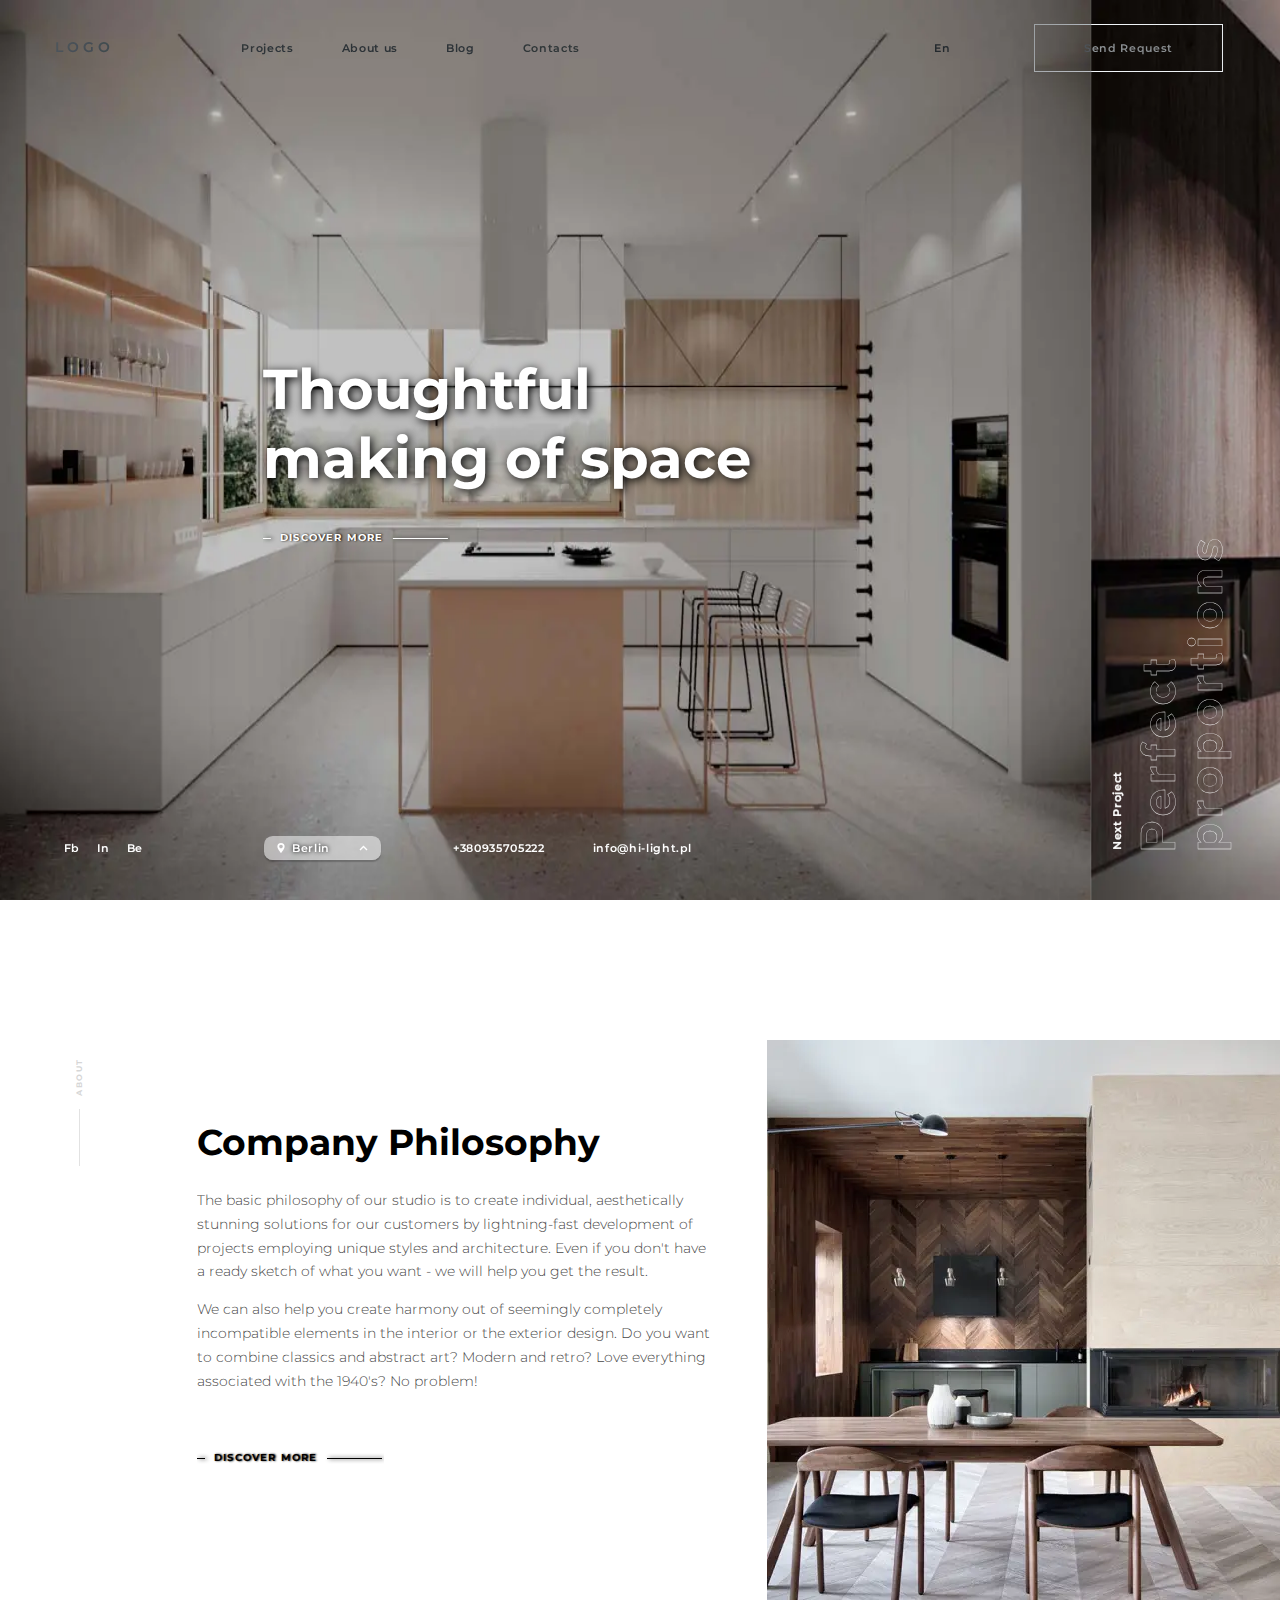
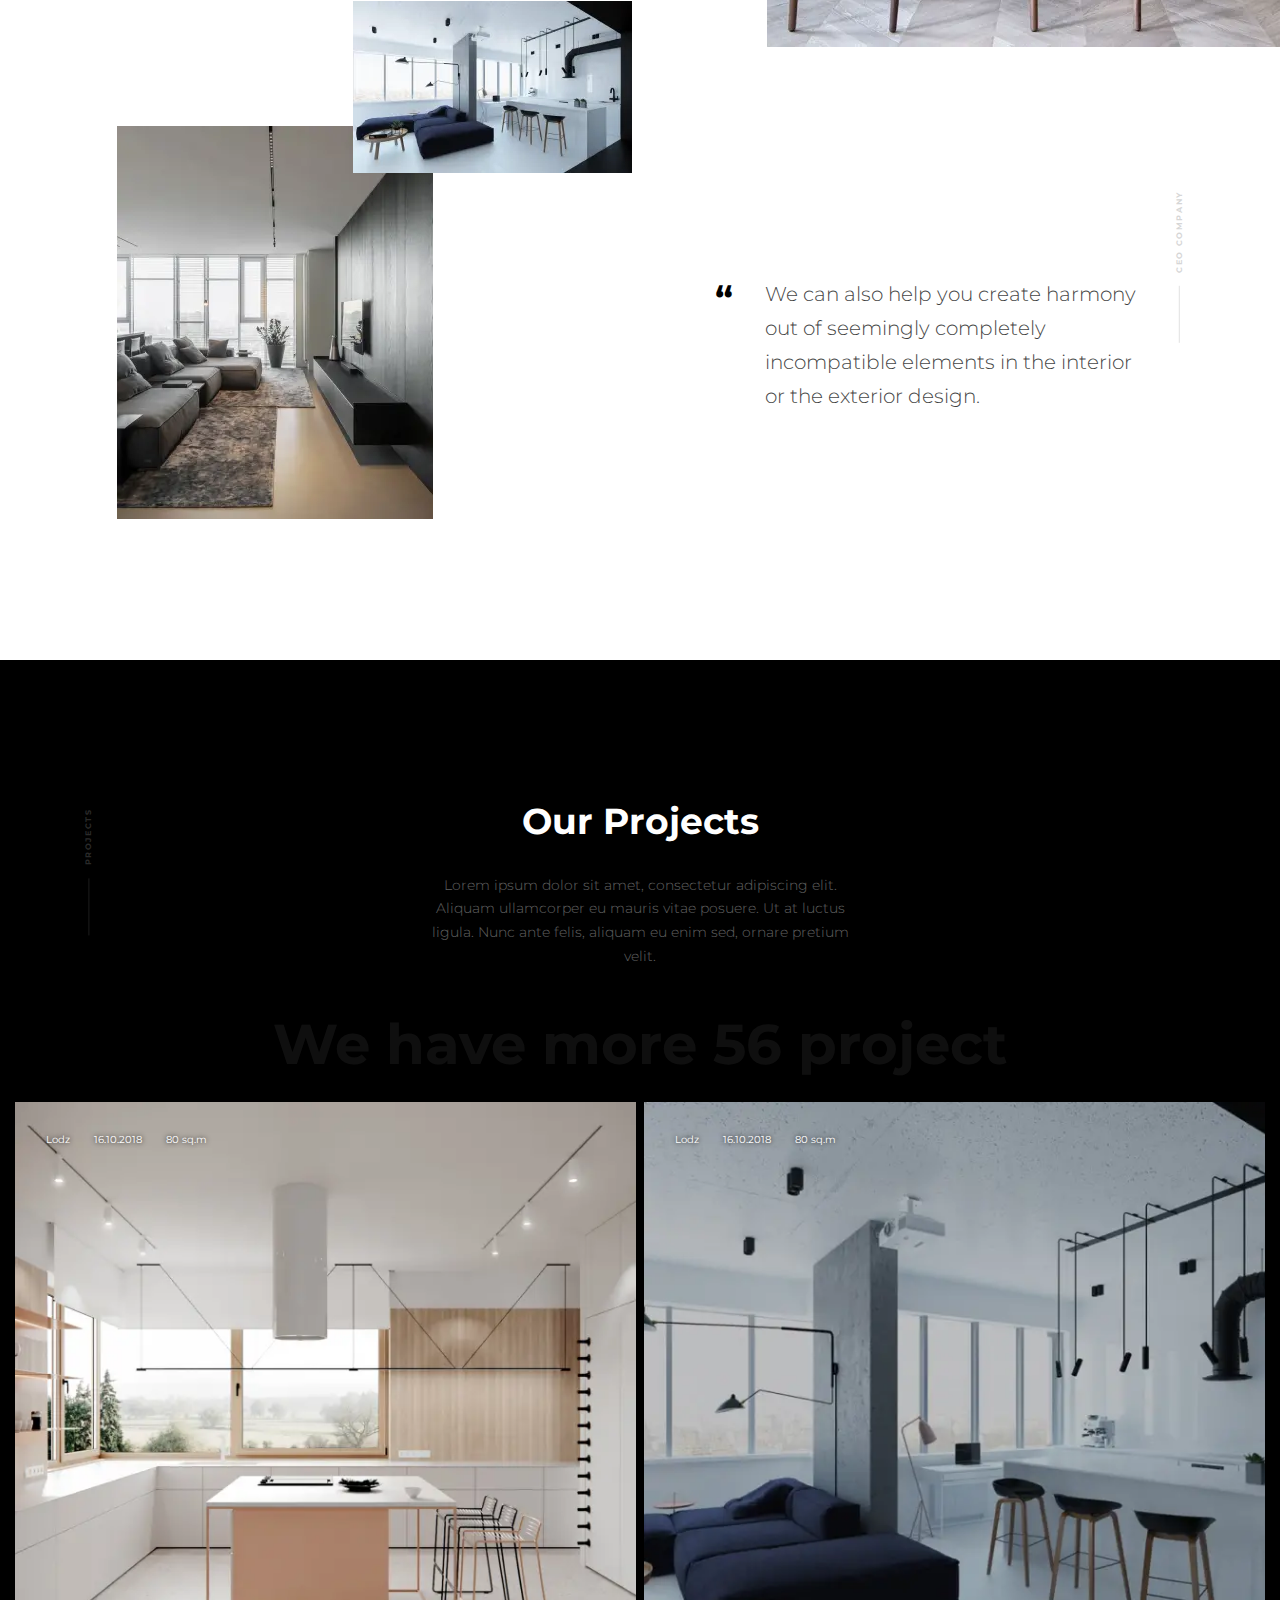
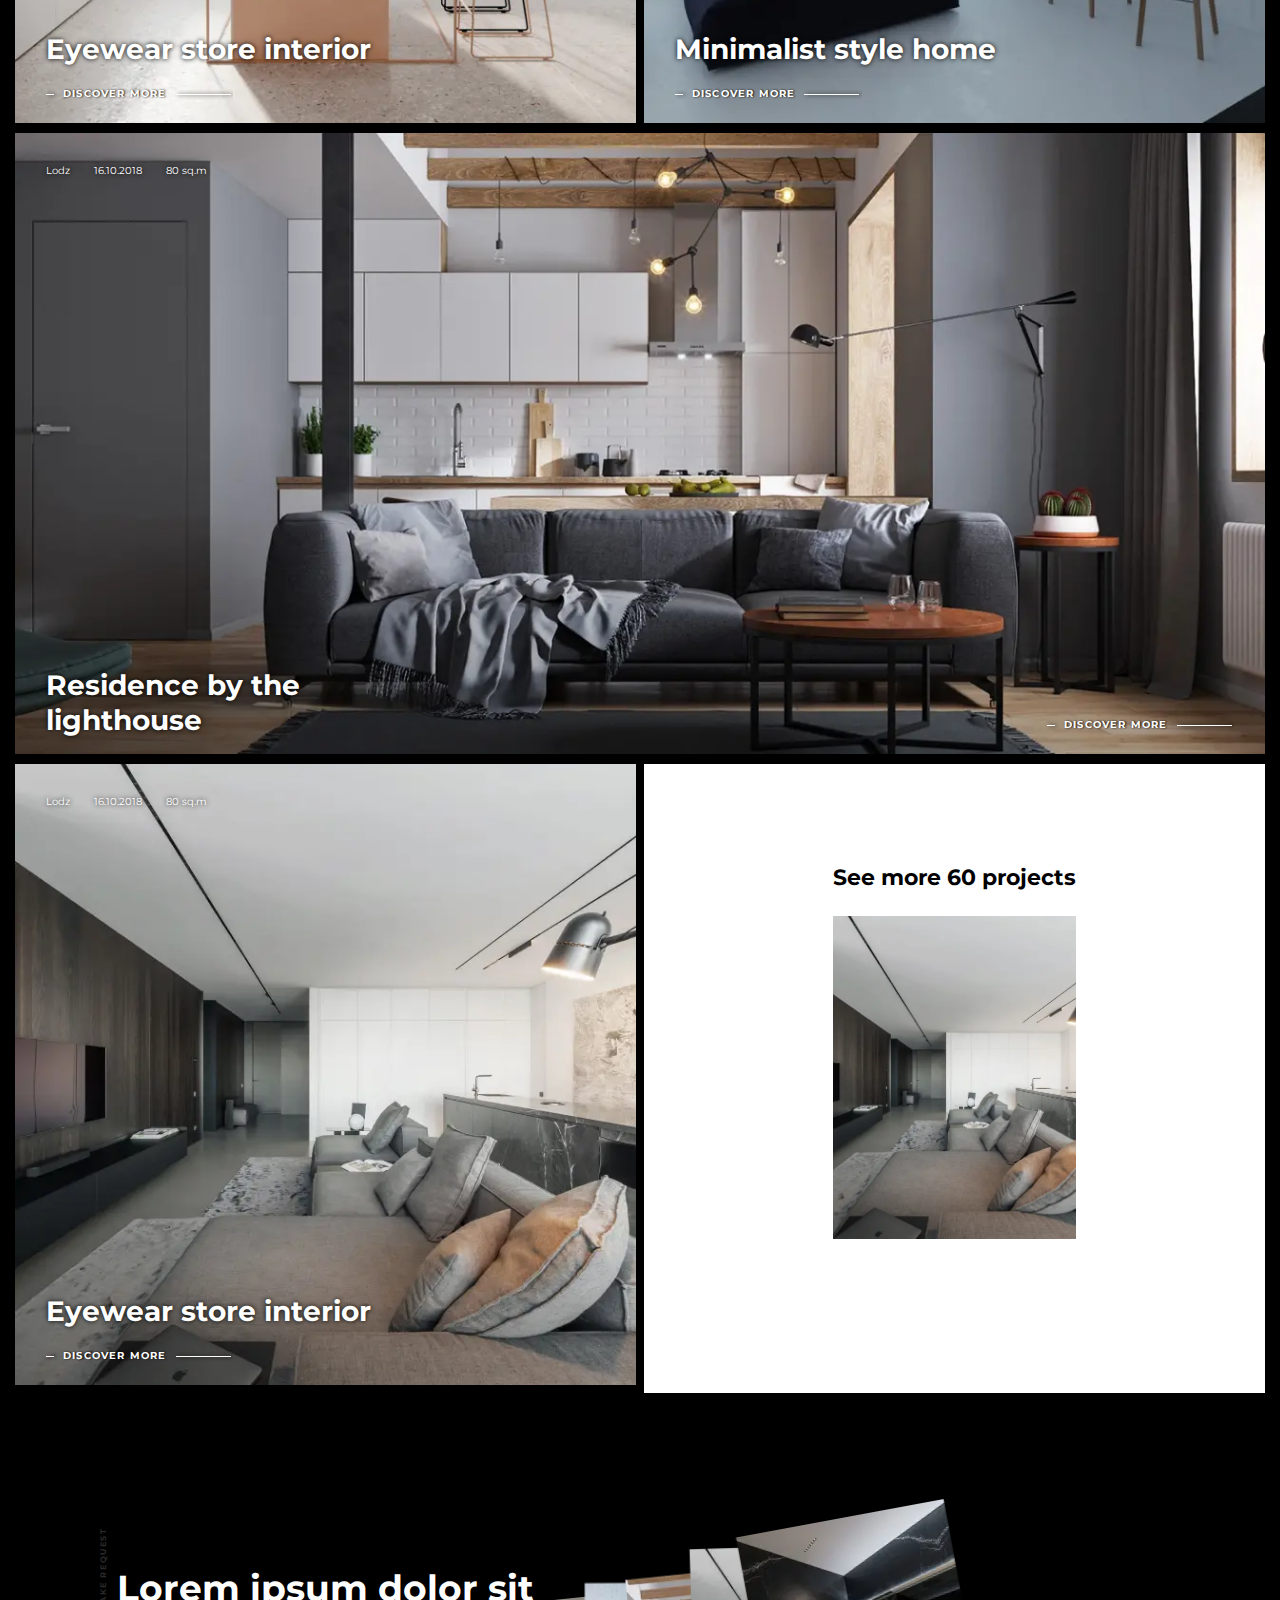
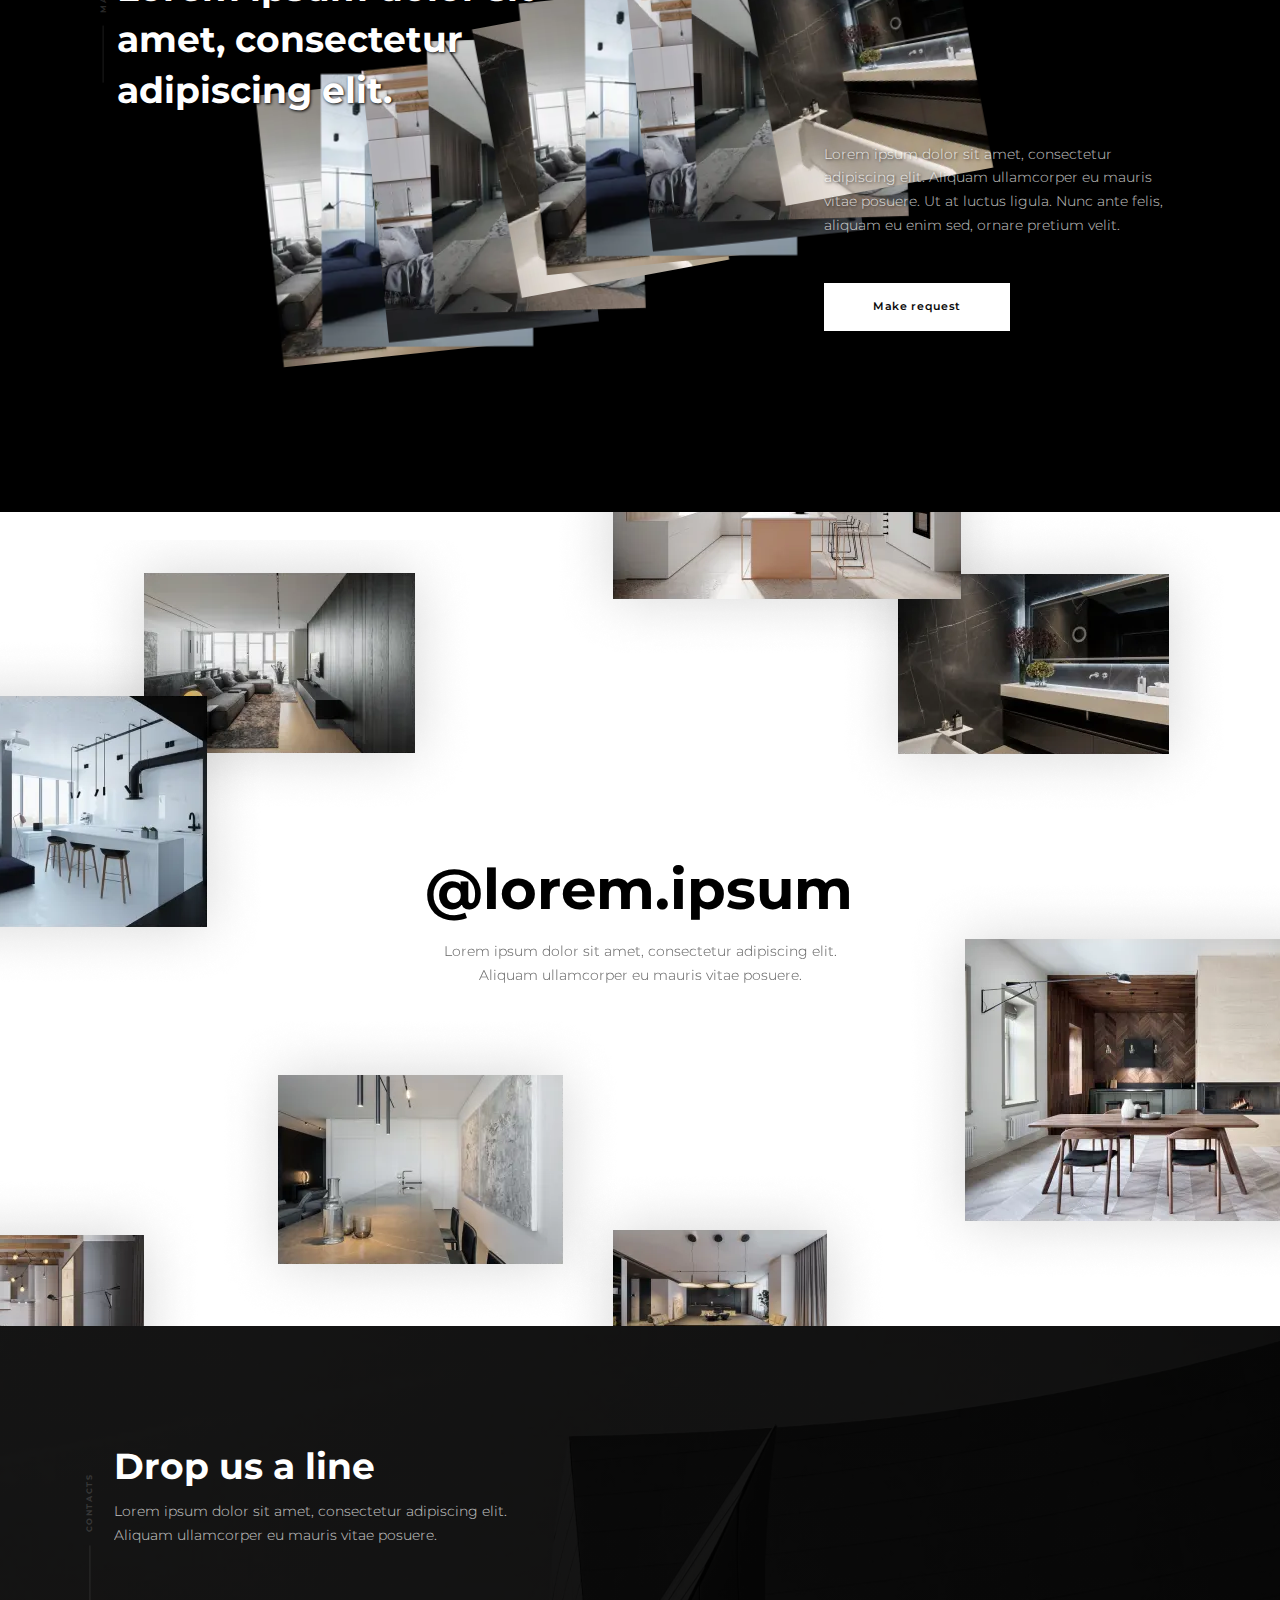
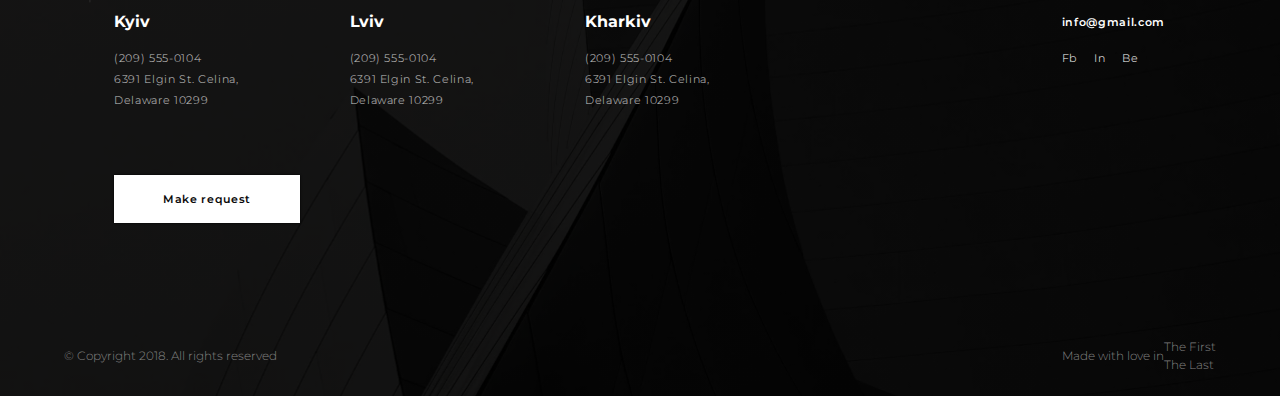
==== index.html @ 8ae67005 "mobile main final" ====
<!DOCTYPE html><html><head>    <meta charset="UTF-8">    <meta name="viewport" content="width = device - width, initial-scale = 1.0">    <meta name="description"        content="We can also help you create harmony out of seemingly completely incompatible elements in the interior or the exterior design. Do you want to combine classics and abstract art? Modern and retro? Love everything associated with the 1940's? No problem!">    <link rel="stylesheet" type="text/css" href="css/style.min.css">    <link rel="stylesheet" type="text/css" href="css/main-page.min.css">    <title>Interior Studio</title></head><body>    <header class="header">    <div class="header__logo">        <span><a href="index.html">LOGO</a></span>    </div>    <button class="header__burger">        <span></span><span>Menu</span>    </button>    <div class="burger-menu">        <ul class="menu-burger">            <li class="menu-burger__item">                <a href="index.html">Home</a>            </li>            <li class="menu-burger__item">                <a href="projects.html">Projects</a>            </li>            <li class="menu-burger__item">                <a href="about.html">About us</a>            </li>            <li class="menu-burger__item">                <a href="news.html">Blog</a>            </li>            <li class="menu-burger__item">                <a href="contacts.html">Contacts</a>            </li>        </ul>        <div class="burger-menu__footer">            <span><span>Fb</span><span>In</span><span>Be</span></span>            <input type="checkbox" id="ct-list">            <label for="ct-list" class="city-list">                <picture><source srcset="img/svg/location.svg" type="image/webp"><img src="img/svg/location.svg" alt="loc"></picture>                <span class="city-list__enter">Berlin</span>                <picture><source srcset="img/svg/vector-bottom.svg" type="image/webp"><img class="city-list__arrow" src="img/svg/vector-bottom.svg" alt="vector"></picture>                <div class="city-list__items">                    <p>                        <input type="radio" name="city" checked="true" id="city-list__item_1" value="Berlin">                        <label for="city-list__item_1">Berlin</label>                    </p>                    <p>                        <input type="radio" name="city" id="city-list__item_2" value="London">                        <label for="city-list__item_2">London</label>                    </p>                    <p>                        <input type="radio" name="city" id="city-list__item_3" value="Kyiv">                        <label for="city-list__item_3">Kyiv</label>                    </p>                    <p>                        <input type="radio" name="city" id="city-list__item_4" value="Paris">                        <label for="city-list__item_4">Paris</label>                    </p>                </div>            </label>            <div class="bg-slider__footer_contacts"><a href="tel:+380983527547">+380935705222</a>                <span><a href="mail:info@hi-light.pl">info@hi-light.pl</a></span>            </div>        </div>    </div>    <div class="header__menu">        <ul class="menu">            <li class="menu__item">                <a href="projects.html" class="menu__link">Projects</a>            </li>            <li class="menu__item">                <a href="about.html" class="menu__link">About us</a>            </li>            <li class="menu__item">                <a href="news.html" class="menu__link">Blog</a>            </li>            <li class="menu__item">                <a href="contacts.html" class="menu__link">Contacts</a>            </li>        </ul>    </div>    <div class="header__end">        <button class="language">En</button>        <button class="button opacity-button">Send Request</button>    </div>    <div class="pop-up wrapper_">        <button class="pop-up__close"></button>        <div class="pop-up__container wrapper_">            <form class="pop-up__data" id="pop-up-form" action="" type="post">                <div class="pop-up__data_info">                    <h4>Calculate the cost of work</h4>                    <div>                        <input id="name" type="text" name="name" placeholder="Name" required="required">                        <input id="last-name" type="text" name="last-name" placeholder="Last name" required="required">                        <input id="phone" type="text" name="phone" placeholder="Phone" required="required">                        <input id="your-city" type="text" name="your-city" placeholder="Your city" required="required">                        <input id="email" type="text" name="email" placeholder="Email" required="required">                        <input type="checkbox" id="pop-up-list">                        <label for="pop-up-list" class="pop-up-list">                            <input class="pop-up-list__enter" id="list" name="list" placeholder="Property type"                                required="required">                            <picture><source srcset="img/svg/vector-bottom.svg" type="image/webp"><img class="pop-up-list__arrow" src="img/svg/vector-bottom.svg" alt="vector"></picture>                            <div class="pop-up-list__items">                                <p>                                    <input type="radio" name="property" id="pop-up__item_1" value="House">                                    <label for="pop-up__item_1">House</label>                                </p>                                <p>                                    <input type="radio" name="property" id="pop-up__item_2" value="Apartments">                                    <label for="pop-up__item_2">Apartments</label>                                </p>                                <p>                                    <input type="radio" name="property" id="pop-up__item_3" value="Commerce">                                    <label for="pop-up__item_3">Commerce</label>                                </p>                                <p>                                    <input type="radio" name="property" id="pop-up__item_4" value="Architecture">                                    <label for="pop-up__item_4">Architecture</label>                                </p>                            </div>                        </label>                        <input id="comment" type="text" name="comment" placeholder="Your comment">                    </div>                </div>                <div class="pop-up__data_send">                    <label for="range">Area (m2)</label>                    <div id="range">                        <span><label for="aera1">to 50</label><input type="radio" name="area"                                id="aera1"><span></span></span>                        <span><label for="aera1">50-150</label><input type="radio" name="area" id="aera2"                                checked="true"><span></span></span>                        <span><label for="aera1">150-250</label><input type="radio" name="area"                                id="aera3"><span></span></span>                        <span><label for="aera1">250-400</label><input type="radio" name="area"                                id="aera4"><span></span></span>                        <span><label for="aera1">400-600</label><input type="radio" name="area"                                id="aera5"><span></span></span>                        <span><label for="aera1">600-800</label><input type="radio" name="area"                                id="aera6"><span></span></span>                        <span><label for="aera1">800-1000</label><input type="radio" name="area"                                id="aera7"><span></span></span>                        <span><label for="aera1">1000+</label><input type="radio" name="area"                                id="aera8"><span></span></span>                    </div>                    <span><input id="file" type="file" name="file">                        <div>                            <p>Attach your file</p>                            <span>File size not more than 10 MB</span>                        </div>                    </span>                    <button class="button button-dark" type="submit" name="submit" id="pop-up__button">Send                        Request</button>                </div>            </form>        </div>    </div></header>    <main class="main">        <section class="bg-slider paralax-1">            <div class="bg-slider__wrapper swiper">                <div class="swiper-wrapper">                    <div class="swiper-slide">                        <picture><source srcset="img/main-slider-1.webp" type="image/webp"><img src="img/main-slider-1.jpg" alt="first-slide"></picture>                        <div class="bg-slider__title">                            <h1>Thoughtful<br> making of space</h1>                            <a href="#" class="discover-button">                                <hr>                                <span>DISCOVER MORE</span>                                <hr>                            </a>                        </div>                    </div>                    <div class="swiper-slide">                        <picture><source srcset="img/main-slider-2.webp" type="image/webp"><img src="img/main-slider-2.jpg" alt="second-slide"></picture>                        <div class="bg-slider__title">                            <h1>Perfect<br> proportions</h1>                            <a href="#" class="discover-button">                                <hr>                                <span>DISCOVER MORE</span>                                <hr>                            </a>                        </div>                    </div>                </div>            </div>            <div class="bg-slider__next">                <span>Next Project</span>                <h1>Perfect<br> proportions</h1>            </div>            <div class="bg-slider__footer">                <span><span>Fb</span><span>In</span><span>Be</span></span>                <input type="checkbox" id="ct-list">                <label for="ct-list" class="city-list">                    <picture><source srcset="img/svg/location.svg" type="image/webp"><img src="img/svg/location.svg" alt="loc"></picture>                    <span class="city-list__enter">Berlin</span>                    <picture><source srcset="img/svg/vector-bottom.svg" type="image/webp"><img class="city-list__arrow" src="img/svg/vector-bottom.svg" alt="vector"></picture>                    <div class="city-list__items">                        <p>                            <input type="radio" name="city" checked="true" id="city-list__item_1" value="Berlin">                            <label for="city-list__item_1">Berlin</label>                        </p>                        <p>                            <input type="radio" name="city" id="city-list__item_2" value="London">                            <label for="city-list__item_2">London</label>                        </p>                        <p>                            <input type="radio" name="city" id="city-list__item_3" value="Kyiv">                            <label for="city-list__item_3">Kyiv</label>                        </p>                        <p>                            <input type="radio" name="city" id="city-list__item_4" value="Paris">                            <label for="city-list__item_4">Paris</label>                        </p>                    </div>                </label>                <div class="bg-slider__footer_contacts"><a href="tel:+380983527547">+380935705222</a>                    <span><a href="mail:info@hi-light.pl">info@hi-light.pl</a></span>                </div>            </div>        </section>        <section class="wrapper-no-limits">            <div class="about container-not-left">                <span class="part-title part-title_left">About</span>                <div class="about__text">                    <h2>Company Philosophy</h2>                    <div>                        <p>The basic philosophy of our studio is to create individual, aesthetically stunning solutions                            for                            our customers by<br class="no-desktop"> lightning-fast development of projects                            employing                            unique styles and                            architecture. Even if you don't have a ready sketch of what you want - we will help you get                            the                            result.</p>                        <p>We can also help you create harmony out of seemingly completely incompatible elements in the                            interior or the exterior design. Do you want to combine classics and abstract art? Modern                            and                            retro? Love everything associated with the 1940's? No problem! </p>                    </div>                    <a href="#" class="discover-button">                        <hr>                        <span>DISCOVER MORE</span>                        <hr>                    </a>                </div>                <picture>                    <source media="(max-width: 1100px)" srcset="img/company-philosophy-1-md.webp" type="image/webp">                    <source media="(min-width: 1100.1px)" srcset="img/company-philosophy-1.webp" type="image/webp">                    <img class="about__img" id="about__img"                        srcset="img/company-philosophy-1-md.jpg 800w, img/company-philosophy-1.jpg 1100w" alt="kitchen">                </picture>            </div>        </section>        <section class="wrapper_ light-background">            <div class="ceo container-md">                <span class="part-title part-title_right">Ceo company</span>                <div class="ceo__image">                    <div>                        <picture>                            <source media="(max-width: 1100px)" srcset="img/company-philosophy-2-md.webp"                                type="image/webp">                            <source media="(min-width: 1100.1px)" srcset="img/company-philosophy-2.webp"                                type="image/webp">                            <img class="ceo__img"                                srcset="img/company-philosophy-2-md.jpg 800w, img/company-philosophy-2.jpg 1100w"                                alt="kitchen">                        </picture>                    </div>                    <div class="ceo__image_move">                        <picture><source srcset="img/company-philosophy-3.webp" type="image/webp"><img src="img/company-philosophy-3.jpg" alt="kitchen"></picture>                    </div>                </div>                <div class="ceo__text">                    <h2>“</h2>                    <p>We can also help you create harmony out of seemingly completely incompatible elements in the                        interior or the exterior design. </p>                </div>            </div>        </section>        <section class="wrapper_ dark-background" style="background: #000; color: #fff;">            <span class="part-title part-title_left">Projects</span>            <div class="gallery container_">                <h1 class="gallery__move-text">We have more 56 project</h1>                <div class="gallery__head">                    <h2>Our Projects</h2>                    <p>Lorem ipsum dolor sit amet, consectetur adipiscing elit. Aliquam ullamcorper eu mauris vitae                        posuere. Ut at luctus ligula. Nunc ante felis, aliquam eu enim sed, ornare pretium velit.                    </p>                </div>                <div class="c-gallery">                    <div class="c-gallery__two-item">                        <div>                            <picture><source srcset="img/main/project1.webp" type="image/webp"><img src="img/main/project1.jpg" alt="design 1"></picture>                            <div class="gallery__item">                                <span><span>Lodz</span><span>16.10.2018</span><span>80 sq.m</span></span>                                <div>                                    <h3>Eyewear store interior</h3>                                    <a href="one-project.html" class="discover-button">                                        <hr>                                        <span>DISCOVER MORE</span>                                        <hr>                                    </a>                                </div>                            </div>                        </div>                        <div>                            <picture>                                <source media="(max-width: 800px)" srcset="img/main/project2-new-small.webp"                                    type="image/webp">                                <source media="(min-width: 800.1px)" srcset="img/main/project2.webp" type="image/webp">                                <img class="ceo__img"                                    srcset="img/main/project2.jpg, img/main/project2-new-small.jpg 800w" alt="kitchen">                            </picture>                            <div class="gallery__item">                                <span><span>Lodz</span><span>16.10.2018</span><span>80 sq.m</span></span>                                <div>                                    <h3>Minimalist style home</h3>                                    <a href="one-project.html" class="discover-button">                                        <hr>                                        <span>DISCOVER MORE</span>                                        <hr>                                    </a>                                </div>                            </div>                        </div>                    </div>                    <div class="c-gallery__one-item mobile-gallery-item">                        <picture><source srcset="img/main/project2.webp" type="image/webp"><img class="ceo__img" src="img/main/project2.jpg" alt="kitchen"></picture>                        <div class="gallery__item">                            <span><span>Lodz</span><span>16.10.2018</span><span>80 sq.m</span></span>                            <div>                                <h3>Residence by the<br> lighthouse</h3>                                <a href="one-project.html" class="discover-button">                                    <hr>                                    <span>DISCOVER MORE</span>                                    <hr>                                </a>                            </div>                        </div>                    </div>                    <div class="c-gallery__one-item">                        <picture>                            <source media="(max-width: 800px)" srcset="img/main/project4.webp" type="image/webp">                            <source media="(min-width: 800.1px)" srcset="img/main/project3.webp" type="image/webp">                            <img class="ceo__img" srcset="img/main/project4.jpg, img/main/project3.jpg 800w"                                alt="kitchen">                        </picture>                        <div class="gallery__item">                            <span><span>Lodz</span><span>16.10.2018</span><span>80 sq.m</span></span>                            <div>                                <h3>Residence by the<br> lighthouse</h3>                                <a href="one-project.html" class="discover-button">                                    <hr>                                    <span>DISCOVER MORE</span>                                    <hr>                                </a>                            </div>                        </div>                    </div>                    <div class="c-gallery__two-item">                        <div>                            <picture>                                <source media="(max-width: 800px)" srcset="img/main/project4-small.webp"                                    type="image/webp">                                <source media="(min-width: 800.1px)" srcset="img/main/project4.webp" type="image/webp">                                <img class="ceo__img" srcset="img/main/project4-small.jpg, img/main/project4.jpg 800w"                                    alt="kitchen">                            </picture>                            <div class="gallery__item">                                <span><span>Lodz</span><span>16.10.2018</span><span>80 sq.m</span></span>                                <div>                                    <h3>Eyewear store interior</h3>                                    <a href="one-project.html" class="discover-button">                                        <hr>                                        <span>DISCOVER MORE</span>                                        <hr>                                    </a>                                </div>                            </div>                        </div>                        <div class="gallery__link">                            <a href="projects.html">                                <h4>See more 60 projects</h4>                                <picture><source srcset="img/main/project4.webp" type="image/webp"><img src="img/main/project4.jpg" alt="all projects"></picture>                            </a>                        </div>                    </div>                </div>            </div>        </section>        <section class="wrapper_" style="background: #000; color: #fff; margin-top: -2px; ">            <span class="part-title part-title_left">Make request</span>            <div class="request container-md">                <div class="c-request">    <div class="c-request__info">        <div class="c-request__info_title">            <h2>Lorem ipsum dolor sit amet, consectetur adipiscing elit.</h2>        </div>        <div>            <p>Lorem ipsum dolor sit amet, consectetur adipiscing elit. Aliquam ullamcorper eu mauris vitae posuere. Ut                at                luctus ligula. Nunc ante felis, aliquam eu enim sed, ornare pretium velit.</p>            <button class="button button-light">Make request</button>        </div>    </div>    <div class="c-request__img">        <picture><source srcset="../img/request/1.webp" type="image/webp"><img src="../img/request/1.png" alt="request picture 1"></picture>        <picture><source srcset="../img/request/2.webp" type="image/webp"><img src="../img/request/2.png" alt="request picture 2"></picture>        <picture><source srcset="../img/request/3.webp" type="image/webp"><img src="../img/request/3.png" alt="request picture 3"></picture>        <picture><source srcset="../img/request/4.webp" type="image/webp"><img src="../img/request/4.png" alt="request picture 4"></picture>        <picture><source srcset="../img/request/5.webp" type="image/webp"><img src="../img/request/5.png" alt="request picture 5"></picture>        <picture><source srcset="../img/request/6.webp" type="image/webp"><img src="../img/request/6.png" alt="request picture 6"></picture>        <picture><source srcset="../img/request/7.webp" type="image/webp"><img src="../img/request/7.png" alt="request picture 7"></picture>        <picture><source srcset="../img/request/8.webp" type="image/webp"><img src="../img/request/8.png" alt="request picture 8"></picture>        <picture><source srcset="../img/request/9.webp" type="image/webp"><img src="../img/request/9.png" alt="request picture 9"></picture>        <picture><source srcset="../img/request/10.webp" type="image/webp"><img src="../img/request/10.png" alt="request picture 10"></picture>    </div></div>            </div>        </section>        <section>            <div class="lorem">                <div class="c-lorem">    <div class="c-lorem__text">        <h1>@lorem.ipsum</h1>        <p>Lorem ipsum dolor sit amet, consectetur adipiscing elit.<br> Aliquam ullamcorper eu mauris vitae posuere.        </p>        <a href="#" class="icon-in-color"></a>    </div>    <div class="c-lorem__img">        <picture><source srcset="../img/lorem/1.webp" type="image/webp"><img src="../img/lorem/1.png" alt="design image 1"></picture>        <picture><source srcset="../img/lorem/2.webp" type="image/webp"><img src="../img/lorem/2.png" alt="design image 2"></picture>        <picture><source srcset="../img/lorem/7.webp" type="image/webp"><img src="../img/lorem/7.png" alt="design image 3"></picture>        <picture><source srcset="../img/lorem/8.webp" type="image/webp"><img src="../img/lorem/8.png" alt="design image 4"></picture>        <picture><source srcset="../img/lorem/3.webp" type="image/webp"><img src="../img/lorem/3.png" alt="design image 5"></picture>        <picture><source srcset="../img/lorem/4.webp" type="image/webp"><img src="../img/lorem/4.png" alt="design image 6"></picture>        <picture><source srcset="../img/lorem/5.webp" type="image/webp"><img src="../img/lorem/5.png" alt="design image 7"></picture>        <picture><source srcset="../img/lorem/6.webp" type="image/webp"><img src="../img/lorem/6.png" alt="design image 8"></picture>    </div></div>            </div>        </section>        <section class="contacts" style="color: #fff;">            <span class="part-title part-title_left">Contacts</span>            <div class="wrapper_">    <div class='c-contacts container-md'>        <div class='c-contacts__left contact-data'>            <div>                <h2 id="header-contacts">Drop us a line</h2>                <p>Lorem ipsum dolor sit amet, consectetur adipiscing elit.<br> Aliquam ullamcorper eu mauris vitae                    posuere.                </p>            </div>            <div class="contact-data__city">                <div>                    <h5>Kyiv</h5>                    <p>(209) 555-0104<br>                        6391 Elgin St. Celina,<br>                        Delaware 10299</p>                </div>                <div>                    <h5>Lviv</h5>                    <p>(209) 555-0104<br>                        6391 Elgin St. Celina,<br>                        Delaware 10299</p>                </div>                <div>                    <h5>Kharkiv</h5>                    <p>(209) 555-0104<br>                        6391 Elgin St. Celina,<br>                        Delaware 10299</p>                </div>            </div>            <div class="c-contacts__right-mobile">                <a href="mail:info@gmail.com">info@gmail.com</a>                <span><span>Fb</span><span>In</span><span>Be</span></span>            </div>            <button class="button button-light">Make request</button>        </div>        <div class="c-contacts__right">            <a href="mail:info@gmail.com">info@gmail.com</a>            <span><span>Fb</span><span>In</span><span>Be</span></span>        </div>    </div></div>        </section>    </main>    <div style="color: #828282;">        <footer class="footer">    <span class="footer__left">© Copyright 2018. All rights reserved</span>    <div class="footer__right">        <span>Made with love in</span>        <div>            <span>The First</span><br>            <span>The Last</span>        </div>    </div>    <script defer src="script/script.js"></script>    <script src="https://cdn.jsdelivr.net/npm/swiper@8/swiper-bundle.min.js"></script>    <script src="https://code.jquery.com/jquery-3.6.3.min.js"></script></footer>    </div></body></html>
---- css/style.min.css ----
@font-face{font-family:swiper-icons;src:url('data:application/font-woff;charset=utf-8;base64, [base64]//wADZ2x5ZgAAAywAAADMAAAD2MHtryVoZWFkAAABbAAAADAAAAA2E2+eoWhoZWEAAAGcAAAAHwAAACQC9gDzaG10eAAAAigAAAAZAAAArgJkABFsb2NhAAAC0AAAAFoAAABaFQAUGG1heHAAAAG8AAAAHwAAACAAcABAbmFtZQAAA/gAAAE5AAACXvFdBwlwb3N0AAAFNAAAAGIAAACE5s74hXjaY2BkYGAAYpf5Hu/j+W2+MnAzMYDAzaX6QjD6/4//Bxj5GA8AuRwMYGkAPywL13jaY2BkYGA88P8Agx4j+/8fQDYfA1AEBWgDAIB2BOoAeNpjYGRgYNBh4GdgYgABEMnIABJzYNADCQAACWgAsQB42mNgYfzCOIGBlYGB0YcxjYGBwR1Kf2WQZGhhYGBiYGVmgAFGBiQQkOaawtDAoMBQxXjg/wEGPcYDDA4wNUA2CCgwsAAAO4EL6gAAeNpj2M0gyAACqxgGNWBkZ2D4/wMA+xkDdgAAAHjaY2BgYGaAYBkGRgYQiAHyGMF8FgYHIM3DwMHABGQrMOgyWDLEM1T9/w8UBfEMgLzE////P/5//f/V/xv+r4eaAAeMbAxwIUYmIMHEgKYAYjUcsDAwsLKxc3BycfPw8jEQA/[base64]/uznmfPFBNODM2K7MTQ45YEAZqGP81AmGGcF3iPqOop0r1SPTaTbVkfUe4HXj97wYE+yNwWYxwWu4v1ugWHgo3S1XdZEVqWM7ET0cfnLGxWfkgR42o2PvWrDMBSFj/IHLaF0zKjRgdiVMwScNRAoWUoH78Y2icB/yIY09An6AH2Bdu/UB+yxopYshQiEvnvu0dURgDt8QeC8PDw7Fpji3fEA4z/PEJ6YOB5hKh4dj3EvXhxPqH/SKUY3rJ7srZ4FZnh1PMAtPhwP6fl2PMJMPDgeQ4rY8YT6Gzao0eAEA409DuggmTnFnOcSCiEiLMgxCiTI6Cq5DZUd3Qmp10vO0LaLTd2cjN4fOumlc7lUYbSQcZFkutRG7g6JKZKy0RmdLY680CDnEJ+UMkpFFe1RN7nxdVpXrC4aTtnaurOnYercZg2YVmLN/d/gczfEimrE/fs/bOuq29Zmn8tloORaXgZgGa78yO9/cnXm2BpaGvq25Dv9S4E9+5SIc9PqupJKhYFSSl47+Qcr1mYNAAAAeNptw0cKwkAAAMDZJA8Q7OUJvkLsPfZ6zFVERPy8qHh2YER+3i/BP83vIBLLySsoKimrqKqpa2hp6+jq6RsYGhmbmJqZSy0sraxtbO3sHRydnEMU4uR6yx7JJXveP7WrDycAAAAAAAH//wACeNpjYGRgYOABYhkgZgJCZgZNBkYGLQZtIJsFLMYAAAw3ALgAeNolizEKgDAQBCchRbC2sFER0YD6qVQiBCv/H9ezGI6Z5XBAw8CBK/m5iQQVauVbXLnOrMZv2oLdKFa8Pjuru2hJzGabmOSLzNMzvutpB3N42mNgZGBg4GKQYzBhYMxJLMlj4GBgAYow/P/PAJJhLM6sSoWKfWCAAwDAjgbRAAB42mNgYGBkAIIbCZo5IPrmUn0hGA0AO8EFTQAA');font-weight:400;font-style:normal}:root{--swiper-theme-color:#007aff}.swiper{margin-left:auto;margin-right:auto;position:relative;overflow:hidden;list-style:none;padding:0;z-index:1}.swiper-vertical>.swiper-wrapper{flex-direction:column}.swiper-wrapper{position:relative;width:100%;height:100%;z-index:1;display:flex;transition-property:transform;box-sizing:content-box}.swiper-android .swiper-slide,.swiper-wrapper{transform:translate3d(0,0,0)}.swiper-pointer-events{touch-action:pan-y}.swiper-pointer-events.swiper-vertical{touch-action:pan-x}.swiper-slide{flex-shrink:0;width:100%;height:100%;position:relative;transition-property:transform}.swiper-slide-invisible-blank{visibility:hidden}.swiper-autoheight,.swiper-autoheight .swiper-slide{height:auto}.swiper-autoheight .swiper-wrapper{align-items:flex-start;transition-property:transform,height}.swiper-backface-hidden .swiper-slide{transform:translateZ(0);-webkit-backface-visibility:hidden;backface-visibility:hidden}.swiper-3d,.swiper-3d.swiper-css-mode .swiper-wrapper{perspective:1200px}.swiper-3d .swiper-cube-shadow,.swiper-3d .swiper-slide,.swiper-3d .swiper-slide-shadow,.swiper-3d .swiper-slide-shadow-bottom,.swiper-3d .swiper-slide-shadow-left,.swiper-3d .swiper-slide-shadow-right,.swiper-3d .swiper-slide-shadow-top,.swiper-3d .swiper-wrapper{transform-style:preserve-3d}.swiper-3d .swiper-slide-shadow,.swiper-3d .swiper-slide-shadow-bottom,.swiper-3d .swiper-slide-shadow-left,.swiper-3d .swiper-slide-shadow-right,.swiper-3d .swiper-slide-shadow-top{position:absolute;left:0;top:0;width:100%;height:100%;pointer-events:none;z-index:10}.swiper-3d .swiper-slide-shadow{background:rgba(0,0,0,.15)}.swiper-3d .swiper-slide-shadow-left{background-image:linear-gradient(to left,rgba(0,0,0,.5),rgba(0,0,0,0))}.swiper-3d .swiper-slide-shadow-right{background-image:linear-gradient(to right,rgba(0,0,0,.5),rgba(0,0,0,0))}.swiper-3d .swiper-slide-shadow-top{background-image:linear-gradient(to top,rgba(0,0,0,.5),rgba(0,0,0,0))}.swiper-3d .swiper-slide-shadow-bottom{background-image:linear-gradient(to bottom,rgba(0,0,0,.5),rgba(0,0,0,0))}.swiper-css-mode>.swiper-wrapper{overflow:auto;scrollbar-width:none;-ms-overflow-style:none}.swiper-css-mode>.swiper-wrapper::-webkit-scrollbar{display:none}.swiper-css-mode>.swiper-wrapper>.swiper-slide{scroll-snap-align:start start}.swiper-horizontal.swiper-css-mode>.swiper-wrapper{scroll-snap-type:x mandatory}.swiper-vertical.swiper-css-mode>.swiper-wrapper{scroll-snap-type:y mandatory}.swiper-centered>.swiper-wrapper::before{content:'';flex-shrink:0;order:9999}.swiper-centered.swiper-horizontal>.swiper-wrapper>.swiper-slide:first-child{margin-inline-start:var(--swiper-centered-offset-before)}.swiper-centered.swiper-horizontal>.swiper-wrapper::before{height:100%;min-height:1px;width:var(--swiper-centered-offset-after)}.swiper-centered.swiper-vertical>.swiper-wrapper>.swiper-slide:first-child{margin-block-start:var(--swiper-centered-offset-before)}.swiper-centered.swiper-vertical>.swiper-wrapper::before{width:100%;min-width:1px;height:var(--swiper-centered-offset-after)}.swiper-centered>.swiper-wrapper>.swiper-slide{scroll-snap-align:center center}.swiper-virtual .swiper-slide{-webkit-backface-visibility:hidden;transform:translateZ(0)}.swiper-virtual.swiper-css-mode .swiper-wrapper::after{content:'';position:absolute;left:0;top:0;pointer-events:none}.swiper-virtual.swiper-css-mode.swiper-horizontal .swiper-wrapper::after{height:1px;width:var(--swiper-virtual-size)}.swiper-virtual.swiper-css-mode.swiper-vertical .swiper-wrapper::after{width:1px;height:var(--swiper-virtual-size)}:root{--swiper-navigation-size:44px}.swiper-button-next,.swiper-button-prev{position:absolute;top:50%;width:calc(var(--swiper-navigation-size)/ 44 * 27);height:var(--swiper-navigation-size);margin-top:calc(0px - (var(--swiper-navigation-size)/ 2));z-index:10;cursor:pointer;display:flex;align-items:center;justify-content:center;color:var(--swiper-navigation-color,var(--swiper-theme-color))}.swiper-button-next.swiper-button-disabled,.swiper-button-prev.swiper-button-disabled{opacity:.35;cursor:auto;pointer-events:none}.swiper-button-next.swiper-button-hidden,.swiper-button-prev.swiper-button-hidden{opacity:0;cursor:auto;pointer-events:none}.swiper-navigation-disabled .swiper-button-next,.swiper-navigation-disabled .swiper-button-prev{display:none!important}.swiper-button-next:after,.swiper-button-prev:after{font-family:swiper-icons;font-size:var(--swiper-navigation-size);text-transform:none!important;letter-spacing:0;font-variant:initial;line-height:1}.swiper-button-prev,.swiper-rtl .swiper-button-next{left:10px;right:auto}.swiper-button-prev:after,.swiper-rtl .swiper-button-next:after{content:'prev'}.swiper-button-next,.swiper-rtl .swiper-button-prev{right:10px;left:auto}.swiper-button-next:after,.swiper-rtl .swiper-button-prev:after{content:'next'}.swiper-button-lock{display:none}.swiper-pagination{position:absolute;text-align:center;transition:.3s opacity;transform:translate3d(0,0,0);z-index:10}.swiper-pagination.swiper-pagination-hidden{opacity:0}.swiper-pagination-disabled>.swiper-pagination,.swiper-pagination.swiper-pagination-disabled{display:none!important}.swiper-horizontal>.swiper-pagination-bullets,.swiper-pagination-bullets.swiper-pagination-horizontal,.swiper-pagination-custom,.swiper-pagination-fraction{bottom:10px;left:0;width:100%}.swiper-pagination-bullets-dynamic{overflow:hidden;font-size:0}.swiper-pagination-bullets-dynamic .swiper-pagination-bullet{transform:scale(.33);position:relative}.swiper-pagination-bullets-dynamic .swiper-pagination-bullet-active{transform:scale(1)}.swiper-pagination-bullets-dynamic .swiper-pagination-bullet-active-main{transform:scale(1)}.swiper-pagination-bullets-dynamic .swiper-pagination-bullet-active-prev{transform:scale(.66)}.swiper-pagination-bullets-dynamic .swiper-pagination-bullet-active-prev-prev{transform:scale(.33)}.swiper-pagination-bullets-dynamic .swiper-pagination-bullet-active-next{transform:scale(.66)}.swiper-pagination-bullets-dynamic .swiper-pagination-bullet-active-next-next{transform:scale(.33)}.swiper-pagination-bullet{width:var(--swiper-pagination-bullet-width,var(--swiper-pagination-bullet-size,8px));height:var(--swiper-pagination-bullet-height,var(--swiper-pagination-bullet-size,8px));display:inline-block;border-radius:50%;background:var(--swiper-pagination-bullet-inactive-color,#000);opacity:var(--swiper-pagination-bullet-inactive-opacity,.2)}button.swiper-pagination-bullet{border:none;margin:0;padding:0;box-shadow:none;-webkit-appearance:none;appearance:none}.swiper-pagination-clickable .swiper-pagination-bullet{cursor:pointer}.swiper-pagination-bullet:only-child{display:none!important}.swiper-pagination-bullet-active{opacity:var(--swiper-pagination-bullet-opacity,1);background:var(--swiper-pagination-color,var(--swiper-theme-color))}.swiper-pagination-vertical.swiper-pagination-bullets,.swiper-vertical>.swiper-pagination-bullets{right:10px;top:50%;transform:translate3d(0,-50%,0)}.swiper-pagination-vertical.swiper-pagination-bullets .swiper-pagination-bullet,.swiper-vertical>.swiper-pagination-bullets .swiper-pagination-bullet{margin:var(--swiper-pagination-bullet-vertical-gap,6px) 0;display:block}.swiper-pagination-vertical.swiper-pagination-bullets.swiper-pagination-bullets-dynamic,.swiper-vertical>.swiper-pagination-bullets.swiper-pagination-bullets-dynamic{top:50%;transform:translateY(-50%);width:8px}.swiper-pagination-vertical.swiper-pagination-bullets.swiper-pagination-bullets-dynamic .swiper-pagination-bullet,.swiper-vertical>.swiper-pagination-bullets.swiper-pagination-bullets-dynamic .swiper-pagination-bullet{display:inline-block;transition:.2s transform,.2s top}.swiper-horizontal>.swiper-pagination-bullets .swiper-pagination-bullet,.swiper-pagination-horizontal.swiper-pagination-bullets .swiper-pagination-bullet{margin:0 var(--swiper-pagination-bullet-horizontal-gap,4px)}.swiper-horizontal>.swiper-pagination-bullets.swiper-pagination-bullets-dynamic,.swiper-pagination-horizontal.swiper-pagination-bullets.swiper-pagination-bullets-dynamic{left:50%;transform:translateX(-50%);white-space:nowrap}.swiper-horizontal>.swiper-pagination-bullets.swiper-pagination-bullets-dynamic .swiper-pagination-bullet,.swiper-pagination-horizontal.swiper-pagination-bullets.swiper-pagination-bullets-dynamic .swiper-pagination-bullet{transition:.2s transform,.2s left}.swiper-horizontal.swiper-rtl>.swiper-pagination-bullets-dynamic .swiper-pagination-bullet{transition:.2s transform,.2s right}.swiper-pagination-progressbar{background:rgba(0,0,0,.25);position:absolute}.swiper-pagination-progressbar .swiper-pagination-progressbar-fill{background:var(--swiper-pagination-color,var(--swiper-theme-color));position:absolute;left:0;top:0;width:100%;height:100%;transform:scale(0);transform-origin:left top}.swiper-rtl .swiper-pagination-progressbar .swiper-pagination-progressbar-fill{transform-origin:right top}.swiper-horizontal>.swiper-pagination-progressbar,.swiper-pagination-progressbar.swiper-pagination-horizontal,.swiper-pagination-progressbar.swiper-pagination-vertical.swiper-pagination-progressbar-opposite,.swiper-vertical>.swiper-pagination-progressbar.swiper-pagination-progressbar-opposite{width:100%;height:4px;left:0;top:0}.swiper-horizontal>.swiper-pagination-progressbar.swiper-pagination-progressbar-opposite,.swiper-pagination-progressbar.swiper-pagination-horizontal.swiper-pagination-progressbar-opposite,.swiper-pagination-progressbar.swiper-pagination-vertical,.swiper-vertical>.swiper-pagination-progressbar{width:4px;height:100%;left:0;top:0}.swiper-pagination-lock{display:none}.swiper-scrollbar{border-radius:10px;position:relative;-ms-touch-action:none;background:rgba(0,0,0,.1)}.swiper-scrollbar-disabled>.swiper-scrollbar,.swiper-scrollbar.swiper-scrollbar-disabled{display:none!important}.swiper-horizontal>.swiper-scrollbar,.swiper-scrollbar.swiper-scrollbar-horizontal{position:absolute;left:1%;bottom:3px;z-index:50;height:5px;width:98%}.swiper-scrollbar.swiper-scrollbar-vertical,.swiper-vertical>.swiper-scrollbar{position:absolute;right:3px;top:1%;z-index:50;width:5px;height:98%}.swiper-scrollbar-drag{height:100%;width:100%;position:relative;background:rgba(0,0,0,.5);border-radius:10px;left:0;top:0}.swiper-scrollbar-cursor-drag{cursor:move}.swiper-scrollbar-lock{display:none}.swiper-zoom-container{width:100%;height:100%;display:flex;justify-content:center;align-items:center;text-align:center}.swiper-zoom-container>canvas,.swiper-zoom-container>img,.swiper-zoom-container>svg{max-width:100%;max-height:100%;object-fit:contain}.swiper-slide-zoomed{cursor:move}.swiper-lazy-preloader{width:42px;height:42px;position:absolute;left:50%;top:50%;margin-left:-21px;margin-top:-21px;z-index:10;transform-origin:50%;box-sizing:border-box;border:4px solid var(--swiper-preloader-color,var(--swiper-theme-color));border-radius:50%;border-top-color:transparent}.swiper-watch-progress .swiper-slide-visible .swiper-lazy-preloader,.swiper:not(.swiper-watch-progress) .swiper-lazy-preloader{animation:swiper-preloader-spin 1s infinite linear}.swiper-lazy-preloader-white{--swiper-preloader-color:#fff}.swiper-lazy-preloader-black{--swiper-preloader-color:#000}@keyframes swiper-preloader-spin{0%{transform:rotate(0)}100%{transform:rotate(360deg)}}.swiper .swiper-notification{position:absolute;left:0;top:0;pointer-events:none;opacity:0;z-index:-1000}.swiper-free-mode>.swiper-wrapper{transition-timing-function:ease-out;margin:0 auto}.swiper-grid>.swiper-wrapper{flex-wrap:wrap}.swiper-grid-column>.swiper-wrapper{flex-wrap:wrap;flex-direction:column}.swiper-fade.swiper-free-mode .swiper-slide{transition-timing-function:ease-out}.swiper-fade .swiper-slide{pointer-events:none;transition-property:opacity}.swiper-fade .swiper-slide .swiper-slide{pointer-events:none}.swiper-fade .swiper-slide-active,.swiper-fade .swiper-slide-active .swiper-slide-active{pointer-events:auto}.swiper-cube{overflow:visible}.swiper-cube .swiper-slide{pointer-events:none;-webkit-backface-visibility:hidden;backface-visibility:hidden;z-index:1;visibility:hidden;transform-origin:0 0;width:100%;height:100%}.swiper-cube .swiper-slide .swiper-slide{pointer-events:none}.swiper-cube.swiper-rtl .swiper-slide{transform-origin:100% 0}.swiper-cube .swiper-slide-active,.swiper-cube .swiper-slide-active .swiper-slide-active{pointer-events:auto}.swiper-cube .swiper-slide-active,.swiper-cube .swiper-slide-next,.swiper-cube .swiper-slide-next+.swiper-slide,.swiper-cube .swiper-slide-prev{pointer-events:auto;visibility:visible}.swiper-cube .swiper-slide-shadow-bottom,.swiper-cube .swiper-slide-shadow-left,.swiper-cube .swiper-slide-shadow-right,.swiper-cube .swiper-slide-shadow-top{z-index:0;-webkit-backface-visibility:hidden;backface-visibility:hidden}.swiper-cube .swiper-cube-shadow{position:absolute;left:0;bottom:0;width:100%;height:100%;opacity:.6;z-index:0}.swiper-cube .swiper-cube-shadow:before{content:'';background:#000;position:absolute;left:0;top:0;bottom:0;right:0;filter:blur(50px)}.swiper-flip{overflow:visible}.swiper-flip .swiper-slide{pointer-events:none;-webkit-backface-visibility:hidden;backface-visibility:hidden;z-index:1}.swiper-flip .swiper-slide .swiper-slide{pointer-events:none}.swiper-flip .swiper-slide-active,.swiper-flip .swiper-slide-active .swiper-slide-active{pointer-events:auto}.swiper-flip .swiper-slide-shadow-bottom,.swiper-flip .swiper-slide-shadow-left,.swiper-flip .swiper-slide-shadow-right,.swiper-flip .swiper-slide-shadow-top{z-index:0;-webkit-backface-visibility:hidden;backface-visibility:hidden}.swiper-creative .swiper-slide{-webkit-backface-visibility:hidden;backface-visibility:hidden;overflow:hidden;transition-property:transform,opacity,height}.swiper-cards{overflow:visible}.swiper-cards .swiper-slide{transform-origin:center bottom;-webkit-backface-visibility:hidden;backface-visibility:hidden;overflow:hidden}.header{position:fixed;top:0;left:0;width:100vw;display:flex;align-items:center;min-height:96px;padding:0 4.45% 0 4.3%;font-weight:600;mix-blend-mode:difference;color:#b3b3b3;transition:all .3s ease 0s;z-index:999}.header>*{z-index:1}.header__menu{margin-left:10.9%;order:2}.header__logo{letter-spacing:4px;order:1}.header__burger{order:3}.header__end{display:flex;margin-left:auto;order:4}.header__end *{mix-blend-mode:difference;color:#999}.header__end>:not(:first-child){margin-left:83px}.header.menu-opened,.header.pop-up-opened{mix-blend-mode:normal;padding-top:15px}.header.menu-opened .header__burger,.header.pop-up-opened .header__burger{margin-top:10px}.menu{display:flex;font-size:11px;line-height:13px;letter-spacing:.06em}.burger-menu{position:fixed;top:-105vh;left:0;width:100vw;height:100vh;overflow:hidden;border-radius:0 0 30vw 30vw;background:#080808;opacity:.98;z-index:0;transition:all .5s ease 0s,border-radius .3s ease .15s;display:flex;align-items:center;padding-left:20.6%}.burger-menu__footer{display:flex;align-items:center;position:absolute;bottom:40px;left:56px;z-index:100;color:#fff;font-size:11px}.burger-menu__footer>span :not(:last-child){margin-right:17px}.burger-menu__footer>span{margin-right:80px}.burger-menu__footer>label{margin-right:40px}.burger-menu__footer>a{letter-spacing:.06em;margin-right:32px}.burger-menu__footer input{position:absolute;opacity:0!important}.burger-menu.menu-opened{visibility:visible!important;top:0!important;border-radius:0}.menu-burger{margin-bottom:14px}.menu-burger>:not(:last-child){margin-bottom:4.4vh}.menu-burger__item{transition:all .3s ease 0s;font-weight:700;font-size:32px;line-height:39px;color:#fff;opacity:.5}.menu-burger__item:hover{opacity:1;padding-left:30px}.opacity-button{border:1px solid #fff;box-shadow:none}.pop-up{position:fixed;top:0;left:-210vw;width:100vw;height:100vh;display:flex;background:rgba(0,0,0,.98);z-index:2}.pop-up__container{display:flex;max-width:1046px;min-height:803px;width:100%;height:803px;align-self:center;margin:0 auto 18px;align-items:center;justify-content:center;background:#f2f2f2}.pop-up__data{color:#3a3e4b!important}.pop-up__data>*{display:flex;flex-direction:column;max-width:800px;width:100%;min-height:330px;padding:42px 69px;background:#fff;border:1px solid rgba(0,0,0,.1)}.pop-up__data>:not(:last-child){margin-bottom:6px;min-height:354px}.pop-up__data_info h4{text-align:center}.pop-up__data_info>div{display:inherit;flex-wrap:wrap;justify-content:space-between}.pop-up__data_info input{width:48%;font-weight:600;font-size:11px;line-height:13px;letter-spacing:.06em;height:30px;background:0 0;border-bottom:1px solid rgba(214,214,214,.7)}.pop-up__data_info input::placeholder{color:#3a3e4b}.pop-up__data_send input#file{position:relative;width:39px;height:39px;cursor:pointer;border-radius:50%}.pop-up__data_send input#file::after{content:"+";display:flex;align-items:center;justify-content:center;color:#434343;font-size:20px;position:absolute;top:0;left:0;width:100%;height:100%;background:#f7f7f6;border-radius:inherit;border:1px dashed rgba(58,62,75,.08);z-index:2}.pop-up__data_send #range{position:relative;display:flex;width:100%;justify-content:space-between}.pop-up__data_send #range span{position:relative;display:flex;flex-direction:column;align-items:center}.pop-up__data_send #range input{position:relative;width:20px;height:20px}.pop-up__data_send #range input+span{position:absolute;align-self:center;bottom:0;width:20px;height:20px;border-radius:50%;z-index:1;background:#f7f7f6}.pop-up__data_send #range input:checked+span{box-shadow:0 0 3px rgba(0,0,0,.5);background:#fff}.pop-up__data_send #range input::after{content:"";position:absolute;top:1px;left:1px;width:18px;height:18px;border-radius:50%;background:#afb0b2;border:7px solid #f7f7f6;z-index:2;transition:border .5s ease 0s}.pop-up__data_send #range input:checked::after{content:"";position:absolute;top:1px;left:1px;width:18px;height:18px;border-radius:50%;background:#fff;border:7px solid #1d1f26;z-index:3}.pop-up__data_send #range label{font-weight:500;font-size:9px;line-height:11px;letter-spacing:.06em;z-index:5}.pop-up__data_send #range::after{content:"";position:absolute;bottom:9px;left:0;margin-left:2%;width:96%;height:2px;background:rgba(214,214,214,.3);z-index:1}.pop-up__data_send>span{display:flex;letter-spacing:.06em}.pop-up__data_send>span p{font-weight:600;font-size:11px;line-height:13px;color:#3a3e4b}.pop-up__data_send>span span{font-weight:500;font-size:9px;line-height:11px;color:rgba(58,62,75,.45)}#pop-up-list{position:absolute;opacity:0;top:-100vh}.pop-up-list{position:relative;width:48%}.pop-up-list input{width:100%}.pop-up-list__items{position:absolute;visibility:hidden;opacity:0}.footer{position:absolute;bottom:0;width:100%;min-height:80px;padding:0 64px;z-index:100;font-size:12px;line-height:18px;display:flex;justify-content:space-between;align-items:center}.footer__right{display:flex;align-items:center}.c-request{position:relative;display:flex;width:100%;min-height:470px}.c-request__info{position:relative;display:flex;justify-content:space-between;width:100%;height:368px;margin-top:65px}.c-request__info div{z-index:1}.c-lorem{position:relative;display:flex;width:100%;height:100%;justify-content:center;align-items:center}.c-lorem .mobile-lorem{display:none}.c-lorem__text{z-index:20;mix-blend-mode:difference;color:#fff}.c-lorem__text h1{color:inherit;margin:5px 0 15px -2px}.c-lorem__text p{font-size:14px;line-height:24px;text-align:center;opacity:.6}.c-lorem__img{position:absolute;width:100%;height:100%;overflow:hidden}.c-lorem__img>img,.c-lorem__img>picture{position:absolute}.c-contacts{min-height:670px;display:flex;justify-content:space-between;padding:118px 0 158px}.c-contacts__right{display:flex;flex-direction:column;margin-right:1px;align-self:center;letter-spacing:.06em;font-size:11px}.c-contacts__right a{margin-bottom:13px}.c-contacts__right span>:not(:last-child){margin-right:17px}.c-contacts__right-mobile{display:flex;flex-direction:column;margin-right:1px;align-self:center;letter-spacing:.06em;font-size:11px}.c-contacts__right-mobile a{margin-bottom:5px}.c-contacts__right-mobile span>:not(:last-child){margin-right:17px}.c-contacts{max-width:1052px!important}.contact-data>:not(:last-child){margin-bottom:64px}.contact-data>:first-child>h2{margin-bottom:12px}.contact-data>p{opacity:.6}.contact-data__city{display:flex}.contact-data__city>:not(:last-child){margin-right:111px}.contact-data__city h5{margin-bottom:15px}.contact-data__city p{font-size:11px;letter-spacing:.06em;line-height:21px}@font-face{font-family:ProximaNova;src:local("ProximaNova-Bold"),url(../fonts/ProximaNova-Bold.woff) format("truetype");font-weight:700;font-style:normal}@font-face{font-family:Montserrat;src:url(../fonts/Montserrat-VariableFont_wght.ttf) format("truetype");font-weight:700}@font-face{font-family:Montserrat;src:url(../fonts/Montserrat-VariableFont_wght.ttf) format("truetype");font-weight:600}@font-face{font-family:Montserrat;src:url(../fonts/Montserrat-VariableFont_wght.ttf) format("truetype");font-weight:500}@font-face{font-family:Montserrat;src:url(../fonts/Montserrat-VariableFont_wght.ttf) format("truetype");font-weight:400}@font-face{font-family:Montserrat;src:url(../fonts/Montserrat-VariableFont_wght.ttf) format("truetype");font-weight:300}*,::after,::before{padding:0;margin:0;border:0;box-sizing:border-box}a{text-decoration:none;color:inherit;font-weight:600}li,ol,ul{list-style:none}h1,h2,h3,h4,h5,h6{font-weight:700}h1{font-size:56px;line-height:69px;color:#fff}h2{font-size:36px!important;line-height:44px}h3{font-size:28px!important;line-height:35px}h4{font-size:22px!important;line-height:28px}h5{font-size:16px!important;line-height:22px}h6{font-weight:inherit;font-size:inherit}p{opacity:.75}img{width:initial;height:initial}body,html{position:relative;width:100vw;overflow-x:hidden;font-family:Montserrat;font-weight:300;font-size:14px;line-height:170%;color:#080808;background:#fafafa}main{position:relative}.main{background:#fff;color:#000;transition:all 2.5s ease 0s}section{position:relative}.wrapper_{width:100%;padding:0 15px}.wrapper-no-limits{max-width:1440px;margin:0 auto}.container_{max-width:1312px;margin:0 auto}.container-md{max-width:1046px;margin:0 auto}.container-not-left{width:100%;padding-left:197px!important}button{background:0 0;border:none;font-family:inherit;font-size:11px;line-height:13px;letter-spacing:.075em;font-weight:600}.button{padding:0 49px;min-height:48px;display:flex;align-items:center;justify-content:center;font-weight:600!important;letter-spacing:.06em;box-shadow:0 0 2px #000}.button-light{background:#fff;color:#080808;cursor:pointer;transition:all .7s ease 0s}.button-light:hover{background:#000;border:1px solid #fff;color:#fff}.button-dark{background:#3a3e4b;color:#fff;cursor:pointer;transition:all .7s ease 0s}.button-dark:hover{background:#000;border:1px solid #fff;color:#fff}.discover-button{display:flex;align-items:center;font-weight:700;font-size:10px;line-height:12px;letter-spacing:.12em;text-transform:uppercase;text-shadow:1px 0 2px #000;cursor:pointer;width:187px;height:15px;overflow:hidden}.discover-button hr{box-shadow:2px 0 4px #000}.discover-button>hr:first-child{width:8px;height:.5px;background:#000;margin-right:9px}.discover-button>hr:last-child{width:55px;height:.5px;background:#000;margin-left:9px}.dark-bg{background:#000;color:#fff}.light-bg{background:#fff;color:#000}.city-list{position:relative;display:flex;align-items:center;width:117px;height:24px;letter-spacing:0;color:inherit;letter-spacing:.06em;cursor:pointer;padding:0 13px}.city-list__enter{text-shadow:0 0 4px #000}.city-list>img:nth-child(1),.city-list>picture:nth-child(1){margin-top:2px;margin-right:7px}.city-list>img:nth-child(3),.city-list>picture:nth-child(3){margin-left:auto;transition:transform .5s ease 0s;transform:rotate(-180deg)}#ct-list:checked~.city-list>.city-list__items{visibility:visible;height:80px;transition:all .5s ease 0s}#ct-list:checked~.city-list>picture:nth-child(3){transform:rotate(0);transition:transform .5s ease 0s}.city-list__items{display:flex;visibility:hidden;height:0;overflow-y:scroll;flex-direction:column;position:absolute;bottom:110%;left:50%;transform:translate(-50%,0);padding:3px 1px;width:100px;border:1px solid rgba(255,255,255,.6);border-radius:5px 5px 0 0}.city-list__items input{position:absolute!important;opacity:0!important}.city-list__items input:checked~label{color:#fff;font-size:14px}.city-list__items p{line-height:200%;text-align:center;width:90%;align-self:center;border-bottom:1px solid rgba(255,255,255,.5);border-top:1px solid rgba(255,255,255,.5);border-radius:7px}.city-list__items p:hover{color:#fff;font-size:12px;background:rgba(175,175,175,.75);width:100%}.c-gallery{display:flex;flex-direction:column}.c-gallery__one-item{position:relative;width:100%}.c-gallery__one-item>*{position:relative}.c-gallery__one-item img{width:100%}.c-gallery__two-item{position:relative;width:100%}.c-gallery__two-item>*{position:relative}.c-gallery__two-item img{width:100%}.worker-mail{display:flex;flex-direction:column;justify-content:space-between}.worker-mail h2{line-height:51px}.worker-mail_input{position:relative;max-width:382px;width:100%;height:35px;border-bottom:1px solid #515151}.worker-mail_input input{width:100%;height:100%;padding-bottom:10px;background:0 0;font-size:20px;line-height:170.66%;opacity:.8;letter-spacing:.09em}.worker-mail_input button{position:absolute;top:15%;right:3px;mix-blend-mode:difference;opacity:.6}@media (min-width:800px){.header__logo:hover{transform:scale(2) rotate(360deg);transition:transform .25s ease 0s}.menu__item:hover{transform:scale(1.5);transition:transform .5s ease 0s}.c-contacts__right-mobile{display:none}.discover-button:hover{text-shadow:2px 0 4px #000}.discover-button:hover hr{box-shadow:2px 0 4px #000;margin:0;width:100%}.discover-button:hover span{position:absolute;transform:translate(30%,-70%) scale(1.3);transition:all .5s ease 0s}.c-gallery__two-item{display:flex;justify-content:space-between;position:relative;flex-wrap:wrap;width:100%}.c-gallery__two-item>*{position:relative}.c-gallery__two-item>div{width:49.7%}.c-gallery__two-item>div img{width:100%}}@media (min-width:1100px){.menu__item:not(:last-child){margin-right:48px}.c-request__info p{margin-bottom:45px;text-shadow:1px 1px 3px #000}.c-request__info h2{line-height:51px;text-shadow:1px 1px 3px #000;z-index:1}.city-list{background:rgba(255,255,255,.5);box-shadow:0 1.15336px 1.22544px rgba(0,0,0,.2),inset 0 -.288339px .0720847px rgba(255,255,255,.23);backdrop-filter:blur(1px);border-radius:8.70783px}.city-list__items{background:rgba(125,125,125,.85);color:#c3c3c3}}@media (min-width:1100.1px){.c-request__info div{max-width:339px;align-self:flex-end}.c-request__info_title{max-width:424px!important;justify-self:left;align-self:flex-start!important}.c-request__img{position:absolute;left:14.5%;top:39.5%;width:738px;align-self:flex-end;display:flex;justify-content:space-between}.c-request__img>*{position:absolute}.c-request__img>:hover{z-index:2;transform:rotate(0)!important;transition:transform .7s ease 0s}.c-request__img>:hover img{transform:scale(1.75);transition:transform .7s ease 0s}.no-desktop{display:none}}@media (min-width:2000px){.c-lorem{max-width:2000px;margin:0 auto}}@media (max-width:1100px){.header__menu{visibility:hidden;position:absolute}.header__burger{display:flex;align-items:center;font-weight:600;font-size:11px;line-height:13px;letter-spacing:.06em;color:#b3b3b3;min-height:13px;transition:all .5s ease 0s;margin-bottom:3.5px;margin-left:10.8%;cursor:pointer}.header__burger span{transition:all .3s ease 0s!important}.header__burger span:first-child{margin-top:-6.5px;margin:-6.5px 24px 0 0;display:flex;flex:0 0 28px;height:1.5px;background:#b3b3b3}.header__burger span:first-child::after{transition:all .3s ease .15s!important;content:"";flex:1 1 28px;height:1.5px;background:#b3b3b3;margin-top:7px}.header__burger.menu-opened span:first-child{transform:rotate(45deg)}.header__burger.menu-opened span:first-child::after{transform:rotate(-90deg);margin:0}.header__burger.menu-opened span:last-child{opacity:0}.header__burger.menu-opened .bg-slider__footer{display:none}.header__end>:not(:first-child){margin-left:55px}.header{min-height:92px;padding:0 5.5% 0 5.3%}.burger-menu__footer{bottom:32px;left:56px}.burger-menu__footer>span :not(:last-child){margin-right:17px}.burger-menu__footer>span{margin-right:80px}.burger-menu__footer>label{margin-right:40px}.opacity-button{min-height:42px!important;padding:0 35px}.footer{min-height:86px;padding:0 58px}.c-request__info{flex-direction:column;align-items:center;text-align:center;height:341px}.c-request__info div{max-width:450px;display:flex;flex-direction:column;align-items:center}.c-request__info_title{width:360px!important}.c-request__info h2{line-height:45px}.c-request__info p{margin-bottom:68px}.c-request__img{display:none}.c-lorem picture{transform:scale(.845)}.c-lorem__text h1{color:inherit;margin:10px 0 18px 10px;text-align:center}.c-contacts{padding:104px 0 155px;min-height:628px}.c-contacts{max-width:706px!important}.contact-data>:not(:last-child){margin-bottom:56px}.contact-data__city>:not(:last-child){margin-right:49px}h1{font-size:48px;line-height:59px}h2{font-size:32px!important;line-height:39px}h3{font-size:20px!important;line-height:25.3px}h4{font-size:20px!important;line-height:25px}.container_{max-width:912px}.container-md{max-width:706px}.container-not-left{padding-left:159px!important}.button{min-height:42px}}@media (max-width:1100px) and (max-width:800px){.header__burger span:last-child{display:none}}@media (max-width:1100.1px){.city-list{border:1px solid #c4c4c4;border-radius:88px}.city-list__items{color:#e1e1e1}}@media (max-width:800px){.header__burger{order:4;margin-top:5px}.header__end{order:3}.header__end>:first-child{margin-right:18px;margin-top:3px}.header__end .button{display:none}.header{min-height:60px;padding:0 6.8% 0 6.1%}.burger-menu__footer{bottom:23px;left:24px;width:80%;justify-content:space-between}.burger-menu__footer>span{display:none!important}.burger-menu__footer>label{margin-right:0;align-self:flex-end;margin-bottom:1px}.burger-menu__footer_contacts{display:flex;flex-direction:column;justify-content:end}.burger-menu__footer_contacts a{text-align:right}.burger-menu__footer_contacts>:first-child{margin-bottom:6.5px}.burger-menu__footer_contacts>:last-child{margin-bottom:-1.5px}.footer{justify-content:flex-start;align-items:flex-start;flex-direction:column;min-height:76px;padding:0 25px}.footer>:first-child{margin-bottom:4px}.footer__right{margin-left:4px}.c-request{min-height:1px}.c-request__info{justify-content:start;min-height:1px;height:100%;align-items:flex-start;text-align:left}.c-request__info h2{max-width:82%;line-height:32px;margin-bottom:20px}.c-request__info div{align-items:flex-start}.c-request__info p{margin-bottom:41px}.c-lorem picture{transform:scale(.5)}.c-lorem__text h1{color:inherit;margin:29px 0 0 1px;font-size:31px!important;letter-spacing:.016em}.c-lorem__text p{max-width:85%;margin:14px auto 0}.c-lorem__text p br{display:none}.c-contacts{padding:56px 0 130px;flex-direction:column;justify-content:flex-start}.c-contacts>*{margin-left:1px}.c-contacts__right{display:none}.contact-data>:first-child>h2{margin-bottom:14px}.contact-data>:not(:last-child){margin-bottom:40px}.contact-data>:first-child>p{max-width:90%}.contact-data>:first-child>p br{display:none}.contact-data__city{justify-content:space-between;flex-wrap:wrap;padding-right:29px;margin-bottom:30px!important}.contact-data__city h5{margin-bottom:8px}.contact-data__city>*{margin-right:0!important}.contact-data__city>:not(:last-child){margin-bottom:33px}h1{font-size:40px;line-height:40px}h2{font-size:26px!important;line-height:32px}.container_{padding-left:9px!important;padding-right:9px!important}.container-md{padding-left:9px!important;padding-right:9px!important}.container-not-left{padding-left:24px!important}}@media (max-width:800spx){.no-mobile{display:none!important}}@media (max-width:500px){.c-lorem__img img:not(.mobile-lorem),.c-lorem__img picture:not(.mobile-lorem){display:none}.c-lorem__img img.mobile-lorem{display:flex!important;position:absolute;top:0!important;left:0!important;transform:scale(1);width:100%;height:100%}.c-lorem__img img.mobile-lorem img{display:block;width:100%;height:100%;object-fit:cover}}
---- css/main-page.min.css ----
.bg-slider{position:relative;font-weight:600;font-size:11px;line-height:13px;height:100vh;overflow:hidden}.bg-slider__footer{display:flex;align-items:center;position:absolute;bottom:40px;left:64px;z-index:100;color:#fff}.bg-slider__footer>span :not(:last-child){margin-right:18px}.bg-slider__footer>span{margin-right:122px}.bg-slider__footer>label{margin-right:72px}.bg-slider__footer>a{letter-spacing:.06em;margin-right:32px}.bg-slider__footer_contacts{display:flex;letter-spacing:.06em}.bg-slider__footer_contacts>:first-child{margin-right:48px}.bg-slider__wrapper{display:flex;width:100%;height:inherit;overflow:hidden}.bg-slider .swiper-slide{position:relative;display:flex;width:85.2%;height:100%}.bg-slider .swiper-slide img{position:absolute;width:100%;height:100%;z-index:0}.bg-slider .swiper-slide picture{object-position:left!important}.bg-slider .swiper-scrollbar{position:absolute;left:426px;bottom:281px;background:rgba(255,255,255,.32);transform:scale(.13);height:5px}.bg-slider .swiper-scrollbar-drag{background:#fff;opacity:1!important}.bg-slider input{position:absolute;opacity:0}.bg-slider .swiper-slide-next>*{transition:all .5s ease 0s;opacity:0}.bg-slider .swiper-slide-next>img,.bg-slider .swiper-slide-next>picture{opacity:1!important}.bg-slider .swiper-slide-active>*{transition:all .5s ease 0s;opacity:1}.bg-slider__title{align-self:center;z-index:10;margin-left:263px}.bg-slider__title h1{text-shadow:2px 2px 10px #000}.bg-slider__title .discover-button{margin-top:38px;color:#fff}.bg-slider__title .discover-button hr{background:#fff}.bg-slider__next{position:absolute;display:flex;flex-direction:column;writing-mode:tb-rl;transform:rotate(180deg);right:50px;bottom:48px;z-index:10}.bg-slider__next h1{line-height:47px;font-family:ProximaNova;font-size:50px;letter-spacing:.1em;color:transparent}.bg-slider__next span{margin:2px 0 0 12px;color:#fff;letter-spacing:.06em}.part-title{position:absolute;display:flex;font-weight:700;font-size:8px;line-height:14px;letter-spacing:.2em;text-transform:uppercase;color:#828282;opacity:.32;white-space:nowrap;transform:rotate(-90deg)}.part-title_left{top:205px;left:25px}.part-title_right{top:205px;right:25px}.part-title::before{content:"";flex:0 0 57px;height:1px;margin-right:13px;background:#828282;opacity:.7;align-self:center}.about{display:flex;justify-content:space-between;padding:140px 0 0}.about__text{padding-top:80px;max-width:525px;padding-right:10px}.about__text h2{margin-bottom:25px}.about__text p:not(:last-child){margin-bottom:14px}.about__text div{margin-bottom:57px}.about .discover-button>hr{background:#000}.ceo{display:flex;justify-content:space-between;padding:71px 18px 133px 0}.ceo__image{position:relative}.ceo__image_move{position:absolute;width:279px;height:350px;top:-125px;right:-199px}.ceo__image_move img{width:100%}.ceo__text{display:flex;align-self:center;margin-top:37px}.ceo__text h2{margin-right:32px}.ceo__text p{max-width:380px;font-size:20px;line-height:170.66%}.gallery{position:relative;display:flex;flex-direction:column;align-items:center}.gallery>.c-gallery>.c-gallery__one-item,.gallery>.c-gallery>.c-gallery__two-item{margin-bottom:2px}.gallery__move-text{position:absolute;top:350px;opacity:.06}.gallery__head{text-align:center;max-width:450px;padding:139px 0 133px}.gallery__head p{margin-top:31px;color:#828282}.gallery__item{position:absolute;display:flex;flex-direction:column;justify-content:space-between;top:0;left:0;width:100%;height:100%;z-index:100;padding:29px 31px;text-shadow:0 0 5px #000}.gallery__item>span{font-weight:400;font-size:10px;line-height:17px;flex:0 0 auto}.gallery__item>span span:not(:last-child){margin-right:24px}.gallery__item h3{margin-bottom:20px}.gallery .c-gallery__one-item .gallery__item h3{margin-bottom:-20px}.gallery .c-gallery__one-item .gallery__item a{margin-left:auto}.gallery__link{display:flex;max-width:653px;max-height:653px;width:100%;justify-content:center;align-items:center;background:#fff}.gallery__link img,.gallery__link picture{width:243px!important;height:323px!important;object-position:top!important;object-fit:cover!important}.gallery__link h4{color:#000;margin-bottom:24px;margin-top:-46px}.gallery .discover-button hr{background:#fff}.request{padding:105px 0 144px}.lorem{height:814px}.contacts{background:linear-gradient(90deg,rgba(0,0,0,.91),rgba(0,0,0,.91)),url(../img/contacts-bg.png);background-size:cover!important}@media (min-width:800.1px){.bg-slider__next{-webkit-text-stroke:.3px #fff}.gallery .mobile-gallery-item{display:none}}@media (max-width:1100px){.bg-slider__footer{bottom:32px;left:56px}.bg-slider__footer>span :not(:last-child){margin-right:17px}.bg-slider__footer>span{margin-right:80px}.bg-slider__footer>label{margin-right:40px}.bg-slider .swiper-slide{width:84.3%}.bg-slider__title{margin:14px 0 0 159px}.bg-slider__title .discover-button{margin-top:27px}.bg-slider__next{right:35px;bottom:41px}.bg-slider__next h1{line-height:31px;font-size:34px;letter-spacing:.09em}.bg-slider__next span{margin:2px 0 0 12px}.about__text{padding-top:57px;max-width:455px;padding-right:10px}.about__text h2{margin-bottom:12px}.about__text div{margin-bottom:35px}.about{padding:124px 0 0}.ceo{padding:154px 0 117px 0}.ceo__image_move{width:190px;top:-94px;right:-154px}.ceo__text{margin-top:-25px}.ceo__text h2{margin-right:18px;font-size:25px!important}.ceo__text p{max-width:313px;font-size:16px;line-height:170.66%}.gallery>.c-gallery>.c-gallery__one-item,.gallery>.c-gallery>.c-gallery__two-item{margin-bottom:-1px}.gallery__head{padding:125px 0 116px}.gallery__head p{margin-top:21px}.gallery__item{padding:30.5px 84px 40px 32px}.gallery__item>span{font-weight:400;font-size:11px;line-height:19px;flex:0 0 auto}.gallery__item>span span:not(:last-child){margin-right:24px}.gallery__item h3{margin-bottom:24px}.gallery__item a{margin-left:-5px}.gallery .c-gallery__one-item .gallery__item h3{margin-bottom:-21px}.gallery .c-gallery__one-item .gallery__item a{margin-left:auto}.gallery__link{max-width:453px;max-height:453px;padding-bottom:7px}.gallery__link h4{text-align:center}.gallery__link a{display:flex;flex-direction:column;align-items:center}.gallery__link img,.gallery__link picture{width:168px!important;height:223px!important;object-position:center!important}.request{padding:70px 0 77px}.lorem{height:791px}.contacts{background:linear-gradient(90deg,rgba(0,0,0,.91),rgba(0,0,0,.91)),url(../img/contacts-bg-md.png)}.contacts{background:linear-gradient(90deg,rgba(0,0,0,.91),rgba(0,0,0,.91)),url(../img/contacts-bg-small.png)}}@media (max-width:800px){.bg-slider__footer{bottom:23px;left:24px;width:71%;justify-content:space-between}.bg-slider__footer>span{display:none!important}.bg-slider__footer>label{margin-right:0;align-self:flex-end;margin-bottom:1px}.bg-slider__footer_contacts{display:flex;flex-direction:column;justify-content:end;text-align:right}.bg-slider__footer_contacts a{text-align:right}.bg-slider__footer_contacts>:first-child{margin-bottom:6.5px;margin-right:0}.bg-slider__footer_contacts>:last-child{margin-bottom:-1.5px}.bg-slider__title{margin:65px 0 0 24px}.bg-slider__title .discover-button{margin-top:31px}.bg-slider__next{right:20px;bottom:24px}.bg-slider__next h1{font-family:Montserrat;color:#fff;font-size:18px;line-height:18px;letter-spacing:.04em}.bg-slider__next h1 br{display:none}.bg-slider__next span{display:none}.part-title{display:none}.about__text{max-width:95%}.about__text h2{margin-bottom:14px}.about__text br{display:none}.about__text div{margin-bottom:32px}.about__img{display:none}.about{padding:23px 0 0}.ceo{flex-wrap:wrap;padding:154px 0 66px 0}.ceo__image>:first-child{transform:scale(.69);margin-left:-30px;margin-top:7px}.ceo__image_move{width:264px;top:-74px;right:-166px}.ceo__text{margin-left:auto;margin-top:32px}.ceo__text h2{margin-right:29px;margin-top:5px;font-size:25px!important}.gallery>.c-gallery>.c-gallery__one-item,.gallery>.c-gallery>.c-gallery__two-item{margin-bottom:-1.5px}.gallery__head{padding:80px 0}.gallery__head h2{text-align:left}.gallery__head p{text-align:left;margin-top:13px}.gallery__item{padding:22.5px 20px 30px 23px}.gallery__item>span{flex:0 0 auto}.gallery__item>span span:not(:last-child){margin-right:18px}.gallery__item h3{margin-bottom:9.5px}.gallery__item a{margin-left:0}.gallery .c-gallery__one-item .gallery__item{padding:22.5px 20px 30px 23px}.gallery .c-gallery__one-item .gallery__item>span{flex:0 0 auto}.gallery .c-gallery__one-item .gallery__item>span span:not(:last-child){margin-right:18px}.gallery .c-gallery__one-item .gallery__item h3{margin-bottom:9.5px}.gallery .c-gallery__one-item .gallery__item a{margin-left:0}.gallery__link{max-width:100%;max-height:100vh;width:100%;height:calc(100vw - 46px);padding-bottom:7px}.gallery__link h4{text-align:center}.gallery__link a{display:flex;flex-direction:column;align-items:center}.gallery__link img,.gallery__link picture{width:168px!important;height:223px!important;object-position:center!important}.request{padding:31px 0 96px}.lorem{height:675px}}@media (max-width:500px){.gallery__link h4{text-align:center;margin-bottom:17px}.gallery__link a{display:flex;flex-direction:column;align-items:center}.gallery__link img,.gallery__link picture{margin-bottom:-48px;width:121px!important;height:161px!important;object-position:center!important}}.webp .contacts{background:linear-gradient(90deg,rgba(0,0,0,.91),rgba(0,0,0,.91)),url(../img/contacts-bg.webp)}@media (max-width:1100px){.webp .contacts{background:linear-gradient(90deg,rgba(0,0,0,.91),rgba(0,0,0,.91)),url(../img/contacts-bg-md.webp)}}@media (max-width:1100px){.webp .contacts{background:linear-gradient(90deg,rgba(0,0,0,.91),rgba(0,0,0,.91)),url(../img/contacts-bg-small.webp)}}
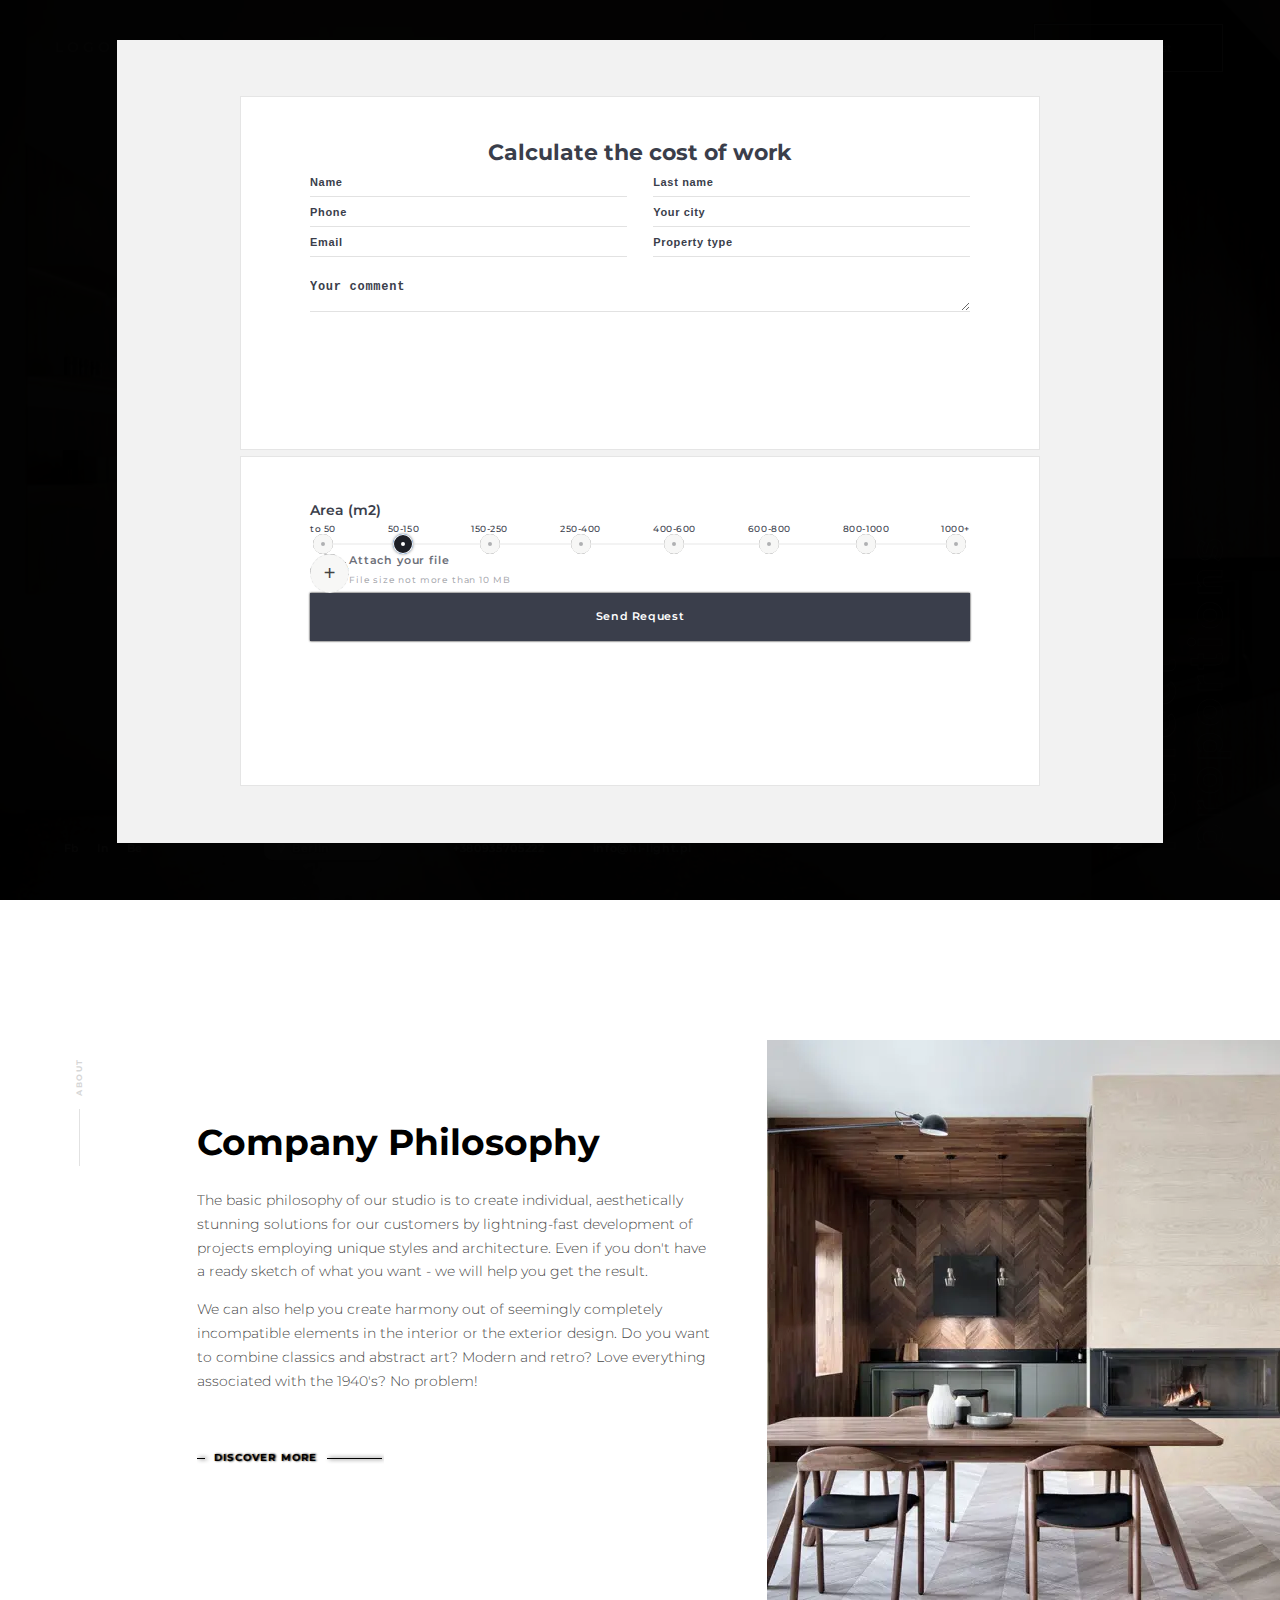
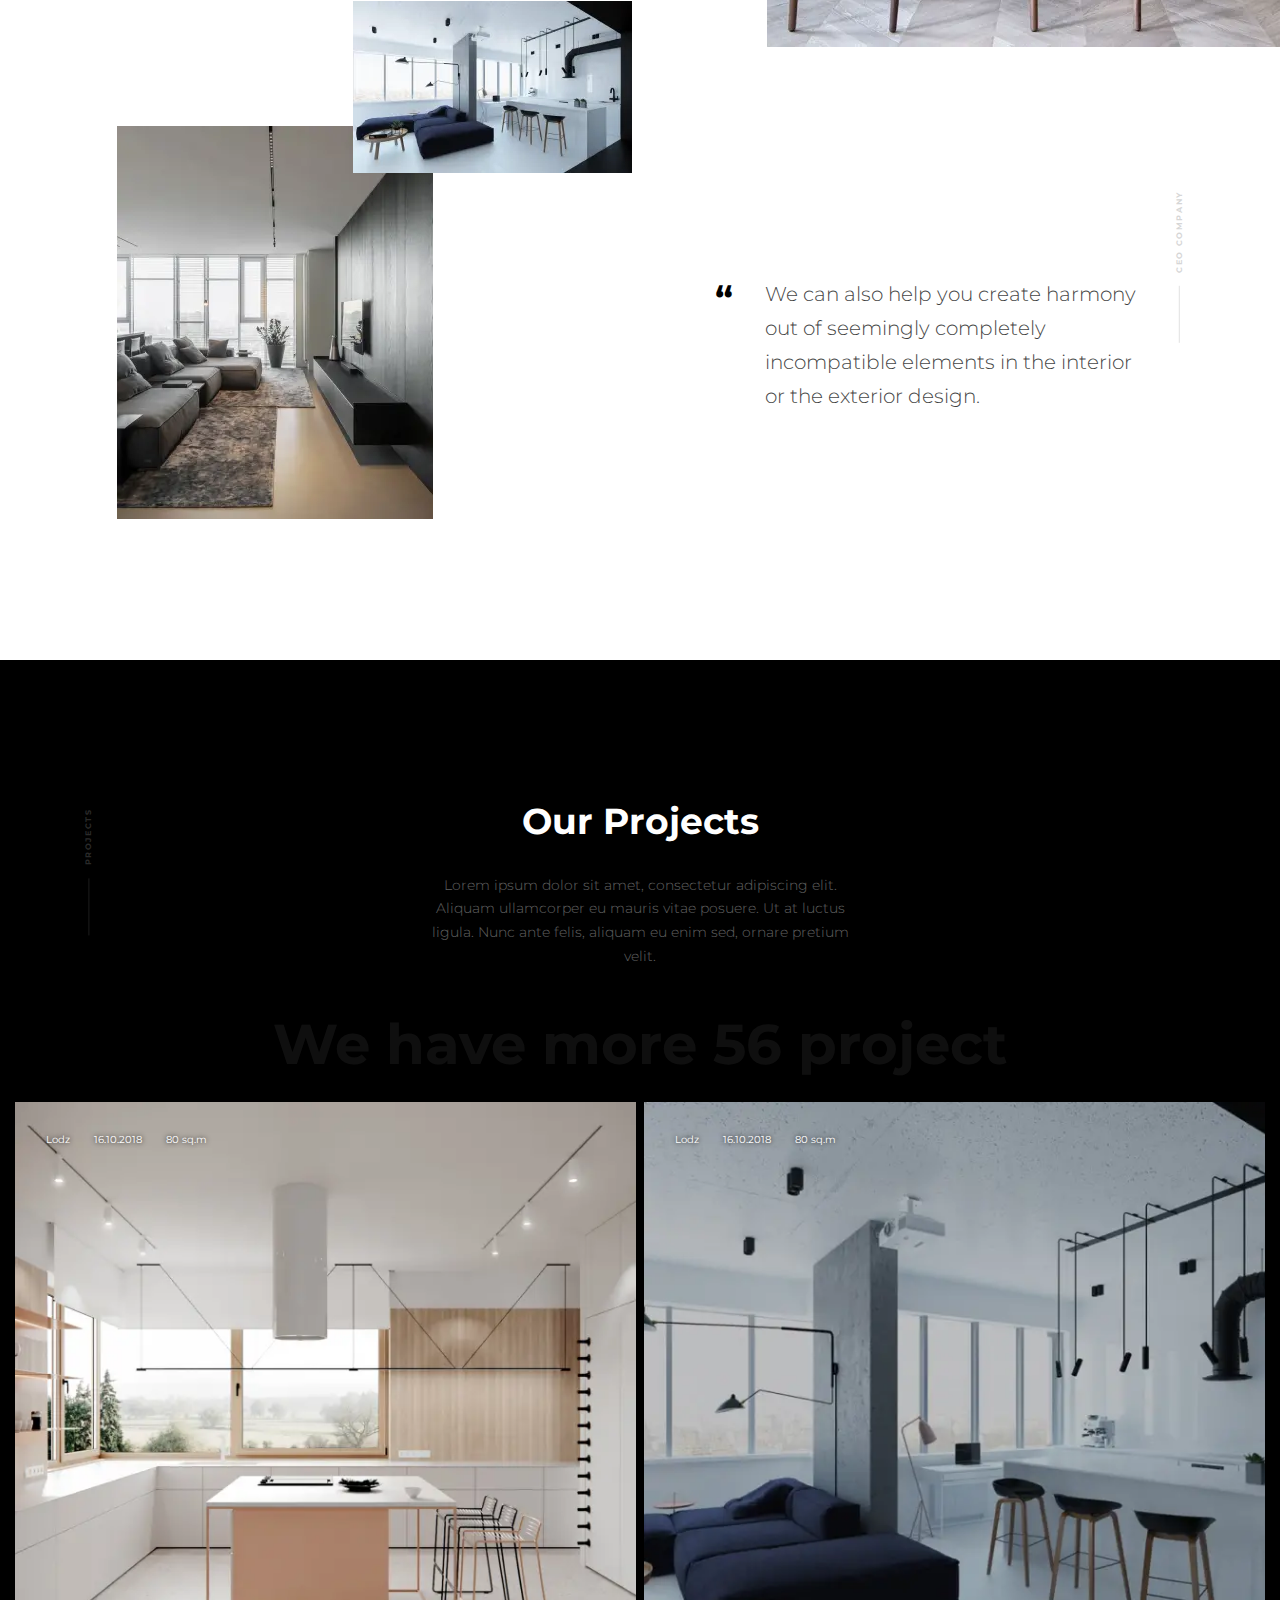
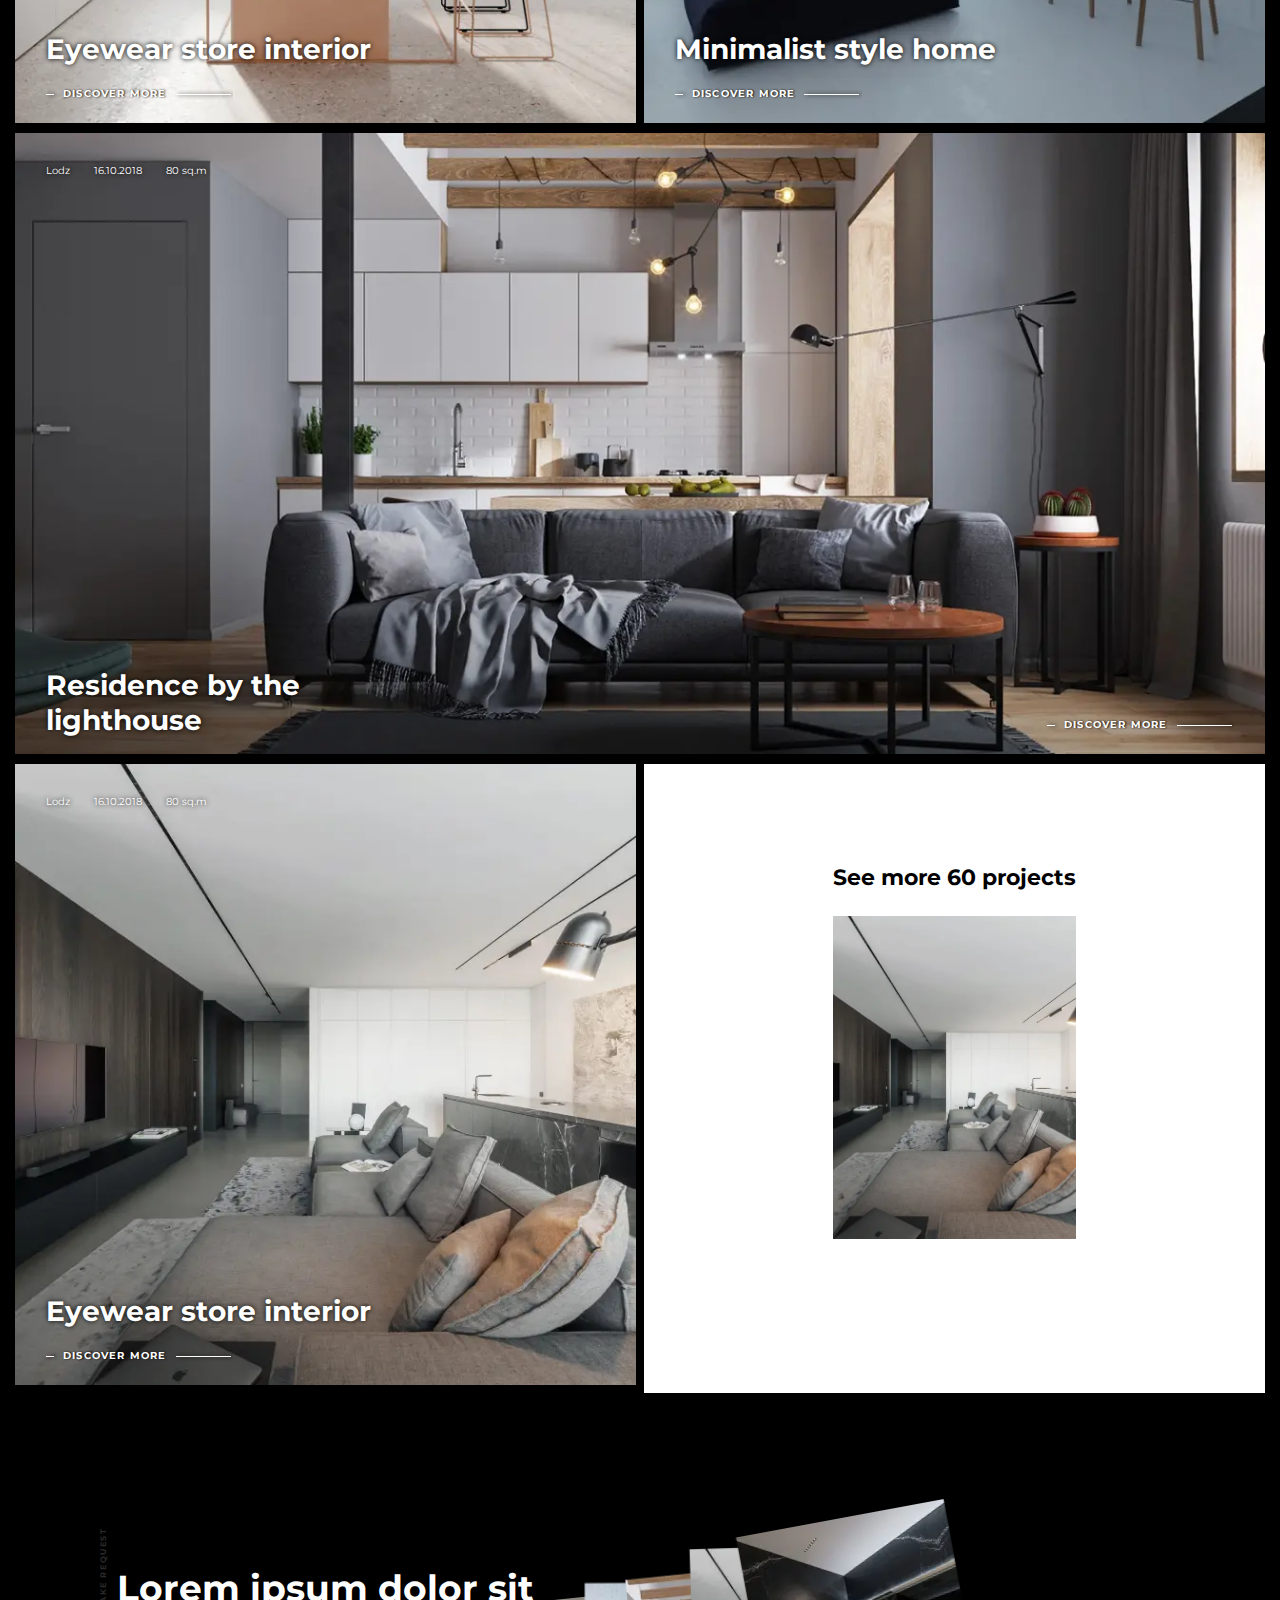
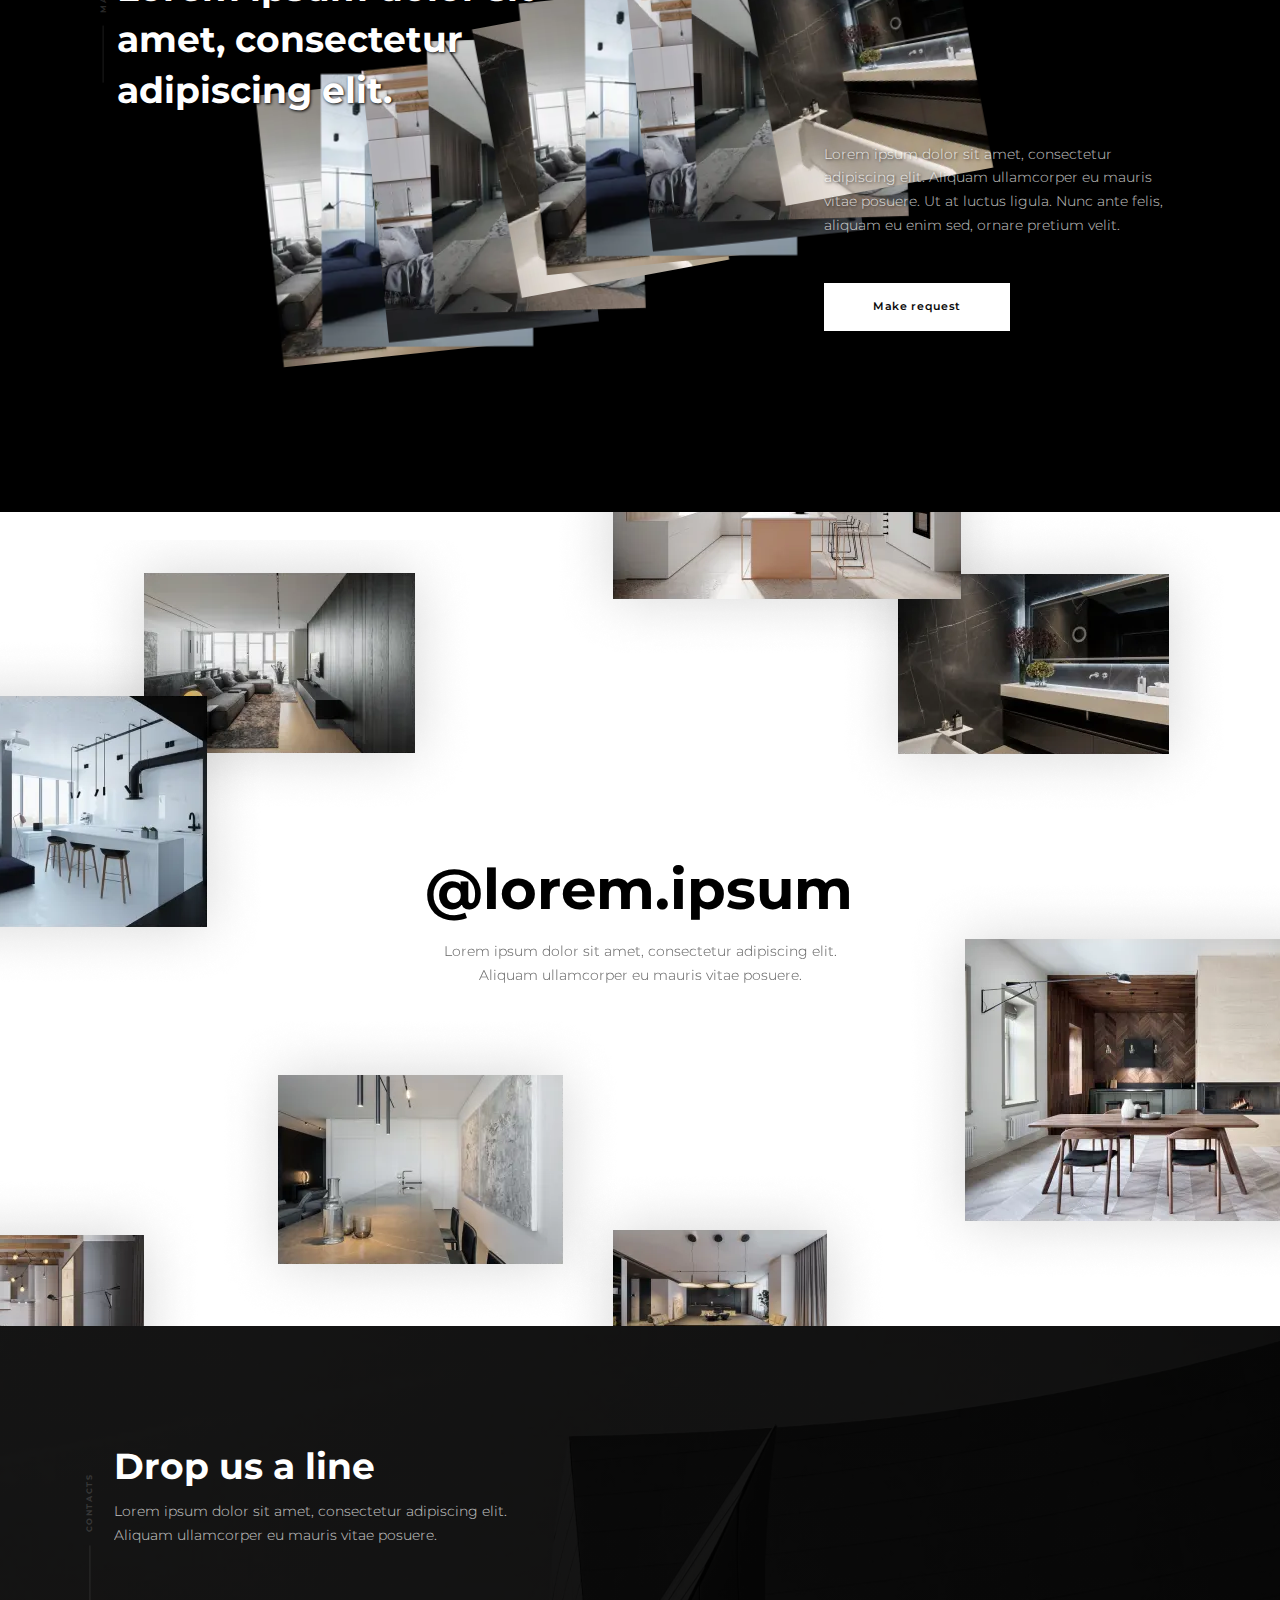
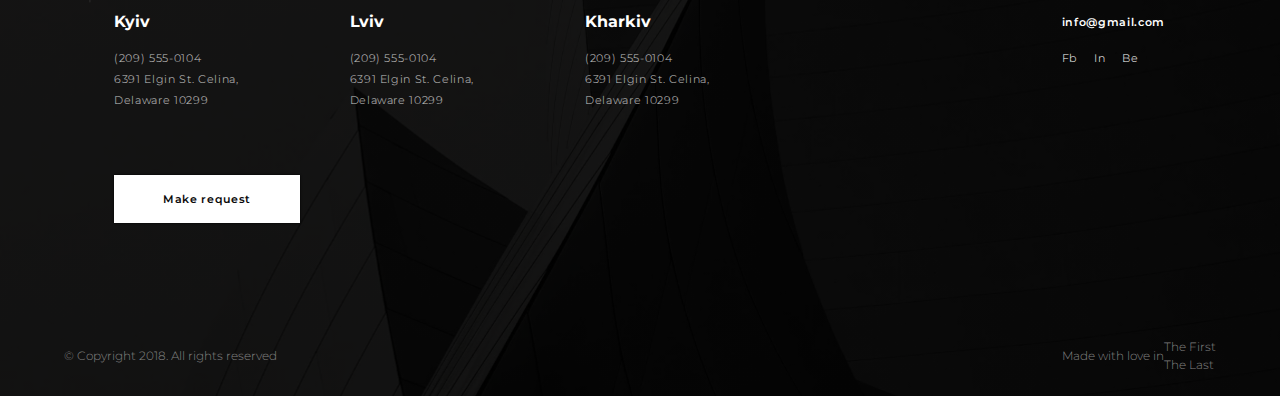
==== commit 7e593edf: "pop-up comment area" ====
--- a/index.html
+++ b/index.html
@@ -130,7 +130,7 @@
                                 </p>                             </div>                         </label>-                        <input id="comment" type="text" name="comment" placeholder="Your comment">+                        <textarea id="comment" type="text" name="comment" placeholder="Your comment"></textarea>                     </div>                 </div>                 <div class="pop-up__data_send">--- a/css/style.min.css
+++ b/css/style.min.css
@@ -1 +1 @@
-@font-face{font-family:swiper-icons;src:url('data:application/font-woff;charset=utf-8;base64, [base64]//wADZ2x5ZgAAAywAAADMAAAD2MHtryVoZWFkAAABbAAAADAAAAA2E2+eoWhoZWEAAAGcAAAAHwAAACQC9gDzaG10eAAAAigAAAAZAAAArgJkABFsb2NhAAAC0AAAAFoAAABaFQAUGG1heHAAAAG8AAAAHwAAACAAcABAbmFtZQAAA/gAAAE5AAACXvFdBwlwb3N0AAAFNAAAAGIAAACE5s74hXjaY2BkYGAAYpf5Hu/j+W2+MnAzMYDAzaX6QjD6/4//Bxj5GA8AuRwMYGkAPywL13jaY2BkYGA88P8Agx4j+/8fQDYfA1AEBWgDAIB2BOoAeNpjYGRgYNBh4GdgYgABEMnIABJzYNADCQAACWgAsQB42mNgYfzCOIGBlYGB0YcxjYGBwR1Kf2WQZGhhYGBiYGVmgAFGBiQQkOaawtDAoMBQxXjg/wEGPcYDDA4wNUA2CCgwsAAAO4EL6gAAeNpj2M0gyAACqxgGNWBkZ2D4/wMA+xkDdgAAAHjaY2BgYGaAYBkGRgYQiAHyGMF8FgYHIM3DwMHABGQrMOgyWDLEM1T9/w8UBfEMgLzE////P/5//f/V/xv+r4eaAAeMbAxwIUYmIMHEgKYAYjUcsDAwsLKxc3BycfPw8jEQA/[base64]/uznmfPFBNODM2K7MTQ45YEAZqGP81AmGGcF3iPqOop0r1SPTaTbVkfUe4HXj97wYE+yNwWYxwWu4v1ugWHgo3S1XdZEVqWM7ET0cfnLGxWfkgR42o2PvWrDMBSFj/IHLaF0zKjRgdiVMwScNRAoWUoH78Y2icB/yIY09An6AH2Bdu/UB+yxopYshQiEvnvu0dURgDt8QeC8PDw7Fpji3fEA4z/PEJ6YOB5hKh4dj3EvXhxPqH/SKUY3rJ7srZ4FZnh1PMAtPhwP6fl2PMJMPDgeQ4rY8YT6Gzao0eAEA409DuggmTnFnOcSCiEiLMgxCiTI6Cq5DZUd3Qmp10vO0LaLTd2cjN4fOumlc7lUYbSQcZFkutRG7g6JKZKy0RmdLY680CDnEJ+UMkpFFe1RN7nxdVpXrC4aTtnaurOnYercZg2YVmLN/d/gczfEimrE/fs/bOuq29Zmn8tloORaXgZgGa78yO9/cnXm2BpaGvq25Dv9S4E9+5SIc9PqupJKhYFSSl47+Qcr1mYNAAAAeNptw0cKwkAAAMDZJA8Q7OUJvkLsPfZ6zFVERPy8qHh2YER+3i/BP83vIBLLySsoKimrqKqpa2hp6+jq6RsYGhmbmJqZSy0sraxtbO3sHRydnEMU4uR6yx7JJXveP7WrDycAAAAAAAH//wACeNpjYGRgYOABYhkgZgJCZgZNBkYGLQZtIJsFLMYAAAw3ALgAeNolizEKgDAQBCchRbC2sFER0YD6qVQiBCv/H9ezGI6Z5XBAw8CBK/m5iQQVauVbXLnOrMZv2oLdKFa8Pjuru2hJzGabmOSLzNMzvutpB3N42mNgZGBg4GKQYzBhYMxJLMlj4GBgAYow/P/PAJJhLM6sSoWKfWCAAwDAjgbRAAB42mNgYGBkAIIbCZo5IPrmUn0hGA0AO8EFTQAA');font-weight:400;font-style:normal}:root{--swiper-theme-color:#007aff}.swiper{margin-left:auto;margin-right:auto;position:relative;overflow:hidden;list-style:none;padding:0;z-index:1}.swiper-vertical>.swiper-wrapper{flex-direction:column}.swiper-wrapper{position:relative;width:100%;height:100%;z-index:1;display:flex;transition-property:transform;box-sizing:content-box}.swiper-android .swiper-slide,.swiper-wrapper{transform:translate3d(0,0,0)}.swiper-pointer-events{touch-action:pan-y}.swiper-pointer-events.swiper-vertical{touch-action:pan-x}.swiper-slide{flex-shrink:0;width:100%;height:100%;position:relative;transition-property:transform}.swiper-slide-invisible-blank{visibility:hidden}.swiper-autoheight,.swiper-autoheight .swiper-slide{height:auto}.swiper-autoheight .swiper-wrapper{align-items:flex-start;transition-property:transform,height}.swiper-backface-hidden .swiper-slide{transform:translateZ(0);-webkit-backface-visibility:hidden;backface-visibility:hidden}.swiper-3d,.swiper-3d.swiper-css-mode .swiper-wrapper{perspective:1200px}.swiper-3d .swiper-cube-shadow,.swiper-3d .swiper-slide,.swiper-3d .swiper-slide-shadow,.swiper-3d .swiper-slide-shadow-bottom,.swiper-3d .swiper-slide-shadow-left,.swiper-3d .swiper-slide-shadow-right,.swiper-3d .swiper-slide-shadow-top,.swiper-3d .swiper-wrapper{transform-style:preserve-3d}.swiper-3d .swiper-slide-shadow,.swiper-3d .swiper-slide-shadow-bottom,.swiper-3d .swiper-slide-shadow-left,.swiper-3d .swiper-slide-shadow-right,.swiper-3d .swiper-slide-shadow-top{position:absolute;left:0;top:0;width:100%;height:100%;pointer-events:none;z-index:10}.swiper-3d .swiper-slide-shadow{background:rgba(0,0,0,.15)}.swiper-3d .swiper-slide-shadow-left{background-image:linear-gradient(to left,rgba(0,0,0,.5),rgba(0,0,0,0))}.swiper-3d .swiper-slide-shadow-right{background-image:linear-gradient(to right,rgba(0,0,0,.5),rgba(0,0,0,0))}.swiper-3d .swiper-slide-shadow-top{background-image:linear-gradient(to top,rgba(0,0,0,.5),rgba(0,0,0,0))}.swiper-3d .swiper-slide-shadow-bottom{background-image:linear-gradient(to bottom,rgba(0,0,0,.5),rgba(0,0,0,0))}.swiper-css-mode>.swiper-wrapper{overflow:auto;scrollbar-width:none;-ms-overflow-style:none}.swiper-css-mode>.swiper-wrapper::-webkit-scrollbar{display:none}.swiper-css-mode>.swiper-wrapper>.swiper-slide{scroll-snap-align:start start}.swiper-horizontal.swiper-css-mode>.swiper-wrapper{scroll-snap-type:x mandatory}.swiper-vertical.swiper-css-mode>.swiper-wrapper{scroll-snap-type:y mandatory}.swiper-centered>.swiper-wrapper::before{content:'';flex-shrink:0;order:9999}.swiper-centered.swiper-horizontal>.swiper-wrapper>.swiper-slide:first-child{margin-inline-start:var(--swiper-centered-offset-before)}.swiper-centered.swiper-horizontal>.swiper-wrapper::before{height:100%;min-height:1px;width:var(--swiper-centered-offset-after)}.swiper-centered.swiper-vertical>.swiper-wrapper>.swiper-slide:first-child{margin-block-start:var(--swiper-centered-offset-before)}.swiper-centered.swiper-vertical>.swiper-wrapper::before{width:100%;min-width:1px;height:var(--swiper-centered-offset-after)}.swiper-centered>.swiper-wrapper>.swiper-slide{scroll-snap-align:center center}.swiper-virtual .swiper-slide{-webkit-backface-visibility:hidden;transform:translateZ(0)}.swiper-virtual.swiper-css-mode .swiper-wrapper::after{content:'';position:absolute;left:0;top:0;pointer-events:none}.swiper-virtual.swiper-css-mode.swiper-horizontal .swiper-wrapper::after{height:1px;width:var(--swiper-virtual-size)}.swiper-virtual.swiper-css-mode.swiper-vertical .swiper-wrapper::after{width:1px;height:var(--swiper-virtual-size)}:root{--swiper-navigation-size:44px}.swiper-button-next,.swiper-button-prev{position:absolute;top:50%;width:calc(var(--swiper-navigation-size)/ 44 * 27);height:var(--swiper-navigation-size);margin-top:calc(0px - (var(--swiper-navigation-size)/ 2));z-index:10;cursor:pointer;display:flex;align-items:center;justify-content:center;color:var(--swiper-navigation-color,var(--swiper-theme-color))}.swiper-button-next.swiper-button-disabled,.swiper-button-prev.swiper-button-disabled{opacity:.35;cursor:auto;pointer-events:none}.swiper-button-next.swiper-button-hidden,.swiper-button-prev.swiper-button-hidden{opacity:0;cursor:auto;pointer-events:none}.swiper-navigation-disabled .swiper-button-next,.swiper-navigation-disabled .swiper-button-prev{display:none!important}.swiper-button-next:after,.swiper-button-prev:after{font-family:swiper-icons;font-size:var(--swiper-navigation-size);text-transform:none!important;letter-spacing:0;font-variant:initial;line-height:1}.swiper-button-prev,.swiper-rtl .swiper-button-next{left:10px;right:auto}.swiper-button-prev:after,.swiper-rtl .swiper-button-next:after{content:'prev'}.swiper-button-next,.swiper-rtl .swiper-button-prev{right:10px;left:auto}.swiper-button-next:after,.swiper-rtl .swiper-button-prev:after{content:'next'}.swiper-button-lock{display:none}.swiper-pagination{position:absolute;text-align:center;transition:.3s opacity;transform:translate3d(0,0,0);z-index:10}.swiper-pagination.swiper-pagination-hidden{opacity:0}.swiper-pagination-disabled>.swiper-pagination,.swiper-pagination.swiper-pagination-disabled{display:none!important}.swiper-horizontal>.swiper-pagination-bullets,.swiper-pagination-bullets.swiper-pagination-horizontal,.swiper-pagination-custom,.swiper-pagination-fraction{bottom:10px;left:0;width:100%}.swiper-pagination-bullets-dynamic{overflow:hidden;font-size:0}.swiper-pagination-bullets-dynamic .swiper-pagination-bullet{transform:scale(.33);position:relative}.swiper-pagination-bullets-dynamic .swiper-pagination-bullet-active{transform:scale(1)}.swiper-pagination-bullets-dynamic .swiper-pagination-bullet-active-main{transform:scale(1)}.swiper-pagination-bullets-dynamic .swiper-pagination-bullet-active-prev{transform:scale(.66)}.swiper-pagination-bullets-dynamic .swiper-pagination-bullet-active-prev-prev{transform:scale(.33)}.swiper-pagination-bullets-dynamic .swiper-pagination-bullet-active-next{transform:scale(.66)}.swiper-pagination-bullets-dynamic .swiper-pagination-bullet-active-next-next{transform:scale(.33)}.swiper-pagination-bullet{width:var(--swiper-pagination-bullet-width,var(--swiper-pagination-bullet-size,8px));height:var(--swiper-pagination-bullet-height,var(--swiper-pagination-bullet-size,8px));display:inline-block;border-radius:50%;background:var(--swiper-pagination-bullet-inactive-color,#000);opacity:var(--swiper-pagination-bullet-inactive-opacity,.2)}button.swiper-pagination-bullet{border:none;margin:0;padding:0;box-shadow:none;-webkit-appearance:none;appearance:none}.swiper-pagination-clickable .swiper-pagination-bullet{cursor:pointer}.swiper-pagination-bullet:only-child{display:none!important}.swiper-pagination-bullet-active{opacity:var(--swiper-pagination-bullet-opacity,1);background:var(--swiper-pagination-color,var(--swiper-theme-color))}.swiper-pagination-vertical.swiper-pagination-bullets,.swiper-vertical>.swiper-pagination-bullets{right:10px;top:50%;transform:translate3d(0,-50%,0)}.swiper-pagination-vertical.swiper-pagination-bullets .swiper-pagination-bullet,.swiper-vertical>.swiper-pagination-bullets .swiper-pagination-bullet{margin:var(--swiper-pagination-bullet-vertical-gap,6px) 0;display:block}.swiper-pagination-vertical.swiper-pagination-bullets.swiper-pagination-bullets-dynamic,.swiper-vertical>.swiper-pagination-bullets.swiper-pagination-bullets-dynamic{top:50%;transform:translateY(-50%);width:8px}.swiper-pagination-vertical.swiper-pagination-bullets.swiper-pagination-bullets-dynamic .swiper-pagination-bullet,.swiper-vertical>.swiper-pagination-bullets.swiper-pagination-bullets-dynamic .swiper-pagination-bullet{display:inline-block;transition:.2s transform,.2s top}.swiper-horizontal>.swiper-pagination-bullets .swiper-pagination-bullet,.swiper-pagination-horizontal.swiper-pagination-bullets .swiper-pagination-bullet{margin:0 var(--swiper-pagination-bullet-horizontal-gap,4px)}.swiper-horizontal>.swiper-pagination-bullets.swiper-pagination-bullets-dynamic,.swiper-pagination-horizontal.swiper-pagination-bullets.swiper-pagination-bullets-dynamic{left:50%;transform:translateX(-50%);white-space:nowrap}.swiper-horizontal>.swiper-pagination-bullets.swiper-pagination-bullets-dynamic .swiper-pagination-bullet,.swiper-pagination-horizontal.swiper-pagination-bullets.swiper-pagination-bullets-dynamic .swiper-pagination-bullet{transition:.2s transform,.2s left}.swiper-horizontal.swiper-rtl>.swiper-pagination-bullets-dynamic .swiper-pagination-bullet{transition:.2s transform,.2s right}.swiper-pagination-progressbar{background:rgba(0,0,0,.25);position:absolute}.swiper-pagination-progressbar .swiper-pagination-progressbar-fill{background:var(--swiper-pagination-color,var(--swiper-theme-color));position:absolute;left:0;top:0;width:100%;height:100%;transform:scale(0);transform-origin:left top}.swiper-rtl .swiper-pagination-progressbar .swiper-pagination-progressbar-fill{transform-origin:right top}.swiper-horizontal>.swiper-pagination-progressbar,.swiper-pagination-progressbar.swiper-pagination-horizontal,.swiper-pagination-progressbar.swiper-pagination-vertical.swiper-pagination-progressbar-opposite,.swiper-vertical>.swiper-pagination-progressbar.swiper-pagination-progressbar-opposite{width:100%;height:4px;left:0;top:0}.swiper-horizontal>.swiper-pagination-progressbar.swiper-pagination-progressbar-opposite,.swiper-pagination-progressbar.swiper-pagination-horizontal.swiper-pagination-progressbar-opposite,.swiper-pagination-progressbar.swiper-pagination-vertical,.swiper-vertical>.swiper-pagination-progressbar{width:4px;height:100%;left:0;top:0}.swiper-pagination-lock{display:none}.swiper-scrollbar{border-radius:10px;position:relative;-ms-touch-action:none;background:rgba(0,0,0,.1)}.swiper-scrollbar-disabled>.swiper-scrollbar,.swiper-scrollbar.swiper-scrollbar-disabled{display:none!important}.swiper-horizontal>.swiper-scrollbar,.swiper-scrollbar.swiper-scrollbar-horizontal{position:absolute;left:1%;bottom:3px;z-index:50;height:5px;width:98%}.swiper-scrollbar.swiper-scrollbar-vertical,.swiper-vertical>.swiper-scrollbar{position:absolute;right:3px;top:1%;z-index:50;width:5px;height:98%}.swiper-scrollbar-drag{height:100%;width:100%;position:relative;background:rgba(0,0,0,.5);border-radius:10px;left:0;top:0}.swiper-scrollbar-cursor-drag{cursor:move}.swiper-scrollbar-lock{display:none}.swiper-zoom-container{width:100%;height:100%;display:flex;justify-content:center;align-items:center;text-align:center}.swiper-zoom-container>canvas,.swiper-zoom-container>img,.swiper-zoom-container>svg{max-width:100%;max-height:100%;object-fit:contain}.swiper-slide-zoomed{cursor:move}.swiper-lazy-preloader{width:42px;height:42px;position:absolute;left:50%;top:50%;margin-left:-21px;margin-top:-21px;z-index:10;transform-origin:50%;box-sizing:border-box;border:4px solid var(--swiper-preloader-color,var(--swiper-theme-color));border-radius:50%;border-top-color:transparent}.swiper-watch-progress .swiper-slide-visible .swiper-lazy-preloader,.swiper:not(.swiper-watch-progress) .swiper-lazy-preloader{animation:swiper-preloader-spin 1s infinite linear}.swiper-lazy-preloader-white{--swiper-preloader-color:#fff}.swiper-lazy-preloader-black{--swiper-preloader-color:#000}@keyframes swiper-preloader-spin{0%{transform:rotate(0)}100%{transform:rotate(360deg)}}.swiper .swiper-notification{position:absolute;left:0;top:0;pointer-events:none;opacity:0;z-index:-1000}.swiper-free-mode>.swiper-wrapper{transition-timing-function:ease-out;margin:0 auto}.swiper-grid>.swiper-wrapper{flex-wrap:wrap}.swiper-grid-column>.swiper-wrapper{flex-wrap:wrap;flex-direction:column}.swiper-fade.swiper-free-mode .swiper-slide{transition-timing-function:ease-out}.swiper-fade .swiper-slide{pointer-events:none;transition-property:opacity}.swiper-fade .swiper-slide .swiper-slide{pointer-events:none}.swiper-fade .swiper-slide-active,.swiper-fade .swiper-slide-active .swiper-slide-active{pointer-events:auto}.swiper-cube{overflow:visible}.swiper-cube .swiper-slide{pointer-events:none;-webkit-backface-visibility:hidden;backface-visibility:hidden;z-index:1;visibility:hidden;transform-origin:0 0;width:100%;height:100%}.swiper-cube .swiper-slide .swiper-slide{pointer-events:none}.swiper-cube.swiper-rtl .swiper-slide{transform-origin:100% 0}.swiper-cube .swiper-slide-active,.swiper-cube .swiper-slide-active .swiper-slide-active{pointer-events:auto}.swiper-cube .swiper-slide-active,.swiper-cube .swiper-slide-next,.swiper-cube .swiper-slide-next+.swiper-slide,.swiper-cube .swiper-slide-prev{pointer-events:auto;visibility:visible}.swiper-cube .swiper-slide-shadow-bottom,.swiper-cube .swiper-slide-shadow-left,.swiper-cube .swiper-slide-shadow-right,.swiper-cube .swiper-slide-shadow-top{z-index:0;-webkit-backface-visibility:hidden;backface-visibility:hidden}.swiper-cube .swiper-cube-shadow{position:absolute;left:0;bottom:0;width:100%;height:100%;opacity:.6;z-index:0}.swiper-cube .swiper-cube-shadow:before{content:'';background:#000;position:absolute;left:0;top:0;bottom:0;right:0;filter:blur(50px)}.swiper-flip{overflow:visible}.swiper-flip .swiper-slide{pointer-events:none;-webkit-backface-visibility:hidden;backface-visibility:hidden;z-index:1}.swiper-flip .swiper-slide .swiper-slide{pointer-events:none}.swiper-flip .swiper-slide-active,.swiper-flip .swiper-slide-active .swiper-slide-active{pointer-events:auto}.swiper-flip .swiper-slide-shadow-bottom,.swiper-flip .swiper-slide-shadow-left,.swiper-flip .swiper-slide-shadow-right,.swiper-flip .swiper-slide-shadow-top{z-index:0;-webkit-backface-visibility:hidden;backface-visibility:hidden}.swiper-creative .swiper-slide{-webkit-backface-visibility:hidden;backface-visibility:hidden;overflow:hidden;transition-property:transform,opacity,height}.swiper-cards{overflow:visible}.swiper-cards .swiper-slide{transform-origin:center bottom;-webkit-backface-visibility:hidden;backface-visibility:hidden;overflow:hidden}.header{position:fixed;top:0;left:0;width:100vw;display:flex;align-items:center;min-height:96px;padding:0 4.45% 0 4.3%;font-weight:600;mix-blend-mode:difference;color:#b3b3b3;transition:all .3s ease 0s;z-index:999}.header>*{z-index:1}.header__menu{margin-left:10.9%;order:2}.header__logo{letter-spacing:4px;order:1}.header__burger{order:3}.header__end{display:flex;margin-left:auto;order:4}.header__end *{mix-blend-mode:difference;color:#999}.header__end>:not(:first-child){margin-left:83px}.header.menu-opened,.header.pop-up-opened{mix-blend-mode:normal;padding-top:15px}.header.menu-opened .header__burger,.header.pop-up-opened .header__burger{margin-top:10px}.menu{display:flex;font-size:11px;line-height:13px;letter-spacing:.06em}.burger-menu{position:fixed;top:-105vh;left:0;width:100vw;height:100vh;overflow:hidden;border-radius:0 0 30vw 30vw;background:#080808;opacity:.98;z-index:0;transition:all .5s ease 0s,border-radius .3s ease .15s;display:flex;align-items:center;padding-left:20.6%}.burger-menu__footer{display:flex;align-items:center;position:absolute;bottom:40px;left:56px;z-index:100;color:#fff;font-size:11px}.burger-menu__footer>span :not(:last-child){margin-right:17px}.burger-menu__footer>span{margin-right:80px}.burger-menu__footer>label{margin-right:40px}.burger-menu__footer>a{letter-spacing:.06em;margin-right:32px}.burger-menu__footer input{position:absolute;opacity:0!important}.burger-menu.menu-opened{visibility:visible!important;top:0!important;border-radius:0}.menu-burger{margin-bottom:14px}.menu-burger>:not(:last-child){margin-bottom:4.4vh}.menu-burger__item{transition:all .3s ease 0s;font-weight:700;font-size:32px;line-height:39px;color:#fff;opacity:.5}.menu-burger__item:hover{opacity:1;padding-left:30px}.opacity-button{border:1px solid #fff;box-shadow:none}.pop-up{position:fixed;top:0;left:-210vw;width:100vw;height:100vh;display:flex;background:rgba(0,0,0,.98);z-index:2}.pop-up__container{display:flex;max-width:1046px;min-height:803px;width:100%;height:803px;align-self:center;margin:0 auto 18px;align-items:center;justify-content:center;background:#f2f2f2}.pop-up__data{color:#3a3e4b!important}.pop-up__data>*{display:flex;flex-direction:column;max-width:800px;width:100%;min-height:330px;padding:42px 69px;background:#fff;border:1px solid rgba(0,0,0,.1)}.pop-up__data>:not(:last-child){margin-bottom:6px;min-height:354px}.pop-up__data_info h4{text-align:center}.pop-up__data_info>div{display:inherit;flex-wrap:wrap;justify-content:space-between}.pop-up__data_info input{width:48%;font-weight:600;font-size:11px;line-height:13px;letter-spacing:.06em;height:30px;background:0 0;border-bottom:1px solid rgba(214,214,214,.7)}.pop-up__data_info input::placeholder{color:#3a3e4b}.pop-up__data_send input#file{position:relative;width:39px;height:39px;cursor:pointer;border-radius:50%}.pop-up__data_send input#file::after{content:"+";display:flex;align-items:center;justify-content:center;color:#434343;font-size:20px;position:absolute;top:0;left:0;width:100%;height:100%;background:#f7f7f6;border-radius:inherit;border:1px dashed rgba(58,62,75,.08);z-index:2}.pop-up__data_send #range{position:relative;display:flex;width:100%;justify-content:space-between}.pop-up__data_send #range span{position:relative;display:flex;flex-direction:column;align-items:center}.pop-up__data_send #range input{position:relative;width:20px;height:20px}.pop-up__data_send #range input+span{position:absolute;align-self:center;bottom:0;width:20px;height:20px;border-radius:50%;z-index:1;background:#f7f7f6}.pop-up__data_send #range input:checked+span{box-shadow:0 0 3px rgba(0,0,0,.5);background:#fff}.pop-up__data_send #range input::after{content:"";position:absolute;top:1px;left:1px;width:18px;height:18px;border-radius:50%;background:#afb0b2;border:7px solid #f7f7f6;z-index:2;transition:border .5s ease 0s}.pop-up__data_send #range input:checked::after{content:"";position:absolute;top:1px;left:1px;width:18px;height:18px;border-radius:50%;background:#fff;border:7px solid #1d1f26;z-index:3}.pop-up__data_send #range label{font-weight:500;font-size:9px;line-height:11px;letter-spacing:.06em;z-index:5}.pop-up__data_send #range::after{content:"";position:absolute;bottom:9px;left:0;margin-left:2%;width:96%;height:2px;background:rgba(214,214,214,.3);z-index:1}.pop-up__data_send>span{display:flex;letter-spacing:.06em}.pop-up__data_send>span p{font-weight:600;font-size:11px;line-height:13px;color:#3a3e4b}.pop-up__data_send>span span{font-weight:500;font-size:9px;line-height:11px;color:rgba(58,62,75,.45)}#pop-up-list{position:absolute;opacity:0;top:-100vh}.pop-up-list{position:relative;width:48%}.pop-up-list input{width:100%}.pop-up-list__items{position:absolute;visibility:hidden;opacity:0}.footer{position:absolute;bottom:0;width:100%;min-height:80px;padding:0 64px;z-index:100;font-size:12px;line-height:18px;display:flex;justify-content:space-between;align-items:center}.footer__right{display:flex;align-items:center}.c-request{position:relative;display:flex;width:100%;min-height:470px}.c-request__info{position:relative;display:flex;justify-content:space-between;width:100%;height:368px;margin-top:65px}.c-request__info div{z-index:1}.c-lorem{position:relative;display:flex;width:100%;height:100%;justify-content:center;align-items:center}.c-lorem .mobile-lorem{display:none}.c-lorem__text{z-index:20;mix-blend-mode:difference;color:#fff}.c-lorem__text h1{color:inherit;margin:5px 0 15px -2px}.c-lorem__text p{font-size:14px;line-height:24px;text-align:center;opacity:.6}.c-lorem__img{position:absolute;width:100%;height:100%;overflow:hidden}.c-lorem__img>img,.c-lorem__img>picture{position:absolute}.c-contacts{min-height:670px;display:flex;justify-content:space-between;padding:118px 0 158px}.c-contacts__right{display:flex;flex-direction:column;margin-right:1px;align-self:center;letter-spacing:.06em;font-size:11px}.c-contacts__right a{margin-bottom:13px}.c-contacts__right span>:not(:last-child){margin-right:17px}.c-contacts__right-mobile{display:flex;flex-direction:column;margin-right:1px;align-self:center;letter-spacing:.06em;font-size:11px}.c-contacts__right-mobile a{margin-bottom:5px}.c-contacts__right-mobile span>:not(:last-child){margin-right:17px}.c-contacts{max-width:1052px!important}.contact-data>:not(:last-child){margin-bottom:64px}.contact-data>:first-child>h2{margin-bottom:12px}.contact-data>p{opacity:.6}.contact-data__city{display:flex}.contact-data__city>:not(:last-child){margin-right:111px}.contact-data__city h5{margin-bottom:15px}.contact-data__city p{font-size:11px;letter-spacing:.06em;line-height:21px}@font-face{font-family:ProximaNova;src:local("ProximaNova-Bold"),url(../fonts/ProximaNova-Bold.woff) format("truetype");font-weight:700;font-style:normal}@font-face{font-family:Montserrat;src:url(../fonts/Montserrat-VariableFont_wght.ttf) format("truetype");font-weight:700}@font-face{font-family:Montserrat;src:url(../fonts/Montserrat-VariableFont_wght.ttf) format("truetype");font-weight:600}@font-face{font-family:Montserrat;src:url(../fonts/Montserrat-VariableFont_wght.ttf) format("truetype");font-weight:500}@font-face{font-family:Montserrat;src:url(../fonts/Montserrat-VariableFont_wght.ttf) format("truetype");font-weight:400}@font-face{font-family:Montserrat;src:url(../fonts/Montserrat-VariableFont_wght.ttf) format("truetype");font-weight:300}*,::after,::before{padding:0;margin:0;border:0;box-sizing:border-box}a{text-decoration:none;color:inherit;font-weight:600}li,ol,ul{list-style:none}h1,h2,h3,h4,h5,h6{font-weight:700}h1{font-size:56px;line-height:69px;color:#fff}h2{font-size:36px!important;line-height:44px}h3{font-size:28px!important;line-height:35px}h4{font-size:22px!important;line-height:28px}h5{font-size:16px!important;line-height:22px}h6{font-weight:inherit;font-size:inherit}p{opacity:.75}img{width:initial;height:initial}body,html{position:relative;width:100vw;overflow-x:hidden;font-family:Montserrat;font-weight:300;font-size:14px;line-height:170%;color:#080808;background:#fafafa}main{position:relative}.main{background:#fff;color:#000;transition:all 2.5s ease 0s}section{position:relative}.wrapper_{width:100%;padding:0 15px}.wrapper-no-limits{max-width:1440px;margin:0 auto}.container_{max-width:1312px;margin:0 auto}.container-md{max-width:1046px;margin:0 auto}.container-not-left{width:100%;padding-left:197px!important}button{background:0 0;border:none;font-family:inherit;font-size:11px;line-height:13px;letter-spacing:.075em;font-weight:600}.button{padding:0 49px;min-height:48px;display:flex;align-items:center;justify-content:center;font-weight:600!important;letter-spacing:.06em;box-shadow:0 0 2px #000}.button-light{background:#fff;color:#080808;cursor:pointer;transition:all .7s ease 0s}.button-light:hover{background:#000;border:1px solid #fff;color:#fff}.button-dark{background:#3a3e4b;color:#fff;cursor:pointer;transition:all .7s ease 0s}.button-dark:hover{background:#000;border:1px solid #fff;color:#fff}.discover-button{display:flex;align-items:center;font-weight:700;font-size:10px;line-height:12px;letter-spacing:.12em;text-transform:uppercase;text-shadow:1px 0 2px #000;cursor:pointer;width:187px;height:15px;overflow:hidden}.discover-button hr{box-shadow:2px 0 4px #000}.discover-button>hr:first-child{width:8px;height:.5px;background:#000;margin-right:9px}.discover-button>hr:last-child{width:55px;height:.5px;background:#000;margin-left:9px}.dark-bg{background:#000;color:#fff}.light-bg{background:#fff;color:#000}.city-list{position:relative;display:flex;align-items:center;width:117px;height:24px;letter-spacing:0;color:inherit;letter-spacing:.06em;cursor:pointer;padding:0 13px}.city-list__enter{text-shadow:0 0 4px #000}.city-list>img:nth-child(1),.city-list>picture:nth-child(1){margin-top:2px;margin-right:7px}.city-list>img:nth-child(3),.city-list>picture:nth-child(3){margin-left:auto;transition:transform .5s ease 0s;transform:rotate(-180deg)}#ct-list:checked~.city-list>.city-list__items{visibility:visible;height:80px;transition:all .5s ease 0s}#ct-list:checked~.city-list>picture:nth-child(3){transform:rotate(0);transition:transform .5s ease 0s}.city-list__items{display:flex;visibility:hidden;height:0;overflow-y:scroll;flex-direction:column;position:absolute;bottom:110%;left:50%;transform:translate(-50%,0);padding:3px 1px;width:100px;border:1px solid rgba(255,255,255,.6);border-radius:5px 5px 0 0}.city-list__items input{position:absolute!important;opacity:0!important}.city-list__items input:checked~label{color:#fff;font-size:14px}.city-list__items p{line-height:200%;text-align:center;width:90%;align-self:center;border-bottom:1px solid rgba(255,255,255,.5);border-top:1px solid rgba(255,255,255,.5);border-radius:7px}.city-list__items p:hover{color:#fff;font-size:12px;background:rgba(175,175,175,.75);width:100%}.c-gallery{display:flex;flex-direction:column}.c-gallery__one-item{position:relative;width:100%}.c-gallery__one-item>*{position:relative}.c-gallery__one-item img{width:100%}.c-gallery__two-item{position:relative;width:100%}.c-gallery__two-item>*{position:relative}.c-gallery__two-item img{width:100%}.worker-mail{display:flex;flex-direction:column;justify-content:space-between}.worker-mail h2{line-height:51px}.worker-mail_input{position:relative;max-width:382px;width:100%;height:35px;border-bottom:1px solid #515151}.worker-mail_input input{width:100%;height:100%;padding-bottom:10px;background:0 0;font-size:20px;line-height:170.66%;opacity:.8;letter-spacing:.09em}.worker-mail_input button{position:absolute;top:15%;right:3px;mix-blend-mode:difference;opacity:.6}@media (min-width:800px){.header__logo:hover{transform:scale(2) rotate(360deg);transition:transform .25s ease 0s}.menu__item:hover{transform:scale(1.5);transition:transform .5s ease 0s}.c-contacts__right-mobile{display:none}.discover-button:hover{text-shadow:2px 0 4px #000}.discover-button:hover hr{box-shadow:2px 0 4px #000;margin:0;width:100%}.discover-button:hover span{position:absolute;transform:translate(30%,-70%) scale(1.3);transition:all .5s ease 0s}.c-gallery__two-item{display:flex;justify-content:space-between;position:relative;flex-wrap:wrap;width:100%}.c-gallery__two-item>*{position:relative}.c-gallery__two-item>div{width:49.7%}.c-gallery__two-item>div img{width:100%}}@media (min-width:1100px){.menu__item:not(:last-child){margin-right:48px}.c-request__info p{margin-bottom:45px;text-shadow:1px 1px 3px #000}.c-request__info h2{line-height:51px;text-shadow:1px 1px 3px #000;z-index:1}.city-list{background:rgba(255,255,255,.5);box-shadow:0 1.15336px 1.22544px rgba(0,0,0,.2),inset 0 -.288339px .0720847px rgba(255,255,255,.23);backdrop-filter:blur(1px);border-radius:8.70783px}.city-list__items{background:rgba(125,125,125,.85);color:#c3c3c3}}@media (min-width:1100.1px){.c-request__info div{max-width:339px;align-self:flex-end}.c-request__info_title{max-width:424px!important;justify-self:left;align-self:flex-start!important}.c-request__img{position:absolute;left:14.5%;top:39.5%;width:738px;align-self:flex-end;display:flex;justify-content:space-between}.c-request__img>*{position:absolute}.c-request__img>:hover{z-index:2;transform:rotate(0)!important;transition:transform .7s ease 0s}.c-request__img>:hover img{transform:scale(1.75);transition:transform .7s ease 0s}.no-desktop{display:none}}@media (min-width:2000px){.c-lorem{max-width:2000px;margin:0 auto}}@media (max-width:1100px){.header__menu{visibility:hidden;position:absolute}.header__burger{display:flex;align-items:center;font-weight:600;font-size:11px;line-height:13px;letter-spacing:.06em;color:#b3b3b3;min-height:13px;transition:all .5s ease 0s;margin-bottom:3.5px;margin-left:10.8%;cursor:pointer}.header__burger span{transition:all .3s ease 0s!important}.header__burger span:first-child{margin-top:-6.5px;margin:-6.5px 24px 0 0;display:flex;flex:0 0 28px;height:1.5px;background:#b3b3b3}.header__burger span:first-child::after{transition:all .3s ease .15s!important;content:"";flex:1 1 28px;height:1.5px;background:#b3b3b3;margin-top:7px}.header__burger.menu-opened span:first-child{transform:rotate(45deg)}.header__burger.menu-opened span:first-child::after{transform:rotate(-90deg);margin:0}.header__burger.menu-opened span:last-child{opacity:0}.header__burger.menu-opened .bg-slider__footer{display:none}.header__end>:not(:first-child){margin-left:55px}.header{min-height:92px;padding:0 5.5% 0 5.3%}.burger-menu__footer{bottom:32px;left:56px}.burger-menu__footer>span :not(:last-child){margin-right:17px}.burger-menu__footer>span{margin-right:80px}.burger-menu__footer>label{margin-right:40px}.opacity-button{min-height:42px!important;padding:0 35px}.footer{min-height:86px;padding:0 58px}.c-request__info{flex-direction:column;align-items:center;text-align:center;height:341px}.c-request__info div{max-width:450px;display:flex;flex-direction:column;align-items:center}.c-request__info_title{width:360px!important}.c-request__info h2{line-height:45px}.c-request__info p{margin-bottom:68px}.c-request__img{display:none}.c-lorem picture{transform:scale(.845)}.c-lorem__text h1{color:inherit;margin:10px 0 18px 10px;text-align:center}.c-contacts{padding:104px 0 155px;min-height:628px}.c-contacts{max-width:706px!important}.contact-data>:not(:last-child){margin-bottom:56px}.contact-data__city>:not(:last-child){margin-right:49px}h1{font-size:48px;line-height:59px}h2{font-size:32px!important;line-height:39px}h3{font-size:20px!important;line-height:25.3px}h4{font-size:20px!important;line-height:25px}.container_{max-width:912px}.container-md{max-width:706px}.container-not-left{padding-left:159px!important}.button{min-height:42px}}@media (max-width:1100px) and (max-width:800px){.header__burger span:last-child{display:none}}@media (max-width:1100.1px){.city-list{border:1px solid #c4c4c4;border-radius:88px}.city-list__items{color:#e1e1e1}}@media (max-width:800px){.header__burger{order:4;margin-top:5px}.header__end{order:3}.header__end>:first-child{margin-right:18px;margin-top:3px}.header__end .button{display:none}.header{min-height:60px;padding:0 6.8% 0 6.1%}.burger-menu__footer{bottom:23px;left:24px;width:80%;justify-content:space-between}.burger-menu__footer>span{display:none!important}.burger-menu__footer>label{margin-right:0;align-self:flex-end;margin-bottom:1px}.burger-menu__footer_contacts{display:flex;flex-direction:column;justify-content:end}.burger-menu__footer_contacts a{text-align:right}.burger-menu__footer_contacts>:first-child{margin-bottom:6.5px}.burger-menu__footer_contacts>:last-child{margin-bottom:-1.5px}.footer{justify-content:flex-start;align-items:flex-start;flex-direction:column;min-height:76px;padding:0 25px}.footer>:first-child{margin-bottom:4px}.footer__right{margin-left:4px}.c-request{min-height:1px}.c-request__info{justify-content:start;min-height:1px;height:100%;align-items:flex-start;text-align:left}.c-request__info h2{max-width:82%;line-height:32px;margin-bottom:20px}.c-request__info div{align-items:flex-start}.c-request__info p{margin-bottom:41px}.c-lorem picture{transform:scale(.5)}.c-lorem__text h1{color:inherit;margin:29px 0 0 1px;font-size:31px!important;letter-spacing:.016em}.c-lorem__text p{max-width:85%;margin:14px auto 0}.c-lorem__text p br{display:none}.c-contacts{padding:56px 0 130px;flex-direction:column;justify-content:flex-start}.c-contacts>*{margin-left:1px}.c-contacts__right{display:none}.contact-data>:first-child>h2{margin-bottom:14px}.contact-data>:not(:last-child){margin-bottom:40px}.contact-data>:first-child>p{max-width:90%}.contact-data>:first-child>p br{display:none}.contact-data__city{justify-content:space-between;flex-wrap:wrap;padding-right:29px;margin-bottom:30px!important}.contact-data__city h5{margin-bottom:8px}.contact-data__city>*{margin-right:0!important}.contact-data__city>:not(:last-child){margin-bottom:33px}h1{font-size:40px;line-height:40px}h2{font-size:26px!important;line-height:32px}.container_{padding-left:9px!important;padding-right:9px!important}.container-md{padding-left:9px!important;padding-right:9px!important}.container-not-left{padding-left:24px!important}}@media (max-width:800spx){.no-mobile{display:none!important}}@media (max-width:500px){.c-lorem__img img:not(.mobile-lorem),.c-lorem__img picture:not(.mobile-lorem){display:none}.c-lorem__img img.mobile-lorem{display:flex!important;position:absolute;top:0!important;left:0!important;transform:scale(1);width:100%;height:100%}.c-lorem__img img.mobile-lorem img{display:block;width:100%;height:100%;object-fit:cover}}+@font-face{font-family:swiper-icons;src:url('data:application/font-woff;charset=utf-8;base64, [base64]//wADZ2x5ZgAAAywAAADMAAAD2MHtryVoZWFkAAABbAAAADAAAAA2E2+eoWhoZWEAAAGcAAAAHwAAACQC9gDzaG10eAAAAigAAAAZAAAArgJkABFsb2NhAAAC0AAAAFoAAABaFQAUGG1heHAAAAG8AAAAHwAAACAAcABAbmFtZQAAA/gAAAE5AAACXvFdBwlwb3N0AAAFNAAAAGIAAACE5s74hXjaY2BkYGAAYpf5Hu/j+W2+MnAzMYDAzaX6QjD6/4//Bxj5GA8AuRwMYGkAPywL13jaY2BkYGA88P8Agx4j+/8fQDYfA1AEBWgDAIB2BOoAeNpjYGRgYNBh4GdgYgABEMnIABJzYNADCQAACWgAsQB42mNgYfzCOIGBlYGB0YcxjYGBwR1Kf2WQZGhhYGBiYGVmgAFGBiQQkOaawtDAoMBQxXjg/wEGPcYDDA4wNUA2CCgwsAAAO4EL6gAAeNpj2M0gyAACqxgGNWBkZ2D4/wMA+xkDdgAAAHjaY2BgYGaAYBkGRgYQiAHyGMF8FgYHIM3DwMHABGQrMOgyWDLEM1T9/w8UBfEMgLzE////P/5//f/V/xv+r4eaAAeMbAxwIUYmIMHEgKYAYjUcsDAwsLKxc3BycfPw8jEQA/[base64]/uznmfPFBNODM2K7MTQ45YEAZqGP81AmGGcF3iPqOop0r1SPTaTbVkfUe4HXj97wYE+yNwWYxwWu4v1ugWHgo3S1XdZEVqWM7ET0cfnLGxWfkgR42o2PvWrDMBSFj/IHLaF0zKjRgdiVMwScNRAoWUoH78Y2icB/yIY09An6AH2Bdu/UB+yxopYshQiEvnvu0dURgDt8QeC8PDw7Fpji3fEA4z/PEJ6YOB5hKh4dj3EvXhxPqH/SKUY3rJ7srZ4FZnh1PMAtPhwP6fl2PMJMPDgeQ4rY8YT6Gzao0eAEA409DuggmTnFnOcSCiEiLMgxCiTI6Cq5DZUd3Qmp10vO0LaLTd2cjN4fOumlc7lUYbSQcZFkutRG7g6JKZKy0RmdLY680CDnEJ+UMkpFFe1RN7nxdVpXrC4aTtnaurOnYercZg2YVmLN/d/gczfEimrE/fs/bOuq29Zmn8tloORaXgZgGa78yO9/cnXm2BpaGvq25Dv9S4E9+5SIc9PqupJKhYFSSl47+Qcr1mYNAAAAeNptw0cKwkAAAMDZJA8Q7OUJvkLsPfZ6zFVERPy8qHh2YER+3i/BP83vIBLLySsoKimrqKqpa2hp6+jq6RsYGhmbmJqZSy0sraxtbO3sHRydnEMU4uR6yx7JJXveP7WrDycAAAAAAAH//wACeNpjYGRgYOABYhkgZgJCZgZNBkYGLQZtIJsFLMYAAAw3ALgAeNolizEKgDAQBCchRbC2sFER0YD6qVQiBCv/H9ezGI6Z5XBAw8CBK/m5iQQVauVbXLnOrMZv2oLdKFa8Pjuru2hJzGabmOSLzNMzvutpB3N42mNgZGBg4GKQYzBhYMxJLMlj4GBgAYow/P/PAJJhLM6sSoWKfWCAAwDAjgbRAAB42mNgYGBkAIIbCZo5IPrmUn0hGA0AO8EFTQAA');font-weight:400;font-style:normal}:root{--swiper-theme-color:#007aff}.swiper{margin-left:auto;margin-right:auto;position:relative;overflow:hidden;list-style:none;padding:0;z-index:1}.swiper-vertical>.swiper-wrapper{flex-direction:column}.swiper-wrapper{position:relative;width:100%;height:100%;z-index:1;display:flex;transition-property:transform;box-sizing:content-box}.swiper-android .swiper-slide,.swiper-wrapper{transform:translate3d(0,0,0)}.swiper-pointer-events{touch-action:pan-y}.swiper-pointer-events.swiper-vertical{touch-action:pan-x}.swiper-slide{flex-shrink:0;width:100%;height:100%;position:relative;transition-property:transform}.swiper-slide-invisible-blank{visibility:hidden}.swiper-autoheight,.swiper-autoheight .swiper-slide{height:auto}.swiper-autoheight .swiper-wrapper{align-items:flex-start;transition-property:transform,height}.swiper-backface-hidden .swiper-slide{transform:translateZ(0);-webkit-backface-visibility:hidden;backface-visibility:hidden}.swiper-3d,.swiper-3d.swiper-css-mode .swiper-wrapper{perspective:1200px}.swiper-3d .swiper-cube-shadow,.swiper-3d .swiper-slide,.swiper-3d .swiper-slide-shadow,.swiper-3d .swiper-slide-shadow-bottom,.swiper-3d .swiper-slide-shadow-left,.swiper-3d .swiper-slide-shadow-right,.swiper-3d .swiper-slide-shadow-top,.swiper-3d .swiper-wrapper{transform-style:preserve-3d}.swiper-3d .swiper-slide-shadow,.swiper-3d .swiper-slide-shadow-bottom,.swiper-3d .swiper-slide-shadow-left,.swiper-3d .swiper-slide-shadow-right,.swiper-3d .swiper-slide-shadow-top{position:absolute;left:0;top:0;width:100%;height:100%;pointer-events:none;z-index:10}.swiper-3d .swiper-slide-shadow{background:rgba(0,0,0,.15)}.swiper-3d .swiper-slide-shadow-left{background-image:linear-gradient(to left,rgba(0,0,0,.5),rgba(0,0,0,0))}.swiper-3d .swiper-slide-shadow-right{background-image:linear-gradient(to right,rgba(0,0,0,.5),rgba(0,0,0,0))}.swiper-3d .swiper-slide-shadow-top{background-image:linear-gradient(to top,rgba(0,0,0,.5),rgba(0,0,0,0))}.swiper-3d .swiper-slide-shadow-bottom{background-image:linear-gradient(to bottom,rgba(0,0,0,.5),rgba(0,0,0,0))}.swiper-css-mode>.swiper-wrapper{overflow:auto;scrollbar-width:none;-ms-overflow-style:none}.swiper-css-mode>.swiper-wrapper::-webkit-scrollbar{display:none}.swiper-css-mode>.swiper-wrapper>.swiper-slide{scroll-snap-align:start start}.swiper-horizontal.swiper-css-mode>.swiper-wrapper{scroll-snap-type:x mandatory}.swiper-vertical.swiper-css-mode>.swiper-wrapper{scroll-snap-type:y mandatory}.swiper-centered>.swiper-wrapper::before{content:'';flex-shrink:0;order:9999}.swiper-centered.swiper-horizontal>.swiper-wrapper>.swiper-slide:first-child{margin-inline-start:var(--swiper-centered-offset-before)}.swiper-centered.swiper-horizontal>.swiper-wrapper::before{height:100%;min-height:1px;width:var(--swiper-centered-offset-after)}.swiper-centered.swiper-vertical>.swiper-wrapper>.swiper-slide:first-child{margin-block-start:var(--swiper-centered-offset-before)}.swiper-centered.swiper-vertical>.swiper-wrapper::before{width:100%;min-width:1px;height:var(--swiper-centered-offset-after)}.swiper-centered>.swiper-wrapper>.swiper-slide{scroll-snap-align:center center}.swiper-virtual .swiper-slide{-webkit-backface-visibility:hidden;transform:translateZ(0)}.swiper-virtual.swiper-css-mode .swiper-wrapper::after{content:'';position:absolute;left:0;top:0;pointer-events:none}.swiper-virtual.swiper-css-mode.swiper-horizontal .swiper-wrapper::after{height:1px;width:var(--swiper-virtual-size)}.swiper-virtual.swiper-css-mode.swiper-vertical .swiper-wrapper::after{width:1px;height:var(--swiper-virtual-size)}:root{--swiper-navigation-size:44px}.swiper-button-next,.swiper-button-prev{position:absolute;top:50%;width:calc(var(--swiper-navigation-size)/ 44 * 27);height:var(--swiper-navigation-size);margin-top:calc(0px - (var(--swiper-navigation-size)/ 2));z-index:10;cursor:pointer;display:flex;align-items:center;justify-content:center;color:var(--swiper-navigation-color,var(--swiper-theme-color))}.swiper-button-next.swiper-button-disabled,.swiper-button-prev.swiper-button-disabled{opacity:.35;cursor:auto;pointer-events:none}.swiper-button-next.swiper-button-hidden,.swiper-button-prev.swiper-button-hidden{opacity:0;cursor:auto;pointer-events:none}.swiper-navigation-disabled .swiper-button-next,.swiper-navigation-disabled .swiper-button-prev{display:none!important}.swiper-button-next:after,.swiper-button-prev:after{font-family:swiper-icons;font-size:var(--swiper-navigation-size);text-transform:none!important;letter-spacing:0;font-variant:initial;line-height:1}.swiper-button-prev,.swiper-rtl .swiper-button-next{left:10px;right:auto}.swiper-button-prev:after,.swiper-rtl .swiper-button-next:after{content:'prev'}.swiper-button-next,.swiper-rtl .swiper-button-prev{right:10px;left:auto}.swiper-button-next:after,.swiper-rtl .swiper-button-prev:after{content:'next'}.swiper-button-lock{display:none}.swiper-pagination{position:absolute;text-align:center;transition:.3s opacity;transform:translate3d(0,0,0);z-index:10}.swiper-pagination.swiper-pagination-hidden{opacity:0}.swiper-pagination-disabled>.swiper-pagination,.swiper-pagination.swiper-pagination-disabled{display:none!important}.swiper-horizontal>.swiper-pagination-bullets,.swiper-pagination-bullets.swiper-pagination-horizontal,.swiper-pagination-custom,.swiper-pagination-fraction{bottom:10px;left:0;width:100%}.swiper-pagination-bullets-dynamic{overflow:hidden;font-size:0}.swiper-pagination-bullets-dynamic .swiper-pagination-bullet{transform:scale(.33);position:relative}.swiper-pagination-bullets-dynamic .swiper-pagination-bullet-active{transform:scale(1)}.swiper-pagination-bullets-dynamic .swiper-pagination-bullet-active-main{transform:scale(1)}.swiper-pagination-bullets-dynamic .swiper-pagination-bullet-active-prev{transform:scale(.66)}.swiper-pagination-bullets-dynamic .swiper-pagination-bullet-active-prev-prev{transform:scale(.33)}.swiper-pagination-bullets-dynamic .swiper-pagination-bullet-active-next{transform:scale(.66)}.swiper-pagination-bullets-dynamic .swiper-pagination-bullet-active-next-next{transform:scale(.33)}.swiper-pagination-bullet{width:var(--swiper-pagination-bullet-width,var(--swiper-pagination-bullet-size,8px));height:var(--swiper-pagination-bullet-height,var(--swiper-pagination-bullet-size,8px));display:inline-block;border-radius:50%;background:var(--swiper-pagination-bullet-inactive-color,#000);opacity:var(--swiper-pagination-bullet-inactive-opacity,.2)}button.swiper-pagination-bullet{border:none;margin:0;padding:0;box-shadow:none;-webkit-appearance:none;appearance:none}.swiper-pagination-clickable .swiper-pagination-bullet{cursor:pointer}.swiper-pagination-bullet:only-child{display:none!important}.swiper-pagination-bullet-active{opacity:var(--swiper-pagination-bullet-opacity,1);background:var(--swiper-pagination-color,var(--swiper-theme-color))}.swiper-pagination-vertical.swiper-pagination-bullets,.swiper-vertical>.swiper-pagination-bullets{right:10px;top:50%;transform:translate3d(0,-50%,0)}.swiper-pagination-vertical.swiper-pagination-bullets .swiper-pagination-bullet,.swiper-vertical>.swiper-pagination-bullets .swiper-pagination-bullet{margin:var(--swiper-pagination-bullet-vertical-gap,6px) 0;display:block}.swiper-pagination-vertical.swiper-pagination-bullets.swiper-pagination-bullets-dynamic,.swiper-vertical>.swiper-pagination-bullets.swiper-pagination-bullets-dynamic{top:50%;transform:translateY(-50%);width:8px}.swiper-pagination-vertical.swiper-pagination-bullets.swiper-pagination-bullets-dynamic .swiper-pagination-bullet,.swiper-vertical>.swiper-pagination-bullets.swiper-pagination-bullets-dynamic .swiper-pagination-bullet{display:inline-block;transition:.2s transform,.2s top}.swiper-horizontal>.swiper-pagination-bullets .swiper-pagination-bullet,.swiper-pagination-horizontal.swiper-pagination-bullets .swiper-pagination-bullet{margin:0 var(--swiper-pagination-bullet-horizontal-gap,4px)}.swiper-horizontal>.swiper-pagination-bullets.swiper-pagination-bullets-dynamic,.swiper-pagination-horizontal.swiper-pagination-bullets.swiper-pagination-bullets-dynamic{left:50%;transform:translateX(-50%);white-space:nowrap}.swiper-horizontal>.swiper-pagination-bullets.swiper-pagination-bullets-dynamic .swiper-pagination-bullet,.swiper-pagination-horizontal.swiper-pagination-bullets.swiper-pagination-bullets-dynamic .swiper-pagination-bullet{transition:.2s transform,.2s left}.swiper-horizontal.swiper-rtl>.swiper-pagination-bullets-dynamic .swiper-pagination-bullet{transition:.2s transform,.2s right}.swiper-pagination-progressbar{background:rgba(0,0,0,.25);position:absolute}.swiper-pagination-progressbar .swiper-pagination-progressbar-fill{background:var(--swiper-pagination-color,var(--swiper-theme-color));position:absolute;left:0;top:0;width:100%;height:100%;transform:scale(0);transform-origin:left top}.swiper-rtl .swiper-pagination-progressbar .swiper-pagination-progressbar-fill{transform-origin:right top}.swiper-horizontal>.swiper-pagination-progressbar,.swiper-pagination-progressbar.swiper-pagination-horizontal,.swiper-pagination-progressbar.swiper-pagination-vertical.swiper-pagination-progressbar-opposite,.swiper-vertical>.swiper-pagination-progressbar.swiper-pagination-progressbar-opposite{width:100%;height:4px;left:0;top:0}.swiper-horizontal>.swiper-pagination-progressbar.swiper-pagination-progressbar-opposite,.swiper-pagination-progressbar.swiper-pagination-horizontal.swiper-pagination-progressbar-opposite,.swiper-pagination-progressbar.swiper-pagination-vertical,.swiper-vertical>.swiper-pagination-progressbar{width:4px;height:100%;left:0;top:0}.swiper-pagination-lock{display:none}.swiper-scrollbar{border-radius:10px;position:relative;-ms-touch-action:none;background:rgba(0,0,0,.1)}.swiper-scrollbar-disabled>.swiper-scrollbar,.swiper-scrollbar.swiper-scrollbar-disabled{display:none!important}.swiper-horizontal>.swiper-scrollbar,.swiper-scrollbar.swiper-scrollbar-horizontal{position:absolute;left:1%;bottom:3px;z-index:50;height:5px;width:98%}.swiper-scrollbar.swiper-scrollbar-vertical,.swiper-vertical>.swiper-scrollbar{position:absolute;right:3px;top:1%;z-index:50;width:5px;height:98%}.swiper-scrollbar-drag{height:100%;width:100%;position:relative;background:rgba(0,0,0,.5);border-radius:10px;left:0;top:0}.swiper-scrollbar-cursor-drag{cursor:move}.swiper-scrollbar-lock{display:none}.swiper-zoom-container{width:100%;height:100%;display:flex;justify-content:center;align-items:center;text-align:center}.swiper-zoom-container>canvas,.swiper-zoom-container>img,.swiper-zoom-container>svg{max-width:100%;max-height:100%;object-fit:contain}.swiper-slide-zoomed{cursor:move}.swiper-lazy-preloader{width:42px;height:42px;position:absolute;left:50%;top:50%;margin-left:-21px;margin-top:-21px;z-index:10;transform-origin:50%;box-sizing:border-box;border:4px solid var(--swiper-preloader-color,var(--swiper-theme-color));border-radius:50%;border-top-color:transparent}.swiper-watch-progress .swiper-slide-visible .swiper-lazy-preloader,.swiper:not(.swiper-watch-progress) .swiper-lazy-preloader{animation:swiper-preloader-spin 1s infinite linear}.swiper-lazy-preloader-white{--swiper-preloader-color:#fff}.swiper-lazy-preloader-black{--swiper-preloader-color:#000}@keyframes swiper-preloader-spin{0%{transform:rotate(0)}100%{transform:rotate(360deg)}}.swiper .swiper-notification{position:absolute;left:0;top:0;pointer-events:none;opacity:0;z-index:-1000}.swiper-free-mode>.swiper-wrapper{transition-timing-function:ease-out;margin:0 auto}.swiper-grid>.swiper-wrapper{flex-wrap:wrap}.swiper-grid-column>.swiper-wrapper{flex-wrap:wrap;flex-direction:column}.swiper-fade.swiper-free-mode .swiper-slide{transition-timing-function:ease-out}.swiper-fade .swiper-slide{pointer-events:none;transition-property:opacity}.swiper-fade .swiper-slide .swiper-slide{pointer-events:none}.swiper-fade .swiper-slide-active,.swiper-fade .swiper-slide-active .swiper-slide-active{pointer-events:auto}.swiper-cube{overflow:visible}.swiper-cube .swiper-slide{pointer-events:none;-webkit-backface-visibility:hidden;backface-visibility:hidden;z-index:1;visibility:hidden;transform-origin:0 0;width:100%;height:100%}.swiper-cube .swiper-slide .swiper-slide{pointer-events:none}.swiper-cube.swiper-rtl .swiper-slide{transform-origin:100% 0}.swiper-cube .swiper-slide-active,.swiper-cube .swiper-slide-active .swiper-slide-active{pointer-events:auto}.swiper-cube .swiper-slide-active,.swiper-cube .swiper-slide-next,.swiper-cube .swiper-slide-next+.swiper-slide,.swiper-cube .swiper-slide-prev{pointer-events:auto;visibility:visible}.swiper-cube .swiper-slide-shadow-bottom,.swiper-cube .swiper-slide-shadow-left,.swiper-cube .swiper-slide-shadow-right,.swiper-cube .swiper-slide-shadow-top{z-index:0;-webkit-backface-visibility:hidden;backface-visibility:hidden}.swiper-cube .swiper-cube-shadow{position:absolute;left:0;bottom:0;width:100%;height:100%;opacity:.6;z-index:0}.swiper-cube .swiper-cube-shadow:before{content:'';background:#000;position:absolute;left:0;top:0;bottom:0;right:0;filter:blur(50px)}.swiper-flip{overflow:visible}.swiper-flip .swiper-slide{pointer-events:none;-webkit-backface-visibility:hidden;backface-visibility:hidden;z-index:1}.swiper-flip .swiper-slide .swiper-slide{pointer-events:none}.swiper-flip .swiper-slide-active,.swiper-flip .swiper-slide-active .swiper-slide-active{pointer-events:auto}.swiper-flip .swiper-slide-shadow-bottom,.swiper-flip .swiper-slide-shadow-left,.swiper-flip .swiper-slide-shadow-right,.swiper-flip .swiper-slide-shadow-top{z-index:0;-webkit-backface-visibility:hidden;backface-visibility:hidden}.swiper-creative .swiper-slide{-webkit-backface-visibility:hidden;backface-visibility:hidden;overflow:hidden;transition-property:transform,opacity,height}.swiper-cards{overflow:visible}.swiper-cards .swiper-slide{transform-origin:center bottom;-webkit-backface-visibility:hidden;backface-visibility:hidden;overflow:hidden}.header{position:fixed;top:0;left:0;width:100vw;display:flex;align-items:center;min-height:96px;padding:0 4.45% 0 4.3%;font-weight:600;color:#b3b3b3;transition:all .3s ease 0s;z-index:999}.header>*{z-index:1}.header__menu{margin-left:10.9%;order:2}.header__logo{letter-spacing:4px;order:1}.header__burger{order:3}.header__end{display:flex;margin-left:auto;order:4}.header__end *{mix-blend-mode:difference;color:#999}.header__end>:not(:first-child){margin-left:83px}.header.menu-opened,.header.pop-up-opened{mix-blend-mode:normal;padding-top:15px}.header.menu-opened .header__burger,.header.pop-up-opened .header__burger{margin-top:10px}.menu{display:flex;font-size:11px;line-height:13px;letter-spacing:.06em}.burger-menu{position:fixed;top:-105vh;left:0;width:100vw;height:100vh;overflow:hidden;border-radius:0 0 30vw 30vw;background:#080808;opacity:.98;z-index:0;transition:all .5s ease 0s,border-radius .3s ease .15s;display:flex;align-items:center;padding-left:20.6%}.burger-menu__footer{display:flex;align-items:center;position:absolute;bottom:40px;left:56px;z-index:100;color:#fff;font-size:11px}.burger-menu__footer>span :not(:last-child){margin-right:17px}.burger-menu__footer>span{margin-right:80px}.burger-menu__footer>label{margin-right:40px}.burger-menu__footer>a{letter-spacing:.06em;margin-right:32px}.burger-menu__footer input{position:absolute;opacity:0!important}.burger-menu.menu-opened{visibility:visible!important;top:0!important;border-radius:0}.menu-burger{margin-bottom:14px}.menu-burger>:not(:last-child){margin-bottom:4.4vh}.menu-burger__item{transition:all .3s ease 0s;font-weight:700;font-size:32px;line-height:39px;color:#fff;opacity:.5}.menu-burger__item:hover{opacity:1;padding-left:30px}.opacity-button{border:1px solid #fff;box-shadow:none}.pop-up{position:fixed;top:0;left:0;width:100vw;height:100vh;display:flex;background:rgba(0,0,0,.98);z-index:2}.pop-up__container{display:flex;max-width:1046px;min-height:803px;width:100%;height:803px;align-self:center;margin:0 auto 18px;align-items:center;justify-content:center;background:#f2f2f2}.pop-up__data{color:#3a3e4b!important}.pop-up__data>*{display:flex;flex-direction:column;max-width:800px;width:100%;min-height:330px;padding:42px 69px;background:#fff;border:1px solid rgba(0,0,0,.1)}.pop-up__data>:not(:last-child){margin-bottom:6px;min-height:354px}.pop-up__data_info h4{text-align:center}.pop-up__data_info>div{display:inherit;flex-wrap:wrap;justify-content:space-between}.pop-up__data_info textarea{width:100%;max-height:120px;white-space:wrap;background:0 0;border-bottom:1px solid rgba(214,214,214,.7)}.pop-up__data_info textarea::placeholder{color:#3a3e4b;font-weight:600;font-size:12px;line-height:13px;letter-spacing:.06em}.pop-up__data_info input{width:48%;font-weight:600;font-size:11px;line-height:13px;letter-spacing:.06em;height:30px;background:0 0;border-bottom:1px solid rgba(214,214,214,.7)}.pop-up__data_info input::placeholder{color:#3a3e4b}.pop-up__data_send input#file{position:relative;width:39px;height:39px;cursor:pointer;border-radius:50%}.pop-up__data_send input#file::after{content:"+";display:flex;align-items:center;justify-content:center;color:#434343;font-size:20px;position:absolute;top:0;left:0;width:100%;height:100%;background:#f7f7f6;border-radius:inherit;border:1px dashed rgba(58,62,75,.08);z-index:2}.pop-up__data_send #range{position:relative;display:flex;width:100%;justify-content:space-between}.pop-up__data_send #range span{position:relative;display:flex;flex-direction:column;align-items:center}.pop-up__data_send #range input{position:relative;width:20px;height:20px}.pop-up__data_send #range input+span{position:absolute;align-self:center;bottom:0;width:20px;height:20px;border-radius:50%;z-index:1;background:#f7f7f6}.pop-up__data_send #range input:checked+span{box-shadow:0 0 3px rgba(0,0,0,.5);background:#fff}.pop-up__data_send #range input::after{content:"";position:absolute;top:1px;left:1px;width:18px;height:18px;border-radius:50%;background:#afb0b2;border:7px solid #f7f7f6;z-index:2;transition:border .5s ease 0s}.pop-up__data_send #range input:checked::after{content:"";position:absolute;top:1px;left:1px;width:18px;height:18px;border-radius:50%;background:#fff;border:7px solid #1d1f26;z-index:3}.pop-up__data_send #range label{font-weight:500;font-size:9px;line-height:11px;letter-spacing:.06em;z-index:5}.pop-up__data_send #range::after{content:"";position:absolute;bottom:9px;left:0;margin-left:2%;width:96%;height:2px;background:rgba(214,214,214,.3);z-index:1}.pop-up__data_send>span{display:flex;letter-spacing:.06em}.pop-up__data_send>span p{font-weight:600;font-size:11px;line-height:13px;color:#3a3e4b}.pop-up__data_send>span span{font-weight:500;font-size:9px;line-height:11px;color:rgba(58,62,75,.45)}#pop-up-list{position:absolute;opacity:0;top:-100vh}.pop-up-list{position:relative;width:48%}.pop-up-list input{width:100%}.pop-up-list__items{position:absolute;visibility:hidden;opacity:0}.footer{position:absolute;bottom:0;width:100%;min-height:80px;padding:0 64px;z-index:100;font-size:12px;line-height:18px;display:flex;justify-content:space-between;align-items:center}.footer__right{display:flex;align-items:center}.c-request{position:relative;display:flex;width:100%;min-height:470px}.c-request__info{position:relative;display:flex;justify-content:space-between;width:100%;height:368px;margin-top:65px}.c-request__info div{z-index:1}.c-lorem{position:relative;display:flex;width:100%;height:100%;justify-content:center;align-items:center}.c-lorem .mobile-lorem{display:none}.c-lorem__text{z-index:20;mix-blend-mode:difference;color:#fff}.c-lorem__text h1{color:inherit;margin:5px 0 15px -2px}.c-lorem__text p{font-size:14px;line-height:24px;text-align:center;opacity:.6}.c-lorem__img{position:absolute;width:100%;height:100%;overflow:hidden}.c-lorem__img>img,.c-lorem__img>picture{position:absolute}.c-contacts{min-height:670px;display:flex;justify-content:space-between;padding:118px 0 158px}.c-contacts__right{display:flex;flex-direction:column;margin-right:1px;align-self:center;letter-spacing:.06em;font-size:11px}.c-contacts__right a{margin-bottom:13px}.c-contacts__right span>:not(:last-child){margin-right:17px}.c-contacts__right-mobile{display:flex;flex-direction:column;margin-right:1px;align-self:center;letter-spacing:.06em;font-size:11px}.c-contacts__right-mobile a{margin-bottom:5px}.c-contacts__right-mobile span>:not(:last-child){margin-right:17px}.c-contacts{max-width:1052px!important}.contact-data>:not(:last-child){margin-bottom:64px}.contact-data>:first-child>h2{margin-bottom:12px}.contact-data>p{opacity:.6}.contact-data__city{display:flex}.contact-data__city>:not(:last-child){margin-right:111px}.contact-data__city h5{margin-bottom:15px}.contact-data__city p{font-size:11px;letter-spacing:.06em;line-height:21px}@font-face{font-family:ProximaNova;src:local("ProximaNova-Bold"),url(../fonts/ProximaNova-Bold.woff) format("truetype");font-weight:700;font-style:normal}@font-face{font-family:Montserrat;src:url(../fonts/Montserrat-VariableFont_wght.ttf) format("truetype");font-weight:700}@font-face{font-family:Montserrat;src:url(../fonts/Montserrat-VariableFont_wght.ttf) format("truetype");font-weight:600}@font-face{font-family:Montserrat;src:url(../fonts/Montserrat-VariableFont_wght.ttf) format("truetype");font-weight:500}@font-face{font-family:Montserrat;src:url(../fonts/Montserrat-VariableFont_wght.ttf) format("truetype");font-weight:400}@font-face{font-family:Montserrat;src:url(../fonts/Montserrat-VariableFont_wght.ttf) format("truetype");font-weight:300}*,::after,::before{padding:0;margin:0;border:0;box-sizing:border-box}a{text-decoration:none;color:inherit;font-weight:600}li,ol,ul{list-style:none}h1,h2,h3,h4,h5,h6{font-weight:700}h1{font-size:56px;line-height:69px;color:#fff}h2{font-size:36px!important;line-height:44px}h3{font-size:28px!important;line-height:35px}h4{font-size:22px!important;line-height:28px}h5{font-size:16px!important;line-height:22px}h6{font-weight:inherit;font-size:inherit}p{opacity:.75}img{width:initial;height:initial}body,html{position:relative;width:100vw;overflow-x:hidden;font-family:Montserrat;font-weight:300;font-size:14px;line-height:170%;color:#080808;background:#fafafa}main{position:relative}.main{background:#fff;color:#000;transition:all 2.5s ease 0s}section{position:relative}.wrapper_{width:100%;padding:0 15px}.wrapper-no-limits{max-width:1440px;margin:0 auto}.container_{max-width:1312px;margin:0 auto}.container-md{max-width:1046px;margin:0 auto}.container-not-left{width:100%;padding-left:197px!important}button{background:0 0;border:none;font-family:inherit;font-size:11px;line-height:13px;letter-spacing:.075em;font-weight:600}.button{padding:0 49px;min-height:48px;display:flex;align-items:center;justify-content:center;font-weight:600!important;letter-spacing:.06em;box-shadow:0 0 2px #000}.button-light{background:#fff;color:#080808;cursor:pointer;transition:all .7s ease 0s}.button-light:hover{background:#000;border:1px solid #fff;color:#fff}.button-dark{background:#3a3e4b;color:#fff;cursor:pointer;transition:all .7s ease 0s}.button-dark:hover{background:#000;border:1px solid #fff;color:#fff}.discover-button{display:flex;align-items:center;font-weight:700;font-size:10px;line-height:12px;letter-spacing:.12em;text-transform:uppercase;text-shadow:1px 0 2px #000;cursor:pointer;width:187px;height:15px;overflow:hidden}.discover-button hr{box-shadow:2px 0 4px #000}.discover-button>hr:first-child{width:8px;height:.5px;background:#000;margin-right:9px}.discover-button>hr:last-child{width:55px;height:.5px;background:#000;margin-left:9px}.dark-bg{background:#000;color:#fff}.light-bg{background:#fff;color:#000}.city-list{position:relative;display:flex;align-items:center;width:117px;height:24px;letter-spacing:0;color:inherit;letter-spacing:.06em;cursor:pointer;padding:0 13px}.city-list__enter{text-shadow:0 0 4px #000}.city-list>img:nth-child(1),.city-list>picture:nth-child(1){margin-top:2px;margin-right:7px}.city-list>img:nth-child(3),.city-list>picture:nth-child(3){margin-left:auto;transition:transform .5s ease 0s;transform:rotate(-180deg)}#ct-list:checked~.city-list>.city-list__items{visibility:visible;height:80px;transition:all .5s ease 0s}#ct-list:checked~.city-list>picture:nth-child(3){transform:rotate(0);transition:transform .5s ease 0s}.city-list__items{display:flex;visibility:hidden;height:0;overflow-y:scroll;flex-direction:column;position:absolute;bottom:110%;left:50%;transform:translate(-50%,0);padding:3px 1px;width:100px;border:1px solid rgba(255,255,255,.6);border-radius:5px 5px 0 0}.city-list__items input{position:absolute!important;opacity:0!important}.city-list__items input:checked~label{color:#fff;font-size:14px}.city-list__items p{line-height:200%;text-align:center;width:90%;align-self:center;border-bottom:1px solid rgba(255,255,255,.5);border-top:1px solid rgba(255,255,255,.5);border-radius:7px}.city-list__items p:hover{color:#fff;font-size:12px;background:rgba(175,175,175,.75);width:100%}.c-gallery{display:flex;flex-direction:column}.c-gallery__one-item{position:relative;width:100%}.c-gallery__one-item>*{position:relative}.c-gallery__one-item img{width:100%}.c-gallery__two-item{position:relative;width:100%}.c-gallery__two-item>*{position:relative}.c-gallery__two-item img{width:100%}.worker-mail{display:flex;flex-direction:column;justify-content:space-between}.worker-mail h2{line-height:51px}.worker-mail_input{position:relative;max-width:382px;width:100%;height:35px;border-bottom:1px solid #515151}.worker-mail_input input{width:100%;height:100%;padding-bottom:10px;background:0 0;font-size:20px;line-height:170.66%;opacity:.8;letter-spacing:.09em}.worker-mail_input button{position:absolute;top:15%;right:3px;mix-blend-mode:difference;opacity:.6}@media (min-width:800px){.header__logo:hover{transform:scale(2) rotate(360deg);transition:transform .25s ease 0s}.menu__item:hover{transform:scale(1.5);transition:transform .5s ease 0s}.c-contacts__right-mobile{display:none}.discover-button:hover{text-shadow:2px 0 4px #000}.discover-button:hover hr{box-shadow:2px 0 4px #000;margin:0;width:100%}.discover-button:hover span{position:absolute;transform:translate(30%,-70%) scale(1.3);transition:all .5s ease 0s}.c-gallery__two-item{display:flex;justify-content:space-between;position:relative;flex-wrap:wrap;width:100%}.c-gallery__two-item>*{position:relative}.c-gallery__two-item>div{width:49.7%}.c-gallery__two-item>div img{width:100%}}@media (min-width:1100px){.menu__item:not(:last-child){margin-right:48px}.c-request__info p{margin-bottom:45px;text-shadow:1px 1px 3px #000}.c-request__info h2{line-height:51px;text-shadow:1px 1px 3px #000;z-index:1}.city-list{background:rgba(255,255,255,.5);box-shadow:0 1.15336px 1.22544px rgba(0,0,0,.2),inset 0 -.288339px .0720847px rgba(255,255,255,.23);backdrop-filter:blur(1px);border-radius:8.70783px}.city-list__items{background:rgba(125,125,125,.85);color:#c3c3c3}}@media (min-width:1100.1px){.c-request__info div{max-width:339px;align-self:flex-end}.c-request__info_title{max-width:424px!important;justify-self:left;align-self:flex-start!important}.c-request__img{position:absolute;left:14.5%;top:39.5%;width:738px;align-self:flex-end;display:flex;justify-content:space-between}.c-request__img>*{position:absolute}.c-request__img>:hover{z-index:2;transform:rotate(0)!important;transition:transform .7s ease 0s}.c-request__img>:hover img{transform:scale(1.75);transition:transform .7s ease 0s}.no-desktop{display:none}}@media (min-width:2000px){.c-lorem{max-width:2000px;margin:0 auto}}@media (max-width:1100px){.header__menu{visibility:hidden;position:absolute}.header__burger{display:flex;align-items:center;font-weight:600;font-size:11px;line-height:13px;letter-spacing:.06em;color:#b3b3b3;min-height:13px;transition:all .5s ease 0s;margin-bottom:3.5px;margin-left:10.8%;cursor:pointer}.header__burger span{transition:all .3s ease 0s!important}.header__burger span:first-child{margin-top:-6.5px;margin:-6.5px 24px 0 0;display:flex;flex:0 0 28px;height:1.5px;background:#b3b3b3}.header__burger span:first-child::after{transition:all .3s ease .15s!important;content:"";flex:1 1 28px;height:1.5px;background:#b3b3b3;margin-top:7px}.header__burger.menu-opened span:first-child{transform:rotate(45deg)}.header__burger.menu-opened span:first-child::after{transform:rotate(-90deg);margin:0}.header__burger.menu-opened span:last-child{opacity:0}.header__burger.menu-opened .bg-slider__footer{display:none}.header__end>:not(:first-child){margin-left:55px}.header{min-height:92px;padding:0 5.5% 0 5.3%}.burger-menu__footer{bottom:32px;left:56px}.burger-menu__footer>span :not(:last-child){margin-right:17px}.burger-menu__footer>span{margin-right:80px}.burger-menu__footer>label{margin-right:40px}.opacity-button{min-height:42px!important;padding:0 35px}.footer{min-height:86px;padding:0 58px}.c-request__info{flex-direction:column;align-items:center;text-align:center;height:341px}.c-request__info div{max-width:450px;display:flex;flex-direction:column;align-items:center}.c-request__info_title{width:360px!important}.c-request__info h2{line-height:45px}.c-request__info p{margin-bottom:68px}.c-request__img{display:none}.c-lorem picture{transform:scale(.845)}.c-lorem__text h1{color:inherit;margin:10px 0 18px 10px;text-align:center}.c-contacts{padding:104px 0 155px;min-height:628px}.c-contacts{max-width:706px!important}.contact-data>:not(:last-child){margin-bottom:56px}.contact-data__city>:not(:last-child){margin-right:49px}h1{font-size:48px;line-height:59px}h2{font-size:32px!important;line-height:39px}h3{font-size:20px!important;line-height:25.3px}h4{font-size:20px!important;line-height:25px}.container_{max-width:912px}.container-md{max-width:706px}.container-not-left{padding-left:159px!important}.button{min-height:42px}}@media (max-width:1100px) and (max-width:800px){.header__burger span:last-child{display:none}}@media (max-width:1100.1px){.city-list{border:1px solid #c4c4c4;border-radius:88px}.city-list__items{color:#e1e1e1}}@media (max-width:800px){.header__burger{order:4;margin-top:5px}.header__end{order:3}.header__end>:first-child{margin-right:18px;margin-top:3px}.header__end .button{display:none}.header{min-height:60px;padding:0 6.8% 0 6.1%}.burger-menu__footer{bottom:23px;left:24px;width:80%;justify-content:space-between}.burger-menu__footer>span{display:none!important}.burger-menu__footer>label{margin-right:0;align-self:flex-end;margin-bottom:1px}.burger-menu__footer_contacts{display:flex;flex-direction:column;justify-content:end}.burger-menu__footer_contacts a{text-align:right}.burger-menu__footer_contacts>:first-child{margin-bottom:6.5px}.burger-menu__footer_contacts>:last-child{margin-bottom:-1.5px}.footer{justify-content:flex-start;align-items:flex-start;flex-direction:column;min-height:76px;padding:0 25px}.footer>:first-child{margin-bottom:4px}.footer__right{margin-left:4px}.c-request{min-height:1px}.c-request__info{justify-content:start;min-height:1px;height:100%;align-items:flex-start;text-align:left}.c-request__info h2{max-width:82%;line-height:32px;margin-bottom:20px}.c-request__info div{align-items:flex-start}.c-request__info p{margin-bottom:41px}.c-lorem picture{transform:scale(.5)}.c-lorem__text h1{color:inherit;margin:29px 0 0 1px;font-size:31px!important;letter-spacing:.016em}.c-lorem__text p{max-width:85%;margin:14px auto 0}.c-lorem__text p br{display:none}.c-contacts{padding:56px 0 130px;flex-direction:column;justify-content:flex-start}.c-contacts>*{margin-left:1px}.c-contacts__right{display:none}.contact-data>:first-child>h2{margin-bottom:14px}.contact-data>:not(:last-child){margin-bottom:40px}.contact-data>:first-child>p{max-width:90%}.contact-data>:first-child>p br{display:none}.contact-data__city{justify-content:space-between;flex-wrap:wrap;padding-right:29px;margin-bottom:30px!important}.contact-data__city h5{margin-bottom:8px}.contact-data__city>*{margin-right:0!important}.contact-data__city>:not(:last-child){margin-bottom:33px}h1{font-size:40px;line-height:40px}h2{font-size:26px!important;line-height:32px}.container_{padding-left:9px!important;padding-right:9px!important}.container-md{padding-left:9px!important;padding-right:9px!important}.container-not-left{padding-left:24px!important}}@media (max-width:800spx){.no-mobile{display:none!important}}@media (max-width:500px){.c-lorem__img img:not(.mobile-lorem),.c-lorem__img picture:not(.mobile-lorem){display:none}.c-lorem__img img.mobile-lorem{display:flex!important;position:absolute;top:0!important;left:0!important;transform:scale(1);width:100%;height:100%}.c-lorem__img img.mobile-lorem img{display:block;width:100%;height:100%;object-fit:cover}}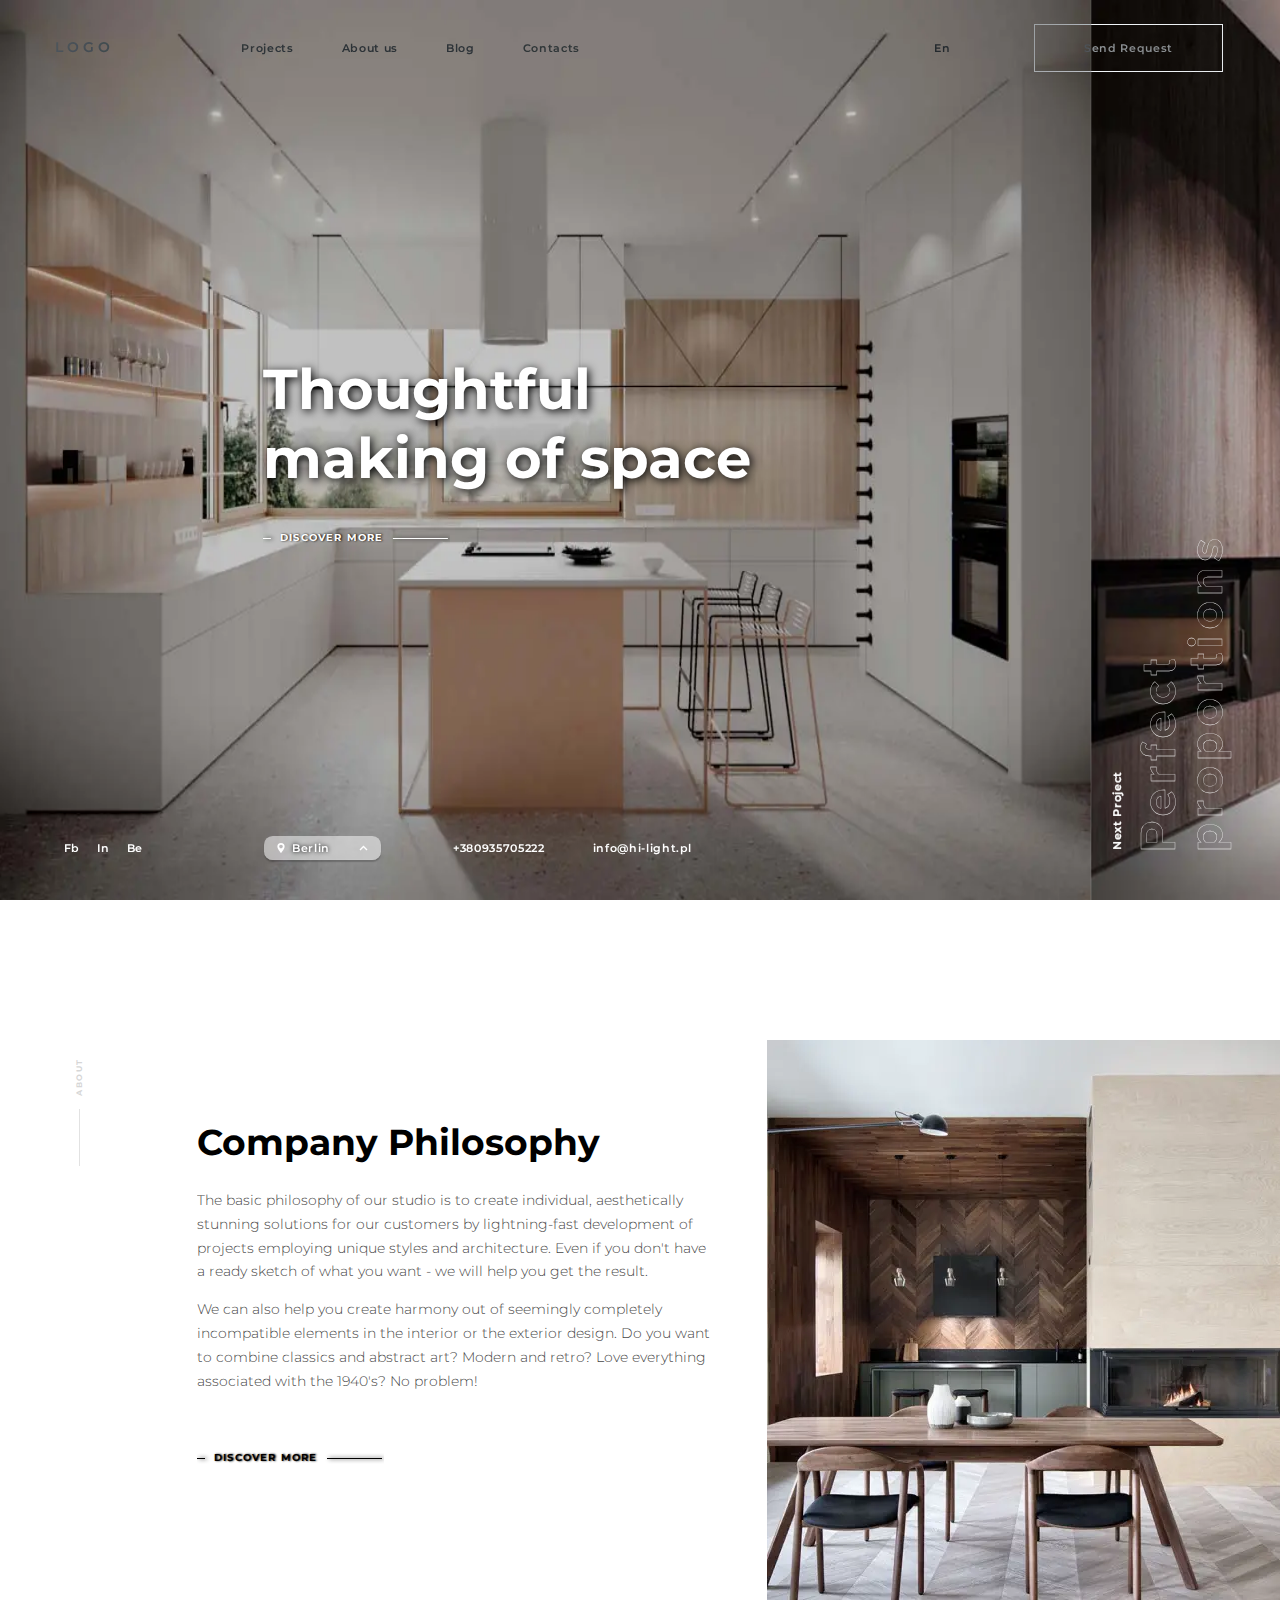
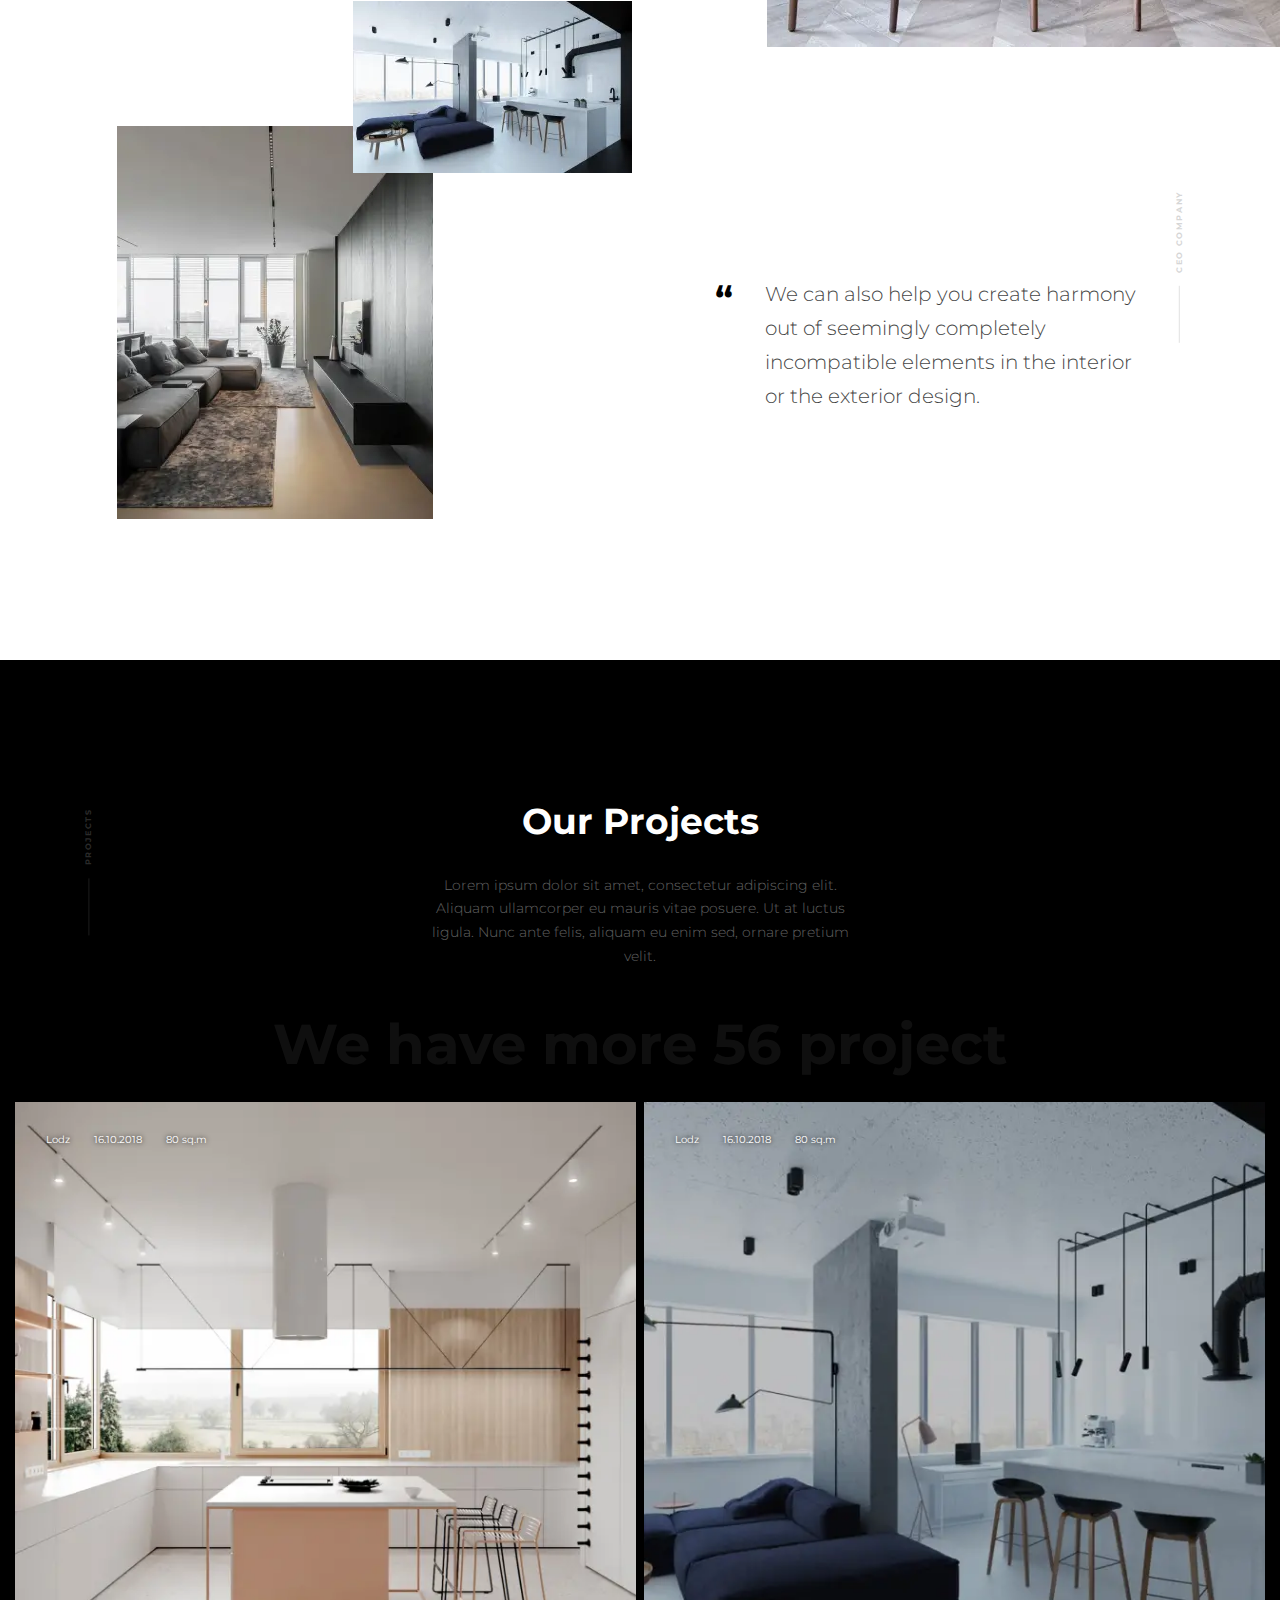
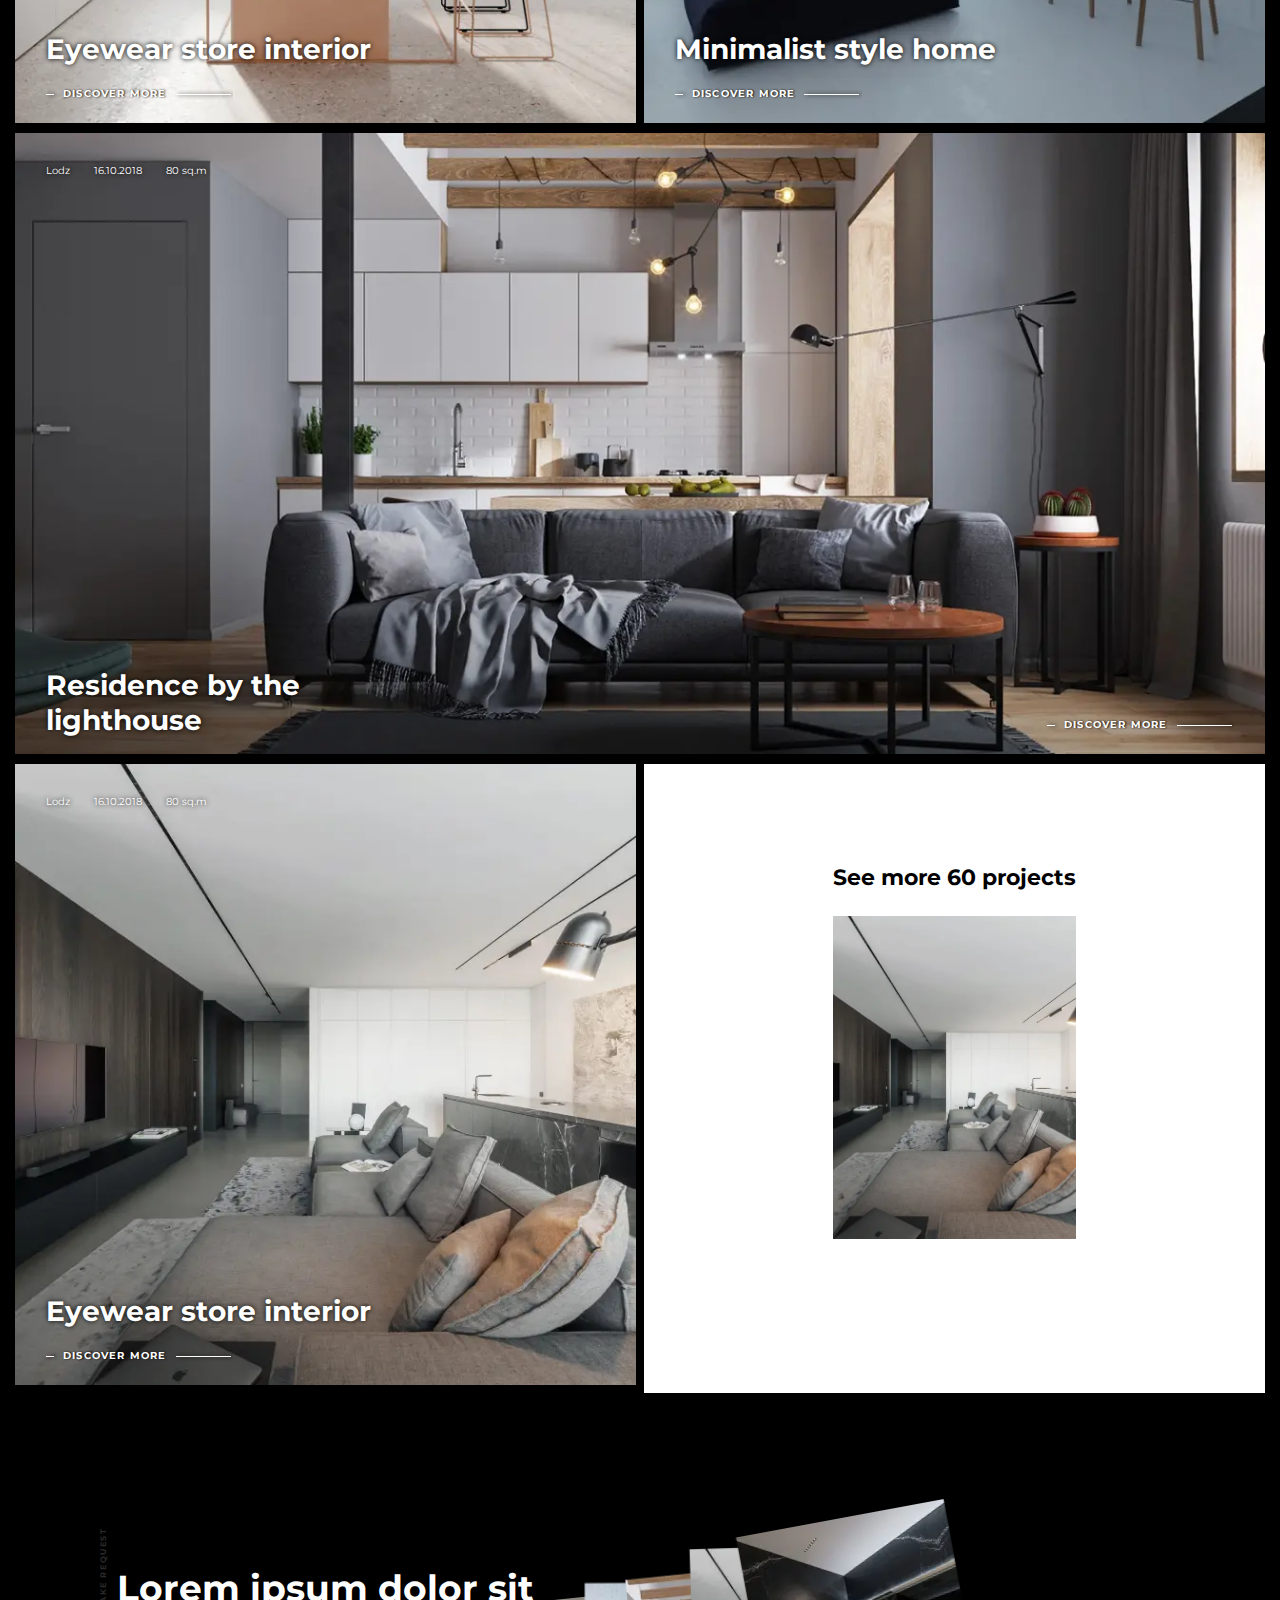
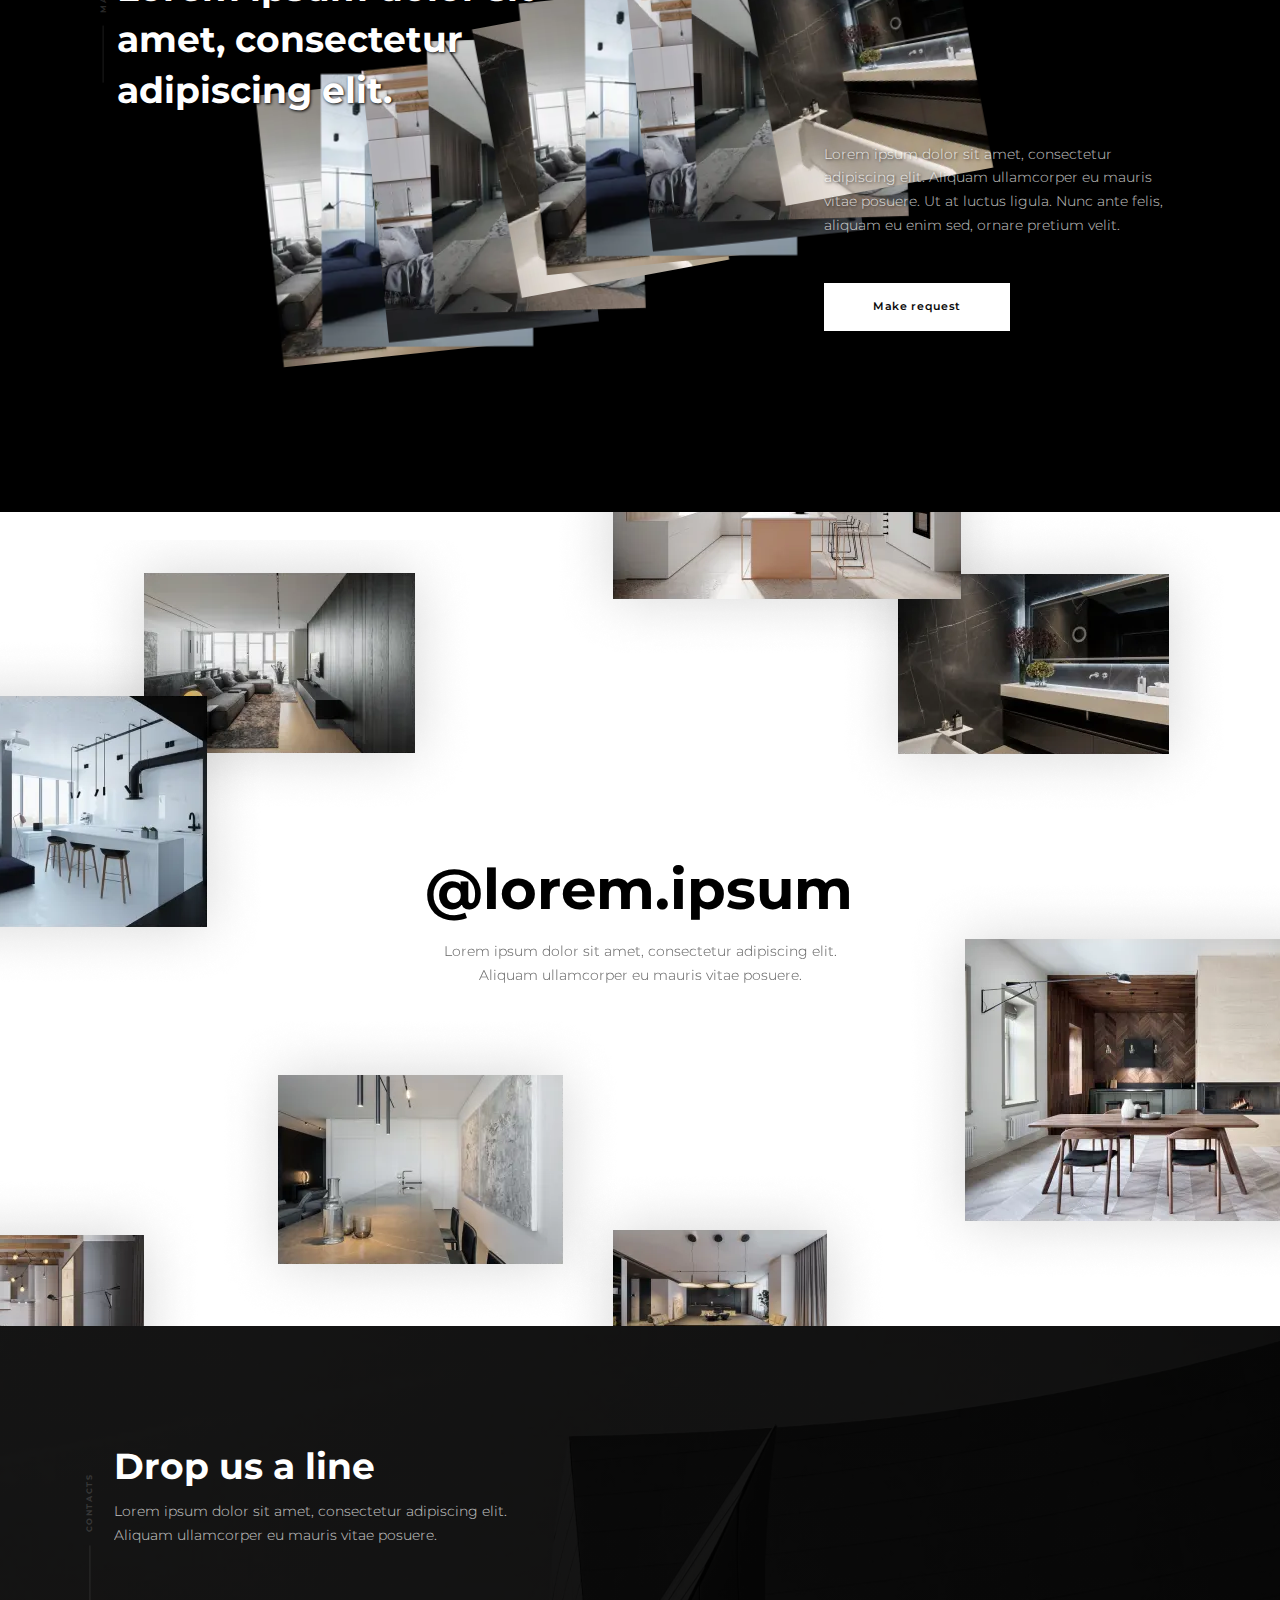
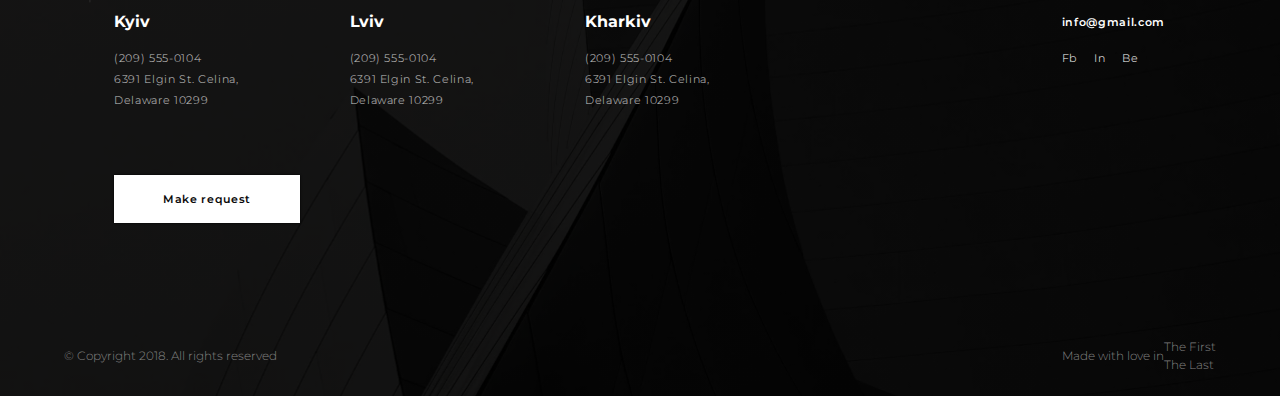
==== commit 19d07214: "pop-up desktop" ====
--- a/index.html
+++ b/index.html
@@ -91,11 +91,11 @@
     </div>     <div class="header__end">         <button class="language">En</button>-        <button class="button opacity-button">Send Request</button>+        <button class="button opacity-button request-pop-up">Send Request</button>     </div>      <div class="pop-up wrapper_">-        <button class="pop-up__close"></button>+        <button class="pop-up__close"><span></span></button>         <div class="pop-up__container wrapper_">             <form class="pop-up__data" id="pop-up-form" action="" type="post">                 <div class="pop-up__data_info">@@ -154,13 +154,13 @@
                                 id="aera8"><span></span></span>                     </div>                     <span><input id="file" type="file" name="file">-                        <div>+                        <div class="file-details">                             <p>Attach your file</p>                             <span>File size not more than 10 MB</span>                         </div>+                        <button class="button button-dark" type="submit" name="submit" id="pop-up__button">Send+                            Request</button>                     </span>-                    <button class="button button-dark" type="submit" name="submit" id="pop-up__button">Send-                        Request</button>                 </div>             </form>         </div>@@ -414,7 +414,7 @@
             <p>Lorem ipsum dolor sit amet, consectetur adipiscing elit. Aliquam ullamcorper eu mauris vitae posuere. Ut                 at                 luctus ligula. Nunc ante felis, aliquam eu enim sed, ornare pretium velit.</p>-            <button class="button button-light">Make request</button>+            <button class="button button-light request-pop-up">Make request</button>         </div>     </div>     <div class="c-request__img">@@ -490,7 +490,7 @@
                 <a href="mail:info@gmail.com">info@gmail.com</a>                 <span><span>Fb</span><span>In</span><span>Be</span></span>             </div>-            <button class="button button-light">Make request</button>+            <button class="button button-light request-pop-up">Make request</button>         </div>         <div class="c-contacts__right">             <a href="mail:info@gmail.com">info@gmail.com</a>--- a/css/style.min.css
+++ b/css/style.min.css
@@ -1 +1 @@
-@font-face{font-family:swiper-icons;src:url('data:application/font-woff;charset=utf-8;base64, [base64]//wADZ2x5ZgAAAywAAADMAAAD2MHtryVoZWFkAAABbAAAADAAAAA2E2+eoWhoZWEAAAGcAAAAHwAAACQC9gDzaG10eAAAAigAAAAZAAAArgJkABFsb2NhAAAC0AAAAFoAAABaFQAUGG1heHAAAAG8AAAAHwAAACAAcABAbmFtZQAAA/gAAAE5AAACXvFdBwlwb3N0AAAFNAAAAGIAAACE5s74hXjaY2BkYGAAYpf5Hu/j+W2+MnAzMYDAzaX6QjD6/4//Bxj5GA8AuRwMYGkAPywL13jaY2BkYGA88P8Agx4j+/8fQDYfA1AEBWgDAIB2BOoAeNpjYGRgYNBh4GdgYgABEMnIABJzYNADCQAACWgAsQB42mNgYfzCOIGBlYGB0YcxjYGBwR1Kf2WQZGhhYGBiYGVmgAFGBiQQkOaawtDAoMBQxXjg/wEGPcYDDA4wNUA2CCgwsAAAO4EL6gAAeNpj2M0gyAACqxgGNWBkZ2D4/wMA+xkDdgAAAHjaY2BgYGaAYBkGRgYQiAHyGMF8FgYHIM3DwMHABGQrMOgyWDLEM1T9/w8UBfEMgLzE////P/5//f/V/xv+r4eaAAeMbAxwIUYmIMHEgKYAYjUcsDAwsLKxc3BycfPw8jEQA/[base64]/uznmfPFBNODM2K7MTQ45YEAZqGP81AmGGcF3iPqOop0r1SPTaTbVkfUe4HXj97wYE+yNwWYxwWu4v1ugWHgo3S1XdZEVqWM7ET0cfnLGxWfkgR42o2PvWrDMBSFj/IHLaF0zKjRgdiVMwScNRAoWUoH78Y2icB/yIY09An6AH2Bdu/UB+yxopYshQiEvnvu0dURgDt8QeC8PDw7Fpji3fEA4z/PEJ6YOB5hKh4dj3EvXhxPqH/SKUY3rJ7srZ4FZnh1PMAtPhwP6fl2PMJMPDgeQ4rY8YT6Gzao0eAEA409DuggmTnFnOcSCiEiLMgxCiTI6Cq5DZUd3Qmp10vO0LaLTd2cjN4fOumlc7lUYbSQcZFkutRG7g6JKZKy0RmdLY680CDnEJ+UMkpFFe1RN7nxdVpXrC4aTtnaurOnYercZg2YVmLN/d/gczfEimrE/fs/bOuq29Zmn8tloORaXgZgGa78yO9/cnXm2BpaGvq25Dv9S4E9+5SIc9PqupJKhYFSSl47+Qcr1mYNAAAAeNptw0cKwkAAAMDZJA8Q7OUJvkLsPfZ6zFVERPy8qHh2YER+3i/BP83vIBLLySsoKimrqKqpa2hp6+jq6RsYGhmbmJqZSy0sraxtbO3sHRydnEMU4uR6yx7JJXveP7WrDycAAAAAAAH//wACeNpjYGRgYOABYhkgZgJCZgZNBkYGLQZtIJsFLMYAAAw3ALgAeNolizEKgDAQBCchRbC2sFER0YD6qVQiBCv/H9ezGI6Z5XBAw8CBK/m5iQQVauVbXLnOrMZv2oLdKFa8Pjuru2hJzGabmOSLzNMzvutpB3N42mNgZGBg4GKQYzBhYMxJLMlj4GBgAYow/P/PAJJhLM6sSoWKfWCAAwDAjgbRAAB42mNgYGBkAIIbCZo5IPrmUn0hGA0AO8EFTQAA');font-weight:400;font-style:normal}:root{--swiper-theme-color:#007aff}.swiper{margin-left:auto;margin-right:auto;position:relative;overflow:hidden;list-style:none;padding:0;z-index:1}.swiper-vertical>.swiper-wrapper{flex-direction:column}.swiper-wrapper{position:relative;width:100%;height:100%;z-index:1;display:flex;transition-property:transform;box-sizing:content-box}.swiper-android .swiper-slide,.swiper-wrapper{transform:translate3d(0,0,0)}.swiper-pointer-events{touch-action:pan-y}.swiper-pointer-events.swiper-vertical{touch-action:pan-x}.swiper-slide{flex-shrink:0;width:100%;height:100%;position:relative;transition-property:transform}.swiper-slide-invisible-blank{visibility:hidden}.swiper-autoheight,.swiper-autoheight .swiper-slide{height:auto}.swiper-autoheight .swiper-wrapper{align-items:flex-start;transition-property:transform,height}.swiper-backface-hidden .swiper-slide{transform:translateZ(0);-webkit-backface-visibility:hidden;backface-visibility:hidden}.swiper-3d,.swiper-3d.swiper-css-mode .swiper-wrapper{perspective:1200px}.swiper-3d .swiper-cube-shadow,.swiper-3d .swiper-slide,.swiper-3d .swiper-slide-shadow,.swiper-3d .swiper-slide-shadow-bottom,.swiper-3d .swiper-slide-shadow-left,.swiper-3d .swiper-slide-shadow-right,.swiper-3d .swiper-slide-shadow-top,.swiper-3d .swiper-wrapper{transform-style:preserve-3d}.swiper-3d .swiper-slide-shadow,.swiper-3d .swiper-slide-shadow-bottom,.swiper-3d .swiper-slide-shadow-left,.swiper-3d .swiper-slide-shadow-right,.swiper-3d .swiper-slide-shadow-top{position:absolute;left:0;top:0;width:100%;height:100%;pointer-events:none;z-index:10}.swiper-3d .swiper-slide-shadow{background:rgba(0,0,0,.15)}.swiper-3d .swiper-slide-shadow-left{background-image:linear-gradient(to left,rgba(0,0,0,.5),rgba(0,0,0,0))}.swiper-3d .swiper-slide-shadow-right{background-image:linear-gradient(to right,rgba(0,0,0,.5),rgba(0,0,0,0))}.swiper-3d .swiper-slide-shadow-top{background-image:linear-gradient(to top,rgba(0,0,0,.5),rgba(0,0,0,0))}.swiper-3d .swiper-slide-shadow-bottom{background-image:linear-gradient(to bottom,rgba(0,0,0,.5),rgba(0,0,0,0))}.swiper-css-mode>.swiper-wrapper{overflow:auto;scrollbar-width:none;-ms-overflow-style:none}.swiper-css-mode>.swiper-wrapper::-webkit-scrollbar{display:none}.swiper-css-mode>.swiper-wrapper>.swiper-slide{scroll-snap-align:start start}.swiper-horizontal.swiper-css-mode>.swiper-wrapper{scroll-snap-type:x mandatory}.swiper-vertical.swiper-css-mode>.swiper-wrapper{scroll-snap-type:y mandatory}.swiper-centered>.swiper-wrapper::before{content:'';flex-shrink:0;order:9999}.swiper-centered.swiper-horizontal>.swiper-wrapper>.swiper-slide:first-child{margin-inline-start:var(--swiper-centered-offset-before)}.swiper-centered.swiper-horizontal>.swiper-wrapper::before{height:100%;min-height:1px;width:var(--swiper-centered-offset-after)}.swiper-centered.swiper-vertical>.swiper-wrapper>.swiper-slide:first-child{margin-block-start:var(--swiper-centered-offset-before)}.swiper-centered.swiper-vertical>.swiper-wrapper::before{width:100%;min-width:1px;height:var(--swiper-centered-offset-after)}.swiper-centered>.swiper-wrapper>.swiper-slide{scroll-snap-align:center center}.swiper-virtual .swiper-slide{-webkit-backface-visibility:hidden;transform:translateZ(0)}.swiper-virtual.swiper-css-mode .swiper-wrapper::after{content:'';position:absolute;left:0;top:0;pointer-events:none}.swiper-virtual.swiper-css-mode.swiper-horizontal .swiper-wrapper::after{height:1px;width:var(--swiper-virtual-size)}.swiper-virtual.swiper-css-mode.swiper-vertical .swiper-wrapper::after{width:1px;height:var(--swiper-virtual-size)}:root{--swiper-navigation-size:44px}.swiper-button-next,.swiper-button-prev{position:absolute;top:50%;width:calc(var(--swiper-navigation-size)/ 44 * 27);height:var(--swiper-navigation-size);margin-top:calc(0px - (var(--swiper-navigation-size)/ 2));z-index:10;cursor:pointer;display:flex;align-items:center;justify-content:center;color:var(--swiper-navigation-color,var(--swiper-theme-color))}.swiper-button-next.swiper-button-disabled,.swiper-button-prev.swiper-button-disabled{opacity:.35;cursor:auto;pointer-events:none}.swiper-button-next.swiper-button-hidden,.swiper-button-prev.swiper-button-hidden{opacity:0;cursor:auto;pointer-events:none}.swiper-navigation-disabled .swiper-button-next,.swiper-navigation-disabled .swiper-button-prev{display:none!important}.swiper-button-next:after,.swiper-button-prev:after{font-family:swiper-icons;font-size:var(--swiper-navigation-size);text-transform:none!important;letter-spacing:0;font-variant:initial;line-height:1}.swiper-button-prev,.swiper-rtl .swiper-button-next{left:10px;right:auto}.swiper-button-prev:after,.swiper-rtl .swiper-button-next:after{content:'prev'}.swiper-button-next,.swiper-rtl .swiper-button-prev{right:10px;left:auto}.swiper-button-next:after,.swiper-rtl .swiper-button-prev:after{content:'next'}.swiper-button-lock{display:none}.swiper-pagination{position:absolute;text-align:center;transition:.3s opacity;transform:translate3d(0,0,0);z-index:10}.swiper-pagination.swiper-pagination-hidden{opacity:0}.swiper-pagination-disabled>.swiper-pagination,.swiper-pagination.swiper-pagination-disabled{display:none!important}.swiper-horizontal>.swiper-pagination-bullets,.swiper-pagination-bullets.swiper-pagination-horizontal,.swiper-pagination-custom,.swiper-pagination-fraction{bottom:10px;left:0;width:100%}.swiper-pagination-bullets-dynamic{overflow:hidden;font-size:0}.swiper-pagination-bullets-dynamic .swiper-pagination-bullet{transform:scale(.33);position:relative}.swiper-pagination-bullets-dynamic .swiper-pagination-bullet-active{transform:scale(1)}.swiper-pagination-bullets-dynamic .swiper-pagination-bullet-active-main{transform:scale(1)}.swiper-pagination-bullets-dynamic .swiper-pagination-bullet-active-prev{transform:scale(.66)}.swiper-pagination-bullets-dynamic .swiper-pagination-bullet-active-prev-prev{transform:scale(.33)}.swiper-pagination-bullets-dynamic .swiper-pagination-bullet-active-next{transform:scale(.66)}.swiper-pagination-bullets-dynamic .swiper-pagination-bullet-active-next-next{transform:scale(.33)}.swiper-pagination-bullet{width:var(--swiper-pagination-bullet-width,var(--swiper-pagination-bullet-size,8px));height:var(--swiper-pagination-bullet-height,var(--swiper-pagination-bullet-size,8px));display:inline-block;border-radius:50%;background:var(--swiper-pagination-bullet-inactive-color,#000);opacity:var(--swiper-pagination-bullet-inactive-opacity,.2)}button.swiper-pagination-bullet{border:none;margin:0;padding:0;box-shadow:none;-webkit-appearance:none;appearance:none}.swiper-pagination-clickable .swiper-pagination-bullet{cursor:pointer}.swiper-pagination-bullet:only-child{display:none!important}.swiper-pagination-bullet-active{opacity:var(--swiper-pagination-bullet-opacity,1);background:var(--swiper-pagination-color,var(--swiper-theme-color))}.swiper-pagination-vertical.swiper-pagination-bullets,.swiper-vertical>.swiper-pagination-bullets{right:10px;top:50%;transform:translate3d(0,-50%,0)}.swiper-pagination-vertical.swiper-pagination-bullets .swiper-pagination-bullet,.swiper-vertical>.swiper-pagination-bullets .swiper-pagination-bullet{margin:var(--swiper-pagination-bullet-vertical-gap,6px) 0;display:block}.swiper-pagination-vertical.swiper-pagination-bullets.swiper-pagination-bullets-dynamic,.swiper-vertical>.swiper-pagination-bullets.swiper-pagination-bullets-dynamic{top:50%;transform:translateY(-50%);width:8px}.swiper-pagination-vertical.swiper-pagination-bullets.swiper-pagination-bullets-dynamic .swiper-pagination-bullet,.swiper-vertical>.swiper-pagination-bullets.swiper-pagination-bullets-dynamic .swiper-pagination-bullet{display:inline-block;transition:.2s transform,.2s top}.swiper-horizontal>.swiper-pagination-bullets .swiper-pagination-bullet,.swiper-pagination-horizontal.swiper-pagination-bullets .swiper-pagination-bullet{margin:0 var(--swiper-pagination-bullet-horizontal-gap,4px)}.swiper-horizontal>.swiper-pagination-bullets.swiper-pagination-bullets-dynamic,.swiper-pagination-horizontal.swiper-pagination-bullets.swiper-pagination-bullets-dynamic{left:50%;transform:translateX(-50%);white-space:nowrap}.swiper-horizontal>.swiper-pagination-bullets.swiper-pagination-bullets-dynamic .swiper-pagination-bullet,.swiper-pagination-horizontal.swiper-pagination-bullets.swiper-pagination-bullets-dynamic .swiper-pagination-bullet{transition:.2s transform,.2s left}.swiper-horizontal.swiper-rtl>.swiper-pagination-bullets-dynamic .swiper-pagination-bullet{transition:.2s transform,.2s right}.swiper-pagination-progressbar{background:rgba(0,0,0,.25);position:absolute}.swiper-pagination-progressbar .swiper-pagination-progressbar-fill{background:var(--swiper-pagination-color,var(--swiper-theme-color));position:absolute;left:0;top:0;width:100%;height:100%;transform:scale(0);transform-origin:left top}.swiper-rtl .swiper-pagination-progressbar .swiper-pagination-progressbar-fill{transform-origin:right top}.swiper-horizontal>.swiper-pagination-progressbar,.swiper-pagination-progressbar.swiper-pagination-horizontal,.swiper-pagination-progressbar.swiper-pagination-vertical.swiper-pagination-progressbar-opposite,.swiper-vertical>.swiper-pagination-progressbar.swiper-pagination-progressbar-opposite{width:100%;height:4px;left:0;top:0}.swiper-horizontal>.swiper-pagination-progressbar.swiper-pagination-progressbar-opposite,.swiper-pagination-progressbar.swiper-pagination-horizontal.swiper-pagination-progressbar-opposite,.swiper-pagination-progressbar.swiper-pagination-vertical,.swiper-vertical>.swiper-pagination-progressbar{width:4px;height:100%;left:0;top:0}.swiper-pagination-lock{display:none}.swiper-scrollbar{border-radius:10px;position:relative;-ms-touch-action:none;background:rgba(0,0,0,.1)}.swiper-scrollbar-disabled>.swiper-scrollbar,.swiper-scrollbar.swiper-scrollbar-disabled{display:none!important}.swiper-horizontal>.swiper-scrollbar,.swiper-scrollbar.swiper-scrollbar-horizontal{position:absolute;left:1%;bottom:3px;z-index:50;height:5px;width:98%}.swiper-scrollbar.swiper-scrollbar-vertical,.swiper-vertical>.swiper-scrollbar{position:absolute;right:3px;top:1%;z-index:50;width:5px;height:98%}.swiper-scrollbar-drag{height:100%;width:100%;position:relative;background:rgba(0,0,0,.5);border-radius:10px;left:0;top:0}.swiper-scrollbar-cursor-drag{cursor:move}.swiper-scrollbar-lock{display:none}.swiper-zoom-container{width:100%;height:100%;display:flex;justify-content:center;align-items:center;text-align:center}.swiper-zoom-container>canvas,.swiper-zoom-container>img,.swiper-zoom-container>svg{max-width:100%;max-height:100%;object-fit:contain}.swiper-slide-zoomed{cursor:move}.swiper-lazy-preloader{width:42px;height:42px;position:absolute;left:50%;top:50%;margin-left:-21px;margin-top:-21px;z-index:10;transform-origin:50%;box-sizing:border-box;border:4px solid var(--swiper-preloader-color,var(--swiper-theme-color));border-radius:50%;border-top-color:transparent}.swiper-watch-progress .swiper-slide-visible .swiper-lazy-preloader,.swiper:not(.swiper-watch-progress) .swiper-lazy-preloader{animation:swiper-preloader-spin 1s infinite linear}.swiper-lazy-preloader-white{--swiper-preloader-color:#fff}.swiper-lazy-preloader-black{--swiper-preloader-color:#000}@keyframes swiper-preloader-spin{0%{transform:rotate(0)}100%{transform:rotate(360deg)}}.swiper .swiper-notification{position:absolute;left:0;top:0;pointer-events:none;opacity:0;z-index:-1000}.swiper-free-mode>.swiper-wrapper{transition-timing-function:ease-out;margin:0 auto}.swiper-grid>.swiper-wrapper{flex-wrap:wrap}.swiper-grid-column>.swiper-wrapper{flex-wrap:wrap;flex-direction:column}.swiper-fade.swiper-free-mode .swiper-slide{transition-timing-function:ease-out}.swiper-fade .swiper-slide{pointer-events:none;transition-property:opacity}.swiper-fade .swiper-slide .swiper-slide{pointer-events:none}.swiper-fade .swiper-slide-active,.swiper-fade .swiper-slide-active .swiper-slide-active{pointer-events:auto}.swiper-cube{overflow:visible}.swiper-cube .swiper-slide{pointer-events:none;-webkit-backface-visibility:hidden;backface-visibility:hidden;z-index:1;visibility:hidden;transform-origin:0 0;width:100%;height:100%}.swiper-cube .swiper-slide .swiper-slide{pointer-events:none}.swiper-cube.swiper-rtl .swiper-slide{transform-origin:100% 0}.swiper-cube .swiper-slide-active,.swiper-cube .swiper-slide-active .swiper-slide-active{pointer-events:auto}.swiper-cube .swiper-slide-active,.swiper-cube .swiper-slide-next,.swiper-cube .swiper-slide-next+.swiper-slide,.swiper-cube .swiper-slide-prev{pointer-events:auto;visibility:visible}.swiper-cube .swiper-slide-shadow-bottom,.swiper-cube .swiper-slide-shadow-left,.swiper-cube .swiper-slide-shadow-right,.swiper-cube .swiper-slide-shadow-top{z-index:0;-webkit-backface-visibility:hidden;backface-visibility:hidden}.swiper-cube .swiper-cube-shadow{position:absolute;left:0;bottom:0;width:100%;height:100%;opacity:.6;z-index:0}.swiper-cube .swiper-cube-shadow:before{content:'';background:#000;position:absolute;left:0;top:0;bottom:0;right:0;filter:blur(50px)}.swiper-flip{overflow:visible}.swiper-flip .swiper-slide{pointer-events:none;-webkit-backface-visibility:hidden;backface-visibility:hidden;z-index:1}.swiper-flip .swiper-slide .swiper-slide{pointer-events:none}.swiper-flip .swiper-slide-active,.swiper-flip .swiper-slide-active .swiper-slide-active{pointer-events:auto}.swiper-flip .swiper-slide-shadow-bottom,.swiper-flip .swiper-slide-shadow-left,.swiper-flip .swiper-slide-shadow-right,.swiper-flip .swiper-slide-shadow-top{z-index:0;-webkit-backface-visibility:hidden;backface-visibility:hidden}.swiper-creative .swiper-slide{-webkit-backface-visibility:hidden;backface-visibility:hidden;overflow:hidden;transition-property:transform,opacity,height}.swiper-cards{overflow:visible}.swiper-cards .swiper-slide{transform-origin:center bottom;-webkit-backface-visibility:hidden;backface-visibility:hidden;overflow:hidden}.header{position:fixed;top:0;left:0;width:100vw;display:flex;align-items:center;min-height:96px;padding:0 4.45% 0 4.3%;font-weight:600;color:#b3b3b3;transition:all .3s ease 0s;z-index:999}.header>*{z-index:1}.header__menu{margin-left:10.9%;order:2}.header__logo{letter-spacing:4px;order:1}.header__burger{order:3}.header__end{display:flex;margin-left:auto;order:4}.header__end *{mix-blend-mode:difference;color:#999}.header__end>:not(:first-child){margin-left:83px}.header.menu-opened,.header.pop-up-opened{mix-blend-mode:normal;padding-top:15px}.header.menu-opened .header__burger,.header.pop-up-opened .header__burger{margin-top:10px}.menu{display:flex;font-size:11px;line-height:13px;letter-spacing:.06em}.burger-menu{position:fixed;top:-105vh;left:0;width:100vw;height:100vh;overflow:hidden;border-radius:0 0 30vw 30vw;background:#080808;opacity:.98;z-index:0;transition:all .5s ease 0s,border-radius .3s ease .15s;display:flex;align-items:center;padding-left:20.6%}.burger-menu__footer{display:flex;align-items:center;position:absolute;bottom:40px;left:56px;z-index:100;color:#fff;font-size:11px}.burger-menu__footer>span :not(:last-child){margin-right:17px}.burger-menu__footer>span{margin-right:80px}.burger-menu__footer>label{margin-right:40px}.burger-menu__footer>a{letter-spacing:.06em;margin-right:32px}.burger-menu__footer input{position:absolute;opacity:0!important}.burger-menu.menu-opened{visibility:visible!important;top:0!important;border-radius:0}.menu-burger{margin-bottom:14px}.menu-burger>:not(:last-child){margin-bottom:4.4vh}.menu-burger__item{transition:all .3s ease 0s;font-weight:700;font-size:32px;line-height:39px;color:#fff;opacity:.5}.menu-burger__item:hover{opacity:1;padding-left:30px}.opacity-button{border:1px solid #fff;box-shadow:none}.pop-up{position:fixed;top:0;left:0;width:100vw;height:100vh;display:flex;background:rgba(0,0,0,.98);z-index:2}.pop-up__container{display:flex;max-width:1046px;min-height:803px;width:100%;height:803px;align-self:center;margin:0 auto 18px;align-items:center;justify-content:center;background:#f2f2f2}.pop-up__data{color:#3a3e4b!important}.pop-up__data>*{display:flex;flex-direction:column;max-width:800px;width:100%;min-height:330px;padding:42px 69px;background:#fff;border:1px solid rgba(0,0,0,.1)}.pop-up__data>:not(:last-child){margin-bottom:6px;min-height:354px}.pop-up__data_info h4{text-align:center}.pop-up__data_info>div{display:inherit;flex-wrap:wrap;justify-content:space-between}.pop-up__data_info textarea{width:100%;max-height:120px;white-space:wrap;background:0 0;border-bottom:1px solid rgba(214,214,214,.7)}.pop-up__data_info textarea::placeholder{color:#3a3e4b;font-weight:600;font-size:12px;line-height:13px;letter-spacing:.06em}.pop-up__data_info input{width:48%;font-weight:600;font-size:11px;line-height:13px;letter-spacing:.06em;height:30px;background:0 0;border-bottom:1px solid rgba(214,214,214,.7)}.pop-up__data_info input::placeholder{color:#3a3e4b}.pop-up__data_send input#file{position:relative;width:39px;height:39px;cursor:pointer;border-radius:50%}.pop-up__data_send input#file::after{content:"+";display:flex;align-items:center;justify-content:center;color:#434343;font-size:20px;position:absolute;top:0;left:0;width:100%;height:100%;background:#f7f7f6;border-radius:inherit;border:1px dashed rgba(58,62,75,.08);z-index:2}.pop-up__data_send #range{position:relative;display:flex;width:100%;justify-content:space-between}.pop-up__data_send #range span{position:relative;display:flex;flex-direction:column;align-items:center}.pop-up__data_send #range input{position:relative;width:20px;height:20px}.pop-up__data_send #range input+span{position:absolute;align-self:center;bottom:0;width:20px;height:20px;border-radius:50%;z-index:1;background:#f7f7f6}.pop-up__data_send #range input:checked+span{box-shadow:0 0 3px rgba(0,0,0,.5);background:#fff}.pop-up__data_send #range input::after{content:"";position:absolute;top:1px;left:1px;width:18px;height:18px;border-radius:50%;background:#afb0b2;border:7px solid #f7f7f6;z-index:2;transition:border .5s ease 0s}.pop-up__data_send #range input:checked::after{content:"";position:absolute;top:1px;left:1px;width:18px;height:18px;border-radius:50%;background:#fff;border:7px solid #1d1f26;z-index:3}.pop-up__data_send #range label{font-weight:500;font-size:9px;line-height:11px;letter-spacing:.06em;z-index:5}.pop-up__data_send #range::after{content:"";position:absolute;bottom:9px;left:0;margin-left:2%;width:96%;height:2px;background:rgba(214,214,214,.3);z-index:1}.pop-up__data_send>span{display:flex;letter-spacing:.06em}.pop-up__data_send>span p{font-weight:600;font-size:11px;line-height:13px;color:#3a3e4b}.pop-up__data_send>span span{font-weight:500;font-size:9px;line-height:11px;color:rgba(58,62,75,.45)}#pop-up-list{position:absolute;opacity:0;top:-100vh}.pop-up-list{position:relative;width:48%}.pop-up-list input{width:100%}.pop-up-list__items{position:absolute;visibility:hidden;opacity:0}.footer{position:absolute;bottom:0;width:100%;min-height:80px;padding:0 64px;z-index:100;font-size:12px;line-height:18px;display:flex;justify-content:space-between;align-items:center}.footer__right{display:flex;align-items:center}.c-request{position:relative;display:flex;width:100%;min-height:470px}.c-request__info{position:relative;display:flex;justify-content:space-between;width:100%;height:368px;margin-top:65px}.c-request__info div{z-index:1}.c-lorem{position:relative;display:flex;width:100%;height:100%;justify-content:center;align-items:center}.c-lorem .mobile-lorem{display:none}.c-lorem__text{z-index:20;mix-blend-mode:difference;color:#fff}.c-lorem__text h1{color:inherit;margin:5px 0 15px -2px}.c-lorem__text p{font-size:14px;line-height:24px;text-align:center;opacity:.6}.c-lorem__img{position:absolute;width:100%;height:100%;overflow:hidden}.c-lorem__img>img,.c-lorem__img>picture{position:absolute}.c-contacts{min-height:670px;display:flex;justify-content:space-between;padding:118px 0 158px}.c-contacts__right{display:flex;flex-direction:column;margin-right:1px;align-self:center;letter-spacing:.06em;font-size:11px}.c-contacts__right a{margin-bottom:13px}.c-contacts__right span>:not(:last-child){margin-right:17px}.c-contacts__right-mobile{display:flex;flex-direction:column;margin-right:1px;align-self:center;letter-spacing:.06em;font-size:11px}.c-contacts__right-mobile a{margin-bottom:5px}.c-contacts__right-mobile span>:not(:last-child){margin-right:17px}.c-contacts{max-width:1052px!important}.contact-data>:not(:last-child){margin-bottom:64px}.contact-data>:first-child>h2{margin-bottom:12px}.contact-data>p{opacity:.6}.contact-data__city{display:flex}.contact-data__city>:not(:last-child){margin-right:111px}.contact-data__city h5{margin-bottom:15px}.contact-data__city p{font-size:11px;letter-spacing:.06em;line-height:21px}@font-face{font-family:ProximaNova;src:local("ProximaNova-Bold"),url(../fonts/ProximaNova-Bold.woff) format("truetype");font-weight:700;font-style:normal}@font-face{font-family:Montserrat;src:url(../fonts/Montserrat-VariableFont_wght.ttf) format("truetype");font-weight:700}@font-face{font-family:Montserrat;src:url(../fonts/Montserrat-VariableFont_wght.ttf) format("truetype");font-weight:600}@font-face{font-family:Montserrat;src:url(../fonts/Montserrat-VariableFont_wght.ttf) format("truetype");font-weight:500}@font-face{font-family:Montserrat;src:url(../fonts/Montserrat-VariableFont_wght.ttf) format("truetype");font-weight:400}@font-face{font-family:Montserrat;src:url(../fonts/Montserrat-VariableFont_wght.ttf) format("truetype");font-weight:300}*,::after,::before{padding:0;margin:0;border:0;box-sizing:border-box}a{text-decoration:none;color:inherit;font-weight:600}li,ol,ul{list-style:none}h1,h2,h3,h4,h5,h6{font-weight:700}h1{font-size:56px;line-height:69px;color:#fff}h2{font-size:36px!important;line-height:44px}h3{font-size:28px!important;line-height:35px}h4{font-size:22px!important;line-height:28px}h5{font-size:16px!important;line-height:22px}h6{font-weight:inherit;font-size:inherit}p{opacity:.75}img{width:initial;height:initial}body,html{position:relative;width:100vw;overflow-x:hidden;font-family:Montserrat;font-weight:300;font-size:14px;line-height:170%;color:#080808;background:#fafafa}main{position:relative}.main{background:#fff;color:#000;transition:all 2.5s ease 0s}section{position:relative}.wrapper_{width:100%;padding:0 15px}.wrapper-no-limits{max-width:1440px;margin:0 auto}.container_{max-width:1312px;margin:0 auto}.container-md{max-width:1046px;margin:0 auto}.container-not-left{width:100%;padding-left:197px!important}button{background:0 0;border:none;font-family:inherit;font-size:11px;line-height:13px;letter-spacing:.075em;font-weight:600}.button{padding:0 49px;min-height:48px;display:flex;align-items:center;justify-content:center;font-weight:600!important;letter-spacing:.06em;box-shadow:0 0 2px #000}.button-light{background:#fff;color:#080808;cursor:pointer;transition:all .7s ease 0s}.button-light:hover{background:#000;border:1px solid #fff;color:#fff}.button-dark{background:#3a3e4b;color:#fff;cursor:pointer;transition:all .7s ease 0s}.button-dark:hover{background:#000;border:1px solid #fff;color:#fff}.discover-button{display:flex;align-items:center;font-weight:700;font-size:10px;line-height:12px;letter-spacing:.12em;text-transform:uppercase;text-shadow:1px 0 2px #000;cursor:pointer;width:187px;height:15px;overflow:hidden}.discover-button hr{box-shadow:2px 0 4px #000}.discover-button>hr:first-child{width:8px;height:.5px;background:#000;margin-right:9px}.discover-button>hr:last-child{width:55px;height:.5px;background:#000;margin-left:9px}.dark-bg{background:#000;color:#fff}.light-bg{background:#fff;color:#000}.city-list{position:relative;display:flex;align-items:center;width:117px;height:24px;letter-spacing:0;color:inherit;letter-spacing:.06em;cursor:pointer;padding:0 13px}.city-list__enter{text-shadow:0 0 4px #000}.city-list>img:nth-child(1),.city-list>picture:nth-child(1){margin-top:2px;margin-right:7px}.city-list>img:nth-child(3),.city-list>picture:nth-child(3){margin-left:auto;transition:transform .5s ease 0s;transform:rotate(-180deg)}#ct-list:checked~.city-list>.city-list__items{visibility:visible;height:80px;transition:all .5s ease 0s}#ct-list:checked~.city-list>picture:nth-child(3){transform:rotate(0);transition:transform .5s ease 0s}.city-list__items{display:flex;visibility:hidden;height:0;overflow-y:scroll;flex-direction:column;position:absolute;bottom:110%;left:50%;transform:translate(-50%,0);padding:3px 1px;width:100px;border:1px solid rgba(255,255,255,.6);border-radius:5px 5px 0 0}.city-list__items input{position:absolute!important;opacity:0!important}.city-list__items input:checked~label{color:#fff;font-size:14px}.city-list__items p{line-height:200%;text-align:center;width:90%;align-self:center;border-bottom:1px solid rgba(255,255,255,.5);border-top:1px solid rgba(255,255,255,.5);border-radius:7px}.city-list__items p:hover{color:#fff;font-size:12px;background:rgba(175,175,175,.75);width:100%}.c-gallery{display:flex;flex-direction:column}.c-gallery__one-item{position:relative;width:100%}.c-gallery__one-item>*{position:relative}.c-gallery__one-item img{width:100%}.c-gallery__two-item{position:relative;width:100%}.c-gallery__two-item>*{position:relative}.c-gallery__two-item img{width:100%}.worker-mail{display:flex;flex-direction:column;justify-content:space-between}.worker-mail h2{line-height:51px}.worker-mail_input{position:relative;max-width:382px;width:100%;height:35px;border-bottom:1px solid #515151}.worker-mail_input input{width:100%;height:100%;padding-bottom:10px;background:0 0;font-size:20px;line-height:170.66%;opacity:.8;letter-spacing:.09em}.worker-mail_input button{position:absolute;top:15%;right:3px;mix-blend-mode:difference;opacity:.6}@media (min-width:800px){.header__logo:hover{transform:scale(2) rotate(360deg);transition:transform .25s ease 0s}.menu__item:hover{transform:scale(1.5);transition:transform .5s ease 0s}.c-contacts__right-mobile{display:none}.discover-button:hover{text-shadow:2px 0 4px #000}.discover-button:hover hr{box-shadow:2px 0 4px #000;margin:0;width:100%}.discover-button:hover span{position:absolute;transform:translate(30%,-70%) scale(1.3);transition:all .5s ease 0s}.c-gallery__two-item{display:flex;justify-content:space-between;position:relative;flex-wrap:wrap;width:100%}.c-gallery__two-item>*{position:relative}.c-gallery__two-item>div{width:49.7%}.c-gallery__two-item>div img{width:100%}}@media (min-width:1100px){.menu__item:not(:last-child){margin-right:48px}.c-request__info p{margin-bottom:45px;text-shadow:1px 1px 3px #000}.c-request__info h2{line-height:51px;text-shadow:1px 1px 3px #000;z-index:1}.city-list{background:rgba(255,255,255,.5);box-shadow:0 1.15336px 1.22544px rgba(0,0,0,.2),inset 0 -.288339px .0720847px rgba(255,255,255,.23);backdrop-filter:blur(1px);border-radius:8.70783px}.city-list__items{background:rgba(125,125,125,.85);color:#c3c3c3}}@media (min-width:1100.1px){.c-request__info div{max-width:339px;align-self:flex-end}.c-request__info_title{max-width:424px!important;justify-self:left;align-self:flex-start!important}.c-request__img{position:absolute;left:14.5%;top:39.5%;width:738px;align-self:flex-end;display:flex;justify-content:space-between}.c-request__img>*{position:absolute}.c-request__img>:hover{z-index:2;transform:rotate(0)!important;transition:transform .7s ease 0s}.c-request__img>:hover img{transform:scale(1.75);transition:transform .7s ease 0s}.no-desktop{display:none}}@media (min-width:2000px){.c-lorem{max-width:2000px;margin:0 auto}}@media (max-width:1100px){.header__menu{visibility:hidden;position:absolute}.header__burger{display:flex;align-items:center;font-weight:600;font-size:11px;line-height:13px;letter-spacing:.06em;color:#b3b3b3;min-height:13px;transition:all .5s ease 0s;margin-bottom:3.5px;margin-left:10.8%;cursor:pointer}.header__burger span{transition:all .3s ease 0s!important}.header__burger span:first-child{margin-top:-6.5px;margin:-6.5px 24px 0 0;display:flex;flex:0 0 28px;height:1.5px;background:#b3b3b3}.header__burger span:first-child::after{transition:all .3s ease .15s!important;content:"";flex:1 1 28px;height:1.5px;background:#b3b3b3;margin-top:7px}.header__burger.menu-opened span:first-child{transform:rotate(45deg)}.header__burger.menu-opened span:first-child::after{transform:rotate(-90deg);margin:0}.header__burger.menu-opened span:last-child{opacity:0}.header__burger.menu-opened .bg-slider__footer{display:none}.header__end>:not(:first-child){margin-left:55px}.header{min-height:92px;padding:0 5.5% 0 5.3%}.burger-menu__footer{bottom:32px;left:56px}.burger-menu__footer>span :not(:last-child){margin-right:17px}.burger-menu__footer>span{margin-right:80px}.burger-menu__footer>label{margin-right:40px}.opacity-button{min-height:42px!important;padding:0 35px}.footer{min-height:86px;padding:0 58px}.c-request__info{flex-direction:column;align-items:center;text-align:center;height:341px}.c-request__info div{max-width:450px;display:flex;flex-direction:column;align-items:center}.c-request__info_title{width:360px!important}.c-request__info h2{line-height:45px}.c-request__info p{margin-bottom:68px}.c-request__img{display:none}.c-lorem picture{transform:scale(.845)}.c-lorem__text h1{color:inherit;margin:10px 0 18px 10px;text-align:center}.c-contacts{padding:104px 0 155px;min-height:628px}.c-contacts{max-width:706px!important}.contact-data>:not(:last-child){margin-bottom:56px}.contact-data__city>:not(:last-child){margin-right:49px}h1{font-size:48px;line-height:59px}h2{font-size:32px!important;line-height:39px}h3{font-size:20px!important;line-height:25.3px}h4{font-size:20px!important;line-height:25px}.container_{max-width:912px}.container-md{max-width:706px}.container-not-left{padding-left:159px!important}.button{min-height:42px}}@media (max-width:1100px) and (max-width:800px){.header__burger span:last-child{display:none}}@media (max-width:1100.1px){.city-list{border:1px solid #c4c4c4;border-radius:88px}.city-list__items{color:#e1e1e1}}@media (max-width:800px){.header__burger{order:4;margin-top:5px}.header__end{order:3}.header__end>:first-child{margin-right:18px;margin-top:3px}.header__end .button{display:none}.header{min-height:60px;padding:0 6.8% 0 6.1%}.burger-menu__footer{bottom:23px;left:24px;width:80%;justify-content:space-between}.burger-menu__footer>span{display:none!important}.burger-menu__footer>label{margin-right:0;align-self:flex-end;margin-bottom:1px}.burger-menu__footer_contacts{display:flex;flex-direction:column;justify-content:end}.burger-menu__footer_contacts a{text-align:right}.burger-menu__footer_contacts>:first-child{margin-bottom:6.5px}.burger-menu__footer_contacts>:last-child{margin-bottom:-1.5px}.footer{justify-content:flex-start;align-items:flex-start;flex-direction:column;min-height:76px;padding:0 25px}.footer>:first-child{margin-bottom:4px}.footer__right{margin-left:4px}.c-request{min-height:1px}.c-request__info{justify-content:start;min-height:1px;height:100%;align-items:flex-start;text-align:left}.c-request__info h2{max-width:82%;line-height:32px;margin-bottom:20px}.c-request__info div{align-items:flex-start}.c-request__info p{margin-bottom:41px}.c-lorem picture{transform:scale(.5)}.c-lorem__text h1{color:inherit;margin:29px 0 0 1px;font-size:31px!important;letter-spacing:.016em}.c-lorem__text p{max-width:85%;margin:14px auto 0}.c-lorem__text p br{display:none}.c-contacts{padding:56px 0 130px;flex-direction:column;justify-content:flex-start}.c-contacts>*{margin-left:1px}.c-contacts__right{display:none}.contact-data>:first-child>h2{margin-bottom:14px}.contact-data>:not(:last-child){margin-bottom:40px}.contact-data>:first-child>p{max-width:90%}.contact-data>:first-child>p br{display:none}.contact-data__city{justify-content:space-between;flex-wrap:wrap;padding-right:29px;margin-bottom:30px!important}.contact-data__city h5{margin-bottom:8px}.contact-data__city>*{margin-right:0!important}.contact-data__city>:not(:last-child){margin-bottom:33px}h1{font-size:40px;line-height:40px}h2{font-size:26px!important;line-height:32px}.container_{padding-left:9px!important;padding-right:9px!important}.container-md{padding-left:9px!important;padding-right:9px!important}.container-not-left{padding-left:24px!important}}@media (max-width:800spx){.no-mobile{display:none!important}}@media (max-width:500px){.c-lorem__img img:not(.mobile-lorem),.c-lorem__img picture:not(.mobile-lorem){display:none}.c-lorem__img img.mobile-lorem{display:flex!important;position:absolute;top:0!important;left:0!important;transform:scale(1);width:100%;height:100%}.c-lorem__img img.mobile-lorem img{display:block;width:100%;height:100%;object-fit:cover}}+@font-face{font-family:swiper-icons;src:url('data:application/font-woff;charset=utf-8;base64, [base64]//wADZ2x5ZgAAAywAAADMAAAD2MHtryVoZWFkAAABbAAAADAAAAA2E2+eoWhoZWEAAAGcAAAAHwAAACQC9gDzaG10eAAAAigAAAAZAAAArgJkABFsb2NhAAAC0AAAAFoAAABaFQAUGG1heHAAAAG8AAAAHwAAACAAcABAbmFtZQAAA/gAAAE5AAACXvFdBwlwb3N0AAAFNAAAAGIAAACE5s74hXjaY2BkYGAAYpf5Hu/j+W2+MnAzMYDAzaX6QjD6/4//Bxj5GA8AuRwMYGkAPywL13jaY2BkYGA88P8Agx4j+/8fQDYfA1AEBWgDAIB2BOoAeNpjYGRgYNBh4GdgYgABEMnIABJzYNADCQAACWgAsQB42mNgYfzCOIGBlYGB0YcxjYGBwR1Kf2WQZGhhYGBiYGVmgAFGBiQQkOaawtDAoMBQxXjg/wEGPcYDDA4wNUA2CCgwsAAAO4EL6gAAeNpj2M0gyAACqxgGNWBkZ2D4/wMA+xkDdgAAAHjaY2BgYGaAYBkGRgYQiAHyGMF8FgYHIM3DwMHABGQrMOgyWDLEM1T9/w8UBfEMgLzE////P/5//f/V/xv+r4eaAAeMbAxwIUYmIMHEgKYAYjUcsDAwsLKxc3BycfPw8jEQA/[base64]/uznmfPFBNODM2K7MTQ45YEAZqGP81AmGGcF3iPqOop0r1SPTaTbVkfUe4HXj97wYE+yNwWYxwWu4v1ugWHgo3S1XdZEVqWM7ET0cfnLGxWfkgR42o2PvWrDMBSFj/IHLaF0zKjRgdiVMwScNRAoWUoH78Y2icB/yIY09An6AH2Bdu/UB+yxopYshQiEvnvu0dURgDt8QeC8PDw7Fpji3fEA4z/PEJ6YOB5hKh4dj3EvXhxPqH/SKUY3rJ7srZ4FZnh1PMAtPhwP6fl2PMJMPDgeQ4rY8YT6Gzao0eAEA409DuggmTnFnOcSCiEiLMgxCiTI6Cq5DZUd3Qmp10vO0LaLTd2cjN4fOumlc7lUYbSQcZFkutRG7g6JKZKy0RmdLY680CDnEJ+UMkpFFe1RN7nxdVpXrC4aTtnaurOnYercZg2YVmLN/d/gczfEimrE/fs/bOuq29Zmn8tloORaXgZgGa78yO9/cnXm2BpaGvq25Dv9S4E9+5SIc9PqupJKhYFSSl47+Qcr1mYNAAAAeNptw0cKwkAAAMDZJA8Q7OUJvkLsPfZ6zFVERPy8qHh2YER+3i/BP83vIBLLySsoKimrqKqpa2hp6+jq6RsYGhmbmJqZSy0sraxtbO3sHRydnEMU4uR6yx7JJXveP7WrDycAAAAAAAH//wACeNpjYGRgYOABYhkgZgJCZgZNBkYGLQZtIJsFLMYAAAw3ALgAeNolizEKgDAQBCchRbC2sFER0YD6qVQiBCv/H9ezGI6Z5XBAw8CBK/m5iQQVauVbXLnOrMZv2oLdKFa8Pjuru2hJzGabmOSLzNMzvutpB3N42mNgZGBg4GKQYzBhYMxJLMlj4GBgAYow/P/PAJJhLM6sSoWKfWCAAwDAjgbRAAB42mNgYGBkAIIbCZo5IPrmUn0hGA0AO8EFTQAA');font-weight:400;font-style:normal}:root{--swiper-theme-color:#007aff}.swiper{margin-left:auto;margin-right:auto;position:relative;overflow:hidden;list-style:none;padding:0;z-index:1}.swiper-vertical>.swiper-wrapper{flex-direction:column}.swiper-wrapper{position:relative;width:100%;height:100%;z-index:1;display:flex;transition-property:transform;box-sizing:content-box}.swiper-android .swiper-slide,.swiper-wrapper{transform:translate3d(0,0,0)}.swiper-pointer-events{touch-action:pan-y}.swiper-pointer-events.swiper-vertical{touch-action:pan-x}.swiper-slide{flex-shrink:0;width:100%;height:100%;position:relative;transition-property:transform}.swiper-slide-invisible-blank{visibility:hidden}.swiper-autoheight,.swiper-autoheight .swiper-slide{height:auto}.swiper-autoheight .swiper-wrapper{align-items:flex-start;transition-property:transform,height}.swiper-backface-hidden .swiper-slide{transform:translateZ(0);-webkit-backface-visibility:hidden;backface-visibility:hidden}.swiper-3d,.swiper-3d.swiper-css-mode .swiper-wrapper{perspective:1200px}.swiper-3d .swiper-cube-shadow,.swiper-3d .swiper-slide,.swiper-3d .swiper-slide-shadow,.swiper-3d .swiper-slide-shadow-bottom,.swiper-3d .swiper-slide-shadow-left,.swiper-3d .swiper-slide-shadow-right,.swiper-3d .swiper-slide-shadow-top,.swiper-3d .swiper-wrapper{transform-style:preserve-3d}.swiper-3d .swiper-slide-shadow,.swiper-3d .swiper-slide-shadow-bottom,.swiper-3d .swiper-slide-shadow-left,.swiper-3d .swiper-slide-shadow-right,.swiper-3d .swiper-slide-shadow-top{position:absolute;left:0;top:0;width:100%;height:100%;pointer-events:none;z-index:10}.swiper-3d .swiper-slide-shadow{background:rgba(0,0,0,.15)}.swiper-3d .swiper-slide-shadow-left{background-image:linear-gradient(to left,rgba(0,0,0,.5),rgba(0,0,0,0))}.swiper-3d .swiper-slide-shadow-right{background-image:linear-gradient(to right,rgba(0,0,0,.5),rgba(0,0,0,0))}.swiper-3d .swiper-slide-shadow-top{background-image:linear-gradient(to top,rgba(0,0,0,.5),rgba(0,0,0,0))}.swiper-3d .swiper-slide-shadow-bottom{background-image:linear-gradient(to bottom,rgba(0,0,0,.5),rgba(0,0,0,0))}.swiper-css-mode>.swiper-wrapper{overflow:auto;scrollbar-width:none;-ms-overflow-style:none}.swiper-css-mode>.swiper-wrapper::-webkit-scrollbar{display:none}.swiper-css-mode>.swiper-wrapper>.swiper-slide{scroll-snap-align:start start}.swiper-horizontal.swiper-css-mode>.swiper-wrapper{scroll-snap-type:x mandatory}.swiper-vertical.swiper-css-mode>.swiper-wrapper{scroll-snap-type:y mandatory}.swiper-centered>.swiper-wrapper::before{content:'';flex-shrink:0;order:9999}.swiper-centered.swiper-horizontal>.swiper-wrapper>.swiper-slide:first-child{margin-inline-start:var(--swiper-centered-offset-before)}.swiper-centered.swiper-horizontal>.swiper-wrapper::before{height:100%;min-height:1px;width:var(--swiper-centered-offset-after)}.swiper-centered.swiper-vertical>.swiper-wrapper>.swiper-slide:first-child{margin-block-start:var(--swiper-centered-offset-before)}.swiper-centered.swiper-vertical>.swiper-wrapper::before{width:100%;min-width:1px;height:var(--swiper-centered-offset-after)}.swiper-centered>.swiper-wrapper>.swiper-slide{scroll-snap-align:center center}.swiper-virtual .swiper-slide{-webkit-backface-visibility:hidden;transform:translateZ(0)}.swiper-virtual.swiper-css-mode .swiper-wrapper::after{content:'';position:absolute;left:0;top:0;pointer-events:none}.swiper-virtual.swiper-css-mode.swiper-horizontal .swiper-wrapper::after{height:1px;width:var(--swiper-virtual-size)}.swiper-virtual.swiper-css-mode.swiper-vertical .swiper-wrapper::after{width:1px;height:var(--swiper-virtual-size)}:root{--swiper-navigation-size:44px}.swiper-button-next,.swiper-button-prev{position:absolute;top:50%;width:calc(var(--swiper-navigation-size)/ 44 * 27);height:var(--swiper-navigation-size);margin-top:calc(0px - (var(--swiper-navigation-size)/ 2));z-index:10;cursor:pointer;display:flex;align-items:center;justify-content:center;color:var(--swiper-navigation-color,var(--swiper-theme-color))}.swiper-button-next.swiper-button-disabled,.swiper-button-prev.swiper-button-disabled{opacity:.35;cursor:auto;pointer-events:none}.swiper-button-next.swiper-button-hidden,.swiper-button-prev.swiper-button-hidden{opacity:0;cursor:auto;pointer-events:none}.swiper-navigation-disabled .swiper-button-next,.swiper-navigation-disabled .swiper-button-prev{display:none!important}.swiper-button-next:after,.swiper-button-prev:after{font-family:swiper-icons;font-size:var(--swiper-navigation-size);text-transform:none!important;letter-spacing:0;font-variant:initial;line-height:1}.swiper-button-prev,.swiper-rtl .swiper-button-next{left:10px;right:auto}.swiper-button-prev:after,.swiper-rtl .swiper-button-next:after{content:'prev'}.swiper-button-next,.swiper-rtl .swiper-button-prev{right:10px;left:auto}.swiper-button-next:after,.swiper-rtl .swiper-button-prev:after{content:'next'}.swiper-button-lock{display:none}.swiper-pagination{position:absolute;text-align:center;transition:.3s opacity;transform:translate3d(0,0,0);z-index:10}.swiper-pagination.swiper-pagination-hidden{opacity:0}.swiper-pagination-disabled>.swiper-pagination,.swiper-pagination.swiper-pagination-disabled{display:none!important}.swiper-horizontal>.swiper-pagination-bullets,.swiper-pagination-bullets.swiper-pagination-horizontal,.swiper-pagination-custom,.swiper-pagination-fraction{bottom:10px;left:0;width:100%}.swiper-pagination-bullets-dynamic{overflow:hidden;font-size:0}.swiper-pagination-bullets-dynamic .swiper-pagination-bullet{transform:scale(.33);position:relative}.swiper-pagination-bullets-dynamic .swiper-pagination-bullet-active{transform:scale(1)}.swiper-pagination-bullets-dynamic .swiper-pagination-bullet-active-main{transform:scale(1)}.swiper-pagination-bullets-dynamic .swiper-pagination-bullet-active-prev{transform:scale(.66)}.swiper-pagination-bullets-dynamic .swiper-pagination-bullet-active-prev-prev{transform:scale(.33)}.swiper-pagination-bullets-dynamic .swiper-pagination-bullet-active-next{transform:scale(.66)}.swiper-pagination-bullets-dynamic .swiper-pagination-bullet-active-next-next{transform:scale(.33)}.swiper-pagination-bullet{width:var(--swiper-pagination-bullet-width,var(--swiper-pagination-bullet-size,8px));height:var(--swiper-pagination-bullet-height,var(--swiper-pagination-bullet-size,8px));display:inline-block;border-radius:50%;background:var(--swiper-pagination-bullet-inactive-color,#000);opacity:var(--swiper-pagination-bullet-inactive-opacity,.2)}button.swiper-pagination-bullet{border:none;margin:0;padding:0;box-shadow:none;-webkit-appearance:none;appearance:none}.swiper-pagination-clickable .swiper-pagination-bullet{cursor:pointer}.swiper-pagination-bullet:only-child{display:none!important}.swiper-pagination-bullet-active{opacity:var(--swiper-pagination-bullet-opacity,1);background:var(--swiper-pagination-color,var(--swiper-theme-color))}.swiper-pagination-vertical.swiper-pagination-bullets,.swiper-vertical>.swiper-pagination-bullets{right:10px;top:50%;transform:translate3d(0,-50%,0)}.swiper-pagination-vertical.swiper-pagination-bullets .swiper-pagination-bullet,.swiper-vertical>.swiper-pagination-bullets .swiper-pagination-bullet{margin:var(--swiper-pagination-bullet-vertical-gap,6px) 0;display:block}.swiper-pagination-vertical.swiper-pagination-bullets.swiper-pagination-bullets-dynamic,.swiper-vertical>.swiper-pagination-bullets.swiper-pagination-bullets-dynamic{top:50%;transform:translateY(-50%);width:8px}.swiper-pagination-vertical.swiper-pagination-bullets.swiper-pagination-bullets-dynamic .swiper-pagination-bullet,.swiper-vertical>.swiper-pagination-bullets.swiper-pagination-bullets-dynamic .swiper-pagination-bullet{display:inline-block;transition:.2s transform,.2s top}.swiper-horizontal>.swiper-pagination-bullets .swiper-pagination-bullet,.swiper-pagination-horizontal.swiper-pagination-bullets .swiper-pagination-bullet{margin:0 var(--swiper-pagination-bullet-horizontal-gap,4px)}.swiper-horizontal>.swiper-pagination-bullets.swiper-pagination-bullets-dynamic,.swiper-pagination-horizontal.swiper-pagination-bullets.swiper-pagination-bullets-dynamic{left:50%;transform:translateX(-50%);white-space:nowrap}.swiper-horizontal>.swiper-pagination-bullets.swiper-pagination-bullets-dynamic .swiper-pagination-bullet,.swiper-pagination-horizontal.swiper-pagination-bullets.swiper-pagination-bullets-dynamic .swiper-pagination-bullet{transition:.2s transform,.2s left}.swiper-horizontal.swiper-rtl>.swiper-pagination-bullets-dynamic .swiper-pagination-bullet{transition:.2s transform,.2s right}.swiper-pagination-progressbar{background:rgba(0,0,0,.25);position:absolute}.swiper-pagination-progressbar .swiper-pagination-progressbar-fill{background:var(--swiper-pagination-color,var(--swiper-theme-color));position:absolute;left:0;top:0;width:100%;height:100%;transform:scale(0);transform-origin:left top}.swiper-rtl .swiper-pagination-progressbar .swiper-pagination-progressbar-fill{transform-origin:right top}.swiper-horizontal>.swiper-pagination-progressbar,.swiper-pagination-progressbar.swiper-pagination-horizontal,.swiper-pagination-progressbar.swiper-pagination-vertical.swiper-pagination-progressbar-opposite,.swiper-vertical>.swiper-pagination-progressbar.swiper-pagination-progressbar-opposite{width:100%;height:4px;left:0;top:0}.swiper-horizontal>.swiper-pagination-progressbar.swiper-pagination-progressbar-opposite,.swiper-pagination-progressbar.swiper-pagination-horizontal.swiper-pagination-progressbar-opposite,.swiper-pagination-progressbar.swiper-pagination-vertical,.swiper-vertical>.swiper-pagination-progressbar{width:4px;height:100%;left:0;top:0}.swiper-pagination-lock{display:none}.swiper-scrollbar{border-radius:10px;position:relative;-ms-touch-action:none;background:rgba(0,0,0,.1)}.swiper-scrollbar-disabled>.swiper-scrollbar,.swiper-scrollbar.swiper-scrollbar-disabled{display:none!important}.swiper-horizontal>.swiper-scrollbar,.swiper-scrollbar.swiper-scrollbar-horizontal{position:absolute;left:1%;bottom:3px;z-index:50;height:5px;width:98%}.swiper-scrollbar.swiper-scrollbar-vertical,.swiper-vertical>.swiper-scrollbar{position:absolute;right:3px;top:1%;z-index:50;width:5px;height:98%}.swiper-scrollbar-drag{height:100%;width:100%;position:relative;background:rgba(0,0,0,.5);border-radius:10px;left:0;top:0}.swiper-scrollbar-cursor-drag{cursor:move}.swiper-scrollbar-lock{display:none}.swiper-zoom-container{width:100%;height:100%;display:flex;justify-content:center;align-items:center;text-align:center}.swiper-zoom-container>canvas,.swiper-zoom-container>img,.swiper-zoom-container>svg{max-width:100%;max-height:100%;object-fit:contain}.swiper-slide-zoomed{cursor:move}.swiper-lazy-preloader{width:42px;height:42px;position:absolute;left:50%;top:50%;margin-left:-21px;margin-top:-21px;z-index:10;transform-origin:50%;box-sizing:border-box;border:4px solid var(--swiper-preloader-color,var(--swiper-theme-color));border-radius:50%;border-top-color:transparent}.swiper-watch-progress .swiper-slide-visible .swiper-lazy-preloader,.swiper:not(.swiper-watch-progress) .swiper-lazy-preloader{animation:swiper-preloader-spin 1s infinite linear}.swiper-lazy-preloader-white{--swiper-preloader-color:#fff}.swiper-lazy-preloader-black{--swiper-preloader-color:#000}@keyframes swiper-preloader-spin{0%{transform:rotate(0)}100%{transform:rotate(360deg)}}.swiper .swiper-notification{position:absolute;left:0;top:0;pointer-events:none;opacity:0;z-index:-1000}.swiper-free-mode>.swiper-wrapper{transition-timing-function:ease-out;margin:0 auto}.swiper-grid>.swiper-wrapper{flex-wrap:wrap}.swiper-grid-column>.swiper-wrapper{flex-wrap:wrap;flex-direction:column}.swiper-fade.swiper-free-mode .swiper-slide{transition-timing-function:ease-out}.swiper-fade .swiper-slide{pointer-events:none;transition-property:opacity}.swiper-fade .swiper-slide .swiper-slide{pointer-events:none}.swiper-fade .swiper-slide-active,.swiper-fade .swiper-slide-active .swiper-slide-active{pointer-events:auto}.swiper-cube{overflow:visible}.swiper-cube .swiper-slide{pointer-events:none;-webkit-backface-visibility:hidden;backface-visibility:hidden;z-index:1;visibility:hidden;transform-origin:0 0;width:100%;height:100%}.swiper-cube .swiper-slide .swiper-slide{pointer-events:none}.swiper-cube.swiper-rtl .swiper-slide{transform-origin:100% 0}.swiper-cube .swiper-slide-active,.swiper-cube .swiper-slide-active .swiper-slide-active{pointer-events:auto}.swiper-cube .swiper-slide-active,.swiper-cube .swiper-slide-next,.swiper-cube .swiper-slide-next+.swiper-slide,.swiper-cube .swiper-slide-prev{pointer-events:auto;visibility:visible}.swiper-cube .swiper-slide-shadow-bottom,.swiper-cube .swiper-slide-shadow-left,.swiper-cube .swiper-slide-shadow-right,.swiper-cube .swiper-slide-shadow-top{z-index:0;-webkit-backface-visibility:hidden;backface-visibility:hidden}.swiper-cube .swiper-cube-shadow{position:absolute;left:0;bottom:0;width:100%;height:100%;opacity:.6;z-index:0}.swiper-cube .swiper-cube-shadow:before{content:'';background:#000;position:absolute;left:0;top:0;bottom:0;right:0;filter:blur(50px)}.swiper-flip{overflow:visible}.swiper-flip .swiper-slide{pointer-events:none;-webkit-backface-visibility:hidden;backface-visibility:hidden;z-index:1}.swiper-flip .swiper-slide .swiper-slide{pointer-events:none}.swiper-flip .swiper-slide-active,.swiper-flip .swiper-slide-active .swiper-slide-active{pointer-events:auto}.swiper-flip .swiper-slide-shadow-bottom,.swiper-flip .swiper-slide-shadow-left,.swiper-flip .swiper-slide-shadow-right,.swiper-flip .swiper-slide-shadow-top{z-index:0;-webkit-backface-visibility:hidden;backface-visibility:hidden}.swiper-creative .swiper-slide{-webkit-backface-visibility:hidden;backface-visibility:hidden;overflow:hidden;transition-property:transform,opacity,height}.swiper-cards{overflow:visible}.swiper-cards .swiper-slide{transform-origin:center bottom;-webkit-backface-visibility:hidden;backface-visibility:hidden;overflow:hidden}.header{position:fixed;top:0;left:0;width:100vw;display:flex;align-items:center;min-height:96px;padding:0 4.45% 0 4.3%;font-weight:600;mix-blend-mode:difference;color:#b3b3b3;transition:all .3s ease 0s;z-index:999}.header>*{z-index:1}.header__menu{margin-left:10.9%;order:2}.header__logo{letter-spacing:4px;order:1}.header__burger{order:3}.header__end{display:flex;margin-left:auto;order:4}.header__end *{mix-blend-mode:difference;color:#999}.header__end>:not(:first-child){margin-left:83px}.header.menu-opened{mix-blend-mode:normal;padding-top:15px}.header.menu-opened .header__burger{margin-top:10px}.header.pop-up-opened{mix-blend-mode:normal}.menu{display:flex;font-size:11px;line-height:13px;letter-spacing:.06em}.burger-menu{position:fixed;top:-105vh;left:0;width:100vw;height:100vh;overflow:hidden;border-radius:0 0 30vw 30vw;background:#080808;opacity:.98;z-index:0;transition:all .5s ease 0s,border-radius .3s ease .15s;display:flex;align-items:center;padding-left:20.6%}.burger-menu__footer{display:flex;align-items:center;position:absolute;bottom:40px;left:56px;z-index:100;color:#fff;font-size:11px}.burger-menu__footer>span :not(:last-child){margin-right:17px}.burger-menu__footer>span{margin-right:80px}.burger-menu__footer>label{margin-right:40px}.burger-menu__footer>a{letter-spacing:.06em;margin-right:32px}.burger-menu__footer input{position:absolute;opacity:0!important}.burger-menu.menu-opened{visibility:visible!important;top:0!important;border-radius:0}.menu-burger{margin-bottom:14px}.menu-burger>:not(:last-child){margin-bottom:4.4vh}.menu-burger__item{transition:all .3s ease 0s;font-weight:700;font-size:32px;line-height:39px;color:#fff;opacity:.5}.menu-burger__item:hover{opacity:1;padding-left:30px}.opacity-button{border:1px solid #fff;box-shadow:none}.pop-up{position:fixed;top:50vh;left:50vw;width:100vw;height:100vh;transform:translate(-50%,-50%) scale(0);visibility:hidden;opacity:0;display:flex;overflow-y:auto;background:rgba(0,0,0,.98);transition:all .5s ease 0s;z-index:2}.pop-up.pop-up-opened{visibility:visible;top:0;left:0;opacity:1;transform:translate(0,0) scale(1)}.pop-up__close{display:flex;position:absolute;right:38px;top:47px}.pop-up__close span{display:flex;transform-origin:center;transform:rotate(45deg);width:21px;height:1px;background:#fff;z-index:2}.pop-up__close span::after{content:"";width:21px;height:1px;background:#fff;transform-origin:center;transform:rotate(90deg);z-index:2}.pop-up__container{display:flex;position:absolute;top:7.7%;left:50%;transform:translate(-50%,0);max-width:1046px;min-height:803px;width:100%;height:803px;align-self:center;margin:0 auto 18px;align-items:center;justify-content:center;background:#f2f2f2}.pop-up__data{color:#3a3e4b!important}.pop-up__data>*{display:flex;flex-direction:column;max-width:800px;width:100%;min-height:330px;padding:42px 69px 5px;background:#fff;border:1px solid rgba(0,0,0,.1)}.pop-up__data>:not(:last-child){margin-bottom:6px;min-height:354px}.pop-up__data_info h4{text-align:center;margin-bottom:24px}.pop-up__data_info>div{display:inherit;flex-wrap:wrap;justify-content:space-between}.pop-up__data_info textarea{width:100%;min-height:50px;max-height:130px;margin-top:-15px;font-family:Montserrat;font-weight:400;font-size:11px;white-space:wrap;background:0 0;border-bottom:1px solid rgba(214,214,214,.7)}.pop-up__data_info textarea::placeholder{font-family:Montserrat;color:#3a3e4b;font-weight:600!important;font-size:11px;line-height:13px;letter-spacing:.06em}.pop-up__data_info input{width:47.3%;font-family:Montserrat;font-weight:400;font-size:11px;line-height:13px;letter-spacing:.06em;height:30px;margin-bottom:30.7px;background:0 0;border-bottom:1px solid rgba(214,214,214,.7)}.pop-up__data_info input::placeholder{font-family:Montserrat;letter-spacing:.06em;font-weight:600!important;font-size:11px;color:#3a3e4b}.pop-up__data_send>label{font-size:11px;font-weight:600;letter-spacing:.06em;line-height:15px}.pop-up__data_send input#file{position:relative;width:39px;height:39px;cursor:pointer;border-radius:50%}.pop-up__data_send input#file::after{content:"+";display:flex;align-items:center;justify-content:center;color:#434343;font-size:20px;position:absolute;top:0;left:0;width:100%;height:100%;background:#f7f7f6;border-radius:inherit;border:1px dashed rgba(58,62,75,.08);z-index:2}.pop-up__data_send #range{position:relative;display:flex;width:97%;margin:21.5px 0 53px 1.5%}.pop-up__data_send #range>:not(:first-child){margin-left:auto}.pop-up__data_send #range span{position:relative;display:flex;flex-direction:column;justify-content:end;align-items:center;min-height:40px}.pop-up__data_send #range label{position:absolute;top:0;white-space:nowrap}.pop-up__data_send #range input{position:absolute;width:20px;height:20px;bottom:0}.pop-up__data_send #range input+span::after{content:"";position:absolute;align-self:center;bottom:0;width:20px;height:20px;border-radius:50%;z-index:1;background:#f7f7f6}.pop-up__data_send #range input:checked+span::after{content:"";box-shadow:0 0 3px rgba(0,0,0,.5);background:#fff}.pop-up__data_send #range input::after{content:"";position:absolute;top:1px;left:1px;width:18px;height:18px;border-radius:50%;background:#afb0b2;border:7px solid #f7f7f6;z-index:2;transition:border .5s ease 0s}.pop-up__data_send #range input:checked::after{content:"";position:absolute;top:1px;left:1px;width:18px;height:18px;border-radius:50%;background:#fff;border:7px solid #1d1f26;z-index:3}.pop-up__data_send #range label{font-weight:500;font-size:9px;line-height:11px;letter-spacing:.06em;z-index:5}.pop-up__data_send #range::after{content:"";position:absolute;bottom:9px;left:0;margin-left:1%;width:98%;height:2px;background:rgba(214,214,214,.3);z-index:1}.pop-up__data_send .file-details{margin-left:12px;line-height:18px;align-self:center}.pop-up__data_send span:has(.file-details){position:relative;display:flex}.pop-up__data_send span:has(.file-details) p{font-weight:600;font-size:11px;line-height:13px;color:#3a3e4b;letter-spacing:.06em}.pop-up__data_send span:has(.file-details) span{font-weight:500;font-size:9px;line-height:11px;color:rgba(58,62,75,.45);letter-spacing:.06em}.pop-up__data_send span:has(.file-details) button{position:absolute;right:0}#pop-up-list{position:absolute;opacity:0;top:-100vh}.pop-up-list{position:relative;width:47.3%}.pop-up-list input{width:100%}.pop-up-list__items{position:absolute;visibility:hidden;opacity:0}.footer{position:absolute;bottom:0;width:100%;min-height:80px;padding:0 64px;z-index:100;font-size:12px;line-height:18px;display:flex;justify-content:space-between;align-items:center}.footer__right{display:flex;align-items:center}.c-request{position:relative;display:flex;width:100%;min-height:470px}.c-request__info{position:relative;display:flex;justify-content:space-between;width:100%;height:368px;margin-top:65px}.c-request__info div{z-index:1}.c-lorem{position:relative;display:flex;width:100%;height:100%;justify-content:center;align-items:center}.c-lorem .mobile-lorem{display:none}.c-lorem__text{z-index:20;mix-blend-mode:difference;color:#fff}.c-lorem__text h1{color:inherit;margin:5px 0 15px -2px}.c-lorem__text p{font-size:14px;line-height:24px;text-align:center;opacity:.6}.c-lorem__img{position:absolute;width:100%;height:100%;overflow:hidden}.c-lorem__img>img,.c-lorem__img>picture{position:absolute}.c-contacts{min-height:670px;display:flex;justify-content:space-between;padding:118px 0 158px}.c-contacts__right{display:flex;flex-direction:column;margin-right:1px;align-self:center;letter-spacing:.06em;font-size:11px}.c-contacts__right a{margin-bottom:13px}.c-contacts__right span>:not(:last-child){margin-right:17px}.c-contacts__right-mobile{display:flex;flex-direction:column;margin-right:1px;align-self:center;letter-spacing:.06em;font-size:11px}.c-contacts__right-mobile a{margin-bottom:5px}.c-contacts__right-mobile span>:not(:last-child){margin-right:17px}.c-contacts{max-width:1052px!important}.contact-data>:not(:last-child){margin-bottom:64px}.contact-data>:first-child>h2{margin-bottom:12px}.contact-data>p{opacity:.6}.contact-data__city{display:flex}.contact-data__city>:not(:last-child){margin-right:111px}.contact-data__city h5{margin-bottom:15px}.contact-data__city p{font-size:11px;letter-spacing:.06em;line-height:21px}@font-face{font-family:ProximaNova;src:local("ProximaNova-Bold"),url(../fonts/ProximaNova-Bold.woff) format("truetype");font-weight:700;font-style:normal}@font-face{font-family:Montserrat;src:url(../fonts/Montserrat-VariableFont_wght.ttf) format("truetype");font-weight:700}@font-face{font-family:Montserrat;src:url(../fonts/Montserrat-VariableFont_wght.ttf) format("truetype");font-weight:600}@font-face{font-family:Montserrat;src:url(../fonts/Montserrat-VariableFont_wght.ttf) format("truetype");font-weight:500}@font-face{font-family:Montserrat;src:url(../fonts/Montserrat-VariableFont_wght.ttf) format("truetype");font-weight:400}@font-face{font-family:Montserrat;src:url(../fonts/Montserrat-VariableFont_wght.ttf) format("truetype");font-weight:300}*,::after,::before{padding:0;margin:0;border:0;box-sizing:border-box}a{text-decoration:none;color:inherit;font-weight:600}li,ol,ul{list-style:none}h1,h2,h3,h4,h5,h6{font-weight:700}h1{font-size:56px;line-height:69px;color:#fff}h2{font-size:36px!important;line-height:44px}h3{font-size:28px!important;line-height:35px}h4{font-size:22px!important;line-height:28px}h5{font-size:16px!important;line-height:22px}h6{font-weight:inherit;font-size:inherit}p{opacity:.75}img{width:initial;height:initial}body,html{position:relative;width:100vw;overflow-x:hidden;font-family:Montserrat;font-weight:300;font-size:14px;line-height:170%;color:#080808;background:#fafafa}main{position:relative}.main{background:#fff;color:#000;transition:all 2.5s ease 0s}section{position:relative}.wrapper_{width:100%;padding:0 15px}.wrapper-no-limits{max-width:1440px;margin:0 auto}.container_{max-width:1312px;margin:0 auto}.container-md{max-width:1046px;margin:0 auto}.container-not-left{width:100%;padding-left:197px!important}button{background:0 0;border:none;font-family:inherit;font-size:11px;line-height:13px;letter-spacing:.075em;font-weight:600}.button{padding:0 49px;min-height:48px;display:flex;align-items:center;justify-content:center;font-weight:600!important;letter-spacing:.06em;box-shadow:0 0 2px #000}.button-light{background:#fff;color:#080808;cursor:pointer;transition:all .7s ease 0s}.button-light:hover{background:#000;border:1px solid #fff;color:#fff}.button-dark{background:#3a3e4b;color:#fff;cursor:pointer;transition:all .7s ease 0s}.button-dark:hover{background:#000;border:1px solid #fff;color:#fff}.discover-button{display:flex;align-items:center;font-weight:700;font-size:10px;line-height:12px;letter-spacing:.12em;text-transform:uppercase;text-shadow:1px 0 2px #000;cursor:pointer;width:187px;height:15px;overflow:hidden}.discover-button hr{box-shadow:2px 0 4px #000}.discover-button>hr:first-child{width:8px;height:.5px;background:#000;margin-right:9px}.discover-button>hr:last-child{width:55px;height:.5px;background:#000;margin-left:9px}.dark-bg{background:#000;color:#fff}.light-bg{background:#fff;color:#000}.city-list{position:relative;display:flex;align-items:center;width:117px;height:24px;letter-spacing:0;color:inherit;letter-spacing:.06em;cursor:pointer;padding:0 13px}.city-list__enter{text-shadow:0 0 4px #000}.city-list>img:nth-child(1),.city-list>picture:nth-child(1){margin-top:2px;margin-right:7px}.city-list>img:nth-child(3),.city-list>picture:nth-child(3){margin-left:auto;transition:transform .5s ease 0s;transform:rotate(-180deg)}#ct-list:checked~.city-list>.city-list__items{visibility:visible;height:80px;transition:all .5s ease 0s}#ct-list:checked~.city-list>picture:nth-child(3){transform:rotate(0);transition:transform .5s ease 0s}.city-list__items{display:flex;visibility:hidden;height:0;overflow-y:scroll;flex-direction:column;position:absolute;bottom:110%;left:50%;transform:translate(-50%,0);padding:3px 1px;width:100px;border:1px solid rgba(255,255,255,.6);border-radius:5px 5px 0 0}.city-list__items input{position:absolute!important;opacity:0!important}.city-list__items input:checked~label{color:#fff;font-size:14px}.city-list__items p{line-height:200%;text-align:center;width:90%;align-self:center;border-bottom:1px solid rgba(255,255,255,.5);border-top:1px solid rgba(255,255,255,.5);border-radius:7px}.city-list__items p:hover{color:#fff;font-size:12px;background:rgba(175,175,175,.75);width:100%}.c-gallery{display:flex;flex-direction:column}.c-gallery__one-item{position:relative;width:100%}.c-gallery__one-item>*{position:relative}.c-gallery__one-item img{width:100%}.c-gallery__two-item{position:relative;width:100%}.c-gallery__two-item>*{position:relative}.c-gallery__two-item img{width:100%}.worker-mail{display:flex;flex-direction:column;justify-content:space-between}.worker-mail h2{line-height:51px}.worker-mail_input{position:relative;max-width:382px;width:100%;height:35px;border-bottom:1px solid #515151}.worker-mail_input input{width:100%;height:100%;padding-bottom:10px;background:0 0;font-size:20px;line-height:170.66%;opacity:.8;letter-spacing:.09em}.worker-mail_input button{position:absolute;top:15%;right:3px;mix-blend-mode:difference;opacity:.6}@media (min-width:800px){.header__logo:hover{transform:scale(2) rotate(360deg);transition:transform .25s ease 0s}.menu__item:hover{transform:scale(1.5);transition:transform .5s ease 0s}.c-contacts__right-mobile{display:none}.discover-button:hover{text-shadow:2px 0 4px #000}.discover-button:hover hr{box-shadow:2px 0 4px #000;margin:0;width:100%}.discover-button:hover span{position:absolute;transform:translate(30%,-70%) scale(1.3);transition:all .5s ease 0s}.c-gallery__two-item{display:flex;justify-content:space-between;position:relative;flex-wrap:wrap;width:100%}.c-gallery__two-item>*{position:relative}.c-gallery__two-item>div{width:49.7%}.c-gallery__two-item>div img{width:100%}}@media (min-width:1100.1px){.header__burger{display:none}.c-request__info div{max-width:339px;align-self:flex-end}.c-request__info_title{max-width:424px!important;justify-self:left;align-self:flex-start!important}.c-request__img{position:absolute;left:14.5%;top:39.5%;width:738px;align-self:flex-end;display:flex;justify-content:space-between}.c-request__img>*{position:absolute}.c-request__img>:hover{z-index:2;transform:rotate(0)!important;transition:transform .7s ease 0s}.c-request__img>:hover img{transform:scale(1.75);transition:transform .7s ease 0s}.no-desktop{display:none}}@media (min-width:1100px){.menu__item:not(:last-child){margin-right:48px}.c-request__info p{margin-bottom:45px;text-shadow:1px 1px 3px #000}.c-request__info h2{line-height:51px;text-shadow:1px 1px 3px #000;z-index:1}.city-list{background:rgba(255,255,255,.5);box-shadow:0 1.15336px 1.22544px rgba(0,0,0,.2),inset 0 -.288339px .0720847px rgba(255,255,255,.23);backdrop-filter:blur(1px);border-radius:8.70783px}.city-list__items{background:rgba(125,125,125,.85);color:#c3c3c3}}@media (min-width:2000px){.c-lorem{max-width:2000px;margin:0 auto}}@media (max-width:1100px){.header__menu{visibility:hidden;position:absolute}.header__burger{display:flex;align-items:center;font-weight:600;font-size:11px;line-height:13px;letter-spacing:.06em;color:#b3b3b3;min-height:13px;transition:all .5s ease 0s;margin-bottom:3.5px;margin-left:10.8%;cursor:pointer}.header__burger span{transition:all .3s ease 0s!important}.header__burger span:first-child{margin-top:-6.5px;margin:-6.5px 24px 0 0;display:flex;flex:0 0 28px;height:1.5px;background:#b3b3b3}.header__burger span:first-child::after{transition:all .3s ease .15s!important;content:"";flex:1 1 28px;height:1.5px;background:#b3b3b3;margin-top:7px}.header__burger.menu-opened span:first-child{transform:rotate(45deg)}.header__burger.menu-opened span:first-child::after{transform:rotate(-90deg);margin:0}.header__burger.menu-opened span:last-child{opacity:0}.header__burger.menu-opened .bg-slider__footer{display:none}.header__end>:not(:first-child){margin-left:55px}.header{min-height:92px;padding:0 5.5% 0 5.3%}.burger-menu__footer{bottom:32px;left:56px}.burger-menu__footer>span :not(:last-child){margin-right:17px}.burger-menu__footer>span{margin-right:80px}.burger-menu__footer>label{margin-right:40px}.opacity-button{min-height:42px!important;padding:0 35px}.footer{min-height:86px;padding:0 58px}.c-request__info{flex-direction:column;align-items:center;text-align:center;height:341px}.c-request__info div{max-width:450px;display:flex;flex-direction:column;align-items:center}.c-request__info_title{width:360px!important}.c-request__info h2{line-height:45px}.c-request__info p{margin-bottom:68px}.c-request__img{display:none}.c-lorem picture{transform:scale(.845)}.c-lorem__text h1{color:inherit;margin:10px 0 18px 10px;text-align:center}.c-contacts{padding:104px 0 155px;min-height:628px}.c-contacts{max-width:706px!important}.contact-data>:not(:last-child){margin-bottom:56px}.contact-data__city>:not(:last-child){margin-right:49px}h1{font-size:48px;line-height:59px}h2{font-size:32px!important;line-height:39px}h3{font-size:20px!important;line-height:25.3px}h4{font-size:20px!important;line-height:25px}.container_{max-width:912px}.container-md{max-width:706px}.container-not-left{padding-left:159px!important}.button{min-height:42px}}@media (max-width:1100px) and (max-width:800px){.header__burger span:last-child{display:none}}@media (max-width:1100.1px){.city-list{border:1px solid #c4c4c4;border-radius:88px}.city-list__items{color:#e1e1e1}}@media (max-width:800px){.header__burger{order:4;margin-top:5px}.header__end{order:3}.header__end>:first-child{margin-right:18px;margin-top:3px}.header__end .button{display:none}.header{min-height:60px;padding:0 6.8% 0 6.1%}.burger-menu__footer{bottom:23px;left:24px;width:80%;justify-content:space-between}.burger-menu__footer>span{display:none!important}.burger-menu__footer>label{margin-right:0;align-self:flex-end;margin-bottom:1px}.burger-menu__footer_contacts{display:flex;flex-direction:column;justify-content:end}.burger-menu__footer_contacts a{text-align:right}.burger-menu__footer_contacts>:first-child{margin-bottom:6.5px}.burger-menu__footer_contacts>:last-child{margin-bottom:-1.5px}.footer{justify-content:flex-start;align-items:flex-start;flex-direction:column;min-height:76px;padding:0 25px}.footer>:first-child{margin-bottom:4px}.footer__right{margin-left:4px}.c-request{min-height:1px}.c-request__info{justify-content:start;min-height:1px;height:100%;align-items:flex-start;text-align:left}.c-request__info h2{max-width:82%;line-height:32px;margin-bottom:20px}.c-request__info div{align-items:flex-start}.c-request__info p{margin-bottom:41px}.c-lorem picture{transform:scale(.5)}.c-lorem__text h1{color:inherit;margin:29px 0 0 1px;font-size:31px!important;letter-spacing:.016em}.c-lorem__text p{max-width:85%;margin:14px auto 0}.c-lorem__text p br{display:none}.c-contacts{padding:56px 0 130px;flex-direction:column;justify-content:flex-start}.c-contacts>*{margin-left:1px}.c-contacts__right{display:none}.contact-data>:first-child>h2{margin-bottom:14px}.contact-data>:not(:last-child){margin-bottom:40px}.contact-data>:first-child>p{max-width:90%}.contact-data>:first-child>p br{display:none}.contact-data__city{justify-content:space-between;flex-wrap:wrap;padding-right:29px;margin-bottom:30px!important}.contact-data__city h5{margin-bottom:8px}.contact-data__city>*{margin-right:0!important}.contact-data__city>:not(:last-child){margin-bottom:33px}h1{font-size:40px;line-height:40px}h2{font-size:26px!important;line-height:32px}.container_{padding-left:9px!important;padding-right:9px!important}.container-md{padding-left:9px!important;padding-right:9px!important}.container-not-left{padding-left:24px!important}}@media (max-width:800spx){.no-mobile{display:none!important}}@media (max-width:500px){.c-lorem__img img:not(.mobile-lorem),.c-lorem__img picture:not(.mobile-lorem){display:none}.c-lorem__img img.mobile-lorem{display:flex!important;position:absolute;top:0!important;left:0!important;transform:scale(1);width:100%;height:100%}.c-lorem__img img.mobile-lorem img{display:block;width:100%;height:100%;object-fit:cover}}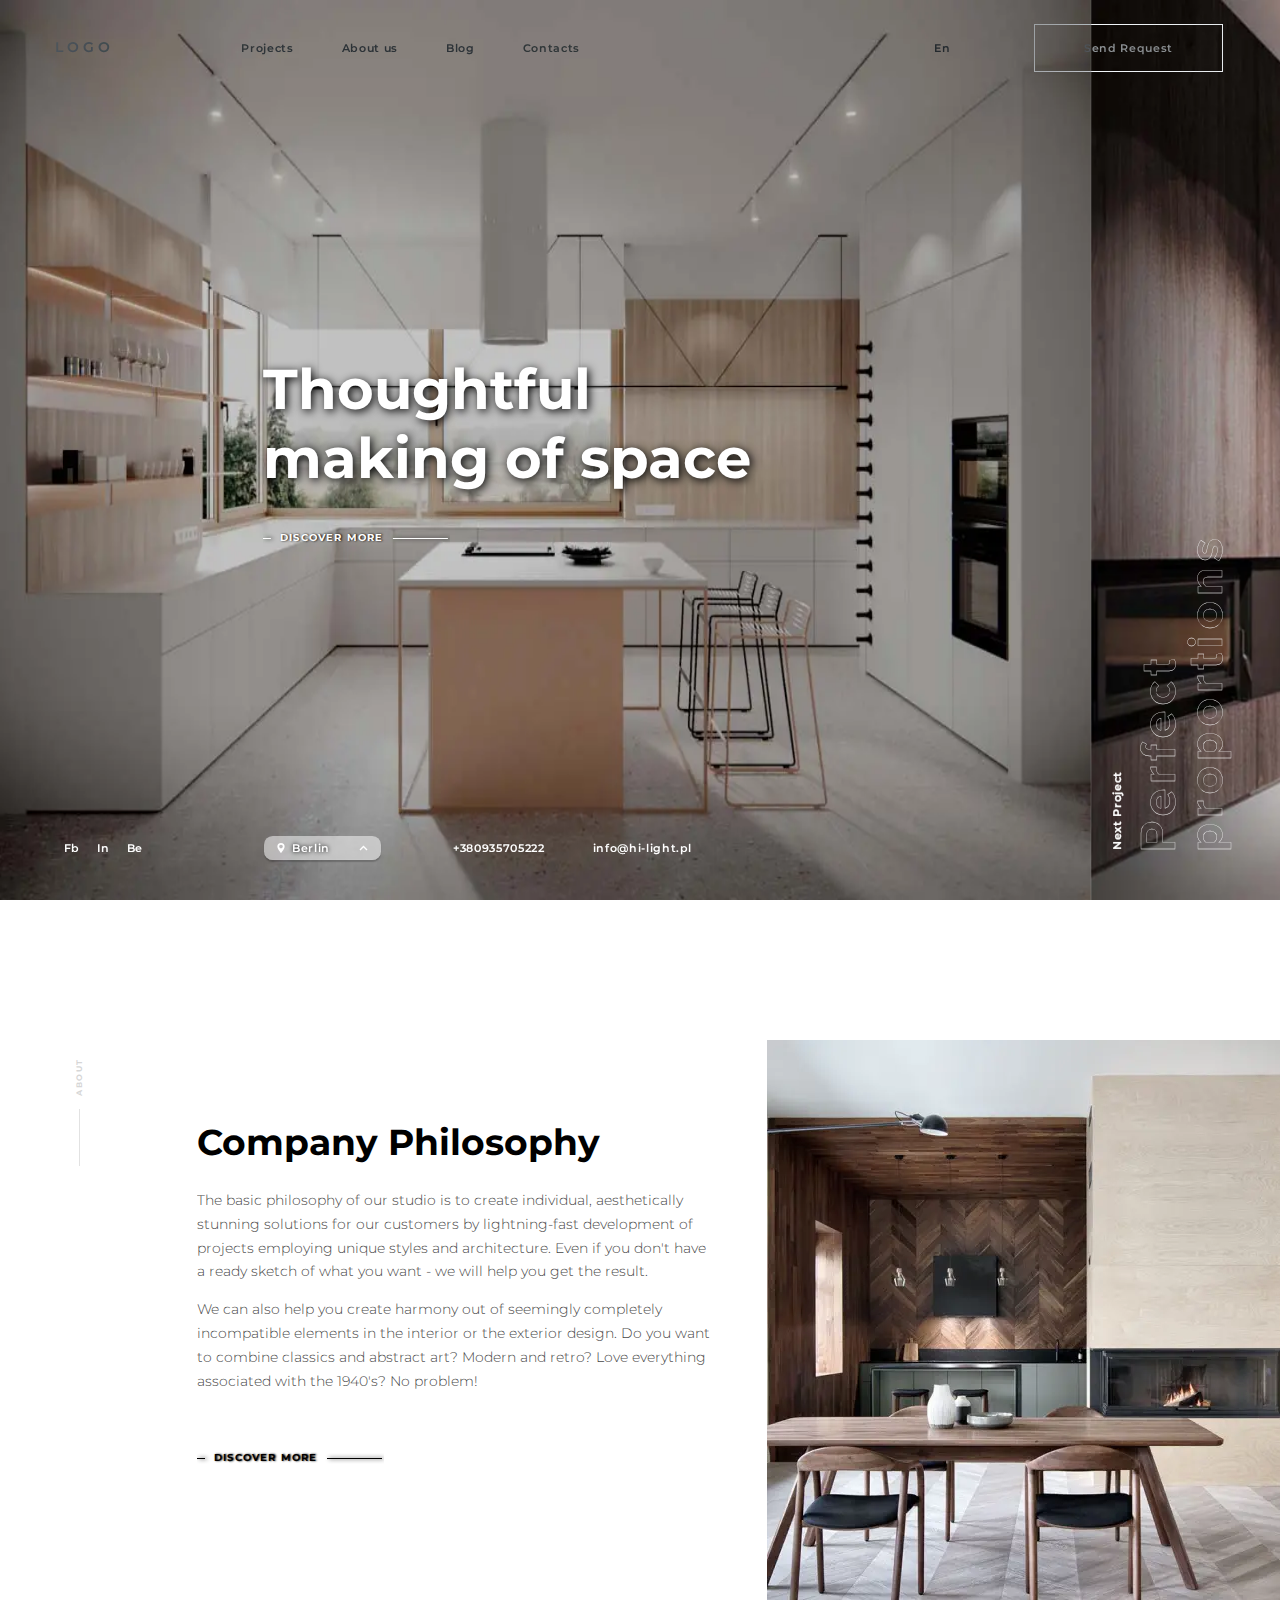
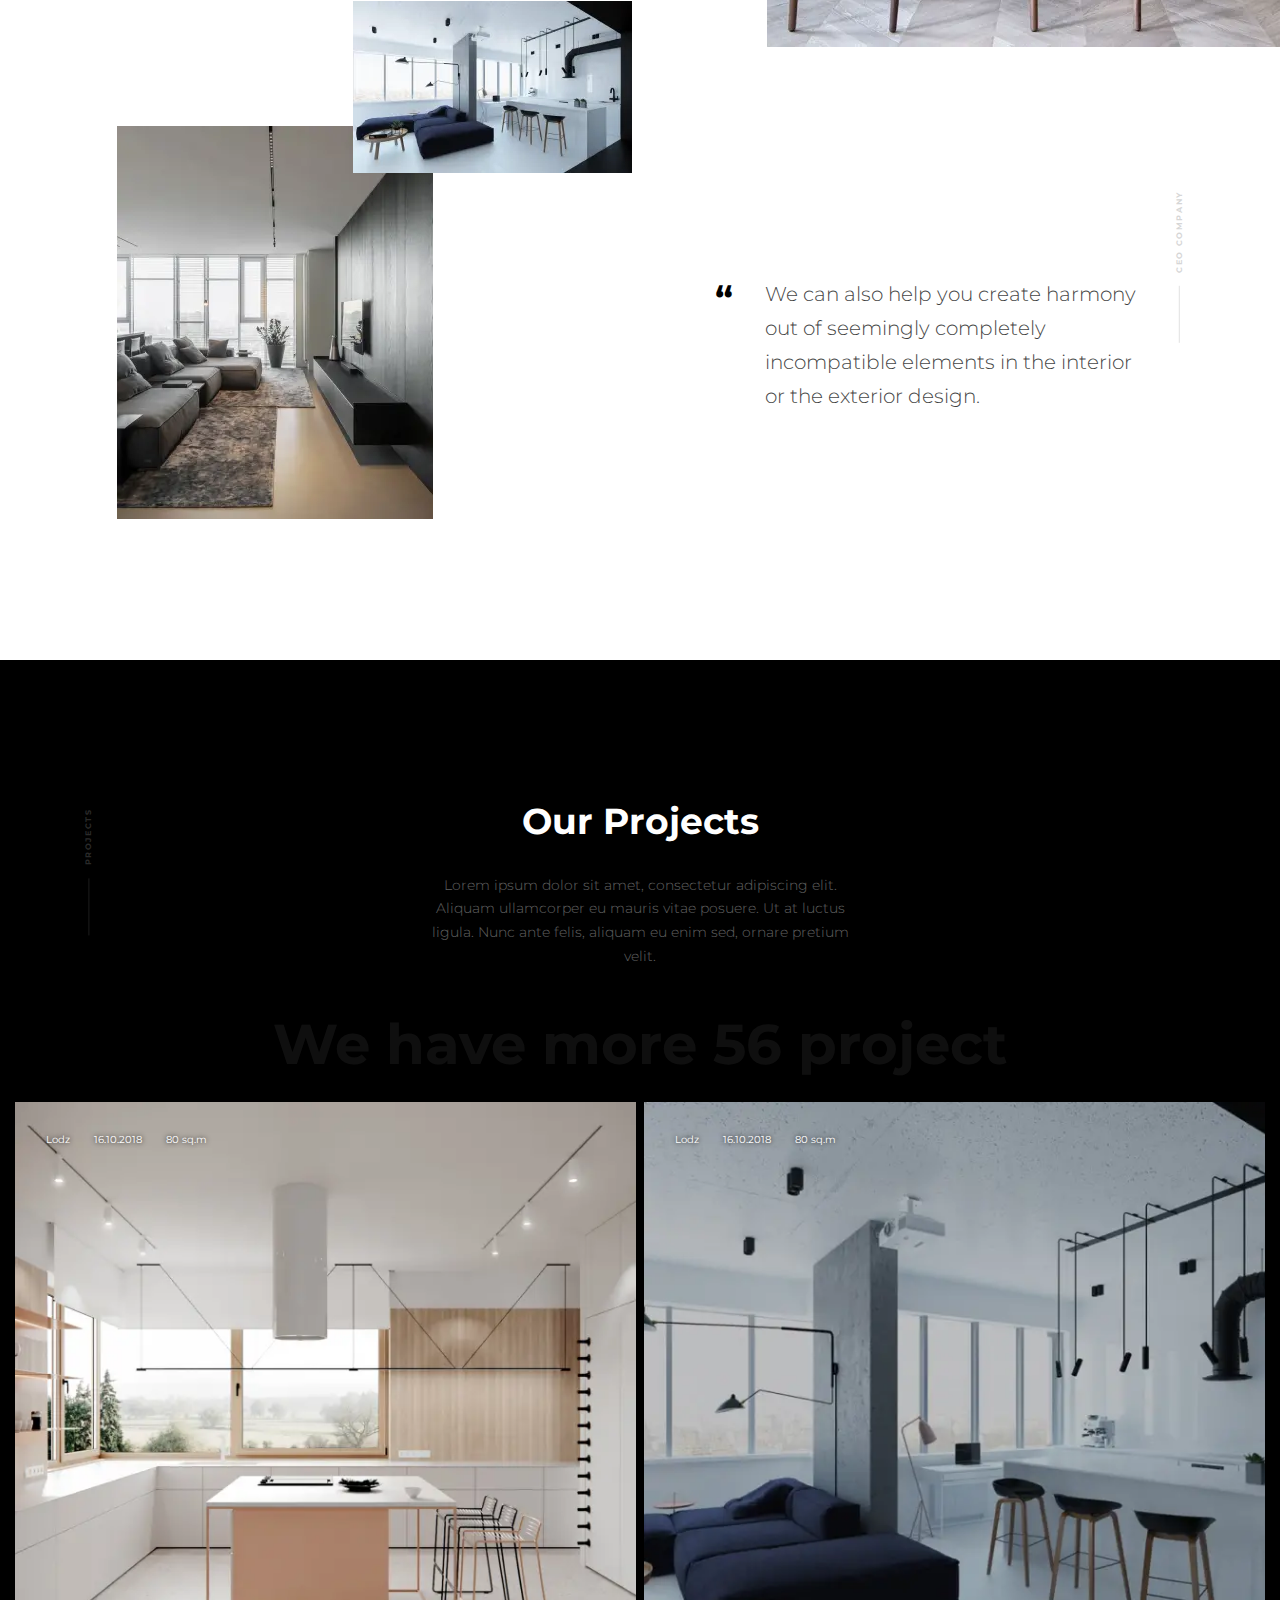
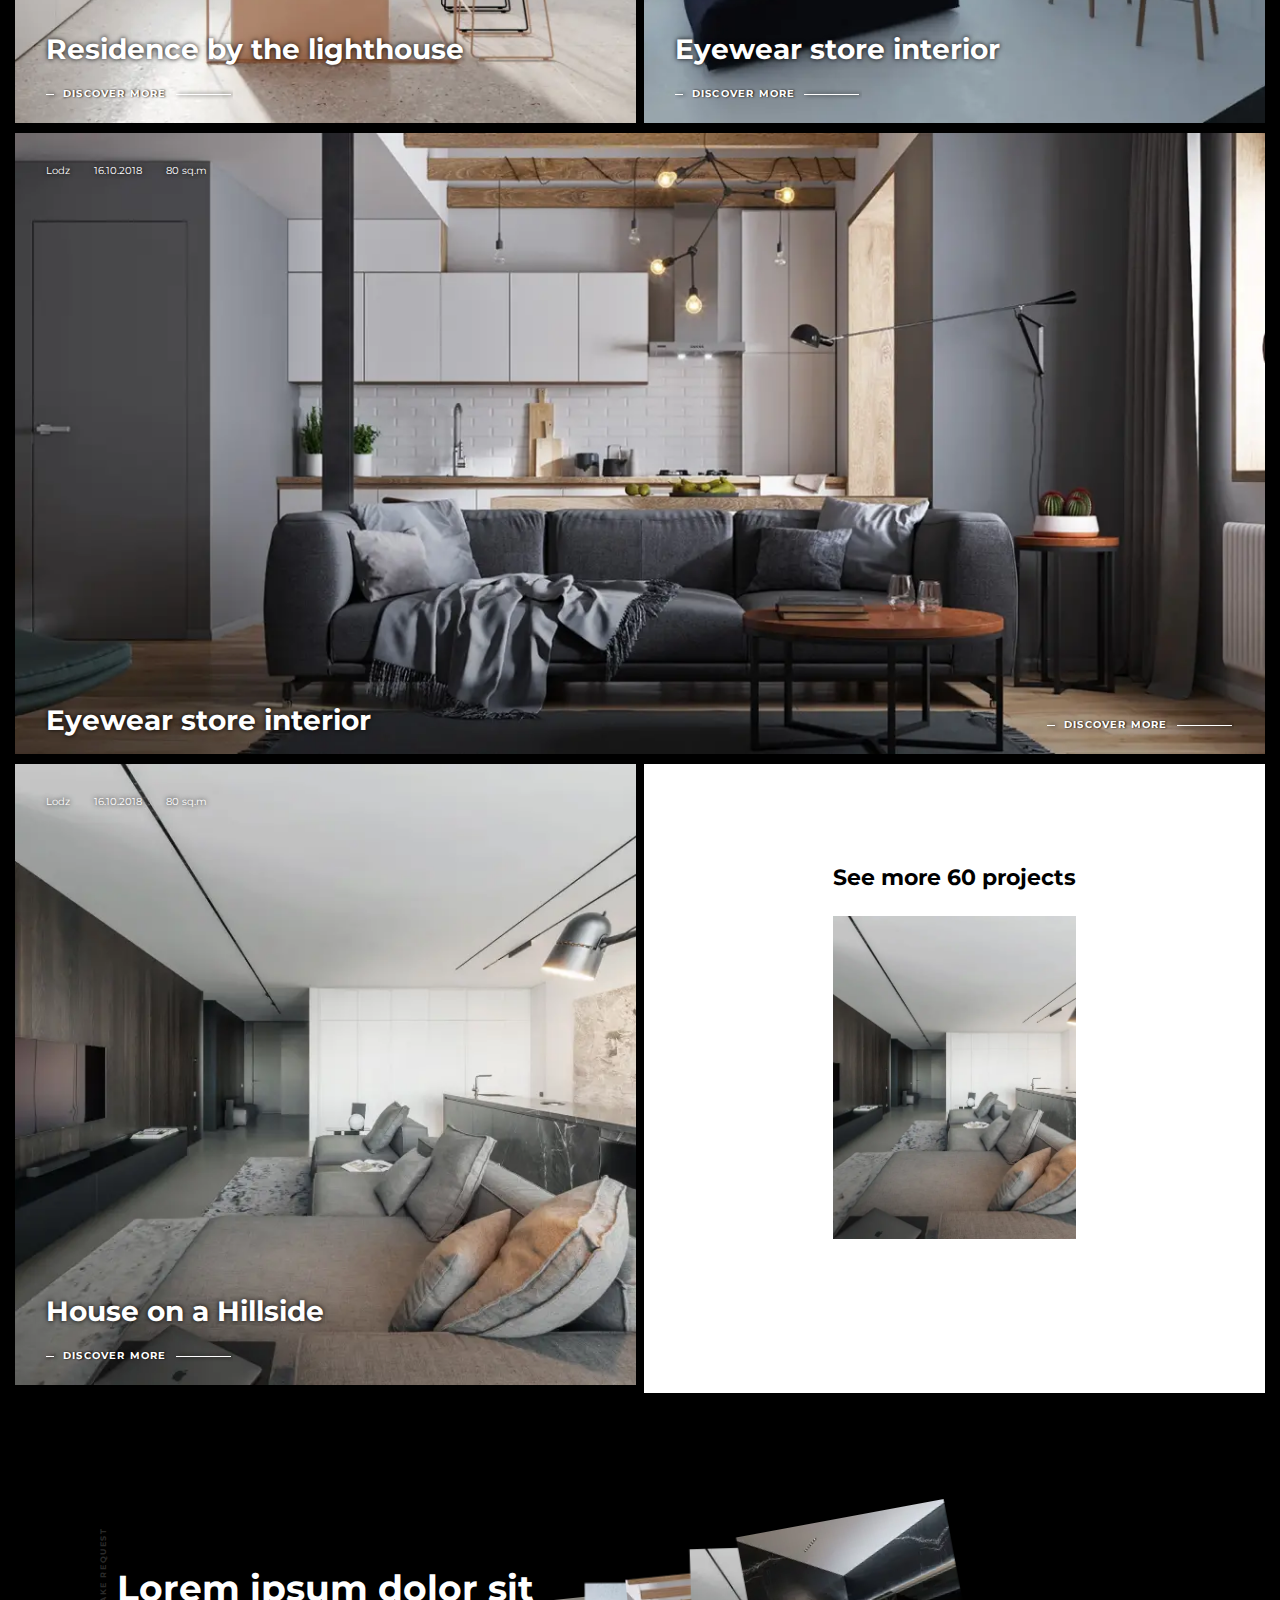
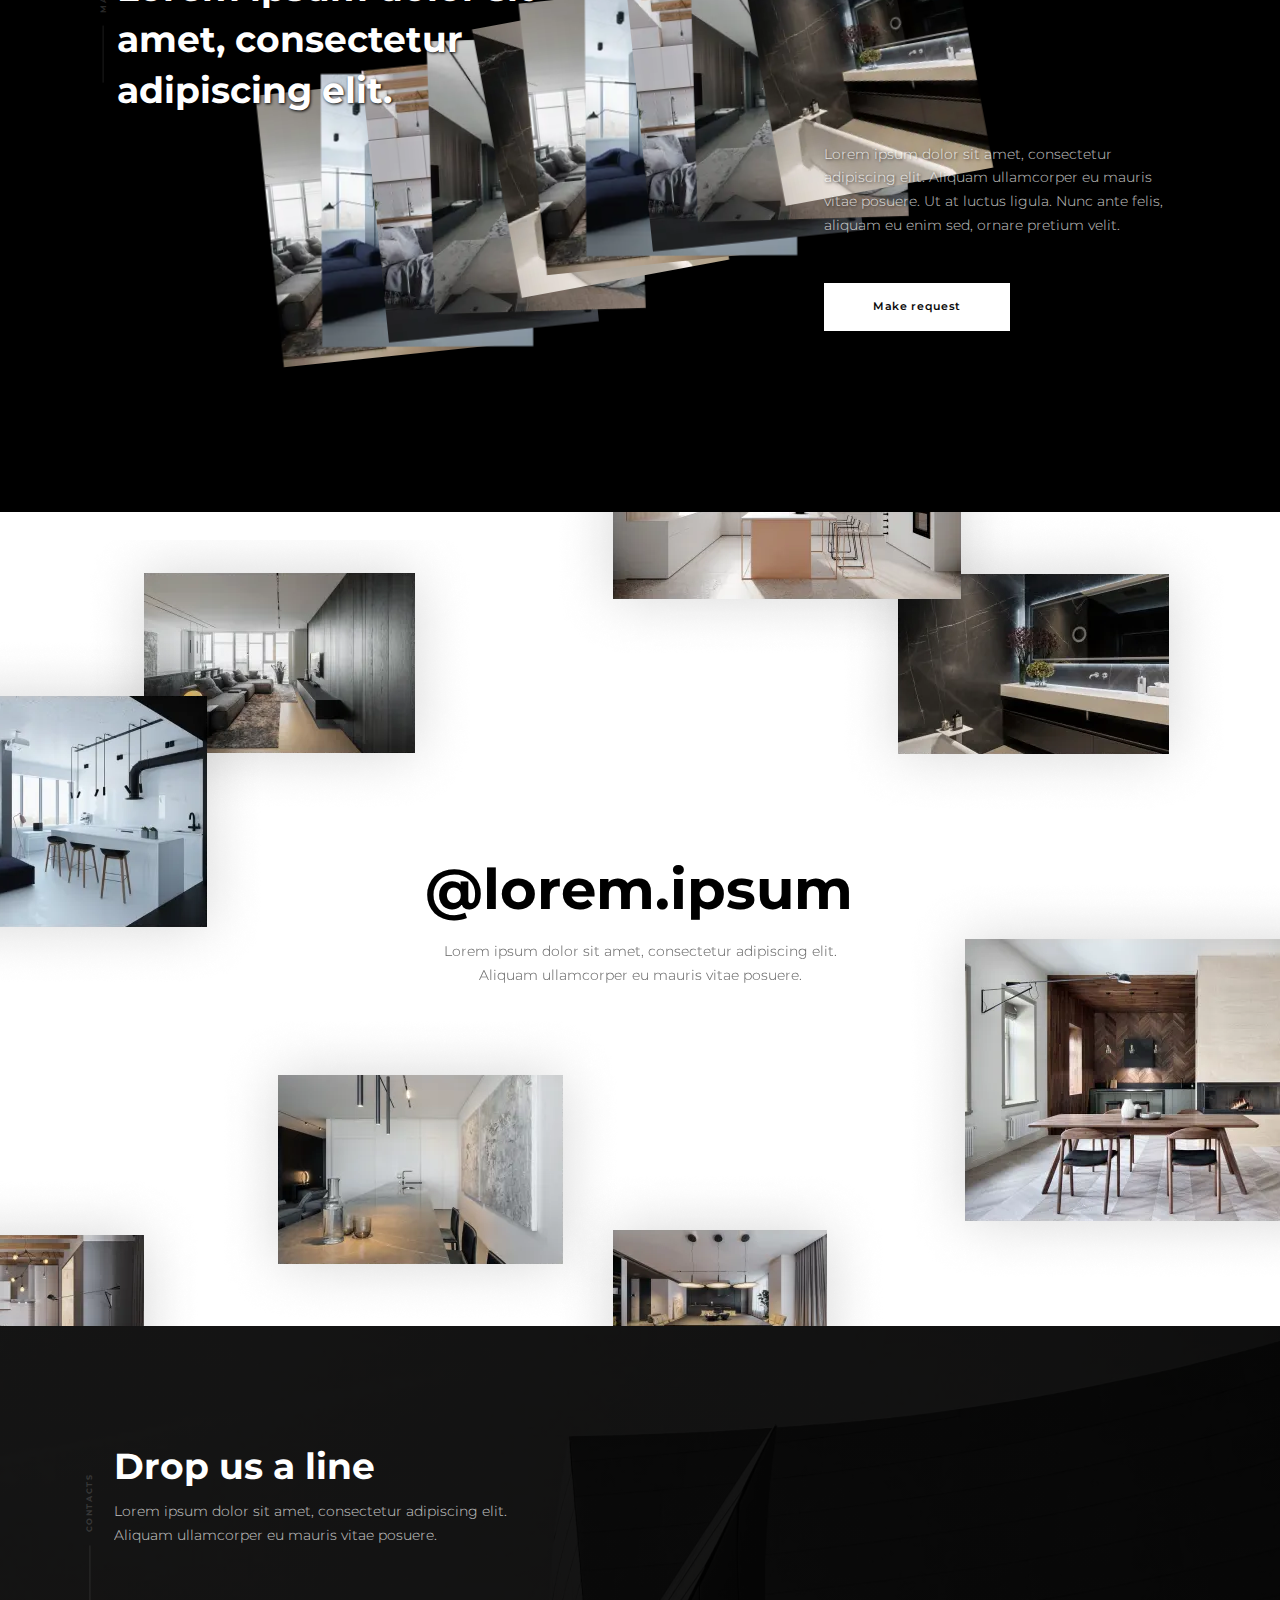
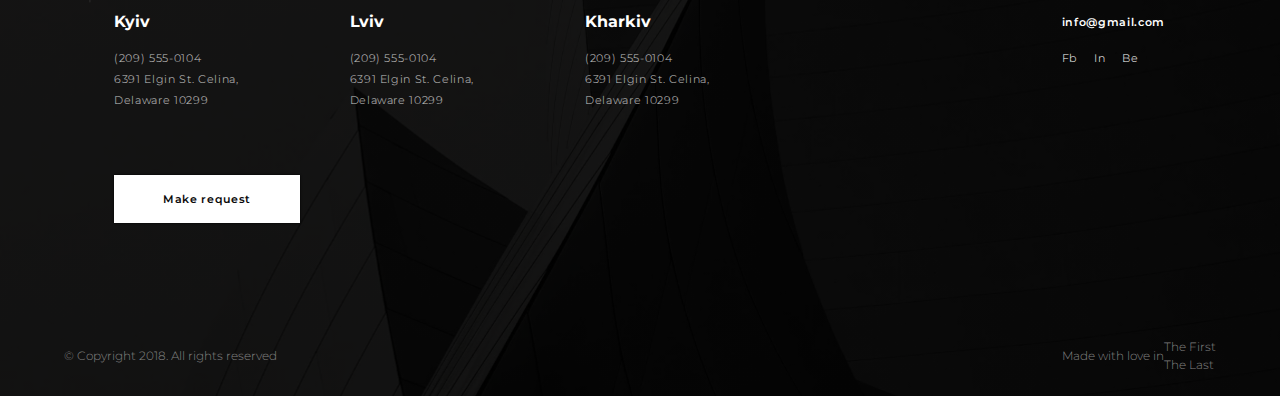
==== commit b0f32d34: "adaptive one-news 1" ====
--- a/index.html
+++ b/index.html
@@ -24,7 +24,7 @@
     <button class="header__burger">         <span></span><span>Menu</span>     </button>-    <div class="burger-menu">+    <div class="burger-menu fullHeight">         <ul class="menu-burger">             <li class="menu-burger__item">                 <a href="index.html">Home</a>@@ -44,8 +44,8 @@
         </ul>         <div class="burger-menu__footer">             <span><span>Fb</span><span>In</span><span>Be</span></span>-            <input type="checkbox" id="ct-list">-            <label for="ct-list" class="city-list">+            <input type="checkbox" id="ct-list1">+            <label for="ct-list1" class="city-list">                 <picture><source srcset="img/svg/location.svg" type="image/webp"><img src="img/svg/location.svg" alt="loc"></picture>                 <span class="city-list__enter">Berlin</span>                 <picture><source srcset="img/svg/vector-bottom.svg" type="image/webp"><img class="city-list__arrow" src="img/svg/vector-bottom.svg" alt="vector"></picture>@@ -94,7 +94,7 @@
         <button class="button opacity-button request-pop-up">Send Request</button>     </div> -    <div class="pop-up wrapper_">+    <div class="pop-up wrapper_ fullHeight">         <button class="pop-up__close"><span></span></button>         <div class="pop-up__container wrapper_">             <form class="pop-up__data" id="pop-up-form" action="" type="post">@@ -167,7 +167,7 @@
     </div> </header>     <main class="main">-        <section class="bg-slider paralax-1">+        <section class="bg-slider paralax-1 fullHeight">             <div class="bg-slider__wrapper swiper">                 <div class="swiper-wrapper">                     <div class="swiper-slide">--- a/css/style.min.css
+++ b/css/style.min.css
@@ -1 +1 @@
-@font-face{font-family:swiper-icons;src:url('data:application/font-woff;charset=utf-8;base64, [base64]//wADZ2x5ZgAAAywAAADMAAAD2MHtryVoZWFkAAABbAAAADAAAAA2E2+eoWhoZWEAAAGcAAAAHwAAACQC9gDzaG10eAAAAigAAAAZAAAArgJkABFsb2NhAAAC0AAAAFoAAABaFQAUGG1heHAAAAG8AAAAHwAAACAAcABAbmFtZQAAA/gAAAE5AAACXvFdBwlwb3N0AAAFNAAAAGIAAACE5s74hXjaY2BkYGAAYpf5Hu/j+W2+MnAzMYDAzaX6QjD6/4//Bxj5GA8AuRwMYGkAPywL13jaY2BkYGA88P8Agx4j+/8fQDYfA1AEBWgDAIB2BOoAeNpjYGRgYNBh4GdgYgABEMnIABJzYNADCQAACWgAsQB42mNgYfzCOIGBlYGB0YcxjYGBwR1Kf2WQZGhhYGBiYGVmgAFGBiQQkOaawtDAoMBQxXjg/wEGPcYDDA4wNUA2CCgwsAAAO4EL6gAAeNpj2M0gyAACqxgGNWBkZ2D4/wMA+xkDdgAAAHjaY2BgYGaAYBkGRgYQiAHyGMF8FgYHIM3DwMHABGQrMOgyWDLEM1T9/w8UBfEMgLzE////P/5//f/V/xv+r4eaAAeMbAxwIUYmIMHEgKYAYjUcsDAwsLKxc3BycfPw8jEQA/[base64]/uznmfPFBNODM2K7MTQ45YEAZqGP81AmGGcF3iPqOop0r1SPTaTbVkfUe4HXj97wYE+yNwWYxwWu4v1ugWHgo3S1XdZEVqWM7ET0cfnLGxWfkgR42o2PvWrDMBSFj/IHLaF0zKjRgdiVMwScNRAoWUoH78Y2icB/yIY09An6AH2Bdu/UB+yxopYshQiEvnvu0dURgDt8QeC8PDw7Fpji3fEA4z/PEJ6YOB5hKh4dj3EvXhxPqH/SKUY3rJ7srZ4FZnh1PMAtPhwP6fl2PMJMPDgeQ4rY8YT6Gzao0eAEA409DuggmTnFnOcSCiEiLMgxCiTI6Cq5DZUd3Qmp10vO0LaLTd2cjN4fOumlc7lUYbSQcZFkutRG7g6JKZKy0RmdLY680CDnEJ+UMkpFFe1RN7nxdVpXrC4aTtnaurOnYercZg2YVmLN/d/gczfEimrE/fs/bOuq29Zmn8tloORaXgZgGa78yO9/cnXm2BpaGvq25Dv9S4E9+5SIc9PqupJKhYFSSl47+Qcr1mYNAAAAeNptw0cKwkAAAMDZJA8Q7OUJvkLsPfZ6zFVERPy8qHh2YER+3i/BP83vIBLLySsoKimrqKqpa2hp6+jq6RsYGhmbmJqZSy0sraxtbO3sHRydnEMU4uR6yx7JJXveP7WrDycAAAAAAAH//wACeNpjYGRgYOABYhkgZgJCZgZNBkYGLQZtIJsFLMYAAAw3ALgAeNolizEKgDAQBCchRbC2sFER0YD6qVQiBCv/H9ezGI6Z5XBAw8CBK/m5iQQVauVbXLnOrMZv2oLdKFa8Pjuru2hJzGabmOSLzNMzvutpB3N42mNgZGBg4GKQYzBhYMxJLMlj4GBgAYow/P/PAJJhLM6sSoWKfWCAAwDAjgbRAAB42mNgYGBkAIIbCZo5IPrmUn0hGA0AO8EFTQAA');font-weight:400;font-style:normal}:root{--swiper-theme-color:#007aff}.swiper{margin-left:auto;margin-right:auto;position:relative;overflow:hidden;list-style:none;padding:0;z-index:1}.swiper-vertical>.swiper-wrapper{flex-direction:column}.swiper-wrapper{position:relative;width:100%;height:100%;z-index:1;display:flex;transition-property:transform;box-sizing:content-box}.swiper-android .swiper-slide,.swiper-wrapper{transform:translate3d(0,0,0)}.swiper-pointer-events{touch-action:pan-y}.swiper-pointer-events.swiper-vertical{touch-action:pan-x}.swiper-slide{flex-shrink:0;width:100%;height:100%;position:relative;transition-property:transform}.swiper-slide-invisible-blank{visibility:hidden}.swiper-autoheight,.swiper-autoheight .swiper-slide{height:auto}.swiper-autoheight .swiper-wrapper{align-items:flex-start;transition-property:transform,height}.swiper-backface-hidden .swiper-slide{transform:translateZ(0);-webkit-backface-visibility:hidden;backface-visibility:hidden}.swiper-3d,.swiper-3d.swiper-css-mode .swiper-wrapper{perspective:1200px}.swiper-3d .swiper-cube-shadow,.swiper-3d .swiper-slide,.swiper-3d .swiper-slide-shadow,.swiper-3d .swiper-slide-shadow-bottom,.swiper-3d .swiper-slide-shadow-left,.swiper-3d .swiper-slide-shadow-right,.swiper-3d .swiper-slide-shadow-top,.swiper-3d .swiper-wrapper{transform-style:preserve-3d}.swiper-3d .swiper-slide-shadow,.swiper-3d .swiper-slide-shadow-bottom,.swiper-3d .swiper-slide-shadow-left,.swiper-3d .swiper-slide-shadow-right,.swiper-3d .swiper-slide-shadow-top{position:absolute;left:0;top:0;width:100%;height:100%;pointer-events:none;z-index:10}.swiper-3d .swiper-slide-shadow{background:rgba(0,0,0,.15)}.swiper-3d .swiper-slide-shadow-left{background-image:linear-gradient(to left,rgba(0,0,0,.5),rgba(0,0,0,0))}.swiper-3d .swiper-slide-shadow-right{background-image:linear-gradient(to right,rgba(0,0,0,.5),rgba(0,0,0,0))}.swiper-3d .swiper-slide-shadow-top{background-image:linear-gradient(to top,rgba(0,0,0,.5),rgba(0,0,0,0))}.swiper-3d .swiper-slide-shadow-bottom{background-image:linear-gradient(to bottom,rgba(0,0,0,.5),rgba(0,0,0,0))}.swiper-css-mode>.swiper-wrapper{overflow:auto;scrollbar-width:none;-ms-overflow-style:none}.swiper-css-mode>.swiper-wrapper::-webkit-scrollbar{display:none}.swiper-css-mode>.swiper-wrapper>.swiper-slide{scroll-snap-align:start start}.swiper-horizontal.swiper-css-mode>.swiper-wrapper{scroll-snap-type:x mandatory}.swiper-vertical.swiper-css-mode>.swiper-wrapper{scroll-snap-type:y mandatory}.swiper-centered>.swiper-wrapper::before{content:'';flex-shrink:0;order:9999}.swiper-centered.swiper-horizontal>.swiper-wrapper>.swiper-slide:first-child{margin-inline-start:var(--swiper-centered-offset-before)}.swiper-centered.swiper-horizontal>.swiper-wrapper::before{height:100%;min-height:1px;width:var(--swiper-centered-offset-after)}.swiper-centered.swiper-vertical>.swiper-wrapper>.swiper-slide:first-child{margin-block-start:var(--swiper-centered-offset-before)}.swiper-centered.swiper-vertical>.swiper-wrapper::before{width:100%;min-width:1px;height:var(--swiper-centered-offset-after)}.swiper-centered>.swiper-wrapper>.swiper-slide{scroll-snap-align:center center}.swiper-virtual .swiper-slide{-webkit-backface-visibility:hidden;transform:translateZ(0)}.swiper-virtual.swiper-css-mode .swiper-wrapper::after{content:'';position:absolute;left:0;top:0;pointer-events:none}.swiper-virtual.swiper-css-mode.swiper-horizontal .swiper-wrapper::after{height:1px;width:var(--swiper-virtual-size)}.swiper-virtual.swiper-css-mode.swiper-vertical .swiper-wrapper::after{width:1px;height:var(--swiper-virtual-size)}:root{--swiper-navigation-size:44px}.swiper-button-next,.swiper-button-prev{position:absolute;top:50%;width:calc(var(--swiper-navigation-size)/ 44 * 27);height:var(--swiper-navigation-size);margin-top:calc(0px - (var(--swiper-navigation-size)/ 2));z-index:10;cursor:pointer;display:flex;align-items:center;justify-content:center;color:var(--swiper-navigation-color,var(--swiper-theme-color))}.swiper-button-next.swiper-button-disabled,.swiper-button-prev.swiper-button-disabled{opacity:.35;cursor:auto;pointer-events:none}.swiper-button-next.swiper-button-hidden,.swiper-button-prev.swiper-button-hidden{opacity:0;cursor:auto;pointer-events:none}.swiper-navigation-disabled .swiper-button-next,.swiper-navigation-disabled .swiper-button-prev{display:none!important}.swiper-button-next:after,.swiper-button-prev:after{font-family:swiper-icons;font-size:var(--swiper-navigation-size);text-transform:none!important;letter-spacing:0;font-variant:initial;line-height:1}.swiper-button-prev,.swiper-rtl .swiper-button-next{left:10px;right:auto}.swiper-button-prev:after,.swiper-rtl .swiper-button-next:after{content:'prev'}.swiper-button-next,.swiper-rtl .swiper-button-prev{right:10px;left:auto}.swiper-button-next:after,.swiper-rtl .swiper-button-prev:after{content:'next'}.swiper-button-lock{display:none}.swiper-pagination{position:absolute;text-align:center;transition:.3s opacity;transform:translate3d(0,0,0);z-index:10}.swiper-pagination.swiper-pagination-hidden{opacity:0}.swiper-pagination-disabled>.swiper-pagination,.swiper-pagination.swiper-pagination-disabled{display:none!important}.swiper-horizontal>.swiper-pagination-bullets,.swiper-pagination-bullets.swiper-pagination-horizontal,.swiper-pagination-custom,.swiper-pagination-fraction{bottom:10px;left:0;width:100%}.swiper-pagination-bullets-dynamic{overflow:hidden;font-size:0}.swiper-pagination-bullets-dynamic .swiper-pagination-bullet{transform:scale(.33);position:relative}.swiper-pagination-bullets-dynamic .swiper-pagination-bullet-active{transform:scale(1)}.swiper-pagination-bullets-dynamic .swiper-pagination-bullet-active-main{transform:scale(1)}.swiper-pagination-bullets-dynamic .swiper-pagination-bullet-active-prev{transform:scale(.66)}.swiper-pagination-bullets-dynamic .swiper-pagination-bullet-active-prev-prev{transform:scale(.33)}.swiper-pagination-bullets-dynamic .swiper-pagination-bullet-active-next{transform:scale(.66)}.swiper-pagination-bullets-dynamic .swiper-pagination-bullet-active-next-next{transform:scale(.33)}.swiper-pagination-bullet{width:var(--swiper-pagination-bullet-width,var(--swiper-pagination-bullet-size,8px));height:var(--swiper-pagination-bullet-height,var(--swiper-pagination-bullet-size,8px));display:inline-block;border-radius:50%;background:var(--swiper-pagination-bullet-inactive-color,#000);opacity:var(--swiper-pagination-bullet-inactive-opacity,.2)}button.swiper-pagination-bullet{border:none;margin:0;padding:0;box-shadow:none;-webkit-appearance:none;appearance:none}.swiper-pagination-clickable .swiper-pagination-bullet{cursor:pointer}.swiper-pagination-bullet:only-child{display:none!important}.swiper-pagination-bullet-active{opacity:var(--swiper-pagination-bullet-opacity,1);background:var(--swiper-pagination-color,var(--swiper-theme-color))}.swiper-pagination-vertical.swiper-pagination-bullets,.swiper-vertical>.swiper-pagination-bullets{right:10px;top:50%;transform:translate3d(0,-50%,0)}.swiper-pagination-vertical.swiper-pagination-bullets .swiper-pagination-bullet,.swiper-vertical>.swiper-pagination-bullets .swiper-pagination-bullet{margin:var(--swiper-pagination-bullet-vertical-gap,6px) 0;display:block}.swiper-pagination-vertical.swiper-pagination-bullets.swiper-pagination-bullets-dynamic,.swiper-vertical>.swiper-pagination-bullets.swiper-pagination-bullets-dynamic{top:50%;transform:translateY(-50%);width:8px}.swiper-pagination-vertical.swiper-pagination-bullets.swiper-pagination-bullets-dynamic .swiper-pagination-bullet,.swiper-vertical>.swiper-pagination-bullets.swiper-pagination-bullets-dynamic .swiper-pagination-bullet{display:inline-block;transition:.2s transform,.2s top}.swiper-horizontal>.swiper-pagination-bullets .swiper-pagination-bullet,.swiper-pagination-horizontal.swiper-pagination-bullets .swiper-pagination-bullet{margin:0 var(--swiper-pagination-bullet-horizontal-gap,4px)}.swiper-horizontal>.swiper-pagination-bullets.swiper-pagination-bullets-dynamic,.swiper-pagination-horizontal.swiper-pagination-bullets.swiper-pagination-bullets-dynamic{left:50%;transform:translateX(-50%);white-space:nowrap}.swiper-horizontal>.swiper-pagination-bullets.swiper-pagination-bullets-dynamic .swiper-pagination-bullet,.swiper-pagination-horizontal.swiper-pagination-bullets.swiper-pagination-bullets-dynamic .swiper-pagination-bullet{transition:.2s transform,.2s left}.swiper-horizontal.swiper-rtl>.swiper-pagination-bullets-dynamic .swiper-pagination-bullet{transition:.2s transform,.2s right}.swiper-pagination-progressbar{background:rgba(0,0,0,.25);position:absolute}.swiper-pagination-progressbar .swiper-pagination-progressbar-fill{background:var(--swiper-pagination-color,var(--swiper-theme-color));position:absolute;left:0;top:0;width:100%;height:100%;transform:scale(0);transform-origin:left top}.swiper-rtl .swiper-pagination-progressbar .swiper-pagination-progressbar-fill{transform-origin:right top}.swiper-horizontal>.swiper-pagination-progressbar,.swiper-pagination-progressbar.swiper-pagination-horizontal,.swiper-pagination-progressbar.swiper-pagination-vertical.swiper-pagination-progressbar-opposite,.swiper-vertical>.swiper-pagination-progressbar.swiper-pagination-progressbar-opposite{width:100%;height:4px;left:0;top:0}.swiper-horizontal>.swiper-pagination-progressbar.swiper-pagination-progressbar-opposite,.swiper-pagination-progressbar.swiper-pagination-horizontal.swiper-pagination-progressbar-opposite,.swiper-pagination-progressbar.swiper-pagination-vertical,.swiper-vertical>.swiper-pagination-progressbar{width:4px;height:100%;left:0;top:0}.swiper-pagination-lock{display:none}.swiper-scrollbar{border-radius:10px;position:relative;-ms-touch-action:none;background:rgba(0,0,0,.1)}.swiper-scrollbar-disabled>.swiper-scrollbar,.swiper-scrollbar.swiper-scrollbar-disabled{display:none!important}.swiper-horizontal>.swiper-scrollbar,.swiper-scrollbar.swiper-scrollbar-horizontal{position:absolute;left:1%;bottom:3px;z-index:50;height:5px;width:98%}.swiper-scrollbar.swiper-scrollbar-vertical,.swiper-vertical>.swiper-scrollbar{position:absolute;right:3px;top:1%;z-index:50;width:5px;height:98%}.swiper-scrollbar-drag{height:100%;width:100%;position:relative;background:rgba(0,0,0,.5);border-radius:10px;left:0;top:0}.swiper-scrollbar-cursor-drag{cursor:move}.swiper-scrollbar-lock{display:none}.swiper-zoom-container{width:100%;height:100%;display:flex;justify-content:center;align-items:center;text-align:center}.swiper-zoom-container>canvas,.swiper-zoom-container>img,.swiper-zoom-container>svg{max-width:100%;max-height:100%;object-fit:contain}.swiper-slide-zoomed{cursor:move}.swiper-lazy-preloader{width:42px;height:42px;position:absolute;left:50%;top:50%;margin-left:-21px;margin-top:-21px;z-index:10;transform-origin:50%;box-sizing:border-box;border:4px solid var(--swiper-preloader-color,var(--swiper-theme-color));border-radius:50%;border-top-color:transparent}.swiper-watch-progress .swiper-slide-visible .swiper-lazy-preloader,.swiper:not(.swiper-watch-progress) .swiper-lazy-preloader{animation:swiper-preloader-spin 1s infinite linear}.swiper-lazy-preloader-white{--swiper-preloader-color:#fff}.swiper-lazy-preloader-black{--swiper-preloader-color:#000}@keyframes swiper-preloader-spin{0%{transform:rotate(0)}100%{transform:rotate(360deg)}}.swiper .swiper-notification{position:absolute;left:0;top:0;pointer-events:none;opacity:0;z-index:-1000}.swiper-free-mode>.swiper-wrapper{transition-timing-function:ease-out;margin:0 auto}.swiper-grid>.swiper-wrapper{flex-wrap:wrap}.swiper-grid-column>.swiper-wrapper{flex-wrap:wrap;flex-direction:column}.swiper-fade.swiper-free-mode .swiper-slide{transition-timing-function:ease-out}.swiper-fade .swiper-slide{pointer-events:none;transition-property:opacity}.swiper-fade .swiper-slide .swiper-slide{pointer-events:none}.swiper-fade .swiper-slide-active,.swiper-fade .swiper-slide-active .swiper-slide-active{pointer-events:auto}.swiper-cube{overflow:visible}.swiper-cube .swiper-slide{pointer-events:none;-webkit-backface-visibility:hidden;backface-visibility:hidden;z-index:1;visibility:hidden;transform-origin:0 0;width:100%;height:100%}.swiper-cube .swiper-slide .swiper-slide{pointer-events:none}.swiper-cube.swiper-rtl .swiper-slide{transform-origin:100% 0}.swiper-cube .swiper-slide-active,.swiper-cube .swiper-slide-active .swiper-slide-active{pointer-events:auto}.swiper-cube .swiper-slide-active,.swiper-cube .swiper-slide-next,.swiper-cube .swiper-slide-next+.swiper-slide,.swiper-cube .swiper-slide-prev{pointer-events:auto;visibility:visible}.swiper-cube .swiper-slide-shadow-bottom,.swiper-cube .swiper-slide-shadow-left,.swiper-cube .swiper-slide-shadow-right,.swiper-cube .swiper-slide-shadow-top{z-index:0;-webkit-backface-visibility:hidden;backface-visibility:hidden}.swiper-cube .swiper-cube-shadow{position:absolute;left:0;bottom:0;width:100%;height:100%;opacity:.6;z-index:0}.swiper-cube .swiper-cube-shadow:before{content:'';background:#000;position:absolute;left:0;top:0;bottom:0;right:0;filter:blur(50px)}.swiper-flip{overflow:visible}.swiper-flip .swiper-slide{pointer-events:none;-webkit-backface-visibility:hidden;backface-visibility:hidden;z-index:1}.swiper-flip .swiper-slide .swiper-slide{pointer-events:none}.swiper-flip .swiper-slide-active,.swiper-flip .swiper-slide-active .swiper-slide-active{pointer-events:auto}.swiper-flip .swiper-slide-shadow-bottom,.swiper-flip .swiper-slide-shadow-left,.swiper-flip .swiper-slide-shadow-right,.swiper-flip .swiper-slide-shadow-top{z-index:0;-webkit-backface-visibility:hidden;backface-visibility:hidden}.swiper-creative .swiper-slide{-webkit-backface-visibility:hidden;backface-visibility:hidden;overflow:hidden;transition-property:transform,opacity,height}.swiper-cards{overflow:visible}.swiper-cards .swiper-slide{transform-origin:center bottom;-webkit-backface-visibility:hidden;backface-visibility:hidden;overflow:hidden}.header{position:fixed;top:0;left:0;width:100vw;display:flex;align-items:center;min-height:96px;padding:0 4.45% 0 4.3%;font-weight:600;mix-blend-mode:difference;color:#b3b3b3;transition:all .3s ease 0s;z-index:999}.header>*{z-index:1}.header__menu{margin-left:10.9%;order:2}.header__logo{letter-spacing:4px;order:1}.header__burger{order:3}.header__end{display:flex;margin-left:auto;order:4}.header__end *{mix-blend-mode:difference;color:#999}.header__end>:not(:first-child){margin-left:83px}.header.menu-opened{mix-blend-mode:normal;padding-top:15px}.header.menu-opened .header__burger{margin-top:10px}.header.pop-up-opened{mix-blend-mode:normal}.menu{display:flex;font-size:11px;line-height:13px;letter-spacing:.06em}.burger-menu{position:fixed;top:-105vh;left:0;width:100vw;height:100vh;overflow:hidden;border-radius:0 0 30vw 30vw;background:#080808;opacity:.98;z-index:0;transition:all .5s ease 0s,border-radius .3s ease .15s;display:flex;align-items:center;padding-left:20.6%}.burger-menu__footer{display:flex;align-items:center;position:absolute;bottom:40px;left:56px;z-index:100;color:#fff;font-size:11px}.burger-menu__footer>span :not(:last-child){margin-right:17px}.burger-menu__footer>span{margin-right:80px}.burger-menu__footer>label{margin-right:40px}.burger-menu__footer>a{letter-spacing:.06em;margin-right:32px}.burger-menu__footer input{position:absolute;opacity:0!important}.burger-menu.menu-opened{visibility:visible!important;top:0!important;border-radius:0}.menu-burger{margin-bottom:14px}.menu-burger>:not(:last-child){margin-bottom:4.4vh}.menu-burger__item{transition:all .3s ease 0s;font-weight:700;font-size:32px;line-height:39px;color:#fff;opacity:.5}.menu-burger__item:hover{opacity:1;padding-left:30px}.opacity-button{border:1px solid #fff;box-shadow:none}.pop-up{position:fixed;top:50vh;left:50vw;width:100vw;height:100vh;transform:translate(-50%,-50%) scale(0);visibility:hidden;opacity:0;display:flex;overflow-y:auto;background:rgba(0,0,0,.98);transition:all .5s ease 0s;z-index:2}.pop-up.pop-up-opened{visibility:visible;top:0;left:0;opacity:1;transform:translate(0,0) scale(1)}.pop-up__close{display:flex;position:absolute;right:38px;top:47px}.pop-up__close span{display:flex;transform-origin:center;transform:rotate(45deg);width:21px;height:1px;background:#fff;z-index:2}.pop-up__close span::after{content:"";width:21px;height:1px;background:#fff;transform-origin:center;transform:rotate(90deg);z-index:2}.pop-up__container{display:flex;position:absolute;top:7.7%;left:50%;transform:translate(-50%,0);max-width:1046px;min-height:803px;width:100%;height:803px;align-self:center;margin:0 auto 18px;align-items:center;justify-content:center;background:#f2f2f2}.pop-up__data{color:#3a3e4b!important}.pop-up__data>*{display:flex;flex-direction:column;max-width:800px;width:100%;min-height:330px;padding:42px 69px 5px;background:#fff;border:1px solid rgba(0,0,0,.1)}.pop-up__data>:not(:last-child){margin-bottom:6px;min-height:354px}.pop-up__data_info h4{text-align:center;margin-bottom:24px}.pop-up__data_info>div{display:inherit;flex-wrap:wrap;justify-content:space-between}.pop-up__data_info textarea{width:100%;min-height:50px;max-height:130px;margin-top:-15px;font-family:Montserrat;font-weight:400;font-size:11px;white-space:wrap;background:0 0;border-bottom:1px solid rgba(214,214,214,.7)}.pop-up__data_info textarea::placeholder{font-family:Montserrat;color:#3a3e4b;font-weight:600!important;font-size:11px;line-height:13px;letter-spacing:.06em}.pop-up__data_info input{width:47.3%;font-family:Montserrat;font-weight:400;font-size:11px;line-height:13px;letter-spacing:.06em;height:30px;margin-bottom:30.7px;background:0 0;border-bottom:1px solid rgba(214,214,214,.7)}.pop-up__data_info input::placeholder{font-family:Montserrat;letter-spacing:.06em;font-weight:600!important;font-size:11px;color:#3a3e4b}.pop-up__data_send>label{font-size:11px;font-weight:600;letter-spacing:.06em;line-height:15px}.pop-up__data_send input#file{position:relative;width:39px;height:39px;cursor:pointer;border-radius:50%}.pop-up__data_send input#file::after{content:"+";display:flex;align-items:center;justify-content:center;color:#434343;font-size:20px;position:absolute;top:0;left:0;width:100%;height:100%;background:#f7f7f6;border-radius:inherit;border:1px dashed rgba(58,62,75,.08);z-index:2}.pop-up__data_send #range{position:relative;display:flex;width:97%;margin:21.5px 0 53px 1.5%}.pop-up__data_send #range>:not(:first-child){margin-left:auto}.pop-up__data_send #range span{position:relative;display:flex;flex-direction:column;justify-content:end;align-items:center;min-height:40px}.pop-up__data_send #range label{position:absolute;top:0;white-space:nowrap}.pop-up__data_send #range input{position:absolute;width:20px;height:20px;bottom:0}.pop-up__data_send #range input+span::after{content:"";position:absolute;align-self:center;bottom:0;width:20px;height:20px;border-radius:50%;z-index:1;background:#f7f7f6}.pop-up__data_send #range input:checked+span::after{content:"";box-shadow:0 0 3px rgba(0,0,0,.5);background:#fff}.pop-up__data_send #range input::after{content:"";position:absolute;top:1px;left:1px;width:18px;height:18px;border-radius:50%;background:#afb0b2;border:7px solid #f7f7f6;z-index:2;transition:border .5s ease 0s}.pop-up__data_send #range input:checked::after{content:"";position:absolute;top:1px;left:1px;width:18px;height:18px;border-radius:50%;background:#fff;border:7px solid #1d1f26;z-index:3}.pop-up__data_send #range label{font-weight:500;font-size:9px;line-height:11px;letter-spacing:.06em;z-index:5}.pop-up__data_send #range::after{content:"";position:absolute;bottom:9px;left:0;margin-left:1%;width:98%;height:2px;background:rgba(214,214,214,.3);z-index:1}.pop-up__data_send .file-details{margin-left:12px;line-height:18px;align-self:center}.pop-up__data_send span:has(.file-details){position:relative;display:flex}.pop-up__data_send span:has(.file-details) p{font-weight:600;font-size:11px;line-height:13px;color:#3a3e4b;letter-spacing:.06em}.pop-up__data_send span:has(.file-details) span{font-weight:500;font-size:9px;line-height:11px;color:rgba(58,62,75,.45);letter-spacing:.06em}.pop-up__data_send span:has(.file-details) button{position:absolute;right:0}#pop-up-list{position:absolute;opacity:0;top:-100vh}.pop-up-list{position:relative;width:47.3%}.pop-up-list input{width:100%}.pop-up-list__items{position:absolute;visibility:hidden;opacity:0}.footer{position:absolute;bottom:0;width:100%;min-height:80px;padding:0 64px;z-index:100;font-size:12px;line-height:18px;display:flex;justify-content:space-between;align-items:center}.footer__right{display:flex;align-items:center}.c-request{position:relative;display:flex;width:100%;min-height:470px}.c-request__info{position:relative;display:flex;justify-content:space-between;width:100%;height:368px;margin-top:65px}.c-request__info div{z-index:1}.c-lorem{position:relative;display:flex;width:100%;height:100%;justify-content:center;align-items:center}.c-lorem .mobile-lorem{display:none}.c-lorem__text{z-index:20;mix-blend-mode:difference;color:#fff}.c-lorem__text h1{color:inherit;margin:5px 0 15px -2px}.c-lorem__text p{font-size:14px;line-height:24px;text-align:center;opacity:.6}.c-lorem__img{position:absolute;width:100%;height:100%;overflow:hidden}.c-lorem__img>img,.c-lorem__img>picture{position:absolute}.c-contacts{min-height:670px;display:flex;justify-content:space-between;padding:118px 0 158px}.c-contacts__right{display:flex;flex-direction:column;margin-right:1px;align-self:center;letter-spacing:.06em;font-size:11px}.c-contacts__right a{margin-bottom:13px}.c-contacts__right span>:not(:last-child){margin-right:17px}.c-contacts__right-mobile{display:flex;flex-direction:column;margin-right:1px;align-self:center;letter-spacing:.06em;font-size:11px}.c-contacts__right-mobile a{margin-bottom:5px}.c-contacts__right-mobile span>:not(:last-child){margin-right:17px}.c-contacts{max-width:1052px!important}.contact-data>:not(:last-child){margin-bottom:64px}.contact-data>:first-child>h2{margin-bottom:12px}.contact-data>p{opacity:.6}.contact-data__city{display:flex}.contact-data__city>:not(:last-child){margin-right:111px}.contact-data__city h5{margin-bottom:15px}.contact-data__city p{font-size:11px;letter-spacing:.06em;line-height:21px}@font-face{font-family:ProximaNova;src:local("ProximaNova-Bold"),url(../fonts/ProximaNova-Bold.woff) format("truetype");font-weight:700;font-style:normal}@font-face{font-family:Montserrat;src:url(../fonts/Montserrat-VariableFont_wght.ttf) format("truetype");font-weight:700}@font-face{font-family:Montserrat;src:url(../fonts/Montserrat-VariableFont_wght.ttf) format("truetype");font-weight:600}@font-face{font-family:Montserrat;src:url(../fonts/Montserrat-VariableFont_wght.ttf) format("truetype");font-weight:500}@font-face{font-family:Montserrat;src:url(../fonts/Montserrat-VariableFont_wght.ttf) format("truetype");font-weight:400}@font-face{font-family:Montserrat;src:url(../fonts/Montserrat-VariableFont_wght.ttf) format("truetype");font-weight:300}*,::after,::before{padding:0;margin:0;border:0;box-sizing:border-box}a{text-decoration:none;color:inherit;font-weight:600}li,ol,ul{list-style:none}h1,h2,h3,h4,h5,h6{font-weight:700}h1{font-size:56px;line-height:69px;color:#fff}h2{font-size:36px!important;line-height:44px}h3{font-size:28px!important;line-height:35px}h4{font-size:22px!important;line-height:28px}h5{font-size:16px!important;line-height:22px}h6{font-weight:inherit;font-size:inherit}p{opacity:.75}img{width:initial;height:initial}body,html{position:relative;width:100vw;overflow-x:hidden;font-family:Montserrat;font-weight:300;font-size:14px;line-height:170%;color:#080808;background:#fafafa}main{position:relative}.main{background:#fff;color:#000;transition:all 2.5s ease 0s}section{position:relative}.wrapper_{width:100%;padding:0 15px}.wrapper-no-limits{max-width:1440px;margin:0 auto}.container_{max-width:1312px;margin:0 auto}.container-md{max-width:1046px;margin:0 auto}.container-not-left{width:100%;padding-left:197px!important}button{background:0 0;border:none;font-family:inherit;font-size:11px;line-height:13px;letter-spacing:.075em;font-weight:600}.button{padding:0 49px;min-height:48px;display:flex;align-items:center;justify-content:center;font-weight:600!important;letter-spacing:.06em;box-shadow:0 0 2px #000}.button-light{background:#fff;color:#080808;cursor:pointer;transition:all .7s ease 0s}.button-light:hover{background:#000;border:1px solid #fff;color:#fff}.button-dark{background:#3a3e4b;color:#fff;cursor:pointer;transition:all .7s ease 0s}.button-dark:hover{background:#000;border:1px solid #fff;color:#fff}.discover-button{display:flex;align-items:center;font-weight:700;font-size:10px;line-height:12px;letter-spacing:.12em;text-transform:uppercase;text-shadow:1px 0 2px #000;cursor:pointer;width:187px;height:15px;overflow:hidden}.discover-button hr{box-shadow:2px 0 4px #000}.discover-button>hr:first-child{width:8px;height:.5px;background:#000;margin-right:9px}.discover-button>hr:last-child{width:55px;height:.5px;background:#000;margin-left:9px}.dark-bg{background:#000;color:#fff}.light-bg{background:#fff;color:#000}.city-list{position:relative;display:flex;align-items:center;width:117px;height:24px;letter-spacing:0;color:inherit;letter-spacing:.06em;cursor:pointer;padding:0 13px}.city-list__enter{text-shadow:0 0 4px #000}.city-list>img:nth-child(1),.city-list>picture:nth-child(1){margin-top:2px;margin-right:7px}.city-list>img:nth-child(3),.city-list>picture:nth-child(3){margin-left:auto;transition:transform .5s ease 0s;transform:rotate(-180deg)}#ct-list:checked~.city-list>.city-list__items{visibility:visible;height:80px;transition:all .5s ease 0s}#ct-list:checked~.city-list>picture:nth-child(3){transform:rotate(0);transition:transform .5s ease 0s}.city-list__items{display:flex;visibility:hidden;height:0;overflow-y:scroll;flex-direction:column;position:absolute;bottom:110%;left:50%;transform:translate(-50%,0);padding:3px 1px;width:100px;border:1px solid rgba(255,255,255,.6);border-radius:5px 5px 0 0}.city-list__items input{position:absolute!important;opacity:0!important}.city-list__items input:checked~label{color:#fff;font-size:14px}.city-list__items p{line-height:200%;text-align:center;width:90%;align-self:center;border-bottom:1px solid rgba(255,255,255,.5);border-top:1px solid rgba(255,255,255,.5);border-radius:7px}.city-list__items p:hover{color:#fff;font-size:12px;background:rgba(175,175,175,.75);width:100%}.c-gallery{display:flex;flex-direction:column}.c-gallery__one-item{position:relative;width:100%}.c-gallery__one-item>*{position:relative}.c-gallery__one-item img{width:100%}.c-gallery__two-item{position:relative;width:100%}.c-gallery__two-item>*{position:relative}.c-gallery__two-item img{width:100%}.worker-mail{display:flex;flex-direction:column;justify-content:space-between}.worker-mail h2{line-height:51px}.worker-mail_input{position:relative;max-width:382px;width:100%;height:35px;border-bottom:1px solid #515151}.worker-mail_input input{width:100%;height:100%;padding-bottom:10px;background:0 0;font-size:20px;line-height:170.66%;opacity:.8;letter-spacing:.09em}.worker-mail_input button{position:absolute;top:15%;right:3px;mix-blend-mode:difference;opacity:.6}@media (min-width:800px){.header__logo:hover{transform:scale(2) rotate(360deg);transition:transform .25s ease 0s}.menu__item:hover{transform:scale(1.5);transition:transform .5s ease 0s}.c-contacts__right-mobile{display:none}.discover-button:hover{text-shadow:2px 0 4px #000}.discover-button:hover hr{box-shadow:2px 0 4px #000;margin:0;width:100%}.discover-button:hover span{position:absolute;transform:translate(30%,-70%) scale(1.3);transition:all .5s ease 0s}.c-gallery__two-item{display:flex;justify-content:space-between;position:relative;flex-wrap:wrap;width:100%}.c-gallery__two-item>*{position:relative}.c-gallery__two-item>div{width:49.7%}.c-gallery__two-item>div img{width:100%}}@media (min-width:1100.1px){.header__burger{display:none}.c-request__info div{max-width:339px;align-self:flex-end}.c-request__info_title{max-width:424px!important;justify-self:left;align-self:flex-start!important}.c-request__img{position:absolute;left:14.5%;top:39.5%;width:738px;align-self:flex-end;display:flex;justify-content:space-between}.c-request__img>*{position:absolute}.c-request__img>:hover{z-index:2;transform:rotate(0)!important;transition:transform .7s ease 0s}.c-request__img>:hover img{transform:scale(1.75);transition:transform .7s ease 0s}.no-desktop{display:none}}@media (min-width:1100px){.menu__item:not(:last-child){margin-right:48px}.c-request__info p{margin-bottom:45px;text-shadow:1px 1px 3px #000}.c-request__info h2{line-height:51px;text-shadow:1px 1px 3px #000;z-index:1}.city-list{background:rgba(255,255,255,.5);box-shadow:0 1.15336px 1.22544px rgba(0,0,0,.2),inset 0 -.288339px .0720847px rgba(255,255,255,.23);backdrop-filter:blur(1px);border-radius:8.70783px}.city-list__items{background:rgba(125,125,125,.85);color:#c3c3c3}}@media (min-width:2000px){.c-lorem{max-width:2000px;margin:0 auto}}@media (max-width:1100px){.header__menu{visibility:hidden;position:absolute}.header__burger{display:flex;align-items:center;font-weight:600;font-size:11px;line-height:13px;letter-spacing:.06em;color:#b3b3b3;min-height:13px;transition:all .5s ease 0s;margin-bottom:3.5px;margin-left:10.8%;cursor:pointer}.header__burger span{transition:all .3s ease 0s!important}.header__burger span:first-child{margin-top:-6.5px;margin:-6.5px 24px 0 0;display:flex;flex:0 0 28px;height:1.5px;background:#b3b3b3}.header__burger span:first-child::after{transition:all .3s ease .15s!important;content:"";flex:1 1 28px;height:1.5px;background:#b3b3b3;margin-top:7px}.header__burger.menu-opened span:first-child{transform:rotate(45deg)}.header__burger.menu-opened span:first-child::after{transform:rotate(-90deg);margin:0}.header__burger.menu-opened span:last-child{opacity:0}.header__burger.menu-opened .bg-slider__footer{display:none}.header__end>:not(:first-child){margin-left:55px}.header{min-height:92px;padding:0 5.5% 0 5.3%}.burger-menu__footer{bottom:32px;left:56px}.burger-menu__footer>span :not(:last-child){margin-right:17px}.burger-menu__footer>span{margin-right:80px}.burger-menu__footer>label{margin-right:40px}.opacity-button{min-height:42px!important;padding:0 35px}.footer{min-height:86px;padding:0 58px}.c-request__info{flex-direction:column;align-items:center;text-align:center;height:341px}.c-request__info div{max-width:450px;display:flex;flex-direction:column;align-items:center}.c-request__info_title{width:360px!important}.c-request__info h2{line-height:45px}.c-request__info p{margin-bottom:68px}.c-request__img{display:none}.c-lorem picture{transform:scale(.845)}.c-lorem__text h1{color:inherit;margin:10px 0 18px 10px;text-align:center}.c-contacts{padding:104px 0 155px;min-height:628px}.c-contacts{max-width:706px!important}.contact-data>:not(:last-child){margin-bottom:56px}.contact-data__city>:not(:last-child){margin-right:49px}h1{font-size:48px;line-height:59px}h2{font-size:32px!important;line-height:39px}h3{font-size:20px!important;line-height:25.3px}h4{font-size:20px!important;line-height:25px}.container_{max-width:912px}.container-md{max-width:706px}.container-not-left{padding-left:159px!important}.button{min-height:42px}}@media (max-width:1100px) and (max-width:800px){.header__burger span:last-child{display:none}}@media (max-width:1100.1px){.city-list{border:1px solid #c4c4c4;border-radius:88px}.city-list__items{color:#e1e1e1}}@media (max-width:800px){.header__burger{order:4;margin-top:5px}.header__end{order:3}.header__end>:first-child{margin-right:18px;margin-top:3px}.header__end .button{display:none}.header{min-height:60px;padding:0 6.8% 0 6.1%}.burger-menu__footer{bottom:23px;left:24px;width:80%;justify-content:space-between}.burger-menu__footer>span{display:none!important}.burger-menu__footer>label{margin-right:0;align-self:flex-end;margin-bottom:1px}.burger-menu__footer_contacts{display:flex;flex-direction:column;justify-content:end}.burger-menu__footer_contacts a{text-align:right}.burger-menu__footer_contacts>:first-child{margin-bottom:6.5px}.burger-menu__footer_contacts>:last-child{margin-bottom:-1.5px}.footer{justify-content:flex-start;align-items:flex-start;flex-direction:column;min-height:76px;padding:0 25px}.footer>:first-child{margin-bottom:4px}.footer__right{margin-left:4px}.c-request{min-height:1px}.c-request__info{justify-content:start;min-height:1px;height:100%;align-items:flex-start;text-align:left}.c-request__info h2{max-width:82%;line-height:32px;margin-bottom:20px}.c-request__info div{align-items:flex-start}.c-request__info p{margin-bottom:41px}.c-lorem picture{transform:scale(.5)}.c-lorem__text h1{color:inherit;margin:29px 0 0 1px;font-size:31px!important;letter-spacing:.016em}.c-lorem__text p{max-width:85%;margin:14px auto 0}.c-lorem__text p br{display:none}.c-contacts{padding:56px 0 130px;flex-direction:column;justify-content:flex-start}.c-contacts>*{margin-left:1px}.c-contacts__right{display:none}.contact-data>:first-child>h2{margin-bottom:14px}.contact-data>:not(:last-child){margin-bottom:40px}.contact-data>:first-child>p{max-width:90%}.contact-data>:first-child>p br{display:none}.contact-data__city{justify-content:space-between;flex-wrap:wrap;padding-right:29px;margin-bottom:30px!important}.contact-data__city h5{margin-bottom:8px}.contact-data__city>*{margin-right:0!important}.contact-data__city>:not(:last-child){margin-bottom:33px}h1{font-size:40px;line-height:40px}h2{font-size:26px!important;line-height:32px}.container_{padding-left:9px!important;padding-right:9px!important}.container-md{padding-left:9px!important;padding-right:9px!important}.container-not-left{padding-left:24px!important}}@media (max-width:800spx){.no-mobile{display:none!important}}@media (max-width:500px){.c-lorem__img img:not(.mobile-lorem),.c-lorem__img picture:not(.mobile-lorem){display:none}.c-lorem__img img.mobile-lorem{display:flex!important;position:absolute;top:0!important;left:0!important;transform:scale(1);width:100%;height:100%}.c-lorem__img img.mobile-lorem img{display:block;width:100%;height:100%;object-fit:cover}}+@font-face{font-family:swiper-icons;src:url('data:application/font-woff;charset=utf-8;base64, [base64]//wADZ2x5ZgAAAywAAADMAAAD2MHtryVoZWFkAAABbAAAADAAAAA2E2+eoWhoZWEAAAGcAAAAHwAAACQC9gDzaG10eAAAAigAAAAZAAAArgJkABFsb2NhAAAC0AAAAFoAAABaFQAUGG1heHAAAAG8AAAAHwAAACAAcABAbmFtZQAAA/gAAAE5AAACXvFdBwlwb3N0AAAFNAAAAGIAAACE5s74hXjaY2BkYGAAYpf5Hu/j+W2+MnAzMYDAzaX6QjD6/4//Bxj5GA8AuRwMYGkAPywL13jaY2BkYGA88P8Agx4j+/8fQDYfA1AEBWgDAIB2BOoAeNpjYGRgYNBh4GdgYgABEMnIABJzYNADCQAACWgAsQB42mNgYfzCOIGBlYGB0YcxjYGBwR1Kf2WQZGhhYGBiYGVmgAFGBiQQkOaawtDAoMBQxXjg/wEGPcYDDA4wNUA2CCgwsAAAO4EL6gAAeNpj2M0gyAACqxgGNWBkZ2D4/wMA+xkDdgAAAHjaY2BgYGaAYBkGRgYQiAHyGMF8FgYHIM3DwMHABGQrMOgyWDLEM1T9/w8UBfEMgLzE////P/5//f/V/xv+r4eaAAeMbAxwIUYmIMHEgKYAYjUcsDAwsLKxc3BycfPw8jEQA/[base64]/uznmfPFBNODM2K7MTQ45YEAZqGP81AmGGcF3iPqOop0r1SPTaTbVkfUe4HXj97wYE+yNwWYxwWu4v1ugWHgo3S1XdZEVqWM7ET0cfnLGxWfkgR42o2PvWrDMBSFj/IHLaF0zKjRgdiVMwScNRAoWUoH78Y2icB/yIY09An6AH2Bdu/UB+yxopYshQiEvnvu0dURgDt8QeC8PDw7Fpji3fEA4z/PEJ6YOB5hKh4dj3EvXhxPqH/SKUY3rJ7srZ4FZnh1PMAtPhwP6fl2PMJMPDgeQ4rY8YT6Gzao0eAEA409DuggmTnFnOcSCiEiLMgxCiTI6Cq5DZUd3Qmp10vO0LaLTd2cjN4fOumlc7lUYbSQcZFkutRG7g6JKZKy0RmdLY680CDnEJ+UMkpFFe1RN7nxdVpXrC4aTtnaurOnYercZg2YVmLN/d/gczfEimrE/fs/bOuq29Zmn8tloORaXgZgGa78yO9/cnXm2BpaGvq25Dv9S4E9+5SIc9PqupJKhYFSSl47+Qcr1mYNAAAAeNptw0cKwkAAAMDZJA8Q7OUJvkLsPfZ6zFVERPy8qHh2YER+3i/BP83vIBLLySsoKimrqKqpa2hp6+jq6RsYGhmbmJqZSy0sraxtbO3sHRydnEMU4uR6yx7JJXveP7WrDycAAAAAAAH//wACeNpjYGRgYOABYhkgZgJCZgZNBkYGLQZtIJsFLMYAAAw3ALgAeNolizEKgDAQBCchRbC2sFER0YD6qVQiBCv/H9ezGI6Z5XBAw8CBK/m5iQQVauVbXLnOrMZv2oLdKFa8Pjuru2hJzGabmOSLzNMzvutpB3N42mNgZGBg4GKQYzBhYMxJLMlj4GBgAYow/P/PAJJhLM6sSoWKfWCAAwDAjgbRAAB42mNgYGBkAIIbCZo5IPrmUn0hGA0AO8EFTQAA');font-weight:400;font-style:normal}:root{--swiper-theme-color:#007aff}.swiper{margin-left:auto;margin-right:auto;position:relative;overflow:hidden;list-style:none;padding:0;z-index:1}.swiper-vertical>.swiper-wrapper{flex-direction:column}.swiper-wrapper{position:relative;width:100%;height:100%;z-index:1;display:flex;transition-property:transform;box-sizing:content-box}.swiper-android .swiper-slide,.swiper-wrapper{transform:translate3d(0,0,0)}.swiper-pointer-events{touch-action:pan-y}.swiper-pointer-events.swiper-vertical{touch-action:pan-x}.swiper-slide{flex-shrink:0;width:100%;height:100%;position:relative;transition-property:transform}.swiper-slide-invisible-blank{visibility:hidden}.swiper-autoheight,.swiper-autoheight .swiper-slide{height:auto}.swiper-autoheight .swiper-wrapper{align-items:flex-start;transition-property:transform,height}.swiper-backface-hidden .swiper-slide{transform:translateZ(0);-webkit-backface-visibility:hidden;backface-visibility:hidden}.swiper-3d,.swiper-3d.swiper-css-mode .swiper-wrapper{perspective:1200px}.swiper-3d .swiper-cube-shadow,.swiper-3d .swiper-slide,.swiper-3d .swiper-slide-shadow,.swiper-3d .swiper-slide-shadow-bottom,.swiper-3d .swiper-slide-shadow-left,.swiper-3d .swiper-slide-shadow-right,.swiper-3d .swiper-slide-shadow-top,.swiper-3d .swiper-wrapper{transform-style:preserve-3d}.swiper-3d .swiper-slide-shadow,.swiper-3d .swiper-slide-shadow-bottom,.swiper-3d .swiper-slide-shadow-left,.swiper-3d .swiper-slide-shadow-right,.swiper-3d .swiper-slide-shadow-top{position:absolute;left:0;top:0;width:100%;height:100%;pointer-events:none;z-index:10}.swiper-3d .swiper-slide-shadow{background:rgba(0,0,0,.15)}.swiper-3d .swiper-slide-shadow-left{background-image:linear-gradient(to left,rgba(0,0,0,.5),rgba(0,0,0,0))}.swiper-3d .swiper-slide-shadow-right{background-image:linear-gradient(to right,rgba(0,0,0,.5),rgba(0,0,0,0))}.swiper-3d .swiper-slide-shadow-top{background-image:linear-gradient(to top,rgba(0,0,0,.5),rgba(0,0,0,0))}.swiper-3d .swiper-slide-shadow-bottom{background-image:linear-gradient(to bottom,rgba(0,0,0,.5),rgba(0,0,0,0))}.swiper-css-mode>.swiper-wrapper{overflow:auto;scrollbar-width:none;-ms-overflow-style:none}.swiper-css-mode>.swiper-wrapper::-webkit-scrollbar{display:none}.swiper-css-mode>.swiper-wrapper>.swiper-slide{scroll-snap-align:start start}.swiper-horizontal.swiper-css-mode>.swiper-wrapper{scroll-snap-type:x mandatory}.swiper-vertical.swiper-css-mode>.swiper-wrapper{scroll-snap-type:y mandatory}.swiper-centered>.swiper-wrapper::before{content:'';flex-shrink:0;order:9999}.swiper-centered.swiper-horizontal>.swiper-wrapper>.swiper-slide:first-child{margin-inline-start:var(--swiper-centered-offset-before)}.swiper-centered.swiper-horizontal>.swiper-wrapper::before{height:100%;min-height:1px;width:var(--swiper-centered-offset-after)}.swiper-centered.swiper-vertical>.swiper-wrapper>.swiper-slide:first-child{margin-block-start:var(--swiper-centered-offset-before)}.swiper-centered.swiper-vertical>.swiper-wrapper::before{width:100%;min-width:1px;height:var(--swiper-centered-offset-after)}.swiper-centered>.swiper-wrapper>.swiper-slide{scroll-snap-align:center center}.swiper-virtual .swiper-slide{-webkit-backface-visibility:hidden;transform:translateZ(0)}.swiper-virtual.swiper-css-mode .swiper-wrapper::after{content:'';position:absolute;left:0;top:0;pointer-events:none}.swiper-virtual.swiper-css-mode.swiper-horizontal .swiper-wrapper::after{height:1px;width:var(--swiper-virtual-size)}.swiper-virtual.swiper-css-mode.swiper-vertical .swiper-wrapper::after{width:1px;height:var(--swiper-virtual-size)}:root{--swiper-navigation-size:44px}.swiper-button-next,.swiper-button-prev{position:absolute;top:50%;width:calc(var(--swiper-navigation-size)/ 44 * 27);height:var(--swiper-navigation-size);margin-top:calc(0px - (var(--swiper-navigation-size)/ 2));z-index:10;cursor:pointer;display:flex;align-items:center;justify-content:center;color:var(--swiper-navigation-color,var(--swiper-theme-color))}.swiper-button-next.swiper-button-disabled,.swiper-button-prev.swiper-button-disabled{opacity:.35;cursor:auto;pointer-events:none}.swiper-button-next.swiper-button-hidden,.swiper-button-prev.swiper-button-hidden{opacity:0;cursor:auto;pointer-events:none}.swiper-navigation-disabled .swiper-button-next,.swiper-navigation-disabled .swiper-button-prev{display:none!important}.swiper-button-next:after,.swiper-button-prev:after{font-family:swiper-icons;font-size:var(--swiper-navigation-size);text-transform:none!important;letter-spacing:0;font-variant:initial;line-height:1}.swiper-button-prev,.swiper-rtl .swiper-button-next{left:10px;right:auto}.swiper-button-prev:after,.swiper-rtl .swiper-button-next:after{content:'prev'}.swiper-button-next,.swiper-rtl .swiper-button-prev{right:10px;left:auto}.swiper-button-next:after,.swiper-rtl .swiper-button-prev:after{content:'next'}.swiper-button-lock{display:none}.swiper-pagination{position:absolute;text-align:center;transition:.3s opacity;transform:translate3d(0,0,0);z-index:10}.swiper-pagination.swiper-pagination-hidden{opacity:0}.swiper-pagination-disabled>.swiper-pagination,.swiper-pagination.swiper-pagination-disabled{display:none!important}.swiper-horizontal>.swiper-pagination-bullets,.swiper-pagination-bullets.swiper-pagination-horizontal,.swiper-pagination-custom,.swiper-pagination-fraction{bottom:10px;left:0;width:100%}.swiper-pagination-bullets-dynamic{overflow:hidden;font-size:0}.swiper-pagination-bullets-dynamic .swiper-pagination-bullet{transform:scale(.33);position:relative}.swiper-pagination-bullets-dynamic .swiper-pagination-bullet-active{transform:scale(1)}.swiper-pagination-bullets-dynamic .swiper-pagination-bullet-active-main{transform:scale(1)}.swiper-pagination-bullets-dynamic .swiper-pagination-bullet-active-prev{transform:scale(.66)}.swiper-pagination-bullets-dynamic .swiper-pagination-bullet-active-prev-prev{transform:scale(.33)}.swiper-pagination-bullets-dynamic .swiper-pagination-bullet-active-next{transform:scale(.66)}.swiper-pagination-bullets-dynamic .swiper-pagination-bullet-active-next-next{transform:scale(.33)}.swiper-pagination-bullet{width:var(--swiper-pagination-bullet-width,var(--swiper-pagination-bullet-size,8px));height:var(--swiper-pagination-bullet-height,var(--swiper-pagination-bullet-size,8px));display:inline-block;border-radius:50%;background:var(--swiper-pagination-bullet-inactive-color,#000);opacity:var(--swiper-pagination-bullet-inactive-opacity,.2)}button.swiper-pagination-bullet{border:none;margin:0;padding:0;box-shadow:none;-webkit-appearance:none;appearance:none}.swiper-pagination-clickable .swiper-pagination-bullet{cursor:pointer}.swiper-pagination-bullet:only-child{display:none!important}.swiper-pagination-bullet-active{opacity:var(--swiper-pagination-bullet-opacity,1);background:var(--swiper-pagination-color,var(--swiper-theme-color))}.swiper-pagination-vertical.swiper-pagination-bullets,.swiper-vertical>.swiper-pagination-bullets{right:10px;top:50%;transform:translate3d(0,-50%,0)}.swiper-pagination-vertical.swiper-pagination-bullets .swiper-pagination-bullet,.swiper-vertical>.swiper-pagination-bullets .swiper-pagination-bullet{margin:var(--swiper-pagination-bullet-vertical-gap,6px) 0;display:block}.swiper-pagination-vertical.swiper-pagination-bullets.swiper-pagination-bullets-dynamic,.swiper-vertical>.swiper-pagination-bullets.swiper-pagination-bullets-dynamic{top:50%;transform:translateY(-50%);width:8px}.swiper-pagination-vertical.swiper-pagination-bullets.swiper-pagination-bullets-dynamic .swiper-pagination-bullet,.swiper-vertical>.swiper-pagination-bullets.swiper-pagination-bullets-dynamic .swiper-pagination-bullet{display:inline-block;transition:.2s transform,.2s top}.swiper-horizontal>.swiper-pagination-bullets .swiper-pagination-bullet,.swiper-pagination-horizontal.swiper-pagination-bullets .swiper-pagination-bullet{margin:0 var(--swiper-pagination-bullet-horizontal-gap,4px)}.swiper-horizontal>.swiper-pagination-bullets.swiper-pagination-bullets-dynamic,.swiper-pagination-horizontal.swiper-pagination-bullets.swiper-pagination-bullets-dynamic{left:50%;transform:translateX(-50%);white-space:nowrap}.swiper-horizontal>.swiper-pagination-bullets.swiper-pagination-bullets-dynamic .swiper-pagination-bullet,.swiper-pagination-horizontal.swiper-pagination-bullets.swiper-pagination-bullets-dynamic .swiper-pagination-bullet{transition:.2s transform,.2s left}.swiper-horizontal.swiper-rtl>.swiper-pagination-bullets-dynamic .swiper-pagination-bullet{transition:.2s transform,.2s right}.swiper-pagination-progressbar{background:rgba(0,0,0,.25);position:absolute}.swiper-pagination-progressbar .swiper-pagination-progressbar-fill{background:var(--swiper-pagination-color,var(--swiper-theme-color));position:absolute;left:0;top:0;width:100%;height:100%;transform:scale(0);transform-origin:left top}.swiper-rtl .swiper-pagination-progressbar .swiper-pagination-progressbar-fill{transform-origin:right top}.swiper-horizontal>.swiper-pagination-progressbar,.swiper-pagination-progressbar.swiper-pagination-horizontal,.swiper-pagination-progressbar.swiper-pagination-vertical.swiper-pagination-progressbar-opposite,.swiper-vertical>.swiper-pagination-progressbar.swiper-pagination-progressbar-opposite{width:100%;height:4px;left:0;top:0}.swiper-horizontal>.swiper-pagination-progressbar.swiper-pagination-progressbar-opposite,.swiper-pagination-progressbar.swiper-pagination-horizontal.swiper-pagination-progressbar-opposite,.swiper-pagination-progressbar.swiper-pagination-vertical,.swiper-vertical>.swiper-pagination-progressbar{width:4px;height:100%;left:0;top:0}.swiper-pagination-lock{display:none}.swiper-scrollbar{border-radius:10px;position:relative;-ms-touch-action:none;background:rgba(0,0,0,.1)}.swiper-scrollbar-disabled>.swiper-scrollbar,.swiper-scrollbar.swiper-scrollbar-disabled{display:none!important}.swiper-horizontal>.swiper-scrollbar,.swiper-scrollbar.swiper-scrollbar-horizontal{position:absolute;left:1%;bottom:3px;z-index:50;height:5px;width:98%}.swiper-scrollbar.swiper-scrollbar-vertical,.swiper-vertical>.swiper-scrollbar{position:absolute;right:3px;top:1%;z-index:50;width:5px;height:98%}.swiper-scrollbar-drag{height:100%;width:100%;position:relative;background:rgba(0,0,0,.5);border-radius:10px;left:0;top:0}.swiper-scrollbar-cursor-drag{cursor:move}.swiper-scrollbar-lock{display:none}.swiper-zoom-container{width:100%;height:100%;display:flex;justify-content:center;align-items:center;text-align:center}.swiper-zoom-container>canvas,.swiper-zoom-container>img,.swiper-zoom-container>svg{max-width:100%;max-height:100%;object-fit:contain}.swiper-slide-zoomed{cursor:move}.swiper-lazy-preloader{width:42px;height:42px;position:absolute;left:50%;top:50%;margin-left:-21px;margin-top:-21px;z-index:10;transform-origin:50%;box-sizing:border-box;border:4px solid var(--swiper-preloader-color,var(--swiper-theme-color));border-radius:50%;border-top-color:transparent}.swiper-watch-progress .swiper-slide-visible .swiper-lazy-preloader,.swiper:not(.swiper-watch-progress) .swiper-lazy-preloader{animation:swiper-preloader-spin 1s infinite linear}.swiper-lazy-preloader-white{--swiper-preloader-color:#fff}.swiper-lazy-preloader-black{--swiper-preloader-color:#000}@keyframes swiper-preloader-spin{0%{transform:rotate(0)}100%{transform:rotate(360deg)}}.swiper .swiper-notification{position:absolute;left:0;top:0;pointer-events:none;opacity:0;z-index:-1000}.swiper-free-mode>.swiper-wrapper{transition-timing-function:ease-out;margin:0 auto}.swiper-grid>.swiper-wrapper{flex-wrap:wrap}.swiper-grid-column>.swiper-wrapper{flex-wrap:wrap;flex-direction:column}.swiper-fade.swiper-free-mode .swiper-slide{transition-timing-function:ease-out}.swiper-fade .swiper-slide{pointer-events:none;transition-property:opacity}.swiper-fade .swiper-slide .swiper-slide{pointer-events:none}.swiper-fade .swiper-slide-active,.swiper-fade .swiper-slide-active .swiper-slide-active{pointer-events:auto}.swiper-cube{overflow:visible}.swiper-cube .swiper-slide{pointer-events:none;-webkit-backface-visibility:hidden;backface-visibility:hidden;z-index:1;visibility:hidden;transform-origin:0 0;width:100%;height:100%}.swiper-cube .swiper-slide .swiper-slide{pointer-events:none}.swiper-cube.swiper-rtl .swiper-slide{transform-origin:100% 0}.swiper-cube .swiper-slide-active,.swiper-cube .swiper-slide-active .swiper-slide-active{pointer-events:auto}.swiper-cube .swiper-slide-active,.swiper-cube .swiper-slide-next,.swiper-cube .swiper-slide-next+.swiper-slide,.swiper-cube .swiper-slide-prev{pointer-events:auto;visibility:visible}.swiper-cube .swiper-slide-shadow-bottom,.swiper-cube .swiper-slide-shadow-left,.swiper-cube .swiper-slide-shadow-right,.swiper-cube .swiper-slide-shadow-top{z-index:0;-webkit-backface-visibility:hidden;backface-visibility:hidden}.swiper-cube .swiper-cube-shadow{position:absolute;left:0;bottom:0;width:100%;height:100%;opacity:.6;z-index:0}.swiper-cube .swiper-cube-shadow:before{content:'';background:#000;position:absolute;left:0;top:0;bottom:0;right:0;filter:blur(50px)}.swiper-flip{overflow:visible}.swiper-flip .swiper-slide{pointer-events:none;-webkit-backface-visibility:hidden;backface-visibility:hidden;z-index:1}.swiper-flip .swiper-slide .swiper-slide{pointer-events:none}.swiper-flip .swiper-slide-active,.swiper-flip .swiper-slide-active .swiper-slide-active{pointer-events:auto}.swiper-flip .swiper-slide-shadow-bottom,.swiper-flip .swiper-slide-shadow-left,.swiper-flip .swiper-slide-shadow-right,.swiper-flip .swiper-slide-shadow-top{z-index:0;-webkit-backface-visibility:hidden;backface-visibility:hidden}.swiper-creative .swiper-slide{-webkit-backface-visibility:hidden;backface-visibility:hidden;overflow:hidden;transition-property:transform,opacity,height}.swiper-cards{overflow:visible}.swiper-cards .swiper-slide{transform-origin:center bottom;-webkit-backface-visibility:hidden;backface-visibility:hidden;overflow:hidden}.header{position:fixed;top:0;left:0;width:100vw;display:flex;align-items:center;min-height:96px;padding:0 4.45% 0 4.3%;font-weight:600;mix-blend-mode:difference;color:#b3b3b3;transition:all .3s ease 0s;z-index:999}.header>*{z-index:1}.header__menu{margin-left:10.9%;order:2}.header__logo{position:relative;letter-spacing:4px;order:1}.header__burger{order:3}.header__end{display:flex;margin-left:auto;order:4}.header__end *{mix-blend-mode:difference;color:#999}.header__end>:not(:first-child){margin-left:83px}.header.menu-opened{mix-blend-mode:normal;padding-top:15px}.header.menu-opened .header__burger{margin-top:10px}.header.pop-up-opened{mix-blend-mode:normal}.menu{display:flex;font-size:11px;line-height:13px;letter-spacing:.06em}.burger-menu{position:fixed;top:-105vh;left:0;width:100vw;height:100vh;overflow:hidden;border-radius:0 0 30vw 30vw;background:#080808;opacity:.98;z-index:0;transition:all .5s ease 0s,border-radius .3s ease .15s;display:flex;align-items:center;padding-left:20.6%}.burger-menu__footer{display:flex;align-items:center;position:absolute;bottom:40px;left:56px;z-index:100;color:#fff;font-size:11px}.burger-menu__footer>span :not(:last-child){margin-right:17px}.burger-menu__footer>span{margin-right:80px}.burger-menu__footer>label{margin-right:40px}.burger-menu__footer>a{letter-spacing:.06em;margin-right:32px}.burger-menu__footer input{position:absolute;opacity:0!important}.burger-menu.menu-opened{visibility:visible!important;top:0!important;border-radius:0}.menu-burger{margin-bottom:14px}.menu-burger>:not(:last-child){margin-bottom:4.4vh}.menu-burger__item{transition:all .3s ease 0s;font-weight:700;font-size:32px;line-height:39px;color:#fff;opacity:.5}.menu-burger__item:hover{opacity:1;padding-left:30px}.opacity-button{border:1px solid #fff;box-shadow:none}.pop-up{position:fixed;top:50vh;left:50vw;width:100vw;height:100vh;transform:translate(-50%,-50%) scale(0);visibility:hidden;opacity:0;display:flex;overflow-y:auto;background:rgba(0,0,0,.98);transition:all .5s ease 0s;z-index:2}.pop-up.pop-up-opened{visibility:visible;top:0;left:0;opacity:1;transform:translate(0,0) scale(1)}.pop-up__close{display:flex;position:absolute;right:38px;top:47px}.pop-up__close span{display:flex;transform-origin:center;transform:rotate(45deg);width:21px;height:1px;background:#fff;z-index:2}.pop-up__close span::after{content:"";width:21px;height:1px;background:#fff;transform-origin:center;transform:rotate(90deg);z-index:2}.pop-up__container{display:flex;position:absolute;top:7.7%;left:50%;transform:translate(-50%,0);max-width:1046px;min-height:803px;width:100%;height:803px;align-self:center;margin:0 auto 18px;align-items:center;justify-content:center;background:#f2f2f2}.pop-up__data{color:#3a3e4b!important}.pop-up__data>*{display:flex;flex-direction:column;max-width:800px;width:100%;min-height:330px;padding:42px 69px 5px;background:#fff;border:1px solid rgba(0,0,0,.1)}.pop-up__data>:not(:last-child){margin-bottom:6px;min-height:354px}.pop-up__data_info h4{text-align:center;margin-bottom:24px}.pop-up__data_info>div{display:inherit;flex-wrap:wrap;justify-content:space-between}.pop-up__data_info textarea{width:100%;min-height:50px;max-height:130px;margin-top:-15px;font-family:Montserrat;font-weight:400;font-size:11px;white-space:wrap;background:0 0;border-bottom:1px solid rgba(214,214,214,.7)}.pop-up__data_info textarea::placeholder{font-family:Montserrat;color:#3a3e4b;font-weight:600!important;font-size:11px;line-height:13px;letter-spacing:.06em}.pop-up__data_info input{width:47.3%;font-family:Montserrat;font-weight:400;font-size:11px;line-height:13px;letter-spacing:.06em;height:30px;margin-bottom:30.7px;background:0 0;border-bottom:1px solid rgba(214,214,214,.7)}.pop-up__data_info input::placeholder{font-family:Montserrat;letter-spacing:.06em;font-weight:600!important;font-size:11px;color:#3a3e4b}.pop-up__data_send>label{font-size:11px;font-weight:600;letter-spacing:.06em;line-height:15px}.pop-up__data_send input#file{position:relative;width:39px;height:39px;cursor:pointer;border-radius:50%}.pop-up__data_send input#file::after{content:"+";display:flex;align-items:center;justify-content:center;color:#434343;font-size:20px;position:absolute;top:0;left:0;width:100%;height:100%;background:#f7f7f6;border-radius:inherit;border:1px dashed rgba(58,62,75,.08);z-index:2}.pop-up__data_send #range{position:relative;display:flex;width:97%;margin:21.5px 0 53px 1.5%}.pop-up__data_send #range>:not(:first-child){margin-left:auto}.pop-up__data_send #range span{position:relative;display:flex;flex-direction:column;justify-content:end;align-items:center;min-height:40px}.pop-up__data_send #range label{position:absolute;top:0;white-space:nowrap}.pop-up__data_send #range input{position:absolute;width:20px;height:20px;bottom:0}.pop-up__data_send #range input+span::after{content:"";position:absolute;align-self:center;bottom:0;width:20px;height:20px;border-radius:50%;z-index:1;background:#f7f7f6}.pop-up__data_send #range input:checked+span::after{content:"";box-shadow:0 0 3px rgba(0,0,0,.5);background:#fff}.pop-up__data_send #range input::after{content:"";position:absolute;top:1px;left:1px;width:18px;height:18px;border-radius:50%;background:#afb0b2;border:7px solid #f7f7f6;z-index:2;transition:border .5s ease 0s}.pop-up__data_send #range input:checked::after{content:"";position:absolute;top:1px;left:1px;width:18px;height:18px;border-radius:50%;background:#fff;border:7px solid #1d1f26;z-index:3}.pop-up__data_send #range label{font-weight:500;font-size:9px;line-height:11px;letter-spacing:.06em;z-index:5}.pop-up__data_send #range::after{content:"";position:absolute;bottom:9px;left:0;margin-left:1%;width:98%;height:2px;background:rgba(214,214,214,.3);z-index:1}.pop-up__data_send .file-details{margin-left:12px;line-height:18px;align-self:center}.pop-up__data_send span:has(.file-details){position:relative;display:flex}.pop-up__data_send span:has(.file-details) p{font-weight:600;font-size:11px;line-height:13px;color:#3a3e4b;letter-spacing:.06em}.pop-up__data_send span:has(.file-details) span{font-weight:500;font-size:9px;line-height:11px;color:rgba(58,62,75,.45);letter-spacing:.06em}.pop-up__data_send span:has(.file-details) button{position:absolute;right:0}#pop-up-list{position:absolute;opacity:0;top:-100vh}.pop-up-list{position:relative;width:47.3%}.pop-up-list input{width:100%}.pop-up-list__items{position:absolute;visibility:hidden;opacity:0}.footer{position:absolute;bottom:0;width:100%;min-height:80px;padding:0 64px;z-index:100;font-size:12px;line-height:18px;display:flex;justify-content:space-between;align-items:center}.footer__right{display:flex;align-items:center}.c-request{position:relative;display:flex;width:100%;min-height:470px}.c-request__info{position:relative;display:flex;justify-content:space-between;width:100%;height:368px;margin-top:65px}.c-request__info div{z-index:1}.c-lorem{position:relative;display:flex;width:100%;height:100%;justify-content:center;align-items:center}.c-lorem .mobile-lorem{display:none}.c-lorem__text{z-index:20;mix-blend-mode:difference;color:#fff}.c-lorem__text h1{color:inherit;margin:5px 0 15px -2px}.c-lorem__text p{font-size:14px;line-height:24px;text-align:center;opacity:.6}.c-lorem__img{position:absolute;width:100%;height:100%;overflow:hidden}.c-lorem__img>img,.c-lorem__img>picture{position:absolute}.c-contacts{min-height:670px;display:flex;justify-content:space-between;padding:118px 0 158px}.c-contacts__right{display:flex;flex-direction:column;margin-right:1px;align-self:center;letter-spacing:.06em;font-size:11px}.c-contacts__right a{margin-bottom:13px}.c-contacts__right span>:not(:last-child){margin-right:17px}.c-contacts__right-mobile{display:flex;flex-direction:column;margin-right:1px;align-self:center;letter-spacing:.06em;font-size:11px}.c-contacts__right-mobile a{margin-bottom:5px}.c-contacts__right-mobile span>:not(:last-child){margin-right:17px}.c-contacts{max-width:1052px!important}.contact-data>:not(:last-child){margin-bottom:64px}.contact-data>:first-child>h2{margin-bottom:12px}.contact-data>p{opacity:.6}.contact-data__city{display:flex}.contact-data__city>:not(:last-child){margin-right:111px}.contact-data__city h5{margin-bottom:15px}.contact-data__city p{font-size:11px;letter-spacing:.06em;line-height:21px}@font-face{font-family:ProximaNova;src:local("ProximaNova-Bold"),url(../fonts/ProximaNova-Bold.woff) format("truetype");font-weight:700;font-style:normal}@font-face{font-family:Montserrat;src:url(../fonts/Montserrat-VariableFont_wght.ttf) format("truetype");font-weight:700}@font-face{font-family:Montserrat;src:url(../fonts/Montserrat-VariableFont_wght.ttf) format("truetype");font-weight:600}@font-face{font-family:Montserrat;src:url(../fonts/Montserrat-VariableFont_wght.ttf) format("truetype");font-weight:500}@font-face{font-family:Montserrat;src:url(../fonts/Montserrat-VariableFont_wght.ttf) format("truetype");font-weight:400}@font-face{font-family:Montserrat;src:url(../fonts/Montserrat-VariableFont_wght.ttf) format("truetype");font-weight:300}*,::after,::before{padding:0;margin:0;border:0;box-sizing:border-box}a{text-decoration:none;color:inherit;font-weight:600}li,ol,ul{list-style:none}h1,h2,h3,h4,h5,h6{font-weight:700}h1{font-size:56px;line-height:69px;color:#fff}h2{font-size:36px!important;line-height:44px}h3{font-size:28px!important;line-height:35px}h4{font-size:22px!important;line-height:28px}h5{font-size:16px!important;line-height:22px}h6{font-weight:inherit;font-size:inherit}p{opacity:.75}img{width:initial;height:initial}body,html{position:relative;width:100vw;overflow-x:hidden;font-family:Montserrat;font-weight:300;font-size:14px;line-height:170%;color:#080808;background:#fafafa}main{position:relative}.main{background:#fff;color:#000;transition:all 2.5s ease 0s}section{position:relative}.wrapper_{width:100%;padding:0 15px}.wrapper-no-limits{max-width:1440px;margin:0 auto}.container_{max-width:1312px;margin:0 auto}.container-md{max-width:1046px;margin:0 auto}.container-not-left{width:100%;padding-left:197px!important}button{background:0 0;border:none;font-family:inherit;font-size:11px;line-height:13px;letter-spacing:.075em;font-weight:600}.button{padding:0 49px;min-height:48px;display:flex;align-items:center;justify-content:center;font-weight:600!important;letter-spacing:.06em;box-shadow:0 0 2px #000}.button-light{background:#fff;color:#080808;cursor:pointer;transition:all .7s ease 0s}.button-light:hover{background:#000;border:1px solid #fff;color:#fff}.button-dark{background:#3a3e4b;color:#fff;cursor:pointer;transition:all .7s ease 0s}.button-dark:hover{background:#000;border:1px solid #fff;color:#fff}.discover-button{display:flex;align-items:center;font-weight:700;font-size:10px;line-height:12px;letter-spacing:.12em;text-transform:uppercase;text-shadow:1px 0 2px #000;cursor:pointer;width:187px;height:15px;overflow:hidden}.discover-button hr{box-shadow:2px 0 4px #000}.discover-button>hr:first-child{width:8px;height:.5px;background:#000;margin-right:9px}.discover-button>hr:last-child{width:55px;height:.5px;background:#000;margin-left:9px}.dark-bg{background:#000;color:#fff}.light-bg{background:#fff;color:#000}.city-list{position:relative;display:flex;align-items:center;width:117px;height:24px;letter-spacing:0;color:inherit;letter-spacing:.06em;cursor:pointer;padding:0 13px}.city-list__enter{text-shadow:0 0 4px #000}.city-list>img:nth-child(1),.city-list>picture:nth-child(1){margin-top:2px;margin-right:7px}.city-list>img:nth-child(3),.city-list>picture:nth-child(3){margin-left:auto;transition:transform .5s ease 0s;transform:rotate(-180deg)}#ct-list:checked~.city-list>.city-list__items{visibility:visible;height:80px;transition:all .5s ease 0s}#ct-list:checked~.city-list>picture:nth-child(3){transform:rotate(0);transition:transform .5s ease 0s}.city-list__items{display:flex;visibility:hidden;height:0;overflow-y:scroll;flex-direction:column;position:absolute;bottom:110%;left:50%;transform:translate(-50%,0);padding:3px 1px;width:100px;border:1px solid rgba(255,255,255,.6);border-radius:5px 5px 0 0}.city-list__items input{position:absolute!important;opacity:0!important}.city-list__items input:checked~label{color:#fff;font-size:14px}.city-list__items p{line-height:200%;text-align:center;width:90%;align-self:center;border-bottom:1px solid rgba(255,255,255,.5);border-top:1px solid rgba(255,255,255,.5);border-radius:7px}.city-list__items p:hover{color:#fff;font-size:12px;background:rgba(175,175,175,.75);width:100%}.c-gallery{display:flex;flex-direction:column}.c-gallery__one-item{position:relative;width:100%}.c-gallery__one-item>*{position:relative}.c-gallery__one-item img{width:100%}.c-gallery__two-item{position:relative;width:100%}.c-gallery__two-item>*{position:relative}.c-gallery__two-item img{width:100%}.worker-mail{display:flex;flex-direction:column;justify-content:space-between}.worker-mail h2{line-height:51px}.worker-mail_input{position:relative;max-width:382px;width:100%;height:35px;border-bottom:1px solid #515151}.worker-mail_input input{width:100%;height:100%;padding-bottom:10px;background:0 0;font-size:20px;line-height:170.66%;opacity:.8;letter-spacing:.09em}.worker-mail_input button{position:absolute;top:15%;right:3px;mix-blend-mode:difference;opacity:.6}@media (min-width:800px){.header__logo{z-index:10}.header__logo:hover{transform:scale(2);transition:transform .5s ease 0s}.menu__item:hover{transform:scale(1.5);transition:transform .5s ease 0s}.c-contacts__right-mobile{display:none}.discover-button:hover{text-shadow:2px 0 4px #000}.discover-button:hover hr{box-shadow:2px 0 4px #000;margin:0;width:100%}.discover-button:hover span{position:absolute;transform:translate(30%,-70%) scale(1.3);transition:all .5s ease 0s}.c-gallery__two-item{display:flex;justify-content:space-between;position:relative;flex-wrap:wrap;width:100%}.c-gallery__two-item>*{position:relative}.c-gallery__two-item>div{width:49.7%}.c-gallery__two-item>div img{width:100%}}@media (min-width:1100.1px){.header__burger{display:none}.c-request__info div{max-width:339px;align-self:flex-end}.c-request__info_title{max-width:424px!important;justify-self:left;align-self:flex-start!important}.c-request__img{position:absolute;left:14.5%;top:39.5%;width:738px;align-self:flex-end;display:flex;justify-content:space-between}.c-request__img>*{position:absolute}.c-request__img>:hover{z-index:2;transform:rotate(0)!important;transition:transform .7s ease 0s}.c-request__img>:hover img{transform:scale(1.75);transition:transform .7s ease 0s}.no-desktop{display:none}}@media (min-width:1100px){.menu__item:not(:last-child){margin-right:48px}.c-request__info p{margin-bottom:45px;text-shadow:1px 1px 3px #000}.c-request__info h2{line-height:51px;text-shadow:1px 1px 3px #000;z-index:1}.city-list{background:rgba(255,255,255,.5);box-shadow:0 1.15336px 1.22544px rgba(0,0,0,.2),inset 0 -.288339px .0720847px rgba(255,255,255,.23);backdrop-filter:blur(1px);border-radius:8.70783px}.city-list__items{background:rgba(125,125,125,.85);color:#c3c3c3}}@media (min-width:2000px){.c-lorem{max-width:2000px;margin:0 auto}}@media (max-width:1100px){.header__menu{visibility:hidden;position:absolute}.header__burger{display:flex;align-items:center;font-weight:600;font-size:11px;line-height:13px;letter-spacing:.06em;color:#b3b3b3;min-height:13px;transition:all .5s ease 0s;margin-bottom:3.5px;margin-left:10.8%;cursor:pointer}.header__burger span{transition:all .3s ease 0s!important}.header__burger span:first-child{margin-top:-6.5px;margin:-6.5px 24px 0 0;display:flex;flex:0 0 28px;height:1.5px;background:#b3b3b3}.header__burger span:first-child::after{transition:all .3s ease .15s!important;content:"";flex:1 1 28px;height:1.5px;background:#b3b3b3;margin-top:7px}.header__burger.menu-opened span:first-child{transform:rotate(45deg)}.header__burger.menu-opened span:first-child::after{transform:rotate(-90deg);margin:0}.header__burger.menu-opened span:last-child{opacity:0}.header__burger.menu-opened .bg-slider__footer{display:none}.header__end>:not(:first-child){margin-left:55px}.header{min-height:92px;padding:0 5.5% 0 5.3%}.burger-menu__footer{bottom:32px;left:56px}.burger-menu__footer>span :not(:last-child){margin-right:17px}.burger-menu__footer>span{margin-right:80px}.burger-menu__footer>label{margin-right:40px}.opacity-button{min-height:42px!important;padding:0 35px}.footer{min-height:86px;padding:0 58px}.c-request__info{flex-direction:column;align-items:center;text-align:center;height:341px}.c-request__info div{max-width:450px;display:flex;flex-direction:column;align-items:center}.c-request__info_title{width:360px!important}.c-request__info h2{line-height:45px}.c-request__info p{margin-bottom:68px}.c-request__img{display:none}.c-lorem picture{transform:scale(.845)}.c-lorem__text h1{color:inherit;margin:10px 0 18px 10px;text-align:center}.c-contacts{padding:104px 0 155px;min-height:628px}.c-contacts{max-width:706px!important}.contact-data>:not(:last-child){margin-bottom:56px}.contact-data__city>:not(:last-child){margin-right:49px}h1{font-size:48px;line-height:59px}h2{font-size:32px!important;line-height:39px}h3{font-size:20px!important;line-height:25.3px}h4{font-size:20px!important;line-height:25px}.container_{max-width:912px}.container-md{max-width:706px}.container-not-left{padding-left:159px!important}.button{min-height:42px}}@media (max-width:1100px) and (max-width:800px){.header__burger span:last-child{display:none}}@media (max-width:1100.1px){.city-list{border:1px solid #c4c4c4;border-radius:88px}.city-list__items{color:#e1e1e1}}@media (max-width:800px){.header__burger{order:4;margin-top:5px}.header__end{order:3}.header__end>:first-child{margin-right:18px;margin-top:3px}.header__end .button{display:none}.header{min-height:60px;padding:0 6.8% 0 6.1%}.burger-menu__footer{bottom:23px;left:24px;width:80%;justify-content:space-between}.burger-menu__footer>span{display:none!important}.burger-menu__footer>label{margin-right:0;align-self:flex-end;margin-bottom:1px}.burger-menu__footer_contacts{display:flex;flex-direction:column;justify-content:end}.burger-menu__footer_contacts a{text-align:right}.burger-menu__footer_contacts>:first-child{margin-bottom:6.5px}.burger-menu__footer_contacts>:last-child{margin-bottom:-1.5px}.footer{justify-content:flex-start;align-items:flex-start;flex-direction:column;min-height:76px;padding:0 25px}.footer>:first-child{margin-bottom:4px}.footer__right{margin-left:4px}.c-request{min-height:1px}.c-request__info{justify-content:start;min-height:1px;height:100%;align-items:flex-start;text-align:left}.c-request__info h2{max-width:82%;line-height:32px;margin-bottom:20px}.c-request__info div{align-items:flex-start}.c-request__info p{margin-bottom:41px}.c-lorem picture{transform:scale(.5)}.c-lorem__text h1{color:inherit;margin:29px 0 0 1px;font-size:31px!important;letter-spacing:.016em}.c-lorem__text p{max-width:85%;margin:14px auto 0}.c-lorem__text p br{display:none}.c-contacts{padding:56px 0 130px;flex-direction:column;justify-content:flex-start}.c-contacts>*{margin-left:1px}.c-contacts__right{display:none}.contact-data>:first-child>h2{margin-bottom:14px}.contact-data>:not(:last-child){margin-bottom:40px}.contact-data>:first-child>p{max-width:90%}.contact-data>:first-child>p br{display:none}.contact-data__city{justify-content:space-between;flex-wrap:wrap;padding-right:29px;margin-bottom:30px!important}.contact-data__city h5{margin-bottom:8px}.contact-data__city>*{margin-right:0!important}.contact-data__city>:not(:last-child){margin-bottom:33px}h1{font-size:40px;line-height:40px}h2{font-size:26px!important;line-height:32px}.container_{padding-left:9px!important;padding-right:9px!important}.container-md{padding-left:9px!important;padding-right:9px!important}.container-not-left{padding-left:24px!important}}@media (max-width:800spx){.no-mobile{display:none!important}}@media (max-width:500px){.c-lorem__img img:not(.mobile-lorem),.c-lorem__img picture:not(.mobile-lorem){display:none}.c-lorem__img img.mobile-lorem{display:flex!important;position:absolute;top:0!important;left:0!important;transform:scale(1);width:100%;height:100%}.c-lorem__img img.mobile-lorem img{display:block;width:100%;height:100%;object-fit:cover}h3{font-size:16px!important;line-height:127%}}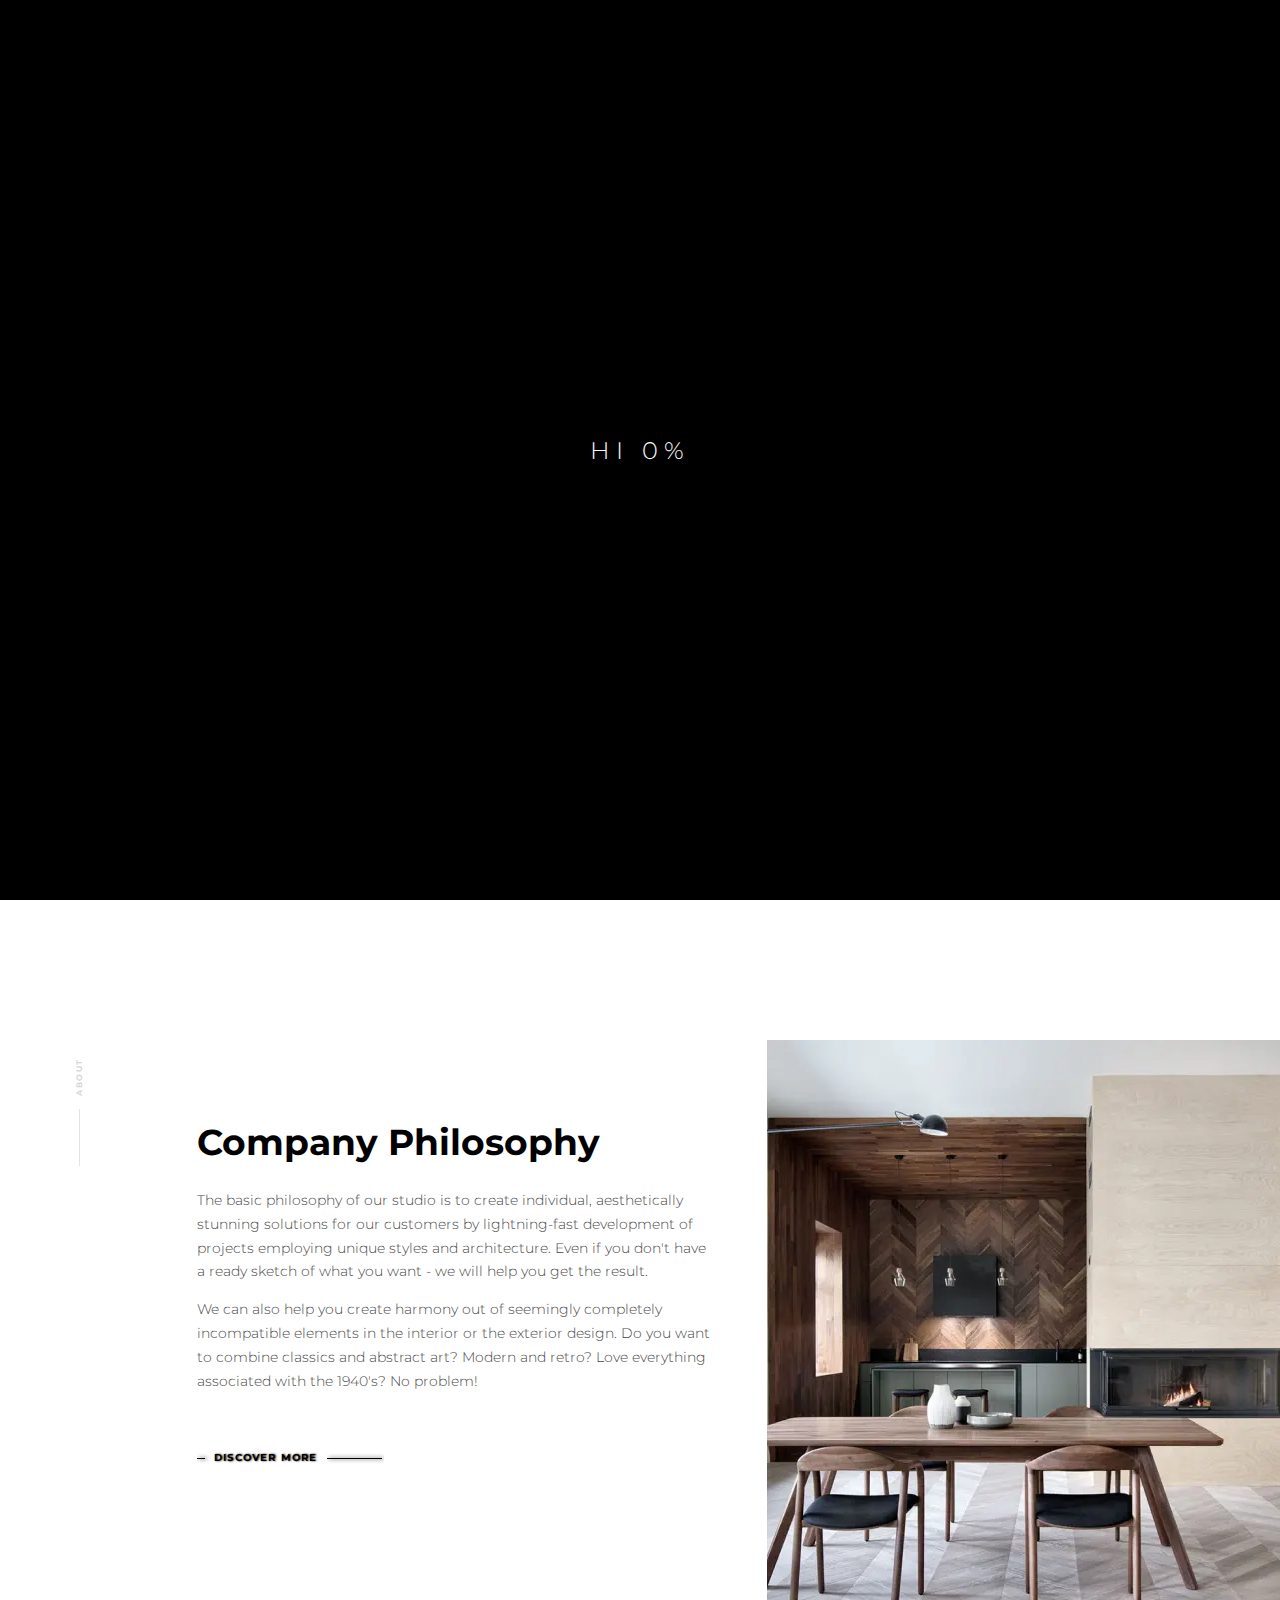
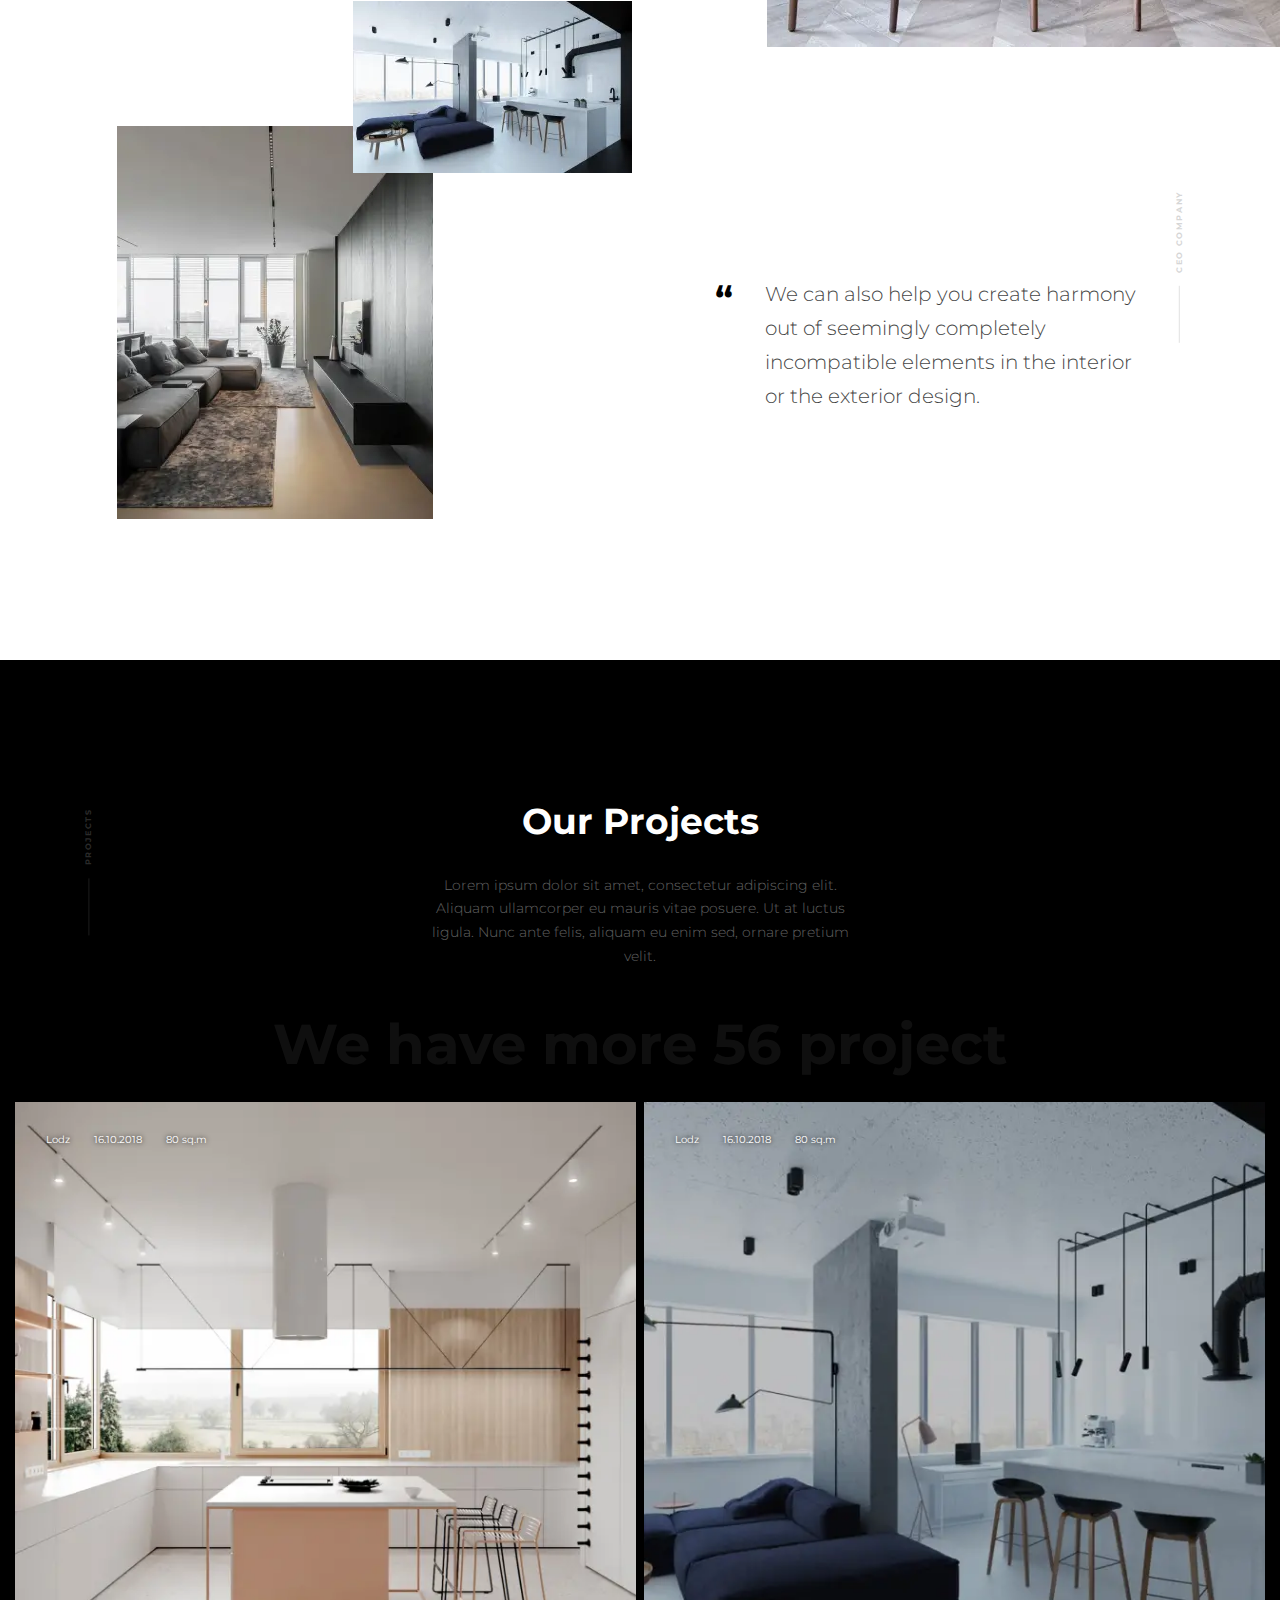
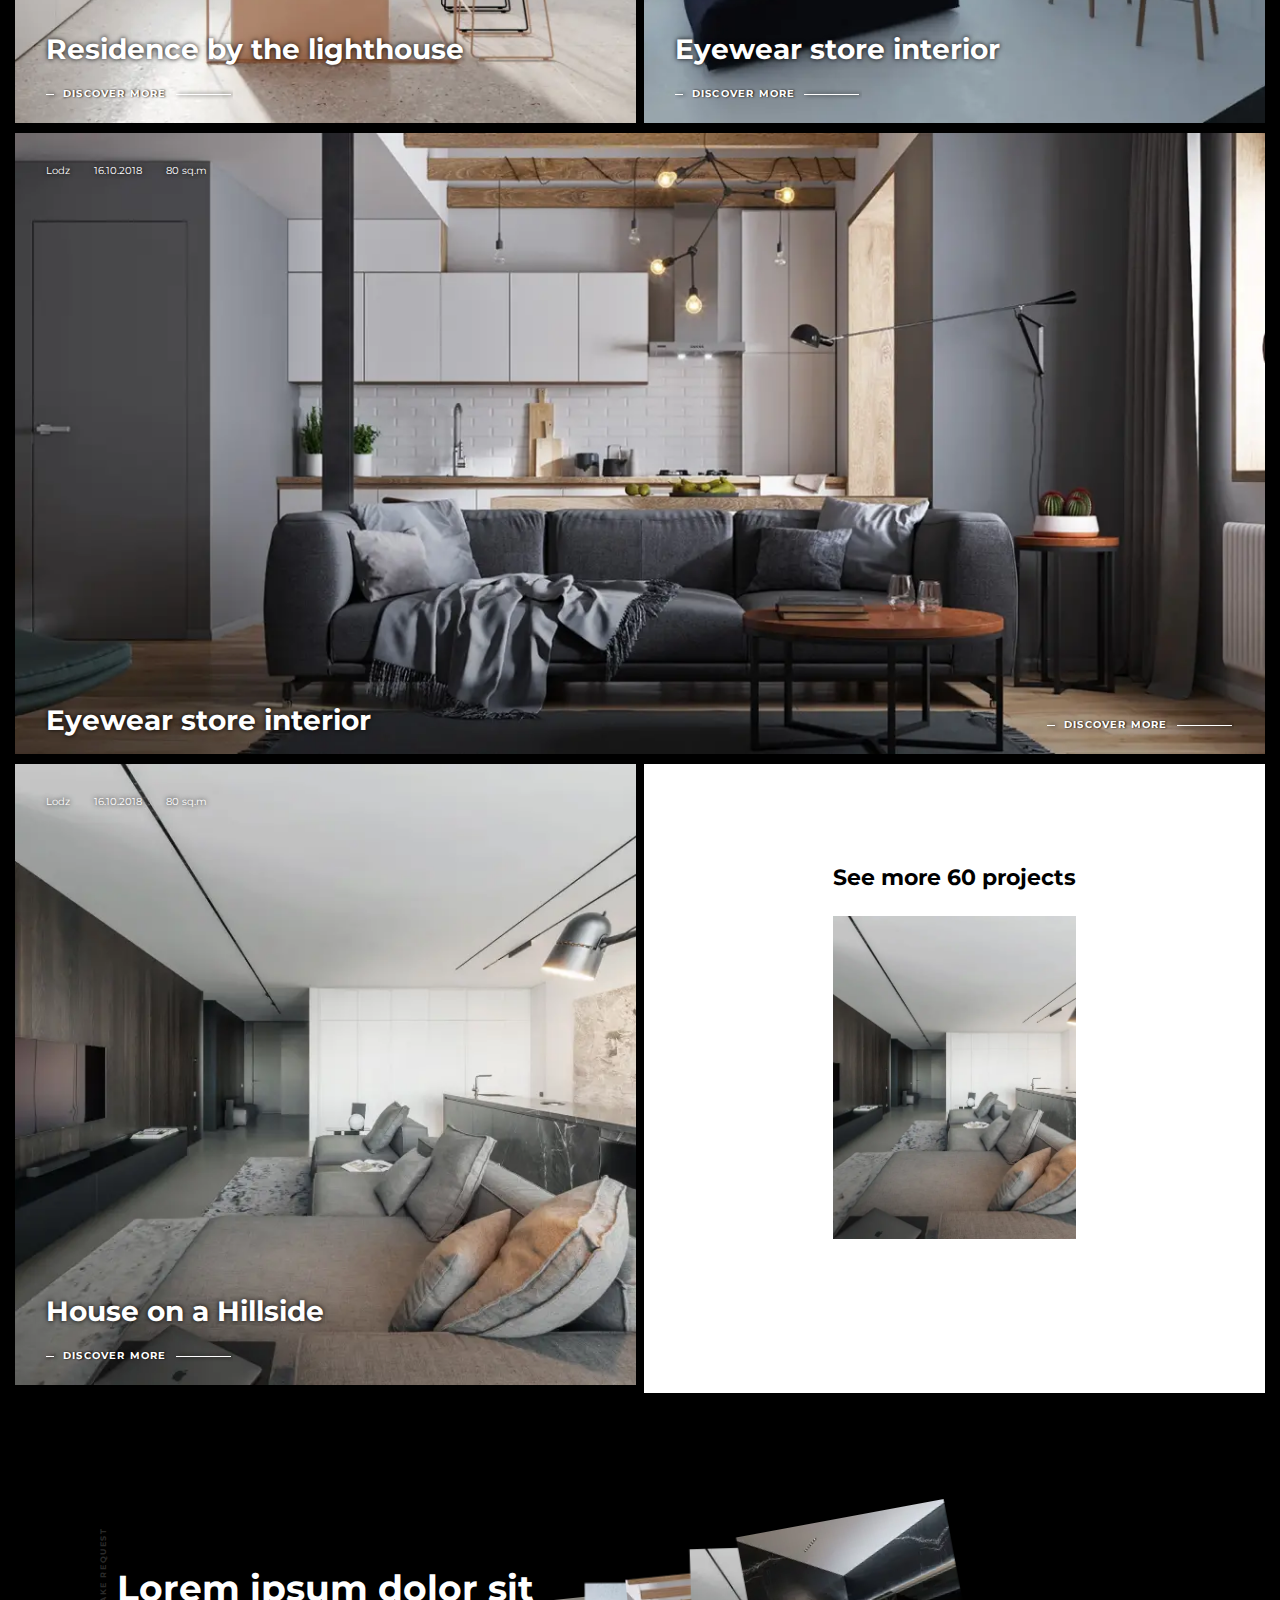
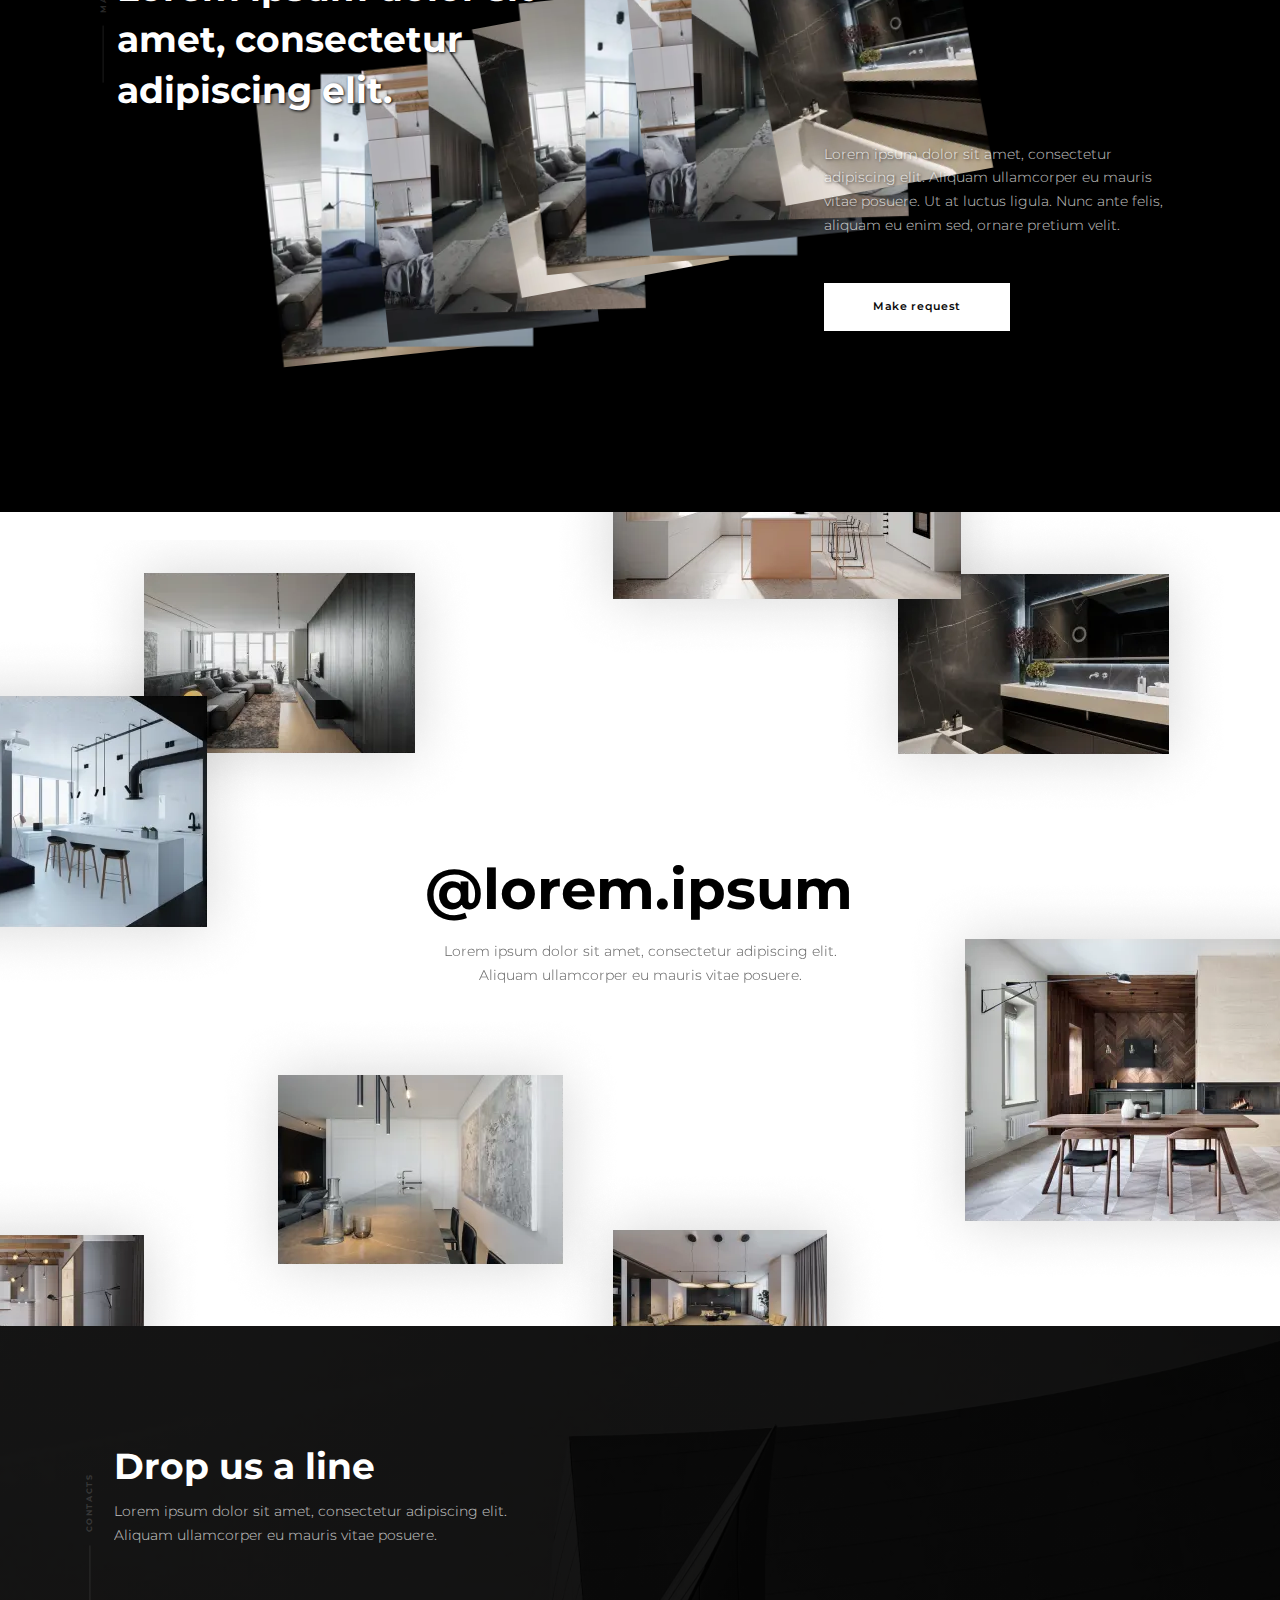
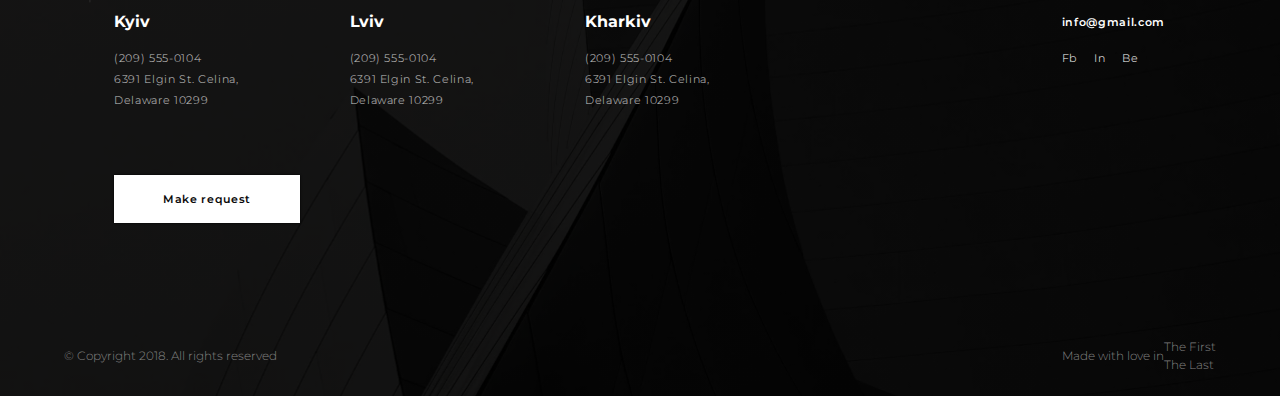
==== commit 5157caa7: "adaptive final" ====
--- a/index.html
+++ b/index.html
@@ -167,6 +167,12 @@
     </div> </header>     <main class="main">+        <section class="preloader">+            <div>+                <span>HI</span>+                <span class="preloader__percent">0%</span>+            </div>+        </section>         <section class="bg-slider paralax-1 fullHeight">             <div class="bg-slider__wrapper swiper">                 <div class="swiper-wrapper">@@ -443,14 +449,14 @@
         <a href="#" class="icon-in-color"></a>     </div>     <div class="c-lorem__img">-        <picture><source srcset="../img/lorem/1.webp" type="image/webp"><img src="../img/lorem/1.png" alt="design image 1"></picture>-        <picture><source srcset="../img/lorem/2.webp" type="image/webp"><img src="../img/lorem/2.png" alt="design image 2"></picture>-        <picture><source srcset="../img/lorem/7.webp" type="image/webp"><img src="../img/lorem/7.png" alt="design image 3"></picture>-        <picture><source srcset="../img/lorem/8.webp" type="image/webp"><img src="../img/lorem/8.png" alt="design image 4"></picture>-        <picture><source srcset="../img/lorem/3.webp" type="image/webp"><img src="../img/lorem/3.png" alt="design image 5"></picture>-        <picture><source srcset="../img/lorem/4.webp" type="image/webp"><img src="../img/lorem/4.png" alt="design image 6"></picture>-        <picture><source srcset="../img/lorem/5.webp" type="image/webp"><img src="../img/lorem/5.png" alt="design image 7"></picture>-        <picture><source srcset="../img/lorem/6.webp" type="image/webp"><img src="../img/lorem/6.png" alt="design image 8"></picture>+        <picture><source srcset="./img/lorem/1.webp" type="image/webp"><img src="./img/lorem/1.png" alt="design image 1"></picture>+        <picture><source srcset="./img/lorem/2.webp" type="image/webp"><img src="./img/lorem/2.png" alt="design image 2"></picture>+        <picture><source srcset="./img/lorem/7.webp" type="image/webp"><img src="./img/lorem/7.png" alt="design image 3"></picture>+        <picture><source srcset="./img/lorem/8.webp" type="image/webp"><img src="./img/lorem/8.png" alt="design image 4"></picture>+        <picture><source srcset="./img/lorem/3.webp" type="image/webp"><img src="./img/lorem/3.png" alt="design image 5"></picture>+        <picture><source srcset="./img/lorem/4.webp" type="image/webp"><img src="./img/lorem/4.png" alt="design image 6"></picture>+        <picture><source srcset="./img/lorem/5.webp" type="image/webp"><img src="./img/lorem/5.png" alt="design image 7"></picture>+        <picture><source srcset="./img/lorem/6.webp" type="image/webp"><img src="./img/lorem/6.png" alt="design image 8"></picture>     </div> </div>             </div>@@ -512,9 +518,9 @@
         </div>     </div> -    <script defer src="script/script.js"></script>     <script src="https://cdn.jsdelivr.net/npm/swiper@8/swiper-bundle.min.js"></script>     <script src="https://code.jquery.com/jquery-3.6.3.min.js"></script>+    <script src="script/script.js"></script> </footer>     </div> </body>--- a/css/style.min.css
+++ b/css/style.min.css
@@ -1 +1 @@
-@font-face{font-family:swiper-icons;src:url('data:application/font-woff;charset=utf-8;base64, [base64]//wADZ2x5ZgAAAywAAADMAAAD2MHtryVoZWFkAAABbAAAADAAAAA2E2+eoWhoZWEAAAGcAAAAHwAAACQC9gDzaG10eAAAAigAAAAZAAAArgJkABFsb2NhAAAC0AAAAFoAAABaFQAUGG1heHAAAAG8AAAAHwAAACAAcABAbmFtZQAAA/gAAAE5AAACXvFdBwlwb3N0AAAFNAAAAGIAAACE5s74hXjaY2BkYGAAYpf5Hu/j+W2+MnAzMYDAzaX6QjD6/4//Bxj5GA8AuRwMYGkAPywL13jaY2BkYGA88P8Agx4j+/8fQDYfA1AEBWgDAIB2BOoAeNpjYGRgYNBh4GdgYgABEMnIABJzYNADCQAACWgAsQB42mNgYfzCOIGBlYGB0YcxjYGBwR1Kf2WQZGhhYGBiYGVmgAFGBiQQkOaawtDAoMBQxXjg/wEGPcYDDA4wNUA2CCgwsAAAO4EL6gAAeNpj2M0gyAACqxgGNWBkZ2D4/wMA+xkDdgAAAHjaY2BgYGaAYBkGRgYQiAHyGMF8FgYHIM3DwMHABGQrMOgyWDLEM1T9/w8UBfEMgLzE////P/5//f/V/xv+r4eaAAeMbAxwIUYmIMHEgKYAYjUcsDAwsLKxc3BycfPw8jEQA/[base64]/uznmfPFBNODM2K7MTQ45YEAZqGP81AmGGcF3iPqOop0r1SPTaTbVkfUe4HXj97wYE+yNwWYxwWu4v1ugWHgo3S1XdZEVqWM7ET0cfnLGxWfkgR42o2PvWrDMBSFj/IHLaF0zKjRgdiVMwScNRAoWUoH78Y2icB/yIY09An6AH2Bdu/UB+yxopYshQiEvnvu0dURgDt8QeC8PDw7Fpji3fEA4z/PEJ6YOB5hKh4dj3EvXhxPqH/SKUY3rJ7srZ4FZnh1PMAtPhwP6fl2PMJMPDgeQ4rY8YT6Gzao0eAEA409DuggmTnFnOcSCiEiLMgxCiTI6Cq5DZUd3Qmp10vO0LaLTd2cjN4fOumlc7lUYbSQcZFkutRG7g6JKZKy0RmdLY680CDnEJ+UMkpFFe1RN7nxdVpXrC4aTtnaurOnYercZg2YVmLN/d/gczfEimrE/fs/bOuq29Zmn8tloORaXgZgGa78yO9/cnXm2BpaGvq25Dv9S4E9+5SIc9PqupJKhYFSSl47+Qcr1mYNAAAAeNptw0cKwkAAAMDZJA8Q7OUJvkLsPfZ6zFVERPy8qHh2YER+3i/BP83vIBLLySsoKimrqKqpa2hp6+jq6RsYGhmbmJqZSy0sraxtbO3sHRydnEMU4uR6yx7JJXveP7WrDycAAAAAAAH//wACeNpjYGRgYOABYhkgZgJCZgZNBkYGLQZtIJsFLMYAAAw3ALgAeNolizEKgDAQBCchRbC2sFER0YD6qVQiBCv/H9ezGI6Z5XBAw8CBK/m5iQQVauVbXLnOrMZv2oLdKFa8Pjuru2hJzGabmOSLzNMzvutpB3N42mNgZGBg4GKQYzBhYMxJLMlj4GBgAYow/P/PAJJhLM6sSoWKfWCAAwDAjgbRAAB42mNgYGBkAIIbCZo5IPrmUn0hGA0AO8EFTQAA');font-weight:400;font-style:normal}:root{--swiper-theme-color:#007aff}.swiper{margin-left:auto;margin-right:auto;position:relative;overflow:hidden;list-style:none;padding:0;z-index:1}.swiper-vertical>.swiper-wrapper{flex-direction:column}.swiper-wrapper{position:relative;width:100%;height:100%;z-index:1;display:flex;transition-property:transform;box-sizing:content-box}.swiper-android .swiper-slide,.swiper-wrapper{transform:translate3d(0,0,0)}.swiper-pointer-events{touch-action:pan-y}.swiper-pointer-events.swiper-vertical{touch-action:pan-x}.swiper-slide{flex-shrink:0;width:100%;height:100%;position:relative;transition-property:transform}.swiper-slide-invisible-blank{visibility:hidden}.swiper-autoheight,.swiper-autoheight .swiper-slide{height:auto}.swiper-autoheight .swiper-wrapper{align-items:flex-start;transition-property:transform,height}.swiper-backface-hidden .swiper-slide{transform:translateZ(0);-webkit-backface-visibility:hidden;backface-visibility:hidden}.swiper-3d,.swiper-3d.swiper-css-mode .swiper-wrapper{perspective:1200px}.swiper-3d .swiper-cube-shadow,.swiper-3d .swiper-slide,.swiper-3d .swiper-slide-shadow,.swiper-3d .swiper-slide-shadow-bottom,.swiper-3d .swiper-slide-shadow-left,.swiper-3d .swiper-slide-shadow-right,.swiper-3d .swiper-slide-shadow-top,.swiper-3d .swiper-wrapper{transform-style:preserve-3d}.swiper-3d .swiper-slide-shadow,.swiper-3d .swiper-slide-shadow-bottom,.swiper-3d .swiper-slide-shadow-left,.swiper-3d .swiper-slide-shadow-right,.swiper-3d .swiper-slide-shadow-top{position:absolute;left:0;top:0;width:100%;height:100%;pointer-events:none;z-index:10}.swiper-3d .swiper-slide-shadow{background:rgba(0,0,0,.15)}.swiper-3d .swiper-slide-shadow-left{background-image:linear-gradient(to left,rgba(0,0,0,.5),rgba(0,0,0,0))}.swiper-3d .swiper-slide-shadow-right{background-image:linear-gradient(to right,rgba(0,0,0,.5),rgba(0,0,0,0))}.swiper-3d .swiper-slide-shadow-top{background-image:linear-gradient(to top,rgba(0,0,0,.5),rgba(0,0,0,0))}.swiper-3d .swiper-slide-shadow-bottom{background-image:linear-gradient(to bottom,rgba(0,0,0,.5),rgba(0,0,0,0))}.swiper-css-mode>.swiper-wrapper{overflow:auto;scrollbar-width:none;-ms-overflow-style:none}.swiper-css-mode>.swiper-wrapper::-webkit-scrollbar{display:none}.swiper-css-mode>.swiper-wrapper>.swiper-slide{scroll-snap-align:start start}.swiper-horizontal.swiper-css-mode>.swiper-wrapper{scroll-snap-type:x mandatory}.swiper-vertical.swiper-css-mode>.swiper-wrapper{scroll-snap-type:y mandatory}.swiper-centered>.swiper-wrapper::before{content:'';flex-shrink:0;order:9999}.swiper-centered.swiper-horizontal>.swiper-wrapper>.swiper-slide:first-child{margin-inline-start:var(--swiper-centered-offset-before)}.swiper-centered.swiper-horizontal>.swiper-wrapper::before{height:100%;min-height:1px;width:var(--swiper-centered-offset-after)}.swiper-centered.swiper-vertical>.swiper-wrapper>.swiper-slide:first-child{margin-block-start:var(--swiper-centered-offset-before)}.swiper-centered.swiper-vertical>.swiper-wrapper::before{width:100%;min-width:1px;height:var(--swiper-centered-offset-after)}.swiper-centered>.swiper-wrapper>.swiper-slide{scroll-snap-align:center center}.swiper-virtual .swiper-slide{-webkit-backface-visibility:hidden;transform:translateZ(0)}.swiper-virtual.swiper-css-mode .swiper-wrapper::after{content:'';position:absolute;left:0;top:0;pointer-events:none}.swiper-virtual.swiper-css-mode.swiper-horizontal .swiper-wrapper::after{height:1px;width:var(--swiper-virtual-size)}.swiper-virtual.swiper-css-mode.swiper-vertical .swiper-wrapper::after{width:1px;height:var(--swiper-virtual-size)}:root{--swiper-navigation-size:44px}.swiper-button-next,.swiper-button-prev{position:absolute;top:50%;width:calc(var(--swiper-navigation-size)/ 44 * 27);height:var(--swiper-navigation-size);margin-top:calc(0px - (var(--swiper-navigation-size)/ 2));z-index:10;cursor:pointer;display:flex;align-items:center;justify-content:center;color:var(--swiper-navigation-color,var(--swiper-theme-color))}.swiper-button-next.swiper-button-disabled,.swiper-button-prev.swiper-button-disabled{opacity:.35;cursor:auto;pointer-events:none}.swiper-button-next.swiper-button-hidden,.swiper-button-prev.swiper-button-hidden{opacity:0;cursor:auto;pointer-events:none}.swiper-navigation-disabled .swiper-button-next,.swiper-navigation-disabled .swiper-button-prev{display:none!important}.swiper-button-next:after,.swiper-button-prev:after{font-family:swiper-icons;font-size:var(--swiper-navigation-size);text-transform:none!important;letter-spacing:0;font-variant:initial;line-height:1}.swiper-button-prev,.swiper-rtl .swiper-button-next{left:10px;right:auto}.swiper-button-prev:after,.swiper-rtl .swiper-button-next:after{content:'prev'}.swiper-button-next,.swiper-rtl .swiper-button-prev{right:10px;left:auto}.swiper-button-next:after,.swiper-rtl .swiper-button-prev:after{content:'next'}.swiper-button-lock{display:none}.swiper-pagination{position:absolute;text-align:center;transition:.3s opacity;transform:translate3d(0,0,0);z-index:10}.swiper-pagination.swiper-pagination-hidden{opacity:0}.swiper-pagination-disabled>.swiper-pagination,.swiper-pagination.swiper-pagination-disabled{display:none!important}.swiper-horizontal>.swiper-pagination-bullets,.swiper-pagination-bullets.swiper-pagination-horizontal,.swiper-pagination-custom,.swiper-pagination-fraction{bottom:10px;left:0;width:100%}.swiper-pagination-bullets-dynamic{overflow:hidden;font-size:0}.swiper-pagination-bullets-dynamic .swiper-pagination-bullet{transform:scale(.33);position:relative}.swiper-pagination-bullets-dynamic .swiper-pagination-bullet-active{transform:scale(1)}.swiper-pagination-bullets-dynamic .swiper-pagination-bullet-active-main{transform:scale(1)}.swiper-pagination-bullets-dynamic .swiper-pagination-bullet-active-prev{transform:scale(.66)}.swiper-pagination-bullets-dynamic .swiper-pagination-bullet-active-prev-prev{transform:scale(.33)}.swiper-pagination-bullets-dynamic .swiper-pagination-bullet-active-next{transform:scale(.66)}.swiper-pagination-bullets-dynamic .swiper-pagination-bullet-active-next-next{transform:scale(.33)}.swiper-pagination-bullet{width:var(--swiper-pagination-bullet-width,var(--swiper-pagination-bullet-size,8px));height:var(--swiper-pagination-bullet-height,var(--swiper-pagination-bullet-size,8px));display:inline-block;border-radius:50%;background:var(--swiper-pagination-bullet-inactive-color,#000);opacity:var(--swiper-pagination-bullet-inactive-opacity,.2)}button.swiper-pagination-bullet{border:none;margin:0;padding:0;box-shadow:none;-webkit-appearance:none;appearance:none}.swiper-pagination-clickable .swiper-pagination-bullet{cursor:pointer}.swiper-pagination-bullet:only-child{display:none!important}.swiper-pagination-bullet-active{opacity:var(--swiper-pagination-bullet-opacity,1);background:var(--swiper-pagination-color,var(--swiper-theme-color))}.swiper-pagination-vertical.swiper-pagination-bullets,.swiper-vertical>.swiper-pagination-bullets{right:10px;top:50%;transform:translate3d(0,-50%,0)}.swiper-pagination-vertical.swiper-pagination-bullets .swiper-pagination-bullet,.swiper-vertical>.swiper-pagination-bullets .swiper-pagination-bullet{margin:var(--swiper-pagination-bullet-vertical-gap,6px) 0;display:block}.swiper-pagination-vertical.swiper-pagination-bullets.swiper-pagination-bullets-dynamic,.swiper-vertical>.swiper-pagination-bullets.swiper-pagination-bullets-dynamic{top:50%;transform:translateY(-50%);width:8px}.swiper-pagination-vertical.swiper-pagination-bullets.swiper-pagination-bullets-dynamic .swiper-pagination-bullet,.swiper-vertical>.swiper-pagination-bullets.swiper-pagination-bullets-dynamic .swiper-pagination-bullet{display:inline-block;transition:.2s transform,.2s top}.swiper-horizontal>.swiper-pagination-bullets .swiper-pagination-bullet,.swiper-pagination-horizontal.swiper-pagination-bullets .swiper-pagination-bullet{margin:0 var(--swiper-pagination-bullet-horizontal-gap,4px)}.swiper-horizontal>.swiper-pagination-bullets.swiper-pagination-bullets-dynamic,.swiper-pagination-horizontal.swiper-pagination-bullets.swiper-pagination-bullets-dynamic{left:50%;transform:translateX(-50%);white-space:nowrap}.swiper-horizontal>.swiper-pagination-bullets.swiper-pagination-bullets-dynamic .swiper-pagination-bullet,.swiper-pagination-horizontal.swiper-pagination-bullets.swiper-pagination-bullets-dynamic .swiper-pagination-bullet{transition:.2s transform,.2s left}.swiper-horizontal.swiper-rtl>.swiper-pagination-bullets-dynamic .swiper-pagination-bullet{transition:.2s transform,.2s right}.swiper-pagination-progressbar{background:rgba(0,0,0,.25);position:absolute}.swiper-pagination-progressbar .swiper-pagination-progressbar-fill{background:var(--swiper-pagination-color,var(--swiper-theme-color));position:absolute;left:0;top:0;width:100%;height:100%;transform:scale(0);transform-origin:left top}.swiper-rtl .swiper-pagination-progressbar .swiper-pagination-progressbar-fill{transform-origin:right top}.swiper-horizontal>.swiper-pagination-progressbar,.swiper-pagination-progressbar.swiper-pagination-horizontal,.swiper-pagination-progressbar.swiper-pagination-vertical.swiper-pagination-progressbar-opposite,.swiper-vertical>.swiper-pagination-progressbar.swiper-pagination-progressbar-opposite{width:100%;height:4px;left:0;top:0}.swiper-horizontal>.swiper-pagination-progressbar.swiper-pagination-progressbar-opposite,.swiper-pagination-progressbar.swiper-pagination-horizontal.swiper-pagination-progressbar-opposite,.swiper-pagination-progressbar.swiper-pagination-vertical,.swiper-vertical>.swiper-pagination-progressbar{width:4px;height:100%;left:0;top:0}.swiper-pagination-lock{display:none}.swiper-scrollbar{border-radius:10px;position:relative;-ms-touch-action:none;background:rgba(0,0,0,.1)}.swiper-scrollbar-disabled>.swiper-scrollbar,.swiper-scrollbar.swiper-scrollbar-disabled{display:none!important}.swiper-horizontal>.swiper-scrollbar,.swiper-scrollbar.swiper-scrollbar-horizontal{position:absolute;left:1%;bottom:3px;z-index:50;height:5px;width:98%}.swiper-scrollbar.swiper-scrollbar-vertical,.swiper-vertical>.swiper-scrollbar{position:absolute;right:3px;top:1%;z-index:50;width:5px;height:98%}.swiper-scrollbar-drag{height:100%;width:100%;position:relative;background:rgba(0,0,0,.5);border-radius:10px;left:0;top:0}.swiper-scrollbar-cursor-drag{cursor:move}.swiper-scrollbar-lock{display:none}.swiper-zoom-container{width:100%;height:100%;display:flex;justify-content:center;align-items:center;text-align:center}.swiper-zoom-container>canvas,.swiper-zoom-container>img,.swiper-zoom-container>svg{max-width:100%;max-height:100%;object-fit:contain}.swiper-slide-zoomed{cursor:move}.swiper-lazy-preloader{width:42px;height:42px;position:absolute;left:50%;top:50%;margin-left:-21px;margin-top:-21px;z-index:10;transform-origin:50%;box-sizing:border-box;border:4px solid var(--swiper-preloader-color,var(--swiper-theme-color));border-radius:50%;border-top-color:transparent}.swiper-watch-progress .swiper-slide-visible .swiper-lazy-preloader,.swiper:not(.swiper-watch-progress) .swiper-lazy-preloader{animation:swiper-preloader-spin 1s infinite linear}.swiper-lazy-preloader-white{--swiper-preloader-color:#fff}.swiper-lazy-preloader-black{--swiper-preloader-color:#000}@keyframes swiper-preloader-spin{0%{transform:rotate(0)}100%{transform:rotate(360deg)}}.swiper .swiper-notification{position:absolute;left:0;top:0;pointer-events:none;opacity:0;z-index:-1000}.swiper-free-mode>.swiper-wrapper{transition-timing-function:ease-out;margin:0 auto}.swiper-grid>.swiper-wrapper{flex-wrap:wrap}.swiper-grid-column>.swiper-wrapper{flex-wrap:wrap;flex-direction:column}.swiper-fade.swiper-free-mode .swiper-slide{transition-timing-function:ease-out}.swiper-fade .swiper-slide{pointer-events:none;transition-property:opacity}.swiper-fade .swiper-slide .swiper-slide{pointer-events:none}.swiper-fade .swiper-slide-active,.swiper-fade .swiper-slide-active .swiper-slide-active{pointer-events:auto}.swiper-cube{overflow:visible}.swiper-cube .swiper-slide{pointer-events:none;-webkit-backface-visibility:hidden;backface-visibility:hidden;z-index:1;visibility:hidden;transform-origin:0 0;width:100%;height:100%}.swiper-cube .swiper-slide .swiper-slide{pointer-events:none}.swiper-cube.swiper-rtl .swiper-slide{transform-origin:100% 0}.swiper-cube .swiper-slide-active,.swiper-cube .swiper-slide-active .swiper-slide-active{pointer-events:auto}.swiper-cube .swiper-slide-active,.swiper-cube .swiper-slide-next,.swiper-cube .swiper-slide-next+.swiper-slide,.swiper-cube .swiper-slide-prev{pointer-events:auto;visibility:visible}.swiper-cube .swiper-slide-shadow-bottom,.swiper-cube .swiper-slide-shadow-left,.swiper-cube .swiper-slide-shadow-right,.swiper-cube .swiper-slide-shadow-top{z-index:0;-webkit-backface-visibility:hidden;backface-visibility:hidden}.swiper-cube .swiper-cube-shadow{position:absolute;left:0;bottom:0;width:100%;height:100%;opacity:.6;z-index:0}.swiper-cube .swiper-cube-shadow:before{content:'';background:#000;position:absolute;left:0;top:0;bottom:0;right:0;filter:blur(50px)}.swiper-flip{overflow:visible}.swiper-flip .swiper-slide{pointer-events:none;-webkit-backface-visibility:hidden;backface-visibility:hidden;z-index:1}.swiper-flip .swiper-slide .swiper-slide{pointer-events:none}.swiper-flip .swiper-slide-active,.swiper-flip .swiper-slide-active .swiper-slide-active{pointer-events:auto}.swiper-flip .swiper-slide-shadow-bottom,.swiper-flip .swiper-slide-shadow-left,.swiper-flip .swiper-slide-shadow-right,.swiper-flip .swiper-slide-shadow-top{z-index:0;-webkit-backface-visibility:hidden;backface-visibility:hidden}.swiper-creative .swiper-slide{-webkit-backface-visibility:hidden;backface-visibility:hidden;overflow:hidden;transition-property:transform,opacity,height}.swiper-cards{overflow:visible}.swiper-cards .swiper-slide{transform-origin:center bottom;-webkit-backface-visibility:hidden;backface-visibility:hidden;overflow:hidden}.header{position:fixed;top:0;left:0;width:100vw;display:flex;align-items:center;min-height:96px;padding:0 4.45% 0 4.3%;font-weight:600;mix-blend-mode:difference;color:#b3b3b3;transition:all .3s ease 0s;z-index:999}.header>*{z-index:1}.header__menu{margin-left:10.9%;order:2}.header__logo{position:relative;letter-spacing:4px;order:1}.header__burger{order:3}.header__end{display:flex;margin-left:auto;order:4}.header__end *{mix-blend-mode:difference;color:#999}.header__end>:not(:first-child){margin-left:83px}.header.menu-opened{mix-blend-mode:normal;padding-top:15px}.header.menu-opened .header__burger{margin-top:10px}.header.pop-up-opened{mix-blend-mode:normal}.menu{display:flex;font-size:11px;line-height:13px;letter-spacing:.06em}.burger-menu{position:fixed;top:-105vh;left:0;width:100vw;height:100vh;overflow:hidden;border-radius:0 0 30vw 30vw;background:#080808;opacity:.98;z-index:0;transition:all .5s ease 0s,border-radius .3s ease .15s;display:flex;align-items:center;padding-left:20.6%}.burger-menu__footer{display:flex;align-items:center;position:absolute;bottom:40px;left:56px;z-index:100;color:#fff;font-size:11px}.burger-menu__footer>span :not(:last-child){margin-right:17px}.burger-menu__footer>span{margin-right:80px}.burger-menu__footer>label{margin-right:40px}.burger-menu__footer>a{letter-spacing:.06em;margin-right:32px}.burger-menu__footer input{position:absolute;opacity:0!important}.burger-menu.menu-opened{visibility:visible!important;top:0!important;border-radius:0}.menu-burger{margin-bottom:14px}.menu-burger>:not(:last-child){margin-bottom:4.4vh}.menu-burger__item{transition:all .3s ease 0s;font-weight:700;font-size:32px;line-height:39px;color:#fff;opacity:.5}.menu-burger__item:hover{opacity:1;padding-left:30px}.opacity-button{border:1px solid #fff;box-shadow:none}.pop-up{position:fixed;top:50vh;left:50vw;width:100vw;height:100vh;transform:translate(-50%,-50%) scale(0);visibility:hidden;opacity:0;display:flex;overflow-y:auto;background:rgba(0,0,0,.98);transition:all .5s ease 0s;z-index:2}.pop-up.pop-up-opened{visibility:visible;top:0;left:0;opacity:1;transform:translate(0,0) scale(1)}.pop-up__close{display:flex;position:absolute;right:38px;top:47px}.pop-up__close span{display:flex;transform-origin:center;transform:rotate(45deg);width:21px;height:1px;background:#fff;z-index:2}.pop-up__close span::after{content:"";width:21px;height:1px;background:#fff;transform-origin:center;transform:rotate(90deg);z-index:2}.pop-up__container{display:flex;position:absolute;top:7.7%;left:50%;transform:translate(-50%,0);max-width:1046px;min-height:803px;width:100%;height:803px;align-self:center;margin:0 auto 18px;align-items:center;justify-content:center;background:#f2f2f2}.pop-up__data{color:#3a3e4b!important}.pop-up__data>*{display:flex;flex-direction:column;max-width:800px;width:100%;min-height:330px;padding:42px 69px 5px;background:#fff;border:1px solid rgba(0,0,0,.1)}.pop-up__data>:not(:last-child){margin-bottom:6px;min-height:354px}.pop-up__data_info h4{text-align:center;margin-bottom:24px}.pop-up__data_info>div{display:inherit;flex-wrap:wrap;justify-content:space-between}.pop-up__data_info textarea{width:100%;min-height:50px;max-height:130px;margin-top:-15px;font-family:Montserrat;font-weight:400;font-size:11px;white-space:wrap;background:0 0;border-bottom:1px solid rgba(214,214,214,.7)}.pop-up__data_info textarea::placeholder{font-family:Montserrat;color:#3a3e4b;font-weight:600!important;font-size:11px;line-height:13px;letter-spacing:.06em}.pop-up__data_info input{width:47.3%;font-family:Montserrat;font-weight:400;font-size:11px;line-height:13px;letter-spacing:.06em;height:30px;margin-bottom:30.7px;background:0 0;border-bottom:1px solid rgba(214,214,214,.7)}.pop-up__data_info input::placeholder{font-family:Montserrat;letter-spacing:.06em;font-weight:600!important;font-size:11px;color:#3a3e4b}.pop-up__data_send>label{font-size:11px;font-weight:600;letter-spacing:.06em;line-height:15px}.pop-up__data_send input#file{position:relative;width:39px;height:39px;cursor:pointer;border-radius:50%}.pop-up__data_send input#file::after{content:"+";display:flex;align-items:center;justify-content:center;color:#434343;font-size:20px;position:absolute;top:0;left:0;width:100%;height:100%;background:#f7f7f6;border-radius:inherit;border:1px dashed rgba(58,62,75,.08);z-index:2}.pop-up__data_send #range{position:relative;display:flex;width:97%;margin:21.5px 0 53px 1.5%}.pop-up__data_send #range>:not(:first-child){margin-left:auto}.pop-up__data_send #range span{position:relative;display:flex;flex-direction:column;justify-content:end;align-items:center;min-height:40px}.pop-up__data_send #range label{position:absolute;top:0;white-space:nowrap}.pop-up__data_send #range input{position:absolute;width:20px;height:20px;bottom:0}.pop-up__data_send #range input+span::after{content:"";position:absolute;align-self:center;bottom:0;width:20px;height:20px;border-radius:50%;z-index:1;background:#f7f7f6}.pop-up__data_send #range input:checked+span::after{content:"";box-shadow:0 0 3px rgba(0,0,0,.5);background:#fff}.pop-up__data_send #range input::after{content:"";position:absolute;top:1px;left:1px;width:18px;height:18px;border-radius:50%;background:#afb0b2;border:7px solid #f7f7f6;z-index:2;transition:border .5s ease 0s}.pop-up__data_send #range input:checked::after{content:"";position:absolute;top:1px;left:1px;width:18px;height:18px;border-radius:50%;background:#fff;border:7px solid #1d1f26;z-index:3}.pop-up__data_send #range label{font-weight:500;font-size:9px;line-height:11px;letter-spacing:.06em;z-index:5}.pop-up__data_send #range::after{content:"";position:absolute;bottom:9px;left:0;margin-left:1%;width:98%;height:2px;background:rgba(214,214,214,.3);z-index:1}.pop-up__data_send .file-details{margin-left:12px;line-height:18px;align-self:center}.pop-up__data_send span:has(.file-details){position:relative;display:flex}.pop-up__data_send span:has(.file-details) p{font-weight:600;font-size:11px;line-height:13px;color:#3a3e4b;letter-spacing:.06em}.pop-up__data_send span:has(.file-details) span{font-weight:500;font-size:9px;line-height:11px;color:rgba(58,62,75,.45);letter-spacing:.06em}.pop-up__data_send span:has(.file-details) button{position:absolute;right:0}#pop-up-list{position:absolute;opacity:0;top:-100vh}.pop-up-list{position:relative;width:47.3%}.pop-up-list input{width:100%}.pop-up-list__items{position:absolute;visibility:hidden;opacity:0}.footer{position:absolute;bottom:0;width:100%;min-height:80px;padding:0 64px;z-index:100;font-size:12px;line-height:18px;display:flex;justify-content:space-between;align-items:center}.footer__right{display:flex;align-items:center}.c-request{position:relative;display:flex;width:100%;min-height:470px}.c-request__info{position:relative;display:flex;justify-content:space-between;width:100%;height:368px;margin-top:65px}.c-request__info div{z-index:1}.c-lorem{position:relative;display:flex;width:100%;height:100%;justify-content:center;align-items:center}.c-lorem .mobile-lorem{display:none}.c-lorem__text{z-index:20;mix-blend-mode:difference;color:#fff}.c-lorem__text h1{color:inherit;margin:5px 0 15px -2px}.c-lorem__text p{font-size:14px;line-height:24px;text-align:center;opacity:.6}.c-lorem__img{position:absolute;width:100%;height:100%;overflow:hidden}.c-lorem__img>img,.c-lorem__img>picture{position:absolute}.c-contacts{min-height:670px;display:flex;justify-content:space-between;padding:118px 0 158px}.c-contacts__right{display:flex;flex-direction:column;margin-right:1px;align-self:center;letter-spacing:.06em;font-size:11px}.c-contacts__right a{margin-bottom:13px}.c-contacts__right span>:not(:last-child){margin-right:17px}.c-contacts__right-mobile{display:flex;flex-direction:column;margin-right:1px;align-self:center;letter-spacing:.06em;font-size:11px}.c-contacts__right-mobile a{margin-bottom:5px}.c-contacts__right-mobile span>:not(:last-child){margin-right:17px}.c-contacts{max-width:1052px!important}.contact-data>:not(:last-child){margin-bottom:64px}.contact-data>:first-child>h2{margin-bottom:12px}.contact-data>p{opacity:.6}.contact-data__city{display:flex}.contact-data__city>:not(:last-child){margin-right:111px}.contact-data__city h5{margin-bottom:15px}.contact-data__city p{font-size:11px;letter-spacing:.06em;line-height:21px}@font-face{font-family:ProximaNova;src:local("ProximaNova-Bold"),url(../fonts/ProximaNova-Bold.woff) format("truetype");font-weight:700;font-style:normal}@font-face{font-family:Montserrat;src:url(../fonts/Montserrat-VariableFont_wght.ttf) format("truetype");font-weight:700}@font-face{font-family:Montserrat;src:url(../fonts/Montserrat-VariableFont_wght.ttf) format("truetype");font-weight:600}@font-face{font-family:Montserrat;src:url(../fonts/Montserrat-VariableFont_wght.ttf) format("truetype");font-weight:500}@font-face{font-family:Montserrat;src:url(../fonts/Montserrat-VariableFont_wght.ttf) format("truetype");font-weight:400}@font-face{font-family:Montserrat;src:url(../fonts/Montserrat-VariableFont_wght.ttf) format("truetype");font-weight:300}*,::after,::before{padding:0;margin:0;border:0;box-sizing:border-box}a{text-decoration:none;color:inherit;font-weight:600}li,ol,ul{list-style:none}h1,h2,h3,h4,h5,h6{font-weight:700}h1{font-size:56px;line-height:69px;color:#fff}h2{font-size:36px!important;line-height:44px}h3{font-size:28px!important;line-height:35px}h4{font-size:22px!important;line-height:28px}h5{font-size:16px!important;line-height:22px}h6{font-weight:inherit;font-size:inherit}p{opacity:.75}img{width:initial;height:initial}body,html{position:relative;width:100vw;overflow-x:hidden;font-family:Montserrat;font-weight:300;font-size:14px;line-height:170%;color:#080808;background:#fafafa}main{position:relative}.main{background:#fff;color:#000;transition:all 2.5s ease 0s}section{position:relative}.wrapper_{width:100%;padding:0 15px}.wrapper-no-limits{max-width:1440px;margin:0 auto}.container_{max-width:1312px;margin:0 auto}.container-md{max-width:1046px;margin:0 auto}.container-not-left{width:100%;padding-left:197px!important}button{background:0 0;border:none;font-family:inherit;font-size:11px;line-height:13px;letter-spacing:.075em;font-weight:600}.button{padding:0 49px;min-height:48px;display:flex;align-items:center;justify-content:center;font-weight:600!important;letter-spacing:.06em;box-shadow:0 0 2px #000}.button-light{background:#fff;color:#080808;cursor:pointer;transition:all .7s ease 0s}.button-light:hover{background:#000;border:1px solid #fff;color:#fff}.button-dark{background:#3a3e4b;color:#fff;cursor:pointer;transition:all .7s ease 0s}.button-dark:hover{background:#000;border:1px solid #fff;color:#fff}.discover-button{display:flex;align-items:center;font-weight:700;font-size:10px;line-height:12px;letter-spacing:.12em;text-transform:uppercase;text-shadow:1px 0 2px #000;cursor:pointer;width:187px;height:15px;overflow:hidden}.discover-button hr{box-shadow:2px 0 4px #000}.discover-button>hr:first-child{width:8px;height:.5px;background:#000;margin-right:9px}.discover-button>hr:last-child{width:55px;height:.5px;background:#000;margin-left:9px}.dark-bg{background:#000;color:#fff}.light-bg{background:#fff;color:#000}.city-list{position:relative;display:flex;align-items:center;width:117px;height:24px;letter-spacing:0;color:inherit;letter-spacing:.06em;cursor:pointer;padding:0 13px}.city-list__enter{text-shadow:0 0 4px #000}.city-list>img:nth-child(1),.city-list>picture:nth-child(1){margin-top:2px;margin-right:7px}.city-list>img:nth-child(3),.city-list>picture:nth-child(3){margin-left:auto;transition:transform .5s ease 0s;transform:rotate(-180deg)}#ct-list:checked~.city-list>.city-list__items{visibility:visible;height:80px;transition:all .5s ease 0s}#ct-list:checked~.city-list>picture:nth-child(3){transform:rotate(0);transition:transform .5s ease 0s}.city-list__items{display:flex;visibility:hidden;height:0;overflow-y:scroll;flex-direction:column;position:absolute;bottom:110%;left:50%;transform:translate(-50%,0);padding:3px 1px;width:100px;border:1px solid rgba(255,255,255,.6);border-radius:5px 5px 0 0}.city-list__items input{position:absolute!important;opacity:0!important}.city-list__items input:checked~label{color:#fff;font-size:14px}.city-list__items p{line-height:200%;text-align:center;width:90%;align-self:center;border-bottom:1px solid rgba(255,255,255,.5);border-top:1px solid rgba(255,255,255,.5);border-radius:7px}.city-list__items p:hover{color:#fff;font-size:12px;background:rgba(175,175,175,.75);width:100%}.c-gallery{display:flex;flex-direction:column}.c-gallery__one-item{position:relative;width:100%}.c-gallery__one-item>*{position:relative}.c-gallery__one-item img{width:100%}.c-gallery__two-item{position:relative;width:100%}.c-gallery__two-item>*{position:relative}.c-gallery__two-item img{width:100%}.worker-mail{display:flex;flex-direction:column;justify-content:space-between}.worker-mail h2{line-height:51px}.worker-mail_input{position:relative;max-width:382px;width:100%;height:35px;border-bottom:1px solid #515151}.worker-mail_input input{width:100%;height:100%;padding-bottom:10px;background:0 0;font-size:20px;line-height:170.66%;opacity:.8;letter-spacing:.09em}.worker-mail_input button{position:absolute;top:15%;right:3px;mix-blend-mode:difference;opacity:.6}@media (min-width:800px){.header__logo{z-index:10}.header__logo:hover{transform:scale(2);transition:transform .5s ease 0s}.menu__item:hover{transform:scale(1.5);transition:transform .5s ease 0s}.c-contacts__right-mobile{display:none}.discover-button:hover{text-shadow:2px 0 4px #000}.discover-button:hover hr{box-shadow:2px 0 4px #000;margin:0;width:100%}.discover-button:hover span{position:absolute;transform:translate(30%,-70%) scale(1.3);transition:all .5s ease 0s}.c-gallery__two-item{display:flex;justify-content:space-between;position:relative;flex-wrap:wrap;width:100%}.c-gallery__two-item>*{position:relative}.c-gallery__two-item>div{width:49.7%}.c-gallery__two-item>div img{width:100%}}@media (min-width:1100.1px){.header__burger{display:none}.c-request__info div{max-width:339px;align-self:flex-end}.c-request__info_title{max-width:424px!important;justify-self:left;align-self:flex-start!important}.c-request__img{position:absolute;left:14.5%;top:39.5%;width:738px;align-self:flex-end;display:flex;justify-content:space-between}.c-request__img>*{position:absolute}.c-request__img>:hover{z-index:2;transform:rotate(0)!important;transition:transform .7s ease 0s}.c-request__img>:hover img{transform:scale(1.75);transition:transform .7s ease 0s}.no-desktop{display:none}}@media (min-width:1100px){.menu__item:not(:last-child){margin-right:48px}.c-request__info p{margin-bottom:45px;text-shadow:1px 1px 3px #000}.c-request__info h2{line-height:51px;text-shadow:1px 1px 3px #000;z-index:1}.city-list{background:rgba(255,255,255,.5);box-shadow:0 1.15336px 1.22544px rgba(0,0,0,.2),inset 0 -.288339px .0720847px rgba(255,255,255,.23);backdrop-filter:blur(1px);border-radius:8.70783px}.city-list__items{background:rgba(125,125,125,.85);color:#c3c3c3}}@media (min-width:2000px){.c-lorem{max-width:2000px;margin:0 auto}}@media (max-width:1100px){.header__menu{visibility:hidden;position:absolute}.header__burger{display:flex;align-items:center;font-weight:600;font-size:11px;line-height:13px;letter-spacing:.06em;color:#b3b3b3;min-height:13px;transition:all .5s ease 0s;margin-bottom:3.5px;margin-left:10.8%;cursor:pointer}.header__burger span{transition:all .3s ease 0s!important}.header__burger span:first-child{margin-top:-6.5px;margin:-6.5px 24px 0 0;display:flex;flex:0 0 28px;height:1.5px;background:#b3b3b3}.header__burger span:first-child::after{transition:all .3s ease .15s!important;content:"";flex:1 1 28px;height:1.5px;background:#b3b3b3;margin-top:7px}.header__burger.menu-opened span:first-child{transform:rotate(45deg)}.header__burger.menu-opened span:first-child::after{transform:rotate(-90deg);margin:0}.header__burger.menu-opened span:last-child{opacity:0}.header__burger.menu-opened .bg-slider__footer{display:none}.header__end>:not(:first-child){margin-left:55px}.header{min-height:92px;padding:0 5.5% 0 5.3%}.burger-menu__footer{bottom:32px;left:56px}.burger-menu__footer>span :not(:last-child){margin-right:17px}.burger-menu__footer>span{margin-right:80px}.burger-menu__footer>label{margin-right:40px}.opacity-button{min-height:42px!important;padding:0 35px}.footer{min-height:86px;padding:0 58px}.c-request__info{flex-direction:column;align-items:center;text-align:center;height:341px}.c-request__info div{max-width:450px;display:flex;flex-direction:column;align-items:center}.c-request__info_title{width:360px!important}.c-request__info h2{line-height:45px}.c-request__info p{margin-bottom:68px}.c-request__img{display:none}.c-lorem picture{transform:scale(.845)}.c-lorem__text h1{color:inherit;margin:10px 0 18px 10px;text-align:center}.c-contacts{padding:104px 0 155px;min-height:628px}.c-contacts{max-width:706px!important}.contact-data>:not(:last-child){margin-bottom:56px}.contact-data__city>:not(:last-child){margin-right:49px}h1{font-size:48px;line-height:59px}h2{font-size:32px!important;line-height:39px}h3{font-size:20px!important;line-height:25.3px}h4{font-size:20px!important;line-height:25px}.container_{max-width:912px}.container-md{max-width:706px}.container-not-left{padding-left:159px!important}.button{min-height:42px}}@media (max-width:1100px) and (max-width:800px){.header__burger span:last-child{display:none}}@media (max-width:1100.1px){.city-list{border:1px solid #c4c4c4;border-radius:88px}.city-list__items{color:#e1e1e1}}@media (max-width:800px){.header__burger{order:4;margin-top:5px}.header__end{order:3}.header__end>:first-child{margin-right:18px;margin-top:3px}.header__end .button{display:none}.header{min-height:60px;padding:0 6.8% 0 6.1%}.burger-menu__footer{bottom:23px;left:24px;width:80%;justify-content:space-between}.burger-menu__footer>span{display:none!important}.burger-menu__footer>label{margin-right:0;align-self:flex-end;margin-bottom:1px}.burger-menu__footer_contacts{display:flex;flex-direction:column;justify-content:end}.burger-menu__footer_contacts a{text-align:right}.burger-menu__footer_contacts>:first-child{margin-bottom:6.5px}.burger-menu__footer_contacts>:last-child{margin-bottom:-1.5px}.footer{justify-content:flex-start;align-items:flex-start;flex-direction:column;min-height:76px;padding:0 25px}.footer>:first-child{margin-bottom:4px}.footer__right{margin-left:4px}.c-request{min-height:1px}.c-request__info{justify-content:start;min-height:1px;height:100%;align-items:flex-start;text-align:left}.c-request__info h2{max-width:82%;line-height:32px;margin-bottom:20px}.c-request__info div{align-items:flex-start}.c-request__info p{margin-bottom:41px}.c-lorem picture{transform:scale(.5)}.c-lorem__text h1{color:inherit;margin:29px 0 0 1px;font-size:31px!important;letter-spacing:.016em}.c-lorem__text p{max-width:85%;margin:14px auto 0}.c-lorem__text p br{display:none}.c-contacts{padding:56px 0 130px;flex-direction:column;justify-content:flex-start}.c-contacts>*{margin-left:1px}.c-contacts__right{display:none}.contact-data>:first-child>h2{margin-bottom:14px}.contact-data>:not(:last-child){margin-bottom:40px}.contact-data>:first-child>p{max-width:90%}.contact-data>:first-child>p br{display:none}.contact-data__city{justify-content:space-between;flex-wrap:wrap;padding-right:29px;margin-bottom:30px!important}.contact-data__city h5{margin-bottom:8px}.contact-data__city>*{margin-right:0!important}.contact-data__city>:not(:last-child){margin-bottom:33px}h1{font-size:40px;line-height:40px}h2{font-size:26px!important;line-height:32px}.container_{padding-left:9px!important;padding-right:9px!important}.container-md{padding-left:9px!important;padding-right:9px!important}.container-not-left{padding-left:24px!important}}@media (max-width:800spx){.no-mobile{display:none!important}}@media (max-width:500px){.c-lorem__img img:not(.mobile-lorem),.c-lorem__img picture:not(.mobile-lorem){display:none}.c-lorem__img img.mobile-lorem{display:flex!important;position:absolute;top:0!important;left:0!important;transform:scale(1);width:100%;height:100%}.c-lorem__img img.mobile-lorem img{display:block;width:100%;height:100%;object-fit:cover}h3{font-size:16px!important;line-height:127%}}+@font-face{font-family:swiper-icons;src:url('data:application/font-woff;charset=utf-8;base64, [base64]//wADZ2x5ZgAAAywAAADMAAAD2MHtryVoZWFkAAABbAAAADAAAAA2E2+eoWhoZWEAAAGcAAAAHwAAACQC9gDzaG10eAAAAigAAAAZAAAArgJkABFsb2NhAAAC0AAAAFoAAABaFQAUGG1heHAAAAG8AAAAHwAAACAAcABAbmFtZQAAA/gAAAE5AAACXvFdBwlwb3N0AAAFNAAAAGIAAACE5s74hXjaY2BkYGAAYpf5Hu/j+W2+MnAzMYDAzaX6QjD6/4//Bxj5GA8AuRwMYGkAPywL13jaY2BkYGA88P8Agx4j+/8fQDYfA1AEBWgDAIB2BOoAeNpjYGRgYNBh4GdgYgABEMnIABJzYNADCQAACWgAsQB42mNgYfzCOIGBlYGB0YcxjYGBwR1Kf2WQZGhhYGBiYGVmgAFGBiQQkOaawtDAoMBQxXjg/wEGPcYDDA4wNUA2CCgwsAAAO4EL6gAAeNpj2M0gyAACqxgGNWBkZ2D4/wMA+xkDdgAAAHjaY2BgYGaAYBkGRgYQiAHyGMF8FgYHIM3DwMHABGQrMOgyWDLEM1T9/w8UBfEMgLzE////P/5//f/V/xv+r4eaAAeMbAxwIUYmIMHEgKYAYjUcsDAwsLKxc3BycfPw8jEQA/[base64]/uznmfPFBNODM2K7MTQ45YEAZqGP81AmGGcF3iPqOop0r1SPTaTbVkfUe4HXj97wYE+yNwWYxwWu4v1ugWHgo3S1XdZEVqWM7ET0cfnLGxWfkgR42o2PvWrDMBSFj/IHLaF0zKjRgdiVMwScNRAoWUoH78Y2icB/yIY09An6AH2Bdu/UB+yxopYshQiEvnvu0dURgDt8QeC8PDw7Fpji3fEA4z/PEJ6YOB5hKh4dj3EvXhxPqH/SKUY3rJ7srZ4FZnh1PMAtPhwP6fl2PMJMPDgeQ4rY8YT6Gzao0eAEA409DuggmTnFnOcSCiEiLMgxCiTI6Cq5DZUd3Qmp10vO0LaLTd2cjN4fOumlc7lUYbSQcZFkutRG7g6JKZKy0RmdLY680CDnEJ+UMkpFFe1RN7nxdVpXrC4aTtnaurOnYercZg2YVmLN/d/gczfEimrE/fs/bOuq29Zmn8tloORaXgZgGa78yO9/cnXm2BpaGvq25Dv9S4E9+5SIc9PqupJKhYFSSl47+Qcr1mYNAAAAeNptw0cKwkAAAMDZJA8Q7OUJvkLsPfZ6zFVERPy8qHh2YER+3i/BP83vIBLLySsoKimrqKqpa2hp6+jq6RsYGhmbmJqZSy0sraxtbO3sHRydnEMU4uR6yx7JJXveP7WrDycAAAAAAAH//wACeNpjYGRgYOABYhkgZgJCZgZNBkYGLQZtIJsFLMYAAAw3ALgAeNolizEKgDAQBCchRbC2sFER0YD6qVQiBCv/H9ezGI6Z5XBAw8CBK/m5iQQVauVbXLnOrMZv2oLdKFa8Pjuru2hJzGabmOSLzNMzvutpB3N42mNgZGBg4GKQYzBhYMxJLMlj4GBgAYow/P/PAJJhLM6sSoWKfWCAAwDAjgbRAAB42mNgYGBkAIIbCZo5IPrmUn0hGA0AO8EFTQAA');font-weight:400;font-style:normal}:root{--swiper-theme-color:#007aff}.swiper{margin-left:auto;margin-right:auto;position:relative;overflow:hidden;list-style:none;padding:0;z-index:1}.swiper-vertical>.swiper-wrapper{flex-direction:column}.swiper-wrapper{position:relative;width:100%;height:100%;z-index:1;display:flex;transition-property:transform;box-sizing:content-box}.swiper-android .swiper-slide,.swiper-wrapper{transform:translate3d(0,0,0)}.swiper-pointer-events{touch-action:pan-y}.swiper-pointer-events.swiper-vertical{touch-action:pan-x}.swiper-slide{flex-shrink:0;width:100%;height:100%;position:relative;transition-property:transform}.swiper-slide-invisible-blank{visibility:hidden}.swiper-autoheight,.swiper-autoheight .swiper-slide{height:auto}.swiper-autoheight .swiper-wrapper{align-items:flex-start;transition-property:transform,height}.swiper-backface-hidden .swiper-slide{transform:translateZ(0);-webkit-backface-visibility:hidden;backface-visibility:hidden}.swiper-3d,.swiper-3d.swiper-css-mode .swiper-wrapper{perspective:1200px}.swiper-3d .swiper-cube-shadow,.swiper-3d .swiper-slide,.swiper-3d .swiper-slide-shadow,.swiper-3d .swiper-slide-shadow-bottom,.swiper-3d .swiper-slide-shadow-left,.swiper-3d .swiper-slide-shadow-right,.swiper-3d .swiper-slide-shadow-top,.swiper-3d .swiper-wrapper{transform-style:preserve-3d}.swiper-3d .swiper-slide-shadow,.swiper-3d .swiper-slide-shadow-bottom,.swiper-3d .swiper-slide-shadow-left,.swiper-3d .swiper-slide-shadow-right,.swiper-3d .swiper-slide-shadow-top{position:absolute;left:0;top:0;width:100%;height:100%;pointer-events:none;z-index:10}.swiper-3d .swiper-slide-shadow{background:rgba(0,0,0,.15)}.swiper-3d .swiper-slide-shadow-left{background-image:linear-gradient(to left,rgba(0,0,0,.5),rgba(0,0,0,0))}.swiper-3d .swiper-slide-shadow-right{background-image:linear-gradient(to right,rgba(0,0,0,.5),rgba(0,0,0,0))}.swiper-3d .swiper-slide-shadow-top{background-image:linear-gradient(to top,rgba(0,0,0,.5),rgba(0,0,0,0))}.swiper-3d .swiper-slide-shadow-bottom{background-image:linear-gradient(to bottom,rgba(0,0,0,.5),rgba(0,0,0,0))}.swiper-css-mode>.swiper-wrapper{overflow:auto;scrollbar-width:none;-ms-overflow-style:none}.swiper-css-mode>.swiper-wrapper::-webkit-scrollbar{display:none}.swiper-css-mode>.swiper-wrapper>.swiper-slide{scroll-snap-align:start start}.swiper-horizontal.swiper-css-mode>.swiper-wrapper{scroll-snap-type:x mandatory}.swiper-vertical.swiper-css-mode>.swiper-wrapper{scroll-snap-type:y mandatory}.swiper-centered>.swiper-wrapper::before{content:'';flex-shrink:0;order:9999}.swiper-centered.swiper-horizontal>.swiper-wrapper>.swiper-slide:first-child{margin-inline-start:var(--swiper-centered-offset-before)}.swiper-centered.swiper-horizontal>.swiper-wrapper::before{height:100%;min-height:1px;width:var(--swiper-centered-offset-after)}.swiper-centered.swiper-vertical>.swiper-wrapper>.swiper-slide:first-child{margin-block-start:var(--swiper-centered-offset-before)}.swiper-centered.swiper-vertical>.swiper-wrapper::before{width:100%;min-width:1px;height:var(--swiper-centered-offset-after)}.swiper-centered>.swiper-wrapper>.swiper-slide{scroll-snap-align:center center}.swiper-virtual .swiper-slide{-webkit-backface-visibility:hidden;transform:translateZ(0)}.swiper-virtual.swiper-css-mode .swiper-wrapper::after{content:'';position:absolute;left:0;top:0;pointer-events:none}.swiper-virtual.swiper-css-mode.swiper-horizontal .swiper-wrapper::after{height:1px;width:var(--swiper-virtual-size)}.swiper-virtual.swiper-css-mode.swiper-vertical .swiper-wrapper::after{width:1px;height:var(--swiper-virtual-size)}:root{--swiper-navigation-size:44px}.swiper-button-next,.swiper-button-prev{position:absolute;top:50%;width:calc(var(--swiper-navigation-size)/ 44 * 27);height:var(--swiper-navigation-size);margin-top:calc(0px - (var(--swiper-navigation-size)/ 2));z-index:10;cursor:pointer;display:flex;align-items:center;justify-content:center;color:var(--swiper-navigation-color,var(--swiper-theme-color))}.swiper-button-next.swiper-button-disabled,.swiper-button-prev.swiper-button-disabled{opacity:.35;cursor:auto;pointer-events:none}.swiper-button-next.swiper-button-hidden,.swiper-button-prev.swiper-button-hidden{opacity:0;cursor:auto;pointer-events:none}.swiper-navigation-disabled .swiper-button-next,.swiper-navigation-disabled .swiper-button-prev{display:none!important}.swiper-button-next:after,.swiper-button-prev:after{font-family:swiper-icons;font-size:var(--swiper-navigation-size);text-transform:none!important;letter-spacing:0;font-variant:initial;line-height:1}.swiper-button-prev,.swiper-rtl .swiper-button-next{left:10px;right:auto}.swiper-button-prev:after,.swiper-rtl .swiper-button-next:after{content:'prev'}.swiper-button-next,.swiper-rtl .swiper-button-prev{right:10px;left:auto}.swiper-button-next:after,.swiper-rtl .swiper-button-prev:after{content:'next'}.swiper-button-lock{display:none}.swiper-pagination{position:absolute;text-align:center;transition:.3s opacity;transform:translate3d(0,0,0);z-index:10}.swiper-pagination.swiper-pagination-hidden{opacity:0}.swiper-pagination-disabled>.swiper-pagination,.swiper-pagination.swiper-pagination-disabled{display:none!important}.swiper-horizontal>.swiper-pagination-bullets,.swiper-pagination-bullets.swiper-pagination-horizontal,.swiper-pagination-custom,.swiper-pagination-fraction{bottom:10px;left:0;width:100%}.swiper-pagination-bullets-dynamic{overflow:hidden;font-size:0}.swiper-pagination-bullets-dynamic .swiper-pagination-bullet{transform:scale(.33);position:relative}.swiper-pagination-bullets-dynamic .swiper-pagination-bullet-active{transform:scale(1)}.swiper-pagination-bullets-dynamic .swiper-pagination-bullet-active-main{transform:scale(1)}.swiper-pagination-bullets-dynamic .swiper-pagination-bullet-active-prev{transform:scale(.66)}.swiper-pagination-bullets-dynamic .swiper-pagination-bullet-active-prev-prev{transform:scale(.33)}.swiper-pagination-bullets-dynamic .swiper-pagination-bullet-active-next{transform:scale(.66)}.swiper-pagination-bullets-dynamic .swiper-pagination-bullet-active-next-next{transform:scale(.33)}.swiper-pagination-bullet{width:var(--swiper-pagination-bullet-width,var(--swiper-pagination-bullet-size,8px));height:var(--swiper-pagination-bullet-height,var(--swiper-pagination-bullet-size,8px));display:inline-block;border-radius:50%;background:var(--swiper-pagination-bullet-inactive-color,#000);opacity:var(--swiper-pagination-bullet-inactive-opacity,.2)}button.swiper-pagination-bullet{border:none;margin:0;padding:0;box-shadow:none;-webkit-appearance:none;appearance:none}.swiper-pagination-clickable .swiper-pagination-bullet{cursor:pointer}.swiper-pagination-bullet:only-child{display:none!important}.swiper-pagination-bullet-active{opacity:var(--swiper-pagination-bullet-opacity,1);background:var(--swiper-pagination-color,var(--swiper-theme-color))}.swiper-pagination-vertical.swiper-pagination-bullets,.swiper-vertical>.swiper-pagination-bullets{right:10px;top:50%;transform:translate3d(0,-50%,0)}.swiper-pagination-vertical.swiper-pagination-bullets .swiper-pagination-bullet,.swiper-vertical>.swiper-pagination-bullets .swiper-pagination-bullet{margin:var(--swiper-pagination-bullet-vertical-gap,6px) 0;display:block}.swiper-pagination-vertical.swiper-pagination-bullets.swiper-pagination-bullets-dynamic,.swiper-vertical>.swiper-pagination-bullets.swiper-pagination-bullets-dynamic{top:50%;transform:translateY(-50%);width:8px}.swiper-pagination-vertical.swiper-pagination-bullets.swiper-pagination-bullets-dynamic .swiper-pagination-bullet,.swiper-vertical>.swiper-pagination-bullets.swiper-pagination-bullets-dynamic .swiper-pagination-bullet{display:inline-block;transition:.2s transform,.2s top}.swiper-horizontal>.swiper-pagination-bullets .swiper-pagination-bullet,.swiper-pagination-horizontal.swiper-pagination-bullets .swiper-pagination-bullet{margin:0 var(--swiper-pagination-bullet-horizontal-gap,4px)}.swiper-horizontal>.swiper-pagination-bullets.swiper-pagination-bullets-dynamic,.swiper-pagination-horizontal.swiper-pagination-bullets.swiper-pagination-bullets-dynamic{left:50%;transform:translateX(-50%);white-space:nowrap}.swiper-horizontal>.swiper-pagination-bullets.swiper-pagination-bullets-dynamic .swiper-pagination-bullet,.swiper-pagination-horizontal.swiper-pagination-bullets.swiper-pagination-bullets-dynamic .swiper-pagination-bullet{transition:.2s transform,.2s left}.swiper-horizontal.swiper-rtl>.swiper-pagination-bullets-dynamic .swiper-pagination-bullet{transition:.2s transform,.2s right}.swiper-pagination-progressbar{background:rgba(0,0,0,.25);position:absolute}.swiper-pagination-progressbar .swiper-pagination-progressbar-fill{background:var(--swiper-pagination-color,var(--swiper-theme-color));position:absolute;left:0;top:0;width:100%;height:100%;transform:scale(0);transform-origin:left top}.swiper-rtl .swiper-pagination-progressbar .swiper-pagination-progressbar-fill{transform-origin:right top}.swiper-horizontal>.swiper-pagination-progressbar,.swiper-pagination-progressbar.swiper-pagination-horizontal,.swiper-pagination-progressbar.swiper-pagination-vertical.swiper-pagination-progressbar-opposite,.swiper-vertical>.swiper-pagination-progressbar.swiper-pagination-progressbar-opposite{width:100%;height:4px;left:0;top:0}.swiper-horizontal>.swiper-pagination-progressbar.swiper-pagination-progressbar-opposite,.swiper-pagination-progressbar.swiper-pagination-horizontal.swiper-pagination-progressbar-opposite,.swiper-pagination-progressbar.swiper-pagination-vertical,.swiper-vertical>.swiper-pagination-progressbar{width:4px;height:100%;left:0;top:0}.swiper-pagination-lock{display:none}.swiper-scrollbar{border-radius:10px;position:relative;-ms-touch-action:none;background:rgba(0,0,0,.1)}.swiper-scrollbar-disabled>.swiper-scrollbar,.swiper-scrollbar.swiper-scrollbar-disabled{display:none!important}.swiper-horizontal>.swiper-scrollbar,.swiper-scrollbar.swiper-scrollbar-horizontal{position:absolute;left:1%;bottom:3px;z-index:50;height:5px;width:98%}.swiper-scrollbar.swiper-scrollbar-vertical,.swiper-vertical>.swiper-scrollbar{position:absolute;right:3px;top:1%;z-index:50;width:5px;height:98%}.swiper-scrollbar-drag{height:100%;width:100%;position:relative;background:rgba(0,0,0,.5);border-radius:10px;left:0;top:0}.swiper-scrollbar-cursor-drag{cursor:move}.swiper-scrollbar-lock{display:none}.swiper-zoom-container{width:100%;height:100%;display:flex;justify-content:center;align-items:center;text-align:center}.swiper-zoom-container>canvas,.swiper-zoom-container>img,.swiper-zoom-container>svg{max-width:100%;max-height:100%;object-fit:contain}.swiper-slide-zoomed{cursor:move}.swiper-lazy-preloader{width:42px;height:42px;position:absolute;left:50%;top:50%;margin-left:-21px;margin-top:-21px;z-index:10;transform-origin:50%;box-sizing:border-box;border:4px solid var(--swiper-preloader-color,var(--swiper-theme-color));border-radius:50%;border-top-color:transparent}.swiper-watch-progress .swiper-slide-visible .swiper-lazy-preloader,.swiper:not(.swiper-watch-progress) .swiper-lazy-preloader{animation:swiper-preloader-spin 1s infinite linear}.swiper-lazy-preloader-white{--swiper-preloader-color:#fff}.swiper-lazy-preloader-black{--swiper-preloader-color:#000}@keyframes swiper-preloader-spin{0%{transform:rotate(0)}100%{transform:rotate(360deg)}}.swiper .swiper-notification{position:absolute;left:0;top:0;pointer-events:none;opacity:0;z-index:-1000}.swiper-free-mode>.swiper-wrapper{transition-timing-function:ease-out;margin:0 auto}.swiper-grid>.swiper-wrapper{flex-wrap:wrap}.swiper-grid-column>.swiper-wrapper{flex-wrap:wrap;flex-direction:column}.swiper-fade.swiper-free-mode .swiper-slide{transition-timing-function:ease-out}.swiper-fade .swiper-slide{pointer-events:none;transition-property:opacity}.swiper-fade .swiper-slide .swiper-slide{pointer-events:none}.swiper-fade .swiper-slide-active,.swiper-fade .swiper-slide-active .swiper-slide-active{pointer-events:auto}.swiper-cube{overflow:visible}.swiper-cube .swiper-slide{pointer-events:none;-webkit-backface-visibility:hidden;backface-visibility:hidden;z-index:1;visibility:hidden;transform-origin:0 0;width:100%;height:100%}.swiper-cube .swiper-slide .swiper-slide{pointer-events:none}.swiper-cube.swiper-rtl .swiper-slide{transform-origin:100% 0}.swiper-cube .swiper-slide-active,.swiper-cube .swiper-slide-active .swiper-slide-active{pointer-events:auto}.swiper-cube .swiper-slide-active,.swiper-cube .swiper-slide-next,.swiper-cube .swiper-slide-next+.swiper-slide,.swiper-cube .swiper-slide-prev{pointer-events:auto;visibility:visible}.swiper-cube .swiper-slide-shadow-bottom,.swiper-cube .swiper-slide-shadow-left,.swiper-cube .swiper-slide-shadow-right,.swiper-cube .swiper-slide-shadow-top{z-index:0;-webkit-backface-visibility:hidden;backface-visibility:hidden}.swiper-cube .swiper-cube-shadow{position:absolute;left:0;bottom:0;width:100%;height:100%;opacity:.6;z-index:0}.swiper-cube .swiper-cube-shadow:before{content:'';background:#000;position:absolute;left:0;top:0;bottom:0;right:0;filter:blur(50px)}.swiper-flip{overflow:visible}.swiper-flip .swiper-slide{pointer-events:none;-webkit-backface-visibility:hidden;backface-visibility:hidden;z-index:1}.swiper-flip .swiper-slide .swiper-slide{pointer-events:none}.swiper-flip .swiper-slide-active,.swiper-flip .swiper-slide-active .swiper-slide-active{pointer-events:auto}.swiper-flip .swiper-slide-shadow-bottom,.swiper-flip .swiper-slide-shadow-left,.swiper-flip .swiper-slide-shadow-right,.swiper-flip .swiper-slide-shadow-top{z-index:0;-webkit-backface-visibility:hidden;backface-visibility:hidden}.swiper-creative .swiper-slide{-webkit-backface-visibility:hidden;backface-visibility:hidden;overflow:hidden;transition-property:transform,opacity,height}.swiper-cards{overflow:visible}.swiper-cards .swiper-slide{transform-origin:center bottom;-webkit-backface-visibility:hidden;backface-visibility:hidden;overflow:hidden}.header{position:fixed;top:0;left:0;width:100vw;display:flex;align-items:center;min-height:96px;padding:0 4.45% 0 4.3%;font-weight:600;mix-blend-mode:difference;color:#b3b3b3;transition:all .3s ease 0s;z-index:999}.header>*{z-index:1}.header__menu{margin-left:10.9%;order:2}.header__logo{position:relative;letter-spacing:4px;order:1}.header__burger{order:3}.header__end{display:flex;margin-left:auto;order:4}.header__end *{mix-blend-mode:difference;color:#999}.header__end>:not(:first-child){margin-left:83px}.header.menu-opened{mix-blend-mode:normal;padding-top:15px}.header.menu-opened .header__burger{margin-top:10px}.header.pop-up-opened{mix-blend-mode:normal}.menu{display:flex;font-size:11px;line-height:13px;letter-spacing:.06em}.burger-menu{position:fixed;top:-105vh;left:0;width:100vw;height:100vh;overflow:hidden;border-radius:0 0 30vw 30vw;background:#080808;opacity:.98;z-index:0;transition:all .5s ease 0s,border-radius .3s ease .15s;display:flex;align-items:center;padding-left:20.6%}.burger-menu__footer{display:flex;align-items:center;position:absolute;bottom:40px;left:56px;z-index:100;color:#fff;font-size:11px}.burger-menu__footer>span :not(:last-child){margin-right:17px}.burger-menu__footer>span{margin-right:80px}.burger-menu__footer>label{margin-right:40px}.burger-menu__footer>a{letter-spacing:.06em;margin-right:32px}.burger-menu__footer input{position:absolute;opacity:0!important}.burger-menu.menu-opened{visibility:visible!important;top:0!important;border-radius:0}.menu-burger{margin-bottom:14px}.menu-burger>:not(:last-child){margin-bottom:4.4vh}.menu-burger__item{transition:all .3s ease 0s;font-weight:700;font-size:32px;line-height:39px;color:#fff;opacity:.5}.menu-burger__item:hover{opacity:1;padding-left:30px}.opacity-button{border:1px solid #fff;box-shadow:none}.pop-up{position:fixed;top:50vh;left:50vw;width:100vw;height:100vh;transform:translate(-50%,-50%) scale(0);visibility:hidden;opacity:0;display:flex;overflow-y:auto;background:rgba(0,0,0,.98);transition:all .5s ease 0s;z-index:2}.pop-up.pop-up-opened{visibility:visible;top:0;left:0;opacity:1;transform:translate(0,0) scale(1)}.pop-up__close{display:flex;position:absolute;right:38px;top:47px}.pop-up__close span{display:flex;transform-origin:center;transform:rotate(45deg);width:21px;height:1px;background:#fff;z-index:2}.pop-up__close span::after{content:"";width:21px;height:1px;background:#fff;transform-origin:center;transform:rotate(90deg);z-index:2}.pop-up__container{display:flex;position:absolute;top:7.7%;left:50%;transform:translate(-50%,0);max-width:1046px;min-height:803px;width:100%;height:803px;align-self:center;margin:0 auto 18px;align-items:center;justify-content:center;background:#f2f2f2}.pop-up__data{color:#3a3e4b!important}.pop-up__data>*{display:flex;flex-direction:column;max-width:800px;width:100%;min-height:330px;padding:42px 69px 5px;background:#fff;border:1px solid rgba(0,0,0,.1)}.pop-up__data>:not(:last-child){margin-bottom:6px;min-height:354px}.pop-up__data_info h4{text-align:center;margin-bottom:24px}.pop-up__data_info>div{display:inherit;flex-wrap:wrap;justify-content:space-between}.pop-up__data_info textarea{width:100%;min-height:50px;max-height:130px;margin-top:-15px;font-family:Montserrat;font-weight:400;font-size:11px;white-space:wrap;background:0 0;border-bottom:1px solid rgba(214,214,214,.7)}.pop-up__data_info textarea::placeholder{font-family:Montserrat;color:#3a3e4b;font-weight:600!important;font-size:11px;line-height:13px;letter-spacing:.06em}.pop-up__data_info input{width:47.3%;font-family:Montserrat;font-weight:400;font-size:11px;line-height:13px;letter-spacing:.06em;height:30px;margin-bottom:30.7px;background:0 0;border-bottom:1px solid rgba(214,214,214,.7)}.pop-up__data_info input::placeholder{font-family:Montserrat;letter-spacing:.06em;font-weight:600!important;font-size:11px;color:#3a3e4b}.pop-up__data_send>label{font-size:11px;font-weight:600;letter-spacing:.06em;line-height:15px}.pop-up__data_send input#file{position:relative;width:39px;height:39px;cursor:pointer;border-radius:50%}.pop-up__data_send input#file::after{content:"+";display:flex;align-items:center;justify-content:center;color:#434343;font-size:20px;position:absolute;top:0;left:0;width:100%;height:100%;background:#f7f7f6;border-radius:inherit;border:1px dashed rgba(58,62,75,.08);z-index:2}.pop-up__data_send #range{position:relative;display:flex;width:97%;margin:21.5px 0 53px 1.5%}.pop-up__data_send #range>:not(:first-child){margin-left:auto}.pop-up__data_send #range span{position:relative;display:flex;flex-direction:column;justify-content:end;align-items:center;min-height:40px}.pop-up__data_send #range label{position:absolute;top:0;white-space:nowrap}.pop-up__data_send #range input{position:absolute;width:20px;height:20px;bottom:0}.pop-up__data_send #range input+span::after{content:"";position:absolute;align-self:center;bottom:0;width:20px;height:20px;border-radius:50%;z-index:1;background:#f7f7f6}.pop-up__data_send #range input:checked+span::after{content:"";box-shadow:0 0 3px rgba(0,0,0,.5);background:#fff}.pop-up__data_send #range input::after{content:"";position:absolute;top:1px;left:1px;width:18px;height:18px;border-radius:50%;background:#afb0b2;border:7px solid #f7f7f6;z-index:2;transition:border .5s ease 0s}.pop-up__data_send #range input:checked::after{content:"";position:absolute;top:1px;left:1px;width:18px;height:18px;border-radius:50%;background:#fff;border:7px solid #1d1f26;z-index:3}.pop-up__data_send #range label{font-weight:500;font-size:9px;line-height:11px;letter-spacing:.06em;z-index:5}.pop-up__data_send #range::after{content:"";position:absolute;bottom:9px;left:0;margin-left:1%;width:98%;height:2px;background:rgba(214,214,214,.3);z-index:1}.pop-up__data_send .file-details{margin-left:12px;line-height:18px;align-self:center}.pop-up__data_send span:has(.file-details){position:relative;display:flex}.pop-up__data_send span:has(.file-details) p{font-weight:600;font-size:11px;line-height:13px;color:#3a3e4b;letter-spacing:.06em}.pop-up__data_send span:has(.file-details) span{font-weight:500;font-size:9px;line-height:11px;color:rgba(58,62,75,.45);letter-spacing:.06em}.pop-up__data_send span:has(.file-details) button{position:absolute;right:0}#pop-up-list{position:absolute;opacity:0;top:-100vh}.pop-up-list{position:relative;width:47.3%}.pop-up-list input{width:100%}.pop-up-list__items{position:absolute;visibility:hidden;opacity:0}.footer{position:absolute;bottom:0;width:100%;min-height:80px;padding:0 64px;z-index:100;font-size:12px;line-height:18px;display:flex;justify-content:space-between;align-items:center}.footer__right{display:flex;align-items:center}.c-request{position:relative;display:flex;width:100%;min-height:470px}.c-request__info{position:relative;display:flex;justify-content:space-between;width:100%;height:368px;margin-top:65px}.c-request__info div{z-index:1}.c-lorem{position:relative;display:flex;width:100%;height:100%;justify-content:center;align-items:center}.c-lorem .mobile-lorem{display:none}.c-lorem__text{z-index:20;mix-blend-mode:difference;color:#fff}.c-lorem__text h1{color:inherit;margin:5px 0 15px -2px}.c-lorem__text p{font-size:14px;line-height:24px;text-align:center;opacity:.6}.c-lorem__img{position:absolute;width:100%;height:100%;overflow:hidden}.c-lorem__img>img,.c-lorem__img>picture{position:absolute}.c-contacts{min-height:670px;display:flex;justify-content:space-between;padding:118px 0 158px}.c-contacts__right{display:flex;flex-direction:column;margin-right:1px;align-self:center;letter-spacing:.06em;font-size:11px}.c-contacts__right a{margin-bottom:13px}.c-contacts__right span>:not(:last-child){margin-right:17px}.c-contacts__right-mobile{display:flex;flex-direction:column;margin-right:1px;align-self:center;letter-spacing:.06em;font-size:11px}.c-contacts__right-mobile a{margin-bottom:5px}.c-contacts__right-mobile span>:not(:last-child){margin-right:17px}.c-contacts{max-width:1052px!important}.contact-data>:not(:last-child){margin-bottom:64px}.contact-data>:first-child>h2{margin-bottom:12px}.contact-data>p{opacity:.6}.contact-data__city{display:flex}.contact-data__city>:not(:last-child){margin-right:111px}.contact-data__city h5{margin-bottom:15px}.contact-data__city p{font-size:11px;letter-spacing:.06em;line-height:21px}@font-face{font-family:ProximaNova;src:local("ProximaNova-Bold"),url(../fonts/ProximaNova-Bold.woff) format("truetype");font-weight:700;font-style:normal}@font-face{font-family:Montserrat;src:url(../fonts/Montserrat-VariableFont_wght.ttf) format("truetype");font-weight:700}@font-face{font-family:Montserrat;src:url(../fonts/Montserrat-VariableFont_wght.ttf) format("truetype");font-weight:600}@font-face{font-family:Montserrat;src:url(../fonts/Montserrat-VariableFont_wght.ttf) format("truetype");font-weight:500}@font-face{font-family:Montserrat;src:url(../fonts/Montserrat-VariableFont_wght.ttf) format("truetype");font-weight:400}@font-face{font-family:Montserrat;src:url(../fonts/Montserrat-VariableFont_wght.ttf) format("truetype");font-weight:300}*,::after,::before{padding:0;margin:0;border:0;box-sizing:border-box}a{text-decoration:none;color:inherit;font-weight:600}li,ol,ul{list-style:none}h1,h2,h3,h4,h5,h6{font-weight:700}h1{font-size:56px;line-height:69px;color:#fff}h2{font-size:36px!important;line-height:44px}h3{font-size:28px!important;line-height:35px}h4{font-size:22px!important;line-height:28px}h5{font-size:16px!important;line-height:22px}h6{font-weight:inherit;font-size:inherit}p{opacity:.75}img{width:initial;height:initial}body,html{position:relative;width:100vw;overflow-x:hidden;font-family:Montserrat;font-weight:300;font-size:14px;line-height:170%;color:#080808;background:#fafafa}main{position:relative}.main{background:#fff;color:#000;transition:all 2.5s ease 0s}section{position:relative}.page-not-found{display:flex;width:100vw;height:100vh;align-items:center;background:linear-gradient(90deg,rgba(0,0,0,.95),rgba(0,0,0,.95)),url(../img/contacts-bg.png);background-size:cover!important}.page-not-found__content{width:100%;color:#fff;padding:12px 0 0 68px}.page-not-found__content hr{background:#fff!important}.page-not-found__content a{margin-top:40px}.page-not-found__content>*{margin-bottom:11px}.wrapper_{width:100%;padding:0 15px}.wrapper-no-limits{max-width:1440px;margin:0 auto}.container_{max-width:1312px;margin:0 auto}.container-md{max-width:1046px;margin:0 auto}.container-not-left{width:100%;padding-left:197px!important}button{background:0 0;border:none;font-family:inherit;font-size:11px;line-height:13px;letter-spacing:.075em;font-weight:600}.button{padding:0 49px;min-height:48px;display:flex;align-items:center;justify-content:center;font-weight:600!important;letter-spacing:.06em;box-shadow:0 0 2px #000}.button-light{background:#fff;color:#080808;cursor:pointer;transition:all .7s ease 0s}.button-light:hover{background:#000;border:1px solid #fff;color:#fff}.button-dark{background:#3a3e4b;color:#fff;cursor:pointer;transition:all .7s ease 0s}.button-dark:hover{background:#000;border:1px solid #fff;color:#fff}.discover-button{display:flex;align-items:center;font-weight:700;font-size:10px;line-height:12px;letter-spacing:.12em;text-transform:uppercase;text-shadow:1px 0 2px #000;cursor:pointer;width:187px;height:15px;overflow:hidden}.discover-button hr{box-shadow:2px 0 4px #000}.discover-button>hr:first-child{width:8px;height:.5px;background:#000;margin-right:9px}.discover-button>hr:last-child{width:55px;height:.5px;background:#000;margin-left:9px}.dark-bg{background:#000;color:#fff}.light-bg{background:#fff;color:#000}.city-list{position:relative;display:flex;align-items:center;width:117px;height:24px;letter-spacing:0;color:inherit;letter-spacing:.06em;cursor:pointer;padding:0 13px}.city-list__enter{text-shadow:0 0 4px #000}.city-list>img:nth-child(1),.city-list>picture:nth-child(1){margin-top:2px;margin-right:7px}.city-list>img:nth-child(3),.city-list>picture:nth-child(3){margin-left:auto;transition:transform .5s ease 0s;transform:rotate(-180deg)}#ct-list:checked~.city-list>.city-list__items{visibility:visible;height:80px;transition:all .5s ease 0s}#ct-list:checked~.city-list>picture:nth-child(3){transform:rotate(0);transition:transform .5s ease 0s}.city-list__items{display:flex;visibility:hidden;height:0;overflow-y:scroll;flex-direction:column;position:absolute;bottom:110%;left:50%;transform:translate(-50%,0);padding:3px 1px;width:100px;border:1px solid rgba(255,255,255,.6);border-radius:5px 5px 0 0}.city-list__items input{position:absolute!important;opacity:0!important}.city-list__items input:checked~label{color:#fff;font-size:14px}.city-list__items p{line-height:200%;text-align:center;width:90%;align-self:center;border-bottom:1px solid rgba(255,255,255,.5);border-top:1px solid rgba(255,255,255,.5);border-radius:7px}.city-list__items p:hover{color:#fff;font-size:12px;background:rgba(175,175,175,.75);width:100%}.c-gallery{display:flex;flex-direction:column}.c-gallery__one-item{position:relative;width:100%}.c-gallery__one-item>*{position:relative}.c-gallery__one-item img{width:100%}.c-gallery__two-item{position:relative;width:100%}.c-gallery__two-item>*{position:relative}.c-gallery__two-item img{width:100%}.worker-mail{display:flex;flex-direction:column;justify-content:space-between}.worker-mail h2{line-height:51px}.worker-mail_input{position:relative;max-width:382px;width:100%;height:35px;border-bottom:1px solid #515151}.worker-mail_input input{width:100%;height:100%;padding-bottom:10px;background:0 0;font-size:20px;line-height:170.66%;opacity:.8;letter-spacing:.09em}.worker-mail_input button{position:absolute;top:15%;right:3px;mix-blend-mode:difference;opacity:.6}@media (min-width:800px){.header__logo{z-index:10}.header__logo:hover{transform:scale(2);transition:transform .5s ease 0s}.menu__item:hover{transform:scale(1.5);transition:transform .5s ease 0s}.c-contacts__right-mobile{display:none}.discover-button:hover{text-shadow:2px 0 4px #000}.discover-button:hover hr{box-shadow:2px 0 4px #000;margin:0;width:100%}.discover-button:hover span{position:absolute;transform:translate(30%,-70%) scale(1.3);transition:all .5s ease 0s}.c-gallery__two-item{display:flex;justify-content:space-between;position:relative;flex-wrap:wrap;width:100%}.c-gallery__two-item>*{position:relative}.c-gallery__two-item>div{width:49.7%}.c-gallery__two-item>div img{width:100%}}@media (min-width:1100.1px){.header__burger{display:none}.c-request__info div{max-width:339px;align-self:flex-end}.c-request__info_title{max-width:424px!important;justify-self:left;align-self:flex-start!important}.c-request__img{position:absolute;left:14.5%;top:39.5%;width:738px;align-self:flex-end;display:flex;justify-content:space-between}.c-request__img>*{position:absolute}.c-request__img>:hover{z-index:2;transform:rotate(0)!important;transition:transform .7s ease 0s}.c-request__img>:hover img{transform:scale(1.75);transition:transform .7s ease 0s}.no-desktop{display:none}}@media (min-width:1100px){.menu__item:not(:last-child){margin-right:48px}.c-request__info p{margin-bottom:45px;text-shadow:1px 1px 3px #000}.c-request__info h2{line-height:51px;text-shadow:1px 1px 3px #000;z-index:1}.city-list{background:rgba(255,255,255,.5);box-shadow:0 1.15336px 1.22544px rgba(0,0,0,.2),inset 0 -.288339px .0720847px rgba(255,255,255,.23);backdrop-filter:blur(1px);border-radius:8.70783px}.city-list__items{background:rgba(125,125,125,.85);color:#c3c3c3}}@media (min-width:2000px){.c-lorem{max-width:2000px;margin:0 auto}}@media (max-width:1100px){.header__menu{visibility:hidden;position:absolute}.header__burger{display:flex;align-items:center;font-weight:600;font-size:11px;line-height:13px;letter-spacing:.06em;color:#b3b3b3;min-height:13px;transition:all .5s ease 0s;margin-bottom:3.5px;margin-left:10.8%;cursor:pointer}.header__burger span{transition:all .3s ease 0s!important}.header__burger span:first-child{margin-top:-6.5px;margin:-6.5px 24px 0 0;display:flex;flex:0 0 28px;height:1.5px;background:#b3b3b3}.header__burger span:first-child::after{transition:all .3s ease .15s!important;content:"";flex:1 1 28px;height:1.5px;background:#b3b3b3;margin-top:7px}.header__burger.menu-opened span:first-child{transform:rotate(45deg)}.header__burger.menu-opened span:first-child::after{transform:rotate(-90deg);margin:0}.header__burger.menu-opened span:last-child{opacity:0}.header__burger.menu-opened .bg-slider__footer{display:none}.header__end>:not(:first-child){margin-left:55px}.header{min-height:92px;padding:0 5.5% 0 5.3%}.burger-menu__footer{bottom:32px;left:56px}.burger-menu__footer>span :not(:last-child){margin-right:17px}.burger-menu__footer>span{margin-right:80px}.burger-menu__footer>label{margin-right:40px}.opacity-button{min-height:42px!important;padding:0 35px}.footer{min-height:86px;padding:0 58px}.c-request__info{flex-direction:column;align-items:center;text-align:center;height:341px}.c-request__info div{max-width:450px;display:flex;flex-direction:column;align-items:center}.c-request__info_title{width:360px!important}.c-request__info h2{line-height:45px}.c-request__info p{margin-bottom:68px}.c-request__img{display:none}.c-lorem picture{transform:scale(.845)}.c-lorem__text h1{color:inherit;margin:10px 0 18px 10px;text-align:center}.c-contacts{padding:104px 0 155px;min-height:628px}.c-contacts{max-width:706px!important}.contact-data>:not(:last-child){margin-bottom:56px}.contact-data__city>:not(:last-child){margin-right:49px}h1{font-size:48px;line-height:59px}h2{font-size:32px!important;line-height:39px}h3{font-size:20px!important;line-height:25.3px}h4{font-size:20px!important;line-height:25px}.container_{max-width:912px}.container-md{max-width:706px}.container-not-left{padding-left:159px!important}.button{min-height:42px}}@media (max-width:1100px) and (max-width:800px){.header__burger span:last-child{display:none}}@media (max-width:1100.1px){.city-list{border:1px solid #c4c4c4;border-radius:88px}.city-list__items{color:#e1e1e1}}@media (max-width:800px){.header__burger{order:4;margin-top:5px}.header__end{order:3}.header__end>:first-child{margin-right:18px;margin-top:3px}.header__end .button{display:none}.header{min-height:60px;padding:0 6.8% 0 6.1%}.burger-menu__footer{bottom:23px;left:24px;width:80%;justify-content:space-between}.burger-menu__footer>span{display:none!important}.burger-menu__footer>label{margin-right:0;align-self:flex-end;margin-bottom:1px}.burger-menu__footer_contacts{display:flex;flex-direction:column;justify-content:end}.burger-menu__footer_contacts a{text-align:right}.burger-menu__footer_contacts>:first-child{margin-bottom:6.5px}.burger-menu__footer_contacts>:last-child{margin-bottom:-1.5px}.footer{justify-content:flex-start;align-items:flex-start;flex-direction:column;min-height:76px;padding:0 25px}.footer>:first-child{margin-bottom:4px}.footer__right{margin-left:4px}.c-request{min-height:1px}.c-request__info{justify-content:start;min-height:1px;height:100%;align-items:flex-start;text-align:left}.c-request__info h2{max-width:82%;line-height:32px;margin-bottom:20px}.c-request__info div{align-items:flex-start}.c-request__info p{margin-bottom:41px}.c-lorem picture{transform:scale(.5)}.c-lorem__text h1{color:inherit;margin:29px 0 0 1px;font-size:31px!important;letter-spacing:.016em}.c-lorem__text p{max-width:85%;margin:14px auto 0}.c-lorem__text p br{display:none}.c-contacts{padding:56px 0 130px;flex-direction:column;justify-content:flex-start}.c-contacts>*{margin-left:1px}.c-contacts__right{display:none}.contact-data>:first-child>h2{margin-bottom:14px}.contact-data>:not(:last-child){margin-bottom:40px}.contact-data>:first-child>p{max-width:90%}.contact-data>:first-child>p br{display:none}.contact-data__city{justify-content:space-between;flex-wrap:wrap;padding-right:29px;margin-bottom:30px!important}.contact-data__city h5{margin-bottom:8px}.contact-data__city>*{margin-right:0!important}.contact-data__city>:not(:last-child){margin-bottom:33px}h1{font-size:40px;line-height:40px}h2{font-size:26px!important;line-height:32px}.container_{padding-left:9px!important;padding-right:9px!important}.container-md{padding-left:9px!important;padding-right:9px!important}.container-not-left{padding-left:24px!important}}@media (max-width:800spx){.no-mobile{display:none!important}}@media (max-width:500px){.c-lorem__img img:not(.mobile-lorem),.c-lorem__img picture:not(.mobile-lorem){display:none}.c-lorem__img img.mobile-lorem{display:flex!important;position:absolute;top:0!important;left:0!important;transform:scale(1);width:100%;height:100%}.c-lorem__img img.mobile-lorem img{display:block;width:100%;height:100%;object-fit:cover}h3{font-size:16px!important;line-height:127%}}.webp .page-not-found{background:linear-gradient(90deg,rgba(0,0,0,.95),rgba(0,0,0,.95)),url(../img/contacts-bg.webp)}--- a/css/main-page.min.css
+++ b/css/main-page.min.css
@@ -1 +1 @@
-.bg-slider{position:relative;font-weight:600;font-size:11px;line-height:13px;height:100vh;overflow:hidden}.bg-slider__footer{display:flex;align-items:center;position:absolute;bottom:40px;left:64px;z-index:100;color:#fff}.bg-slider__footer>span :not(:last-child){margin-right:18px}.bg-slider__footer>span{margin-right:122px}.bg-slider__footer>label{margin-right:72px}.bg-slider__footer>a{letter-spacing:.06em;margin-right:32px}.bg-slider__footer_contacts{display:flex;letter-spacing:.06em}.bg-slider__footer_contacts>:first-child{margin-right:48px}.bg-slider__wrapper{display:flex;width:100%;height:inherit;overflow:hidden}.bg-slider .swiper-slide{position:relative;display:flex;width:85.2%;height:100%}.bg-slider .swiper-slide img{position:absolute;width:100%;height:100%;z-index:0}.bg-slider .swiper-slide picture{object-position:left!important}.bg-slider .swiper-scrollbar{position:absolute;left:426px;bottom:281px;background:rgba(255,255,255,.32);transform:scale(.13);height:5px}.bg-slider .swiper-scrollbar-drag{background:#fff;opacity:1!important}.bg-slider input{position:absolute;opacity:0}.bg-slider .swiper-slide-next>*{transition:all .5s ease 0s;opacity:0}.bg-slider .swiper-slide-next>img,.bg-slider .swiper-slide-next>picture{opacity:1!important}.bg-slider .swiper-slide-active>*{transition:all .5s ease 0s;opacity:1}.bg-slider__title{align-self:center;z-index:10;margin-left:263px}.bg-slider__title h1{text-shadow:2px 2px 10px #000}.bg-slider__title .discover-button{margin-top:38px;color:#fff}.bg-slider__title .discover-button hr{background:#fff}.bg-slider__next{position:absolute;display:flex;flex-direction:column;writing-mode:tb-rl;transform:rotate(180deg);right:50px;bottom:48px;z-index:10}.bg-slider__next h1{line-height:47px;font-family:ProximaNova;font-size:50px;letter-spacing:.1em;color:transparent}.bg-slider__next span{margin:2px 0 0 12px;color:#fff;letter-spacing:.06em}.part-title{position:absolute;display:flex;font-weight:700;font-size:8px;line-height:14px;letter-spacing:.2em;text-transform:uppercase;color:#828282;opacity:.32;white-space:nowrap;transform:rotate(-90deg)}.part-title_left{top:205px;left:25px}.part-title_right{top:205px;right:25px}.part-title::before{content:"";flex:0 0 57px;height:1px;margin-right:13px;background:#828282;opacity:.7;align-self:center}.about{display:flex;justify-content:space-between;padding:140px 0 0}.about__text{padding-top:80px;max-width:525px;padding-right:10px}.about__text h2{margin-bottom:25px}.about__text p:not(:last-child){margin-bottom:14px}.about__text div{margin-bottom:57px}.about .discover-button>hr{background:#000}.ceo{display:flex;justify-content:space-between;padding:71px 18px 133px 0}.ceo__image{position:relative}.ceo__image_move{position:absolute;width:279px;height:350px;top:-125px;right:-199px}.ceo__image_move img{width:100%}.ceo__text{display:flex;align-self:center;margin-top:37px}.ceo__text h2{margin-right:32px}.ceo__text p{max-width:380px;font-size:20px;line-height:170.66%}.gallery{position:relative;display:flex;flex-direction:column;align-items:center}.gallery>.c-gallery>.c-gallery__one-item,.gallery>.c-gallery>.c-gallery__two-item{margin-bottom:2px}.gallery__move-text{position:absolute;top:350px;opacity:.06}.gallery__head{text-align:center;max-width:450px;padding:139px 0 133px}.gallery__head p{margin-top:31px;color:#828282}.gallery__item{position:absolute;display:flex;flex-direction:column;justify-content:space-between;top:0;left:0;width:100%;height:100%;z-index:100;padding:29px 31px;text-shadow:0 0 5px #000}.gallery__item>span{font-weight:400;font-size:10px;line-height:17px;flex:0 0 auto}.gallery__item>span span:not(:last-child){margin-right:24px}.gallery__item h3{margin-bottom:20px}.gallery .c-gallery__one-item .gallery__item h3{margin-bottom:-20px}.gallery .c-gallery__one-item .gallery__item a{margin-left:auto}.gallery__link{display:flex;max-width:653px;max-height:653px;width:100%;justify-content:center;align-items:center;background:#fff}.gallery__link img,.gallery__link picture{width:243px!important;height:323px!important;object-position:top!important;object-fit:cover!important}.gallery__link h4{color:#000;margin-bottom:24px;margin-top:-46px}.gallery .discover-button hr{background:#fff}.request{padding:105px 0 144px}.lorem{height:814px}.contacts{background:linear-gradient(90deg,rgba(0,0,0,.91),rgba(0,0,0,.91)),url(../img/contacts-bg.png);background-size:cover!important}@media (min-width:800.1px){.bg-slider__next{-webkit-text-stroke:.3px #fff}.gallery .mobile-gallery-item{display:none}}@media (max-width:1100px){.bg-slider__footer{bottom:32px;left:56px}.bg-slider__footer>span :not(:last-child){margin-right:17px}.bg-slider__footer>span{margin-right:80px}.bg-slider__footer>label{margin-right:40px}.bg-slider .swiper-slide{width:84.3%}.bg-slider__title{margin:14px 0 0 159px}.bg-slider__title .discover-button{margin-top:27px}.bg-slider__next{right:35px;bottom:41px}.bg-slider__next h1{line-height:31px;font-size:34px;letter-spacing:.09em}.bg-slider__next span{margin:2px 0 0 12px}.about__text{padding-top:57px;max-width:455px;padding-right:10px}.about__text h2{margin-bottom:12px}.about__text div{margin-bottom:35px}.about{padding:124px 0 0}.ceo{padding:154px 0 117px 0}.ceo__image_move{width:190px;top:-94px;right:-154px}.ceo__text{margin-top:-25px}.ceo__text h2{margin-right:18px;font-size:25px!important}.ceo__text p{max-width:313px;font-size:16px;line-height:170.66%}.gallery>.c-gallery>.c-gallery__one-item,.gallery>.c-gallery>.c-gallery__two-item{margin-bottom:-1px}.gallery__head{padding:125px 0 116px}.gallery__head p{margin-top:21px}.gallery__item{padding:30.5px 84px 40px 32px}.gallery__item>span{font-weight:400;font-size:11px;line-height:19px;flex:0 0 auto}.gallery__item>span span:not(:last-child){margin-right:24px}.gallery__item h3{margin-bottom:24px}.gallery__item a{margin-left:-5px}.gallery .c-gallery__one-item .gallery__item h3{margin-bottom:-21px}.gallery .c-gallery__one-item .gallery__item a{margin-left:auto}.gallery__link{max-width:453px;max-height:453px;padding-bottom:7px}.gallery__link h4{text-align:center}.gallery__link a{display:flex;flex-direction:column;align-items:center}.gallery__link img,.gallery__link picture{width:168px!important;height:223px!important;object-position:center!important}.request{padding:70px 0 77px}.lorem{height:791px}.contacts{background:linear-gradient(90deg,rgba(0,0,0,.91),rgba(0,0,0,.91)),url(../img/contacts-bg-md.png)}.contacts{background:linear-gradient(90deg,rgba(0,0,0,.91),rgba(0,0,0,.91)),url(../img/contacts-bg-small.png)}}@media (max-width:800px){.bg-slider__footer{bottom:23px;left:24px;width:71%;justify-content:space-between}.bg-slider__footer>span{display:none!important}.bg-slider__footer>label{margin-right:0;align-self:flex-end;margin-bottom:1px}.bg-slider__footer_contacts{display:flex;flex-direction:column;justify-content:end;text-align:right}.bg-slider__footer_contacts a{text-align:right}.bg-slider__footer_contacts>:first-child{margin-bottom:6.5px;margin-right:0}.bg-slider__footer_contacts>:last-child{margin-bottom:-1.5px}.bg-slider__title{margin:65px 0 0 24px}.bg-slider__title .discover-button{margin-top:31px}.bg-slider__next{right:20px;bottom:24px}.bg-slider__next h1{font-family:Montserrat;color:#fff;font-size:18px;line-height:18px;letter-spacing:.04em}.bg-slider__next h1 br{display:none}.bg-slider__next span{display:none}.part-title{display:none}.about__text{max-width:95%}.about__text h2{margin-bottom:14px}.about__text br{display:none}.about__text div{margin-bottom:32px}.about__img{display:none}.about{padding:23px 0 0}.ceo{flex-wrap:wrap;padding:154px 0 66px 0}.ceo__image>:first-child{transform:scale(.69);margin-left:-30px;margin-top:7px}.ceo__image_move{width:264px;top:-74px;right:-166px}.ceo__text{margin-left:auto;margin-top:32px}.ceo__text h2{margin-right:29px;margin-top:5px;font-size:25px!important}.gallery>.c-gallery>.c-gallery__one-item,.gallery>.c-gallery>.c-gallery__two-item{margin-bottom:-1.5px}.gallery__head{padding:80px 0}.gallery__head h2{text-align:left}.gallery__head p{text-align:left;margin-top:13px}.gallery__item{padding:22.5px 20px 30px 23px}.gallery__item>span{flex:0 0 auto}.gallery__item>span span:not(:last-child){margin-right:18px}.gallery__item h3{margin-bottom:9.5px}.gallery__item a{margin-left:0}.gallery .c-gallery__one-item .gallery__item{padding:22.5px 20px 30px 23px}.gallery .c-gallery__one-item .gallery__item>span{flex:0 0 auto}.gallery .c-gallery__one-item .gallery__item>span span:not(:last-child){margin-right:18px}.gallery .c-gallery__one-item .gallery__item h3{margin-bottom:9.5px}.gallery .c-gallery__one-item .gallery__item a{margin-left:0}.gallery__link{max-width:100%;max-height:100vh;width:100%;height:calc(100vw - 46px);padding-bottom:7px}.gallery__link h4{text-align:center}.gallery__link a{display:flex;flex-direction:column;align-items:center}.gallery__link img,.gallery__link picture{width:168px!important;height:223px!important;object-position:center!important}.request{padding:31px 0 96px}.lorem{height:675px}}@media (max-width:500px){.gallery__link h4{text-align:center;margin-bottom:17px}.gallery__link a{display:flex;flex-direction:column;align-items:center}.gallery__link img,.gallery__link picture{margin-bottom:-48px;width:121px!important;height:161px!important;object-position:center!important}}.webp .contacts{background:linear-gradient(90deg,rgba(0,0,0,.91),rgba(0,0,0,.91)),url(../img/contacts-bg.webp)}@media (max-width:1100px){.webp .contacts{background:linear-gradient(90deg,rgba(0,0,0,.91),rgba(0,0,0,.91)),url(../img/contacts-bg-md.webp)}}@media (max-width:1100px){.webp .contacts{background:linear-gradient(90deg,rgba(0,0,0,.91),rgba(0,0,0,.91)),url(../img/contacts-bg-small.webp)}}+.bg-slider{position:relative;font-weight:600;font-size:11px;line-height:13px;height:100vh;overflow:hidden}.bg-slider__footer{display:flex;align-items:center;position:absolute;bottom:40px;left:64px;z-index:100;color:#fff}.bg-slider__footer>span :not(:last-child){margin-right:18px}.bg-slider__footer>span{margin-right:122px}.bg-slider__footer>label{margin-right:72px}.bg-slider__footer>a{letter-spacing:.06em;margin-right:32px}.bg-slider__footer_contacts{display:flex;letter-spacing:.06em}.bg-slider__footer_contacts>:first-child{margin-right:48px}.bg-slider__wrapper{display:flex;width:100%;height:inherit;overflow:hidden}.bg-slider .swiper-slide{position:relative;display:flex;width:85.2%;height:100%}.bg-slider .swiper-slide img{position:absolute;width:100%;height:100%;z-index:0}.bg-slider .swiper-slide picture{object-position:left!important}.bg-slider .swiper-scrollbar{position:absolute;left:426px;bottom:281px;background:rgba(255,255,255,.32);transform:scale(.13);height:5px}.bg-slider .swiper-scrollbar-drag{background:#fff;opacity:1!important}.bg-slider input{position:absolute;opacity:0}.bg-slider .swiper-slide-next>*{transition:all .5s ease 0s;opacity:0}.bg-slider .swiper-slide-next>img,.bg-slider .swiper-slide-next>picture{opacity:1!important}.bg-slider .swiper-slide-active>*{transition:all .5s ease 0s;opacity:1}.bg-slider__title{align-self:center;z-index:10;margin-left:263px}.bg-slider__title h1{text-shadow:2px 2px 10px #000}.bg-slider__title .discover-button{margin-top:38px;color:#fff}.bg-slider__title .discover-button hr{background:#fff}.bg-slider__next{position:absolute;display:flex;flex-direction:column;writing-mode:tb-rl;transform:rotate(180deg);right:50px;bottom:48px;z-index:10}.bg-slider__next h1{line-height:47px;font-family:ProximaNova;font-size:50px;letter-spacing:.1em;color:transparent}.bg-slider__next span{margin:2px 0 0 12px;color:#fff;letter-spacing:.06em}.part-title{position:absolute;display:flex;font-weight:700;font-size:8px;line-height:14px;letter-spacing:.2em;text-transform:uppercase;color:#828282;opacity:.32;white-space:nowrap;transform:rotate(-90deg)}.part-title_left{top:205px;left:25px}.part-title_right{top:205px;right:25px}.part-title::before{content:"";flex:0 0 57px;height:1px;margin-right:13px;background:#828282;opacity:.7;align-self:center}.about{display:flex;justify-content:space-between;padding:140px 0 0}.about__text{padding-top:80px;max-width:525px;padding-right:10px}.about__text h2{margin-bottom:25px}.about__text p:not(:last-child){margin-bottom:14px}.about__text div{margin-bottom:57px}.about .discover-button>hr{background:#000}.ceo{display:flex;justify-content:space-between;padding:71px 18px 133px 0}.ceo__image{position:relative}.ceo__image_move{position:absolute;width:279px;height:350px;top:-125px;right:-199px}.ceo__image_move img{width:100%}.ceo__text{display:flex;align-self:center;margin-top:37px}.ceo__text h2{margin-right:32px}.ceo__text p{max-width:380px;font-size:20px;line-height:170.66%}.gallery{position:relative;display:flex;flex-direction:column;align-items:center}.gallery>.c-gallery>.c-gallery__one-item,.gallery>.c-gallery>.c-gallery__two-item{margin-bottom:2px}.gallery__move-text{position:absolute;top:350px;opacity:.06}.gallery__head{text-align:center;max-width:450px;padding:139px 0 133px}.gallery__head p{margin-top:31px;color:#828282}.gallery__item{position:absolute;display:flex;flex-direction:column;justify-content:space-between;top:0;left:0;width:100%;height:100%;z-index:100;padding:29px 31px;text-shadow:0 0 5px #000}.gallery__item>span{font-weight:400;font-size:10px;line-height:17px;flex:0 0 auto}.gallery__item>span span:not(:last-child){margin-right:24px}.gallery__item h3{margin-bottom:20px}.gallery .c-gallery__one-item .gallery__item h3{margin-bottom:-20px}.gallery .c-gallery__one-item .gallery__item a{margin-left:auto}.gallery__link{display:flex;max-width:653px;max-height:653px;width:100%;justify-content:center;align-items:center;background:#fff}.gallery__link img,.gallery__link picture{width:243px!important;height:323px!important;object-position:top!important;object-fit:cover!important}.gallery__link h4{color:#000;margin-bottom:24px;margin-top:-46px}.gallery .discover-button hr{background:#fff}.request{padding:105px 0 144px}.lorem{height:814px}.contacts{background:linear-gradient(90deg,rgba(0,0,0,.91),rgba(0,0,0,.91)),url(../img/contacts-bg.png);background-size:cover!important}.preloader{position:fixed;top:0;left:0;background:#000;width:100vw;height:100vh;display:flex;align-items:center;justify-content:center;font-weight:300;font-size:24px;line-height:29px;letter-spacing:.26em;color:#fafafa;transition:all 1s ease .5s;z-index:1000}@media (min-width:800.1px){.bg-slider__next{-webkit-text-stroke:.3px #fff}.gallery .mobile-gallery-item{display:none}}@media (max-width:1100px){.bg-slider__footer{bottom:32px;left:56px}.bg-slider__footer>span :not(:last-child){margin-right:17px}.bg-slider__footer>span{margin-right:80px}.bg-slider__footer>label{margin-right:40px}.bg-slider .swiper-slide{width:84.3%}.bg-slider__title{margin:14px 0 0 159px}.bg-slider__title .discover-button{margin-top:27px}.bg-slider__next{right:35px;bottom:41px}.bg-slider__next h1{line-height:31px;font-size:34px;letter-spacing:.09em}.bg-slider__next span{margin:2px 0 0 12px}.about__text{padding-top:57px;max-width:455px;padding-right:10px}.about__text h2{margin-bottom:12px}.about__text div{margin-bottom:35px}.about{padding:124px 0 0}.ceo{padding:154px 0 117px 0}.ceo__image_move{width:190px;top:-94px;right:-154px}.ceo__text{margin-top:-25px}.ceo__text h2{margin-right:18px;font-size:25px!important}.ceo__text p{max-width:313px;font-size:16px;line-height:170.66%}.gallery>.c-gallery>.c-gallery__one-item,.gallery>.c-gallery>.c-gallery__two-item{margin-bottom:-1px}.gallery__head{padding:125px 0 116px}.gallery__head p{margin-top:21px}.gallery__item{padding:30.5px 84px 40px 32px}.gallery__item>span{font-weight:400;font-size:11px;line-height:19px;flex:0 0 auto}.gallery__item>span span:not(:last-child){margin-right:24px}.gallery__item h3{margin-bottom:24px}.gallery__item a{margin-left:-5px}.gallery .c-gallery__one-item .gallery__item h3{margin-bottom:-21px}.gallery .c-gallery__one-item .gallery__item a{margin-left:auto}.gallery__link{max-width:453px;max-height:453px;padding-bottom:7px}.gallery__link h4{text-align:center}.gallery__link a{display:flex;flex-direction:column;align-items:center}.gallery__link img,.gallery__link picture{width:168px!important;height:223px!important;object-position:center!important}.request{padding:70px 0 77px}.lorem{height:791px}.contacts{background:linear-gradient(90deg,rgba(0,0,0,.91),rgba(0,0,0,.91)),url(../img/contacts-bg-md.png)}.contacts{background:linear-gradient(90deg,rgba(0,0,0,.91),rgba(0,0,0,.91)),url(../img/contacts-bg-small.png)}}@media (max-width:800px){.bg-slider__footer{bottom:23px;left:24px;width:71%;justify-content:space-between}.bg-slider__footer>span{display:none!important}.bg-slider__footer>label{margin-right:0;align-self:flex-end;margin-bottom:1px}.bg-slider__footer_contacts{display:flex;flex-direction:column;justify-content:end;text-align:right}.bg-slider__footer_contacts a{text-align:right}.bg-slider__footer_contacts>:first-child{margin-bottom:6.5px;margin-right:0}.bg-slider__footer_contacts>:last-child{margin-bottom:-1.5px}.bg-slider__title{margin:65px 0 0 24px}.bg-slider__title .discover-button{margin-top:31px}.bg-slider__next{right:20px;bottom:24px}.bg-slider__next h1{font-family:Montserrat;color:#fff;font-size:18px;line-height:18px;letter-spacing:.04em}.bg-slider__next h1 br{display:none}.bg-slider__next span{display:none}.part-title{display:none}.about__text{max-width:95%}.about__text h2{margin-bottom:14px}.about__text br{display:none}.about__text div{margin-bottom:32px}.about__img{display:none}.about{padding:23px 0 0}.ceo{flex-wrap:wrap;padding:154px 0 66px 0}.ceo__image>:first-child{transform:scale(.69);margin-left:-30px;margin-top:7px}.ceo__image_move{width:264px;top:-74px;right:-166px}.ceo__text{margin-left:auto;margin-top:32px}.ceo__text h2{margin-right:29px;margin-top:5px;font-size:25px!important}.gallery>.c-gallery>.c-gallery__one-item,.gallery>.c-gallery>.c-gallery__two-item{margin-bottom:-1.5px}.gallery__head{padding:80px 0}.gallery__head h2{text-align:left}.gallery__head p{text-align:left;margin-top:13px}.gallery__item{padding:22.5px 20px 30px 23px}.gallery__item>span{flex:0 0 auto}.gallery__item>span span:not(:last-child){margin-right:18px}.gallery__item h3{margin-bottom:9.5px}.gallery__item a{margin-left:0}.gallery .c-gallery__one-item .gallery__item{padding:22.5px 20px 30px 23px}.gallery .c-gallery__one-item .gallery__item>span{flex:0 0 auto}.gallery .c-gallery__one-item .gallery__item>span span:not(:last-child){margin-right:18px}.gallery .c-gallery__one-item .gallery__item h3{margin-bottom:9.5px}.gallery .c-gallery__one-item .gallery__item a{margin-left:0}.gallery__link{max-width:100%;max-height:100vh;width:100%;height:calc(100vw - 46px);padding-bottom:7px}.gallery__link h4{text-align:center}.gallery__link a{display:flex;flex-direction:column;align-items:center}.gallery__link img,.gallery__link picture{width:168px!important;height:223px!important;object-position:center!important}.request{padding:31px 0 96px}.lorem{height:675px}}@media (max-width:500px){.gallery__link h4{text-align:center;margin-bottom:17px}.gallery__link a{display:flex;flex-direction:column;align-items:center}.gallery__link img,.gallery__link picture{margin-bottom:-48px;width:121px!important;height:161px!important;object-position:center!important}}.webp .contacts{background:linear-gradient(90deg,rgba(0,0,0,.91),rgba(0,0,0,.91)),url(../img/contacts-bg.webp)}@media (max-width:1100px){.webp .contacts{background:linear-gradient(90deg,rgba(0,0,0,.91),rgba(0,0,0,.91)),url(../img/contacts-bg-md.webp)}}@media (max-width:1100px){.webp .contacts{background:linear-gradient(90deg,rgba(0,0,0,.91),rgba(0,0,0,.91)),url(../img/contacts-bg-small.webp)}}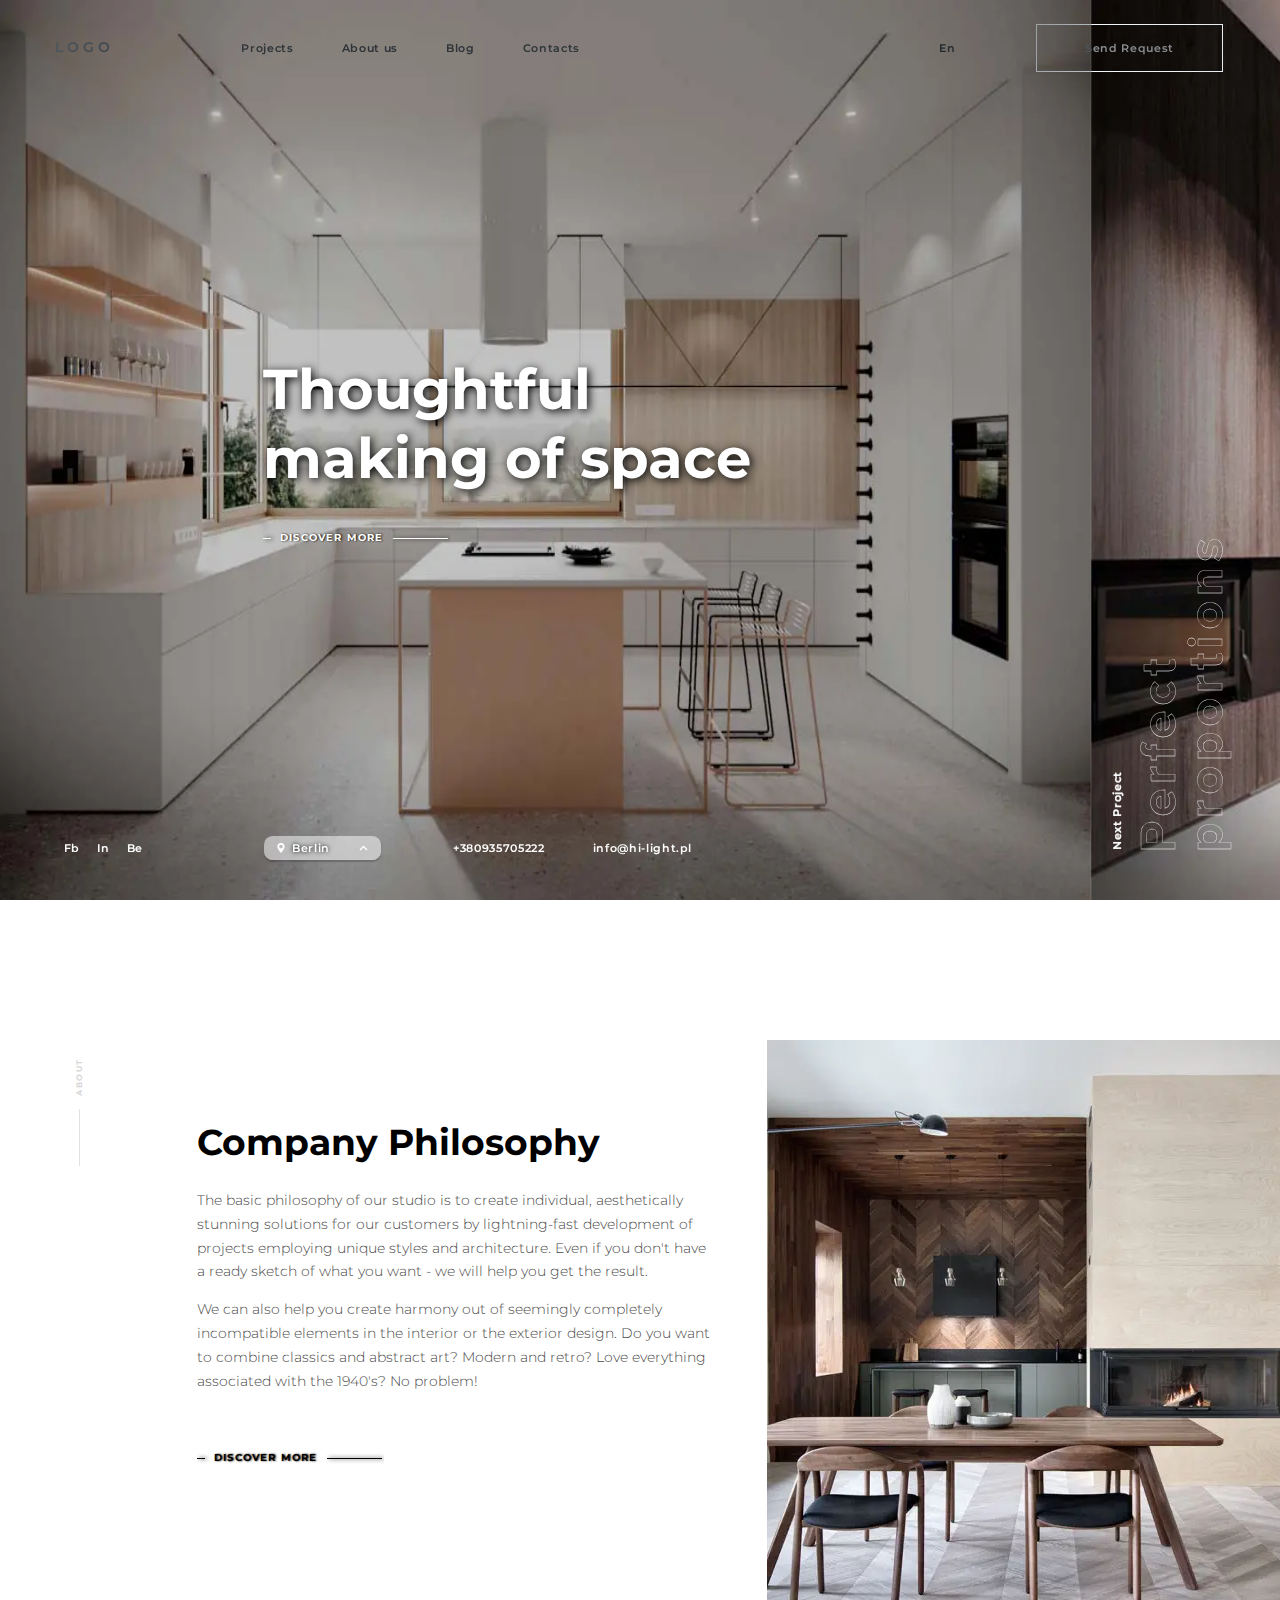
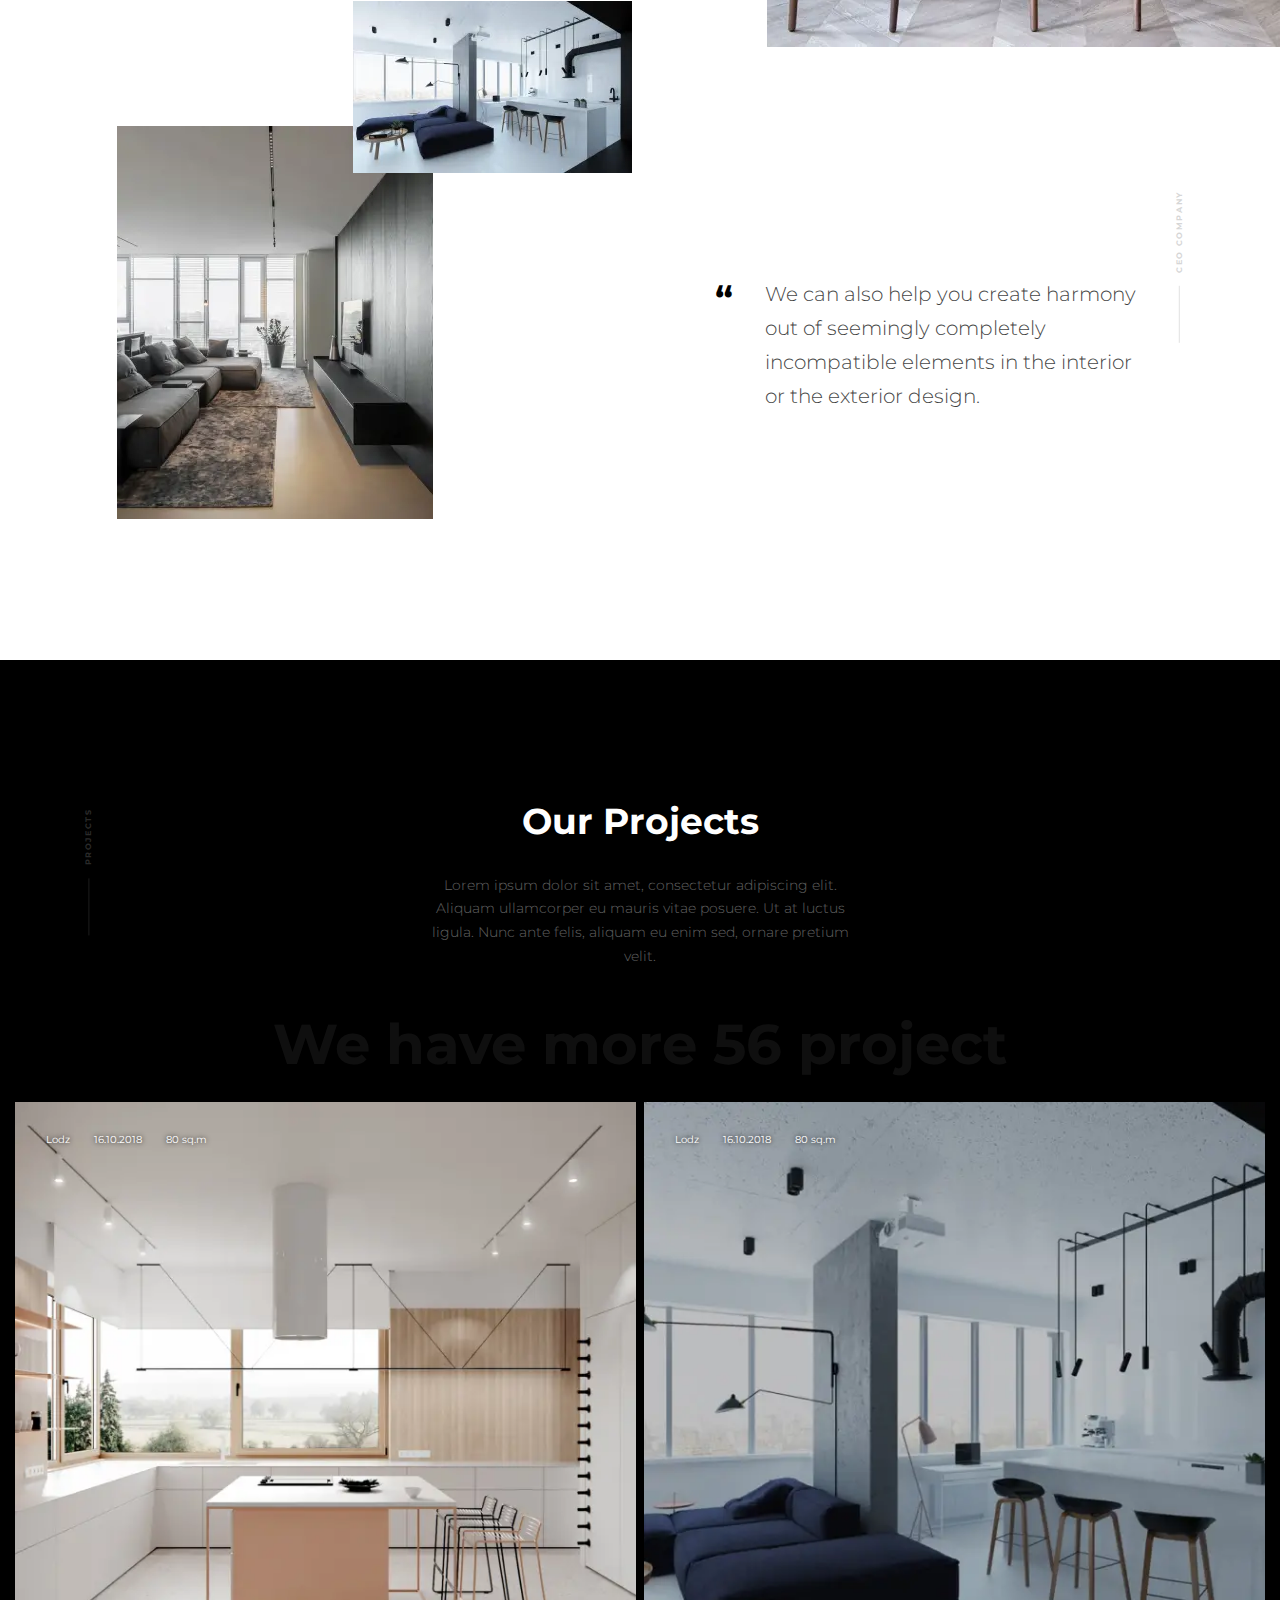
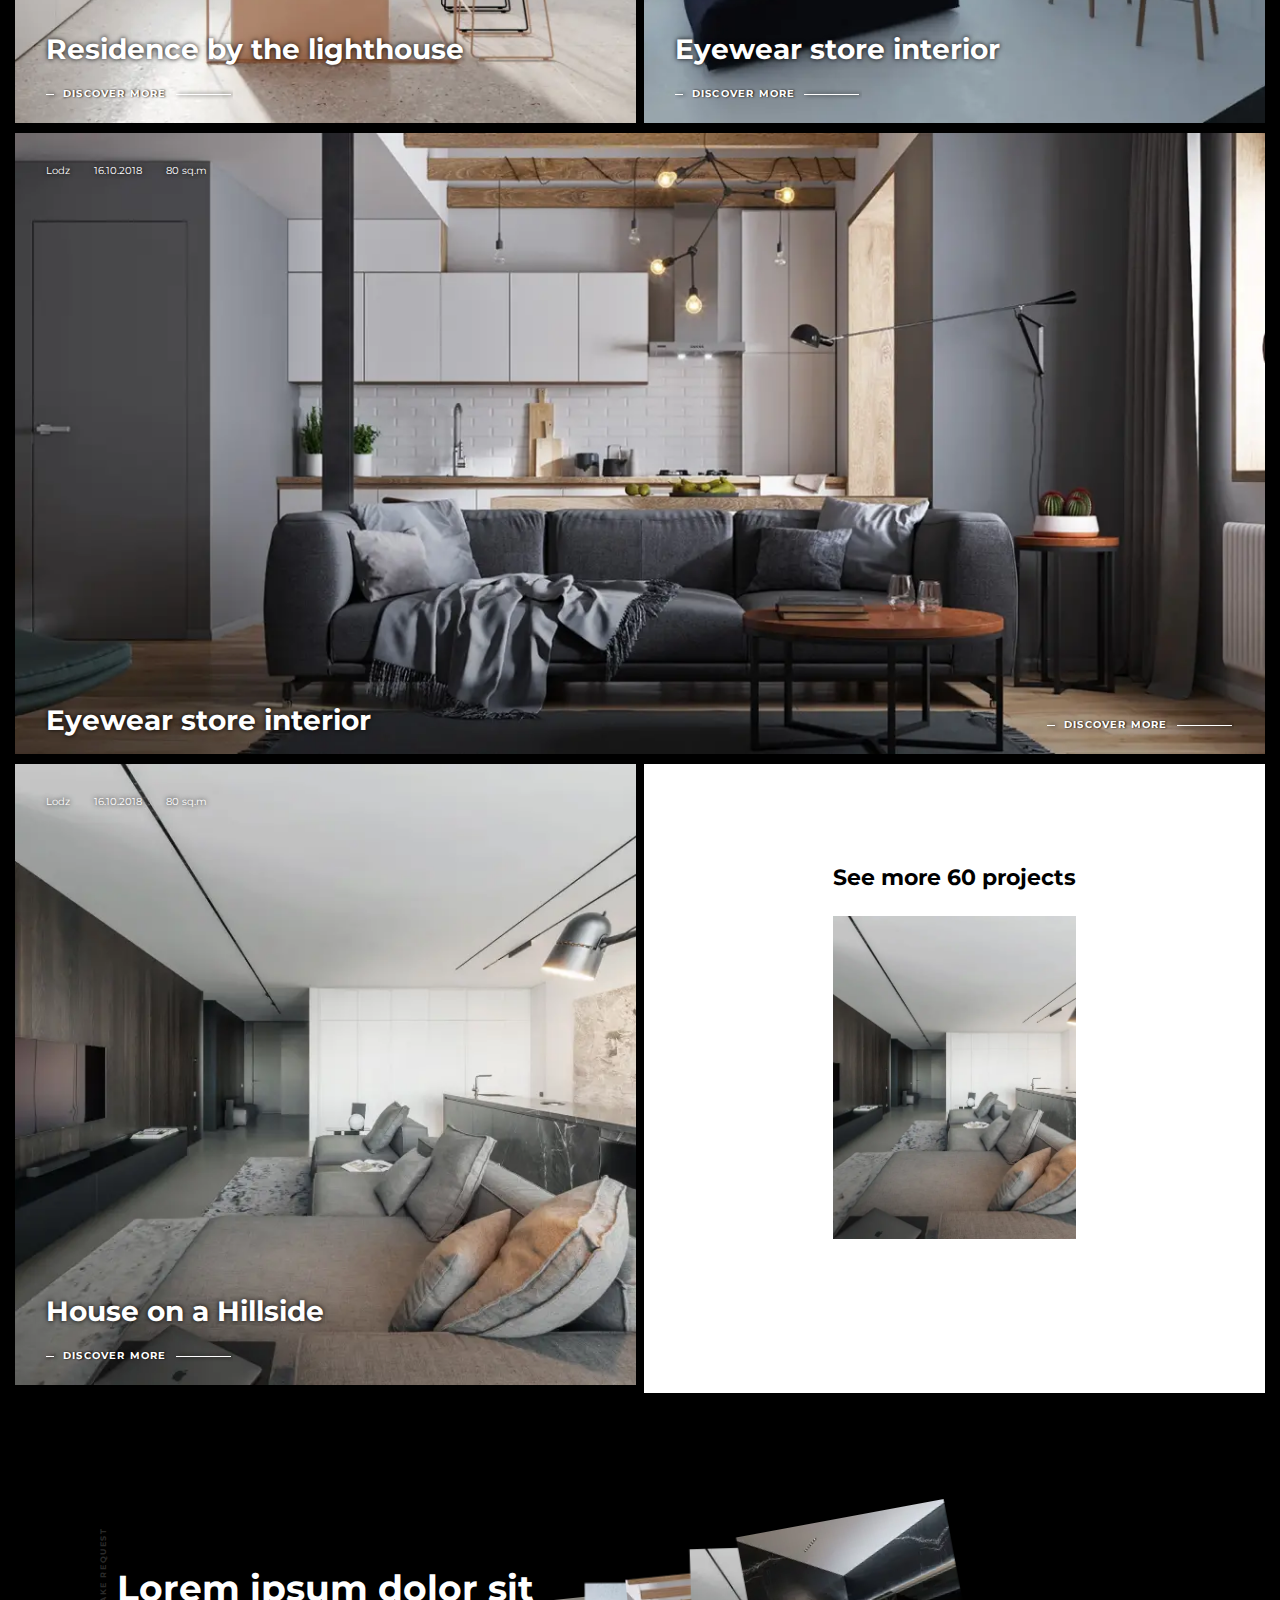
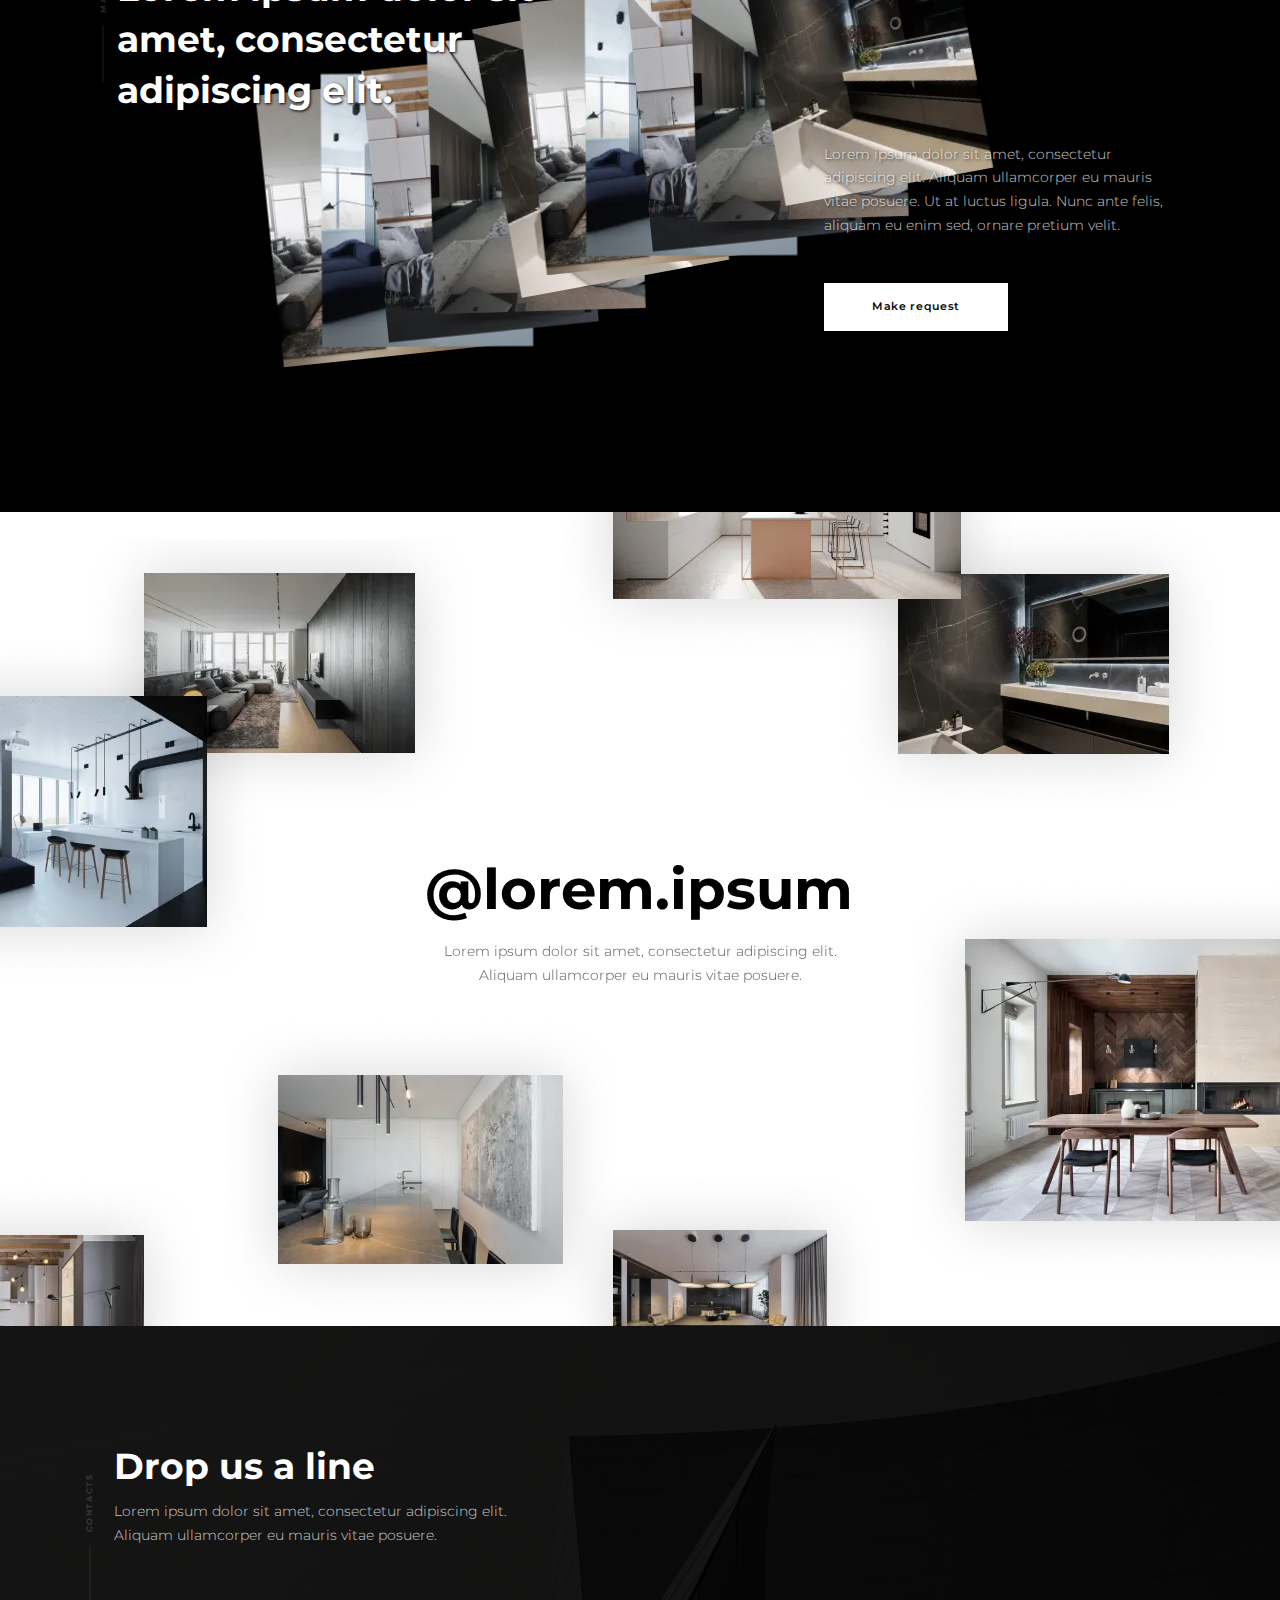
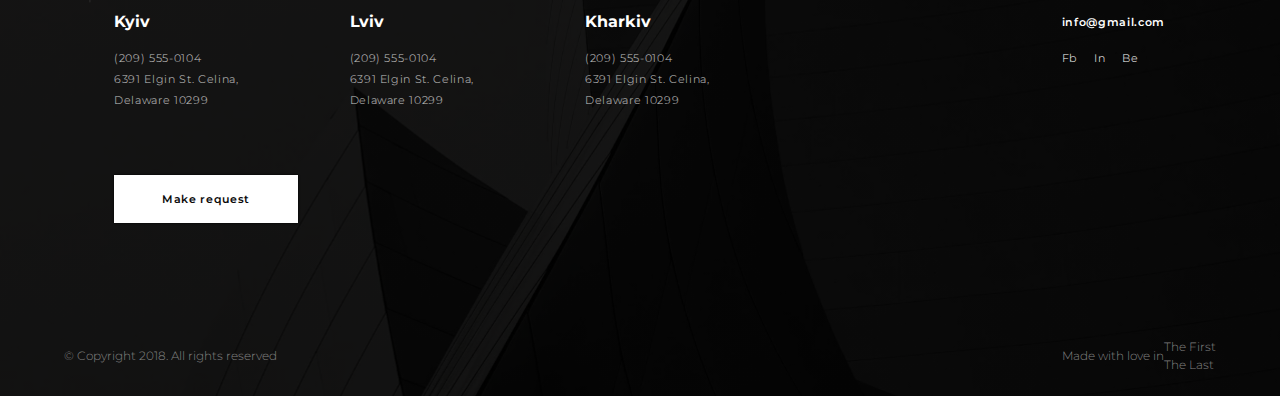
==== commit 9872ad40: "adaptive final fix" ====
--- a/index.html
+++ b/index.html
@@ -167,12 +167,7 @@
     </div> </header>     <main class="main">-        <section class="preloader">-            <div>-                <span>HI</span>-                <span class="preloader__percent">0%</span>-            </div>-        </section>+         <section class="bg-slider paralax-1 fullHeight">             <div class="bg-slider__wrapper swiper">                 <div class="swiper-wrapper">--- a/css/style.min.css
+++ b/css/style.min.css
@@ -1 +1 @@
-@font-face{font-family:swiper-icons;src:url('data:application/font-woff;charset=utf-8;base64, [base64]//wADZ2x5ZgAAAywAAADMAAAD2MHtryVoZWFkAAABbAAAADAAAAA2E2+eoWhoZWEAAAGcAAAAHwAAACQC9gDzaG10eAAAAigAAAAZAAAArgJkABFsb2NhAAAC0AAAAFoAAABaFQAUGG1heHAAAAG8AAAAHwAAACAAcABAbmFtZQAAA/gAAAE5AAACXvFdBwlwb3N0AAAFNAAAAGIAAACE5s74hXjaY2BkYGAAYpf5Hu/j+W2+MnAzMYDAzaX6QjD6/4//Bxj5GA8AuRwMYGkAPywL13jaY2BkYGA88P8Agx4j+/8fQDYfA1AEBWgDAIB2BOoAeNpjYGRgYNBh4GdgYgABEMnIABJzYNADCQAACWgAsQB42mNgYfzCOIGBlYGB0YcxjYGBwR1Kf2WQZGhhYGBiYGVmgAFGBiQQkOaawtDAoMBQxXjg/wEGPcYDDA4wNUA2CCgwsAAAO4EL6gAAeNpj2M0gyAACqxgGNWBkZ2D4/wMA+xkDdgAAAHjaY2BgYGaAYBkGRgYQiAHyGMF8FgYHIM3DwMHABGQrMOgyWDLEM1T9/w8UBfEMgLzE////P/5//f/V/xv+r4eaAAeMbAxwIUYmIMHEgKYAYjUcsDAwsLKxc3BycfPw8jEQA/[base64]/uznmfPFBNODM2K7MTQ45YEAZqGP81AmGGcF3iPqOop0r1SPTaTbVkfUe4HXj97wYE+yNwWYxwWu4v1ugWHgo3S1XdZEVqWM7ET0cfnLGxWfkgR42o2PvWrDMBSFj/IHLaF0zKjRgdiVMwScNRAoWUoH78Y2icB/yIY09An6AH2Bdu/UB+yxopYshQiEvnvu0dURgDt8QeC8PDw7Fpji3fEA4z/PEJ6YOB5hKh4dj3EvXhxPqH/SKUY3rJ7srZ4FZnh1PMAtPhwP6fl2PMJMPDgeQ4rY8YT6Gzao0eAEA409DuggmTnFnOcSCiEiLMgxCiTI6Cq5DZUd3Qmp10vO0LaLTd2cjN4fOumlc7lUYbSQcZFkutRG7g6JKZKy0RmdLY680CDnEJ+UMkpFFe1RN7nxdVpXrC4aTtnaurOnYercZg2YVmLN/d/gczfEimrE/fs/bOuq29Zmn8tloORaXgZgGa78yO9/cnXm2BpaGvq25Dv9S4E9+5SIc9PqupJKhYFSSl47+Qcr1mYNAAAAeNptw0cKwkAAAMDZJA8Q7OUJvkLsPfZ6zFVERPy8qHh2YER+3i/BP83vIBLLySsoKimrqKqpa2hp6+jq6RsYGhmbmJqZSy0sraxtbO3sHRydnEMU4uR6yx7JJXveP7WrDycAAAAAAAH//wACeNpjYGRgYOABYhkgZgJCZgZNBkYGLQZtIJsFLMYAAAw3ALgAeNolizEKgDAQBCchRbC2sFER0YD6qVQiBCv/H9ezGI6Z5XBAw8CBK/m5iQQVauVbXLnOrMZv2oLdKFa8Pjuru2hJzGabmOSLzNMzvutpB3N42mNgZGBg4GKQYzBhYMxJLMlj4GBgAYow/P/PAJJhLM6sSoWKfWCAAwDAjgbRAAB42mNgYGBkAIIbCZo5IPrmUn0hGA0AO8EFTQAA');font-weight:400;font-style:normal}:root{--swiper-theme-color:#007aff}.swiper{margin-left:auto;margin-right:auto;position:relative;overflow:hidden;list-style:none;padding:0;z-index:1}.swiper-vertical>.swiper-wrapper{flex-direction:column}.swiper-wrapper{position:relative;width:100%;height:100%;z-index:1;display:flex;transition-property:transform;box-sizing:content-box}.swiper-android .swiper-slide,.swiper-wrapper{transform:translate3d(0,0,0)}.swiper-pointer-events{touch-action:pan-y}.swiper-pointer-events.swiper-vertical{touch-action:pan-x}.swiper-slide{flex-shrink:0;width:100%;height:100%;position:relative;transition-property:transform}.swiper-slide-invisible-blank{visibility:hidden}.swiper-autoheight,.swiper-autoheight .swiper-slide{height:auto}.swiper-autoheight .swiper-wrapper{align-items:flex-start;transition-property:transform,height}.swiper-backface-hidden .swiper-slide{transform:translateZ(0);-webkit-backface-visibility:hidden;backface-visibility:hidden}.swiper-3d,.swiper-3d.swiper-css-mode .swiper-wrapper{perspective:1200px}.swiper-3d .swiper-cube-shadow,.swiper-3d .swiper-slide,.swiper-3d .swiper-slide-shadow,.swiper-3d .swiper-slide-shadow-bottom,.swiper-3d .swiper-slide-shadow-left,.swiper-3d .swiper-slide-shadow-right,.swiper-3d .swiper-slide-shadow-top,.swiper-3d .swiper-wrapper{transform-style:preserve-3d}.swiper-3d .swiper-slide-shadow,.swiper-3d .swiper-slide-shadow-bottom,.swiper-3d .swiper-slide-shadow-left,.swiper-3d .swiper-slide-shadow-right,.swiper-3d .swiper-slide-shadow-top{position:absolute;left:0;top:0;width:100%;height:100%;pointer-events:none;z-index:10}.swiper-3d .swiper-slide-shadow{background:rgba(0,0,0,.15)}.swiper-3d .swiper-slide-shadow-left{background-image:linear-gradient(to left,rgba(0,0,0,.5),rgba(0,0,0,0))}.swiper-3d .swiper-slide-shadow-right{background-image:linear-gradient(to right,rgba(0,0,0,.5),rgba(0,0,0,0))}.swiper-3d .swiper-slide-shadow-top{background-image:linear-gradient(to top,rgba(0,0,0,.5),rgba(0,0,0,0))}.swiper-3d .swiper-slide-shadow-bottom{background-image:linear-gradient(to bottom,rgba(0,0,0,.5),rgba(0,0,0,0))}.swiper-css-mode>.swiper-wrapper{overflow:auto;scrollbar-width:none;-ms-overflow-style:none}.swiper-css-mode>.swiper-wrapper::-webkit-scrollbar{display:none}.swiper-css-mode>.swiper-wrapper>.swiper-slide{scroll-snap-align:start start}.swiper-horizontal.swiper-css-mode>.swiper-wrapper{scroll-snap-type:x mandatory}.swiper-vertical.swiper-css-mode>.swiper-wrapper{scroll-snap-type:y mandatory}.swiper-centered>.swiper-wrapper::before{content:'';flex-shrink:0;order:9999}.swiper-centered.swiper-horizontal>.swiper-wrapper>.swiper-slide:first-child{margin-inline-start:var(--swiper-centered-offset-before)}.swiper-centered.swiper-horizontal>.swiper-wrapper::before{height:100%;min-height:1px;width:var(--swiper-centered-offset-after)}.swiper-centered.swiper-vertical>.swiper-wrapper>.swiper-slide:first-child{margin-block-start:var(--swiper-centered-offset-before)}.swiper-centered.swiper-vertical>.swiper-wrapper::before{width:100%;min-width:1px;height:var(--swiper-centered-offset-after)}.swiper-centered>.swiper-wrapper>.swiper-slide{scroll-snap-align:center center}.swiper-virtual .swiper-slide{-webkit-backface-visibility:hidden;transform:translateZ(0)}.swiper-virtual.swiper-css-mode .swiper-wrapper::after{content:'';position:absolute;left:0;top:0;pointer-events:none}.swiper-virtual.swiper-css-mode.swiper-horizontal .swiper-wrapper::after{height:1px;width:var(--swiper-virtual-size)}.swiper-virtual.swiper-css-mode.swiper-vertical .swiper-wrapper::after{width:1px;height:var(--swiper-virtual-size)}:root{--swiper-navigation-size:44px}.swiper-button-next,.swiper-button-prev{position:absolute;top:50%;width:calc(var(--swiper-navigation-size)/ 44 * 27);height:var(--swiper-navigation-size);margin-top:calc(0px - (var(--swiper-navigation-size)/ 2));z-index:10;cursor:pointer;display:flex;align-items:center;justify-content:center;color:var(--swiper-navigation-color,var(--swiper-theme-color))}.swiper-button-next.swiper-button-disabled,.swiper-button-prev.swiper-button-disabled{opacity:.35;cursor:auto;pointer-events:none}.swiper-button-next.swiper-button-hidden,.swiper-button-prev.swiper-button-hidden{opacity:0;cursor:auto;pointer-events:none}.swiper-navigation-disabled .swiper-button-next,.swiper-navigation-disabled .swiper-button-prev{display:none!important}.swiper-button-next:after,.swiper-button-prev:after{font-family:swiper-icons;font-size:var(--swiper-navigation-size);text-transform:none!important;letter-spacing:0;font-variant:initial;line-height:1}.swiper-button-prev,.swiper-rtl .swiper-button-next{left:10px;right:auto}.swiper-button-prev:after,.swiper-rtl .swiper-button-next:after{content:'prev'}.swiper-button-next,.swiper-rtl .swiper-button-prev{right:10px;left:auto}.swiper-button-next:after,.swiper-rtl .swiper-button-prev:after{content:'next'}.swiper-button-lock{display:none}.swiper-pagination{position:absolute;text-align:center;transition:.3s opacity;transform:translate3d(0,0,0);z-index:10}.swiper-pagination.swiper-pagination-hidden{opacity:0}.swiper-pagination-disabled>.swiper-pagination,.swiper-pagination.swiper-pagination-disabled{display:none!important}.swiper-horizontal>.swiper-pagination-bullets,.swiper-pagination-bullets.swiper-pagination-horizontal,.swiper-pagination-custom,.swiper-pagination-fraction{bottom:10px;left:0;width:100%}.swiper-pagination-bullets-dynamic{overflow:hidden;font-size:0}.swiper-pagination-bullets-dynamic .swiper-pagination-bullet{transform:scale(.33);position:relative}.swiper-pagination-bullets-dynamic .swiper-pagination-bullet-active{transform:scale(1)}.swiper-pagination-bullets-dynamic .swiper-pagination-bullet-active-main{transform:scale(1)}.swiper-pagination-bullets-dynamic .swiper-pagination-bullet-active-prev{transform:scale(.66)}.swiper-pagination-bullets-dynamic .swiper-pagination-bullet-active-prev-prev{transform:scale(.33)}.swiper-pagination-bullets-dynamic .swiper-pagination-bullet-active-next{transform:scale(.66)}.swiper-pagination-bullets-dynamic .swiper-pagination-bullet-active-next-next{transform:scale(.33)}.swiper-pagination-bullet{width:var(--swiper-pagination-bullet-width,var(--swiper-pagination-bullet-size,8px));height:var(--swiper-pagination-bullet-height,var(--swiper-pagination-bullet-size,8px));display:inline-block;border-radius:50%;background:var(--swiper-pagination-bullet-inactive-color,#000);opacity:var(--swiper-pagination-bullet-inactive-opacity,.2)}button.swiper-pagination-bullet{border:none;margin:0;padding:0;box-shadow:none;-webkit-appearance:none;appearance:none}.swiper-pagination-clickable .swiper-pagination-bullet{cursor:pointer}.swiper-pagination-bullet:only-child{display:none!important}.swiper-pagination-bullet-active{opacity:var(--swiper-pagination-bullet-opacity,1);background:var(--swiper-pagination-color,var(--swiper-theme-color))}.swiper-pagination-vertical.swiper-pagination-bullets,.swiper-vertical>.swiper-pagination-bullets{right:10px;top:50%;transform:translate3d(0,-50%,0)}.swiper-pagination-vertical.swiper-pagination-bullets .swiper-pagination-bullet,.swiper-vertical>.swiper-pagination-bullets .swiper-pagination-bullet{margin:var(--swiper-pagination-bullet-vertical-gap,6px) 0;display:block}.swiper-pagination-vertical.swiper-pagination-bullets.swiper-pagination-bullets-dynamic,.swiper-vertical>.swiper-pagination-bullets.swiper-pagination-bullets-dynamic{top:50%;transform:translateY(-50%);width:8px}.swiper-pagination-vertical.swiper-pagination-bullets.swiper-pagination-bullets-dynamic .swiper-pagination-bullet,.swiper-vertical>.swiper-pagination-bullets.swiper-pagination-bullets-dynamic .swiper-pagination-bullet{display:inline-block;transition:.2s transform,.2s top}.swiper-horizontal>.swiper-pagination-bullets .swiper-pagination-bullet,.swiper-pagination-horizontal.swiper-pagination-bullets .swiper-pagination-bullet{margin:0 var(--swiper-pagination-bullet-horizontal-gap,4px)}.swiper-horizontal>.swiper-pagination-bullets.swiper-pagination-bullets-dynamic,.swiper-pagination-horizontal.swiper-pagination-bullets.swiper-pagination-bullets-dynamic{left:50%;transform:translateX(-50%);white-space:nowrap}.swiper-horizontal>.swiper-pagination-bullets.swiper-pagination-bullets-dynamic .swiper-pagination-bullet,.swiper-pagination-horizontal.swiper-pagination-bullets.swiper-pagination-bullets-dynamic .swiper-pagination-bullet{transition:.2s transform,.2s left}.swiper-horizontal.swiper-rtl>.swiper-pagination-bullets-dynamic .swiper-pagination-bullet{transition:.2s transform,.2s right}.swiper-pagination-progressbar{background:rgba(0,0,0,.25);position:absolute}.swiper-pagination-progressbar .swiper-pagination-progressbar-fill{background:var(--swiper-pagination-color,var(--swiper-theme-color));position:absolute;left:0;top:0;width:100%;height:100%;transform:scale(0);transform-origin:left top}.swiper-rtl .swiper-pagination-progressbar .swiper-pagination-progressbar-fill{transform-origin:right top}.swiper-horizontal>.swiper-pagination-progressbar,.swiper-pagination-progressbar.swiper-pagination-horizontal,.swiper-pagination-progressbar.swiper-pagination-vertical.swiper-pagination-progressbar-opposite,.swiper-vertical>.swiper-pagination-progressbar.swiper-pagination-progressbar-opposite{width:100%;height:4px;left:0;top:0}.swiper-horizontal>.swiper-pagination-progressbar.swiper-pagination-progressbar-opposite,.swiper-pagination-progressbar.swiper-pagination-horizontal.swiper-pagination-progressbar-opposite,.swiper-pagination-progressbar.swiper-pagination-vertical,.swiper-vertical>.swiper-pagination-progressbar{width:4px;height:100%;left:0;top:0}.swiper-pagination-lock{display:none}.swiper-scrollbar{border-radius:10px;position:relative;-ms-touch-action:none;background:rgba(0,0,0,.1)}.swiper-scrollbar-disabled>.swiper-scrollbar,.swiper-scrollbar.swiper-scrollbar-disabled{display:none!important}.swiper-horizontal>.swiper-scrollbar,.swiper-scrollbar.swiper-scrollbar-horizontal{position:absolute;left:1%;bottom:3px;z-index:50;height:5px;width:98%}.swiper-scrollbar.swiper-scrollbar-vertical,.swiper-vertical>.swiper-scrollbar{position:absolute;right:3px;top:1%;z-index:50;width:5px;height:98%}.swiper-scrollbar-drag{height:100%;width:100%;position:relative;background:rgba(0,0,0,.5);border-radius:10px;left:0;top:0}.swiper-scrollbar-cursor-drag{cursor:move}.swiper-scrollbar-lock{display:none}.swiper-zoom-container{width:100%;height:100%;display:flex;justify-content:center;align-items:center;text-align:center}.swiper-zoom-container>canvas,.swiper-zoom-container>img,.swiper-zoom-container>svg{max-width:100%;max-height:100%;object-fit:contain}.swiper-slide-zoomed{cursor:move}.swiper-lazy-preloader{width:42px;height:42px;position:absolute;left:50%;top:50%;margin-left:-21px;margin-top:-21px;z-index:10;transform-origin:50%;box-sizing:border-box;border:4px solid var(--swiper-preloader-color,var(--swiper-theme-color));border-radius:50%;border-top-color:transparent}.swiper-watch-progress .swiper-slide-visible .swiper-lazy-preloader,.swiper:not(.swiper-watch-progress) .swiper-lazy-preloader{animation:swiper-preloader-spin 1s infinite linear}.swiper-lazy-preloader-white{--swiper-preloader-color:#fff}.swiper-lazy-preloader-black{--swiper-preloader-color:#000}@keyframes swiper-preloader-spin{0%{transform:rotate(0)}100%{transform:rotate(360deg)}}.swiper .swiper-notification{position:absolute;left:0;top:0;pointer-events:none;opacity:0;z-index:-1000}.swiper-free-mode>.swiper-wrapper{transition-timing-function:ease-out;margin:0 auto}.swiper-grid>.swiper-wrapper{flex-wrap:wrap}.swiper-grid-column>.swiper-wrapper{flex-wrap:wrap;flex-direction:column}.swiper-fade.swiper-free-mode .swiper-slide{transition-timing-function:ease-out}.swiper-fade .swiper-slide{pointer-events:none;transition-property:opacity}.swiper-fade .swiper-slide .swiper-slide{pointer-events:none}.swiper-fade .swiper-slide-active,.swiper-fade .swiper-slide-active .swiper-slide-active{pointer-events:auto}.swiper-cube{overflow:visible}.swiper-cube .swiper-slide{pointer-events:none;-webkit-backface-visibility:hidden;backface-visibility:hidden;z-index:1;visibility:hidden;transform-origin:0 0;width:100%;height:100%}.swiper-cube .swiper-slide .swiper-slide{pointer-events:none}.swiper-cube.swiper-rtl .swiper-slide{transform-origin:100% 0}.swiper-cube .swiper-slide-active,.swiper-cube .swiper-slide-active .swiper-slide-active{pointer-events:auto}.swiper-cube .swiper-slide-active,.swiper-cube .swiper-slide-next,.swiper-cube .swiper-slide-next+.swiper-slide,.swiper-cube .swiper-slide-prev{pointer-events:auto;visibility:visible}.swiper-cube .swiper-slide-shadow-bottom,.swiper-cube .swiper-slide-shadow-left,.swiper-cube .swiper-slide-shadow-right,.swiper-cube .swiper-slide-shadow-top{z-index:0;-webkit-backface-visibility:hidden;backface-visibility:hidden}.swiper-cube .swiper-cube-shadow{position:absolute;left:0;bottom:0;width:100%;height:100%;opacity:.6;z-index:0}.swiper-cube .swiper-cube-shadow:before{content:'';background:#000;position:absolute;left:0;top:0;bottom:0;right:0;filter:blur(50px)}.swiper-flip{overflow:visible}.swiper-flip .swiper-slide{pointer-events:none;-webkit-backface-visibility:hidden;backface-visibility:hidden;z-index:1}.swiper-flip .swiper-slide .swiper-slide{pointer-events:none}.swiper-flip .swiper-slide-active,.swiper-flip .swiper-slide-active .swiper-slide-active{pointer-events:auto}.swiper-flip .swiper-slide-shadow-bottom,.swiper-flip .swiper-slide-shadow-left,.swiper-flip .swiper-slide-shadow-right,.swiper-flip .swiper-slide-shadow-top{z-index:0;-webkit-backface-visibility:hidden;backface-visibility:hidden}.swiper-creative .swiper-slide{-webkit-backface-visibility:hidden;backface-visibility:hidden;overflow:hidden;transition-property:transform,opacity,height}.swiper-cards{overflow:visible}.swiper-cards .swiper-slide{transform-origin:center bottom;-webkit-backface-visibility:hidden;backface-visibility:hidden;overflow:hidden}.header{position:fixed;top:0;left:0;width:100vw;display:flex;align-items:center;min-height:96px;padding:0 4.45% 0 4.3%;font-weight:600;mix-blend-mode:difference;color:#b3b3b3;transition:all .3s ease 0s;z-index:999}.header>*{z-index:1}.header__menu{margin-left:10.9%;order:2}.header__logo{position:relative;letter-spacing:4px;order:1}.header__burger{order:3}.header__end{display:flex;margin-left:auto;order:4}.header__end *{mix-blend-mode:difference;color:#999}.header__end>:not(:first-child){margin-left:83px}.header.menu-opened{mix-blend-mode:normal;padding-top:15px}.header.menu-opened .header__burger{margin-top:10px}.header.pop-up-opened{mix-blend-mode:normal}.menu{display:flex;font-size:11px;line-height:13px;letter-spacing:.06em}.burger-menu{position:fixed;top:-105vh;left:0;width:100vw;height:100vh;overflow:hidden;border-radius:0 0 30vw 30vw;background:#080808;opacity:.98;z-index:0;transition:all .5s ease 0s,border-radius .3s ease .15s;display:flex;align-items:center;padding-left:20.6%}.burger-menu__footer{display:flex;align-items:center;position:absolute;bottom:40px;left:56px;z-index:100;color:#fff;font-size:11px}.burger-menu__footer>span :not(:last-child){margin-right:17px}.burger-menu__footer>span{margin-right:80px}.burger-menu__footer>label{margin-right:40px}.burger-menu__footer>a{letter-spacing:.06em;margin-right:32px}.burger-menu__footer input{position:absolute;opacity:0!important}.burger-menu.menu-opened{visibility:visible!important;top:0!important;border-radius:0}.menu-burger{margin-bottom:14px}.menu-burger>:not(:last-child){margin-bottom:4.4vh}.menu-burger__item{transition:all .3s ease 0s;font-weight:700;font-size:32px;line-height:39px;color:#fff;opacity:.5}.menu-burger__item:hover{opacity:1;padding-left:30px}.opacity-button{border:1px solid #fff;box-shadow:none}.pop-up{position:fixed;top:50vh;left:50vw;width:100vw;height:100vh;transform:translate(-50%,-50%) scale(0);visibility:hidden;opacity:0;display:flex;overflow-y:auto;background:rgba(0,0,0,.98);transition:all .5s ease 0s;z-index:2}.pop-up.pop-up-opened{visibility:visible;top:0;left:0;opacity:1;transform:translate(0,0) scale(1)}.pop-up__close{display:flex;position:absolute;right:38px;top:47px}.pop-up__close span{display:flex;transform-origin:center;transform:rotate(45deg);width:21px;height:1px;background:#fff;z-index:2}.pop-up__close span::after{content:"";width:21px;height:1px;background:#fff;transform-origin:center;transform:rotate(90deg);z-index:2}.pop-up__container{display:flex;position:absolute;top:7.7%;left:50%;transform:translate(-50%,0);max-width:1046px;min-height:803px;width:100%;height:803px;align-self:center;margin:0 auto 18px;align-items:center;justify-content:center;background:#f2f2f2}.pop-up__data{color:#3a3e4b!important}.pop-up__data>*{display:flex;flex-direction:column;max-width:800px;width:100%;min-height:330px;padding:42px 69px 5px;background:#fff;border:1px solid rgba(0,0,0,.1)}.pop-up__data>:not(:last-child){margin-bottom:6px;min-height:354px}.pop-up__data_info h4{text-align:center;margin-bottom:24px}.pop-up__data_info>div{display:inherit;flex-wrap:wrap;justify-content:space-between}.pop-up__data_info textarea{width:100%;min-height:50px;max-height:130px;margin-top:-15px;font-family:Montserrat;font-weight:400;font-size:11px;white-space:wrap;background:0 0;border-bottom:1px solid rgba(214,214,214,.7)}.pop-up__data_info textarea::placeholder{font-family:Montserrat;color:#3a3e4b;font-weight:600!important;font-size:11px;line-height:13px;letter-spacing:.06em}.pop-up__data_info input{width:47.3%;font-family:Montserrat;font-weight:400;font-size:11px;line-height:13px;letter-spacing:.06em;height:30px;margin-bottom:30.7px;background:0 0;border-bottom:1px solid rgba(214,214,214,.7)}.pop-up__data_info input::placeholder{font-family:Montserrat;letter-spacing:.06em;font-weight:600!important;font-size:11px;color:#3a3e4b}.pop-up__data_send>label{font-size:11px;font-weight:600;letter-spacing:.06em;line-height:15px}.pop-up__data_send input#file{position:relative;width:39px;height:39px;cursor:pointer;border-radius:50%}.pop-up__data_send input#file::after{content:"+";display:flex;align-items:center;justify-content:center;color:#434343;font-size:20px;position:absolute;top:0;left:0;width:100%;height:100%;background:#f7f7f6;border-radius:inherit;border:1px dashed rgba(58,62,75,.08);z-index:2}.pop-up__data_send #range{position:relative;display:flex;width:97%;margin:21.5px 0 53px 1.5%}.pop-up__data_send #range>:not(:first-child){margin-left:auto}.pop-up__data_send #range span{position:relative;display:flex;flex-direction:column;justify-content:end;align-items:center;min-height:40px}.pop-up__data_send #range label{position:absolute;top:0;white-space:nowrap}.pop-up__data_send #range input{position:absolute;width:20px;height:20px;bottom:0}.pop-up__data_send #range input+span::after{content:"";position:absolute;align-self:center;bottom:0;width:20px;height:20px;border-radius:50%;z-index:1;background:#f7f7f6}.pop-up__data_send #range input:checked+span::after{content:"";box-shadow:0 0 3px rgba(0,0,0,.5);background:#fff}.pop-up__data_send #range input::after{content:"";position:absolute;top:1px;left:1px;width:18px;height:18px;border-radius:50%;background:#afb0b2;border:7px solid #f7f7f6;z-index:2;transition:border .5s ease 0s}.pop-up__data_send #range input:checked::after{content:"";position:absolute;top:1px;left:1px;width:18px;height:18px;border-radius:50%;background:#fff;border:7px solid #1d1f26;z-index:3}.pop-up__data_send #range label{font-weight:500;font-size:9px;line-height:11px;letter-spacing:.06em;z-index:5}.pop-up__data_send #range::after{content:"";position:absolute;bottom:9px;left:0;margin-left:1%;width:98%;height:2px;background:rgba(214,214,214,.3);z-index:1}.pop-up__data_send .file-details{margin-left:12px;line-height:18px;align-self:center}.pop-up__data_send span:has(.file-details){position:relative;display:flex}.pop-up__data_send span:has(.file-details) p{font-weight:600;font-size:11px;line-height:13px;color:#3a3e4b;letter-spacing:.06em}.pop-up__data_send span:has(.file-details) span{font-weight:500;font-size:9px;line-height:11px;color:rgba(58,62,75,.45);letter-spacing:.06em}.pop-up__data_send span:has(.file-details) button{position:absolute;right:0}#pop-up-list{position:absolute;opacity:0;top:-100vh}.pop-up-list{position:relative;width:47.3%}.pop-up-list input{width:100%}.pop-up-list__items{position:absolute;visibility:hidden;opacity:0}.footer{position:absolute;bottom:0;width:100%;min-height:80px;padding:0 64px;z-index:100;font-size:12px;line-height:18px;display:flex;justify-content:space-between;align-items:center}.footer__right{display:flex;align-items:center}.c-request{position:relative;display:flex;width:100%;min-height:470px}.c-request__info{position:relative;display:flex;justify-content:space-between;width:100%;height:368px;margin-top:65px}.c-request__info div{z-index:1}.c-lorem{position:relative;display:flex;width:100%;height:100%;justify-content:center;align-items:center}.c-lorem .mobile-lorem{display:none}.c-lorem__text{z-index:20;mix-blend-mode:difference;color:#fff}.c-lorem__text h1{color:inherit;margin:5px 0 15px -2px}.c-lorem__text p{font-size:14px;line-height:24px;text-align:center;opacity:.6}.c-lorem__img{position:absolute;width:100%;height:100%;overflow:hidden}.c-lorem__img>img,.c-lorem__img>picture{position:absolute}.c-contacts{min-height:670px;display:flex;justify-content:space-between;padding:118px 0 158px}.c-contacts__right{display:flex;flex-direction:column;margin-right:1px;align-self:center;letter-spacing:.06em;font-size:11px}.c-contacts__right a{margin-bottom:13px}.c-contacts__right span>:not(:last-child){margin-right:17px}.c-contacts__right-mobile{display:flex;flex-direction:column;margin-right:1px;align-self:center;letter-spacing:.06em;font-size:11px}.c-contacts__right-mobile a{margin-bottom:5px}.c-contacts__right-mobile span>:not(:last-child){margin-right:17px}.c-contacts{max-width:1052px!important}.contact-data>:not(:last-child){margin-bottom:64px}.contact-data>:first-child>h2{margin-bottom:12px}.contact-data>p{opacity:.6}.contact-data__city{display:flex}.contact-data__city>:not(:last-child){margin-right:111px}.contact-data__city h5{margin-bottom:15px}.contact-data__city p{font-size:11px;letter-spacing:.06em;line-height:21px}@font-face{font-family:ProximaNova;src:local("ProximaNova-Bold"),url(../fonts/ProximaNova-Bold.woff) format("truetype");font-weight:700;font-style:normal}@font-face{font-family:Montserrat;src:url(../fonts/Montserrat-VariableFont_wght.ttf) format("truetype");font-weight:700}@font-face{font-family:Montserrat;src:url(../fonts/Montserrat-VariableFont_wght.ttf) format("truetype");font-weight:600}@font-face{font-family:Montserrat;src:url(../fonts/Montserrat-VariableFont_wght.ttf) format("truetype");font-weight:500}@font-face{font-family:Montserrat;src:url(../fonts/Montserrat-VariableFont_wght.ttf) format("truetype");font-weight:400}@font-face{font-family:Montserrat;src:url(../fonts/Montserrat-VariableFont_wght.ttf) format("truetype");font-weight:300}*,::after,::before{padding:0;margin:0;border:0;box-sizing:border-box}a{text-decoration:none;color:inherit;font-weight:600}li,ol,ul{list-style:none}h1,h2,h3,h4,h5,h6{font-weight:700}h1{font-size:56px;line-height:69px;color:#fff}h2{font-size:36px!important;line-height:44px}h3{font-size:28px!important;line-height:35px}h4{font-size:22px!important;line-height:28px}h5{font-size:16px!important;line-height:22px}h6{font-weight:inherit;font-size:inherit}p{opacity:.75}img{width:initial;height:initial}body,html{position:relative;width:100vw;overflow-x:hidden;font-family:Montserrat;font-weight:300;font-size:14px;line-height:170%;color:#080808;background:#fafafa}main{position:relative}.main{background:#fff;color:#000;transition:all 2.5s ease 0s}section{position:relative}.page-not-found{display:flex;width:100vw;height:100vh;align-items:center;background:linear-gradient(90deg,rgba(0,0,0,.95),rgba(0,0,0,.95)),url(../img/contacts-bg.png);background-size:cover!important}.page-not-found__content{width:100%;color:#fff;padding:12px 0 0 68px}.page-not-found__content hr{background:#fff!important}.page-not-found__content a{margin-top:40px}.page-not-found__content>*{margin-bottom:11px}.wrapper_{width:100%;padding:0 15px}.wrapper-no-limits{max-width:1440px;margin:0 auto}.container_{max-width:1312px;margin:0 auto}.container-md{max-width:1046px;margin:0 auto}.container-not-left{width:100%;padding-left:197px!important}button{background:0 0;border:none;font-family:inherit;font-size:11px;line-height:13px;letter-spacing:.075em;font-weight:600}.button{padding:0 49px;min-height:48px;display:flex;align-items:center;justify-content:center;font-weight:600!important;letter-spacing:.06em;box-shadow:0 0 2px #000}.button-light{background:#fff;color:#080808;cursor:pointer;transition:all .7s ease 0s}.button-light:hover{background:#000;border:1px solid #fff;color:#fff}.button-dark{background:#3a3e4b;color:#fff;cursor:pointer;transition:all .7s ease 0s}.button-dark:hover{background:#000;border:1px solid #fff;color:#fff}.discover-button{display:flex;align-items:center;font-weight:700;font-size:10px;line-height:12px;letter-spacing:.12em;text-transform:uppercase;text-shadow:1px 0 2px #000;cursor:pointer;width:187px;height:15px;overflow:hidden}.discover-button hr{box-shadow:2px 0 4px #000}.discover-button>hr:first-child{width:8px;height:.5px;background:#000;margin-right:9px}.discover-button>hr:last-child{width:55px;height:.5px;background:#000;margin-left:9px}.dark-bg{background:#000;color:#fff}.light-bg{background:#fff;color:#000}.city-list{position:relative;display:flex;align-items:center;width:117px;height:24px;letter-spacing:0;color:inherit;letter-spacing:.06em;cursor:pointer;padding:0 13px}.city-list__enter{text-shadow:0 0 4px #000}.city-list>img:nth-child(1),.city-list>picture:nth-child(1){margin-top:2px;margin-right:7px}.city-list>img:nth-child(3),.city-list>picture:nth-child(3){margin-left:auto;transition:transform .5s ease 0s;transform:rotate(-180deg)}#ct-list:checked~.city-list>.city-list__items{visibility:visible;height:80px;transition:all .5s ease 0s}#ct-list:checked~.city-list>picture:nth-child(3){transform:rotate(0);transition:transform .5s ease 0s}.city-list__items{display:flex;visibility:hidden;height:0;overflow-y:scroll;flex-direction:column;position:absolute;bottom:110%;left:50%;transform:translate(-50%,0);padding:3px 1px;width:100px;border:1px solid rgba(255,255,255,.6);border-radius:5px 5px 0 0}.city-list__items input{position:absolute!important;opacity:0!important}.city-list__items input:checked~label{color:#fff;font-size:14px}.city-list__items p{line-height:200%;text-align:center;width:90%;align-self:center;border-bottom:1px solid rgba(255,255,255,.5);border-top:1px solid rgba(255,255,255,.5);border-radius:7px}.city-list__items p:hover{color:#fff;font-size:12px;background:rgba(175,175,175,.75);width:100%}.c-gallery{display:flex;flex-direction:column}.c-gallery__one-item{position:relative;width:100%}.c-gallery__one-item>*{position:relative}.c-gallery__one-item img{width:100%}.c-gallery__two-item{position:relative;width:100%}.c-gallery__two-item>*{position:relative}.c-gallery__two-item img{width:100%}.worker-mail{display:flex;flex-direction:column;justify-content:space-between}.worker-mail h2{line-height:51px}.worker-mail_input{position:relative;max-width:382px;width:100%;height:35px;border-bottom:1px solid #515151}.worker-mail_input input{width:100%;height:100%;padding-bottom:10px;background:0 0;font-size:20px;line-height:170.66%;opacity:.8;letter-spacing:.09em}.worker-mail_input button{position:absolute;top:15%;right:3px;mix-blend-mode:difference;opacity:.6}@media (min-width:800px){.header__logo{z-index:10}.header__logo:hover{transform:scale(2);transition:transform .5s ease 0s}.menu__item:hover{transform:scale(1.5);transition:transform .5s ease 0s}.c-contacts__right-mobile{display:none}.discover-button:hover{text-shadow:2px 0 4px #000}.discover-button:hover hr{box-shadow:2px 0 4px #000;margin:0;width:100%}.discover-button:hover span{position:absolute;transform:translate(30%,-70%) scale(1.3);transition:all .5s ease 0s}.c-gallery__two-item{display:flex;justify-content:space-between;position:relative;flex-wrap:wrap;width:100%}.c-gallery__two-item>*{position:relative}.c-gallery__two-item>div{width:49.7%}.c-gallery__two-item>div img{width:100%}}@media (min-width:1100.1px){.header__burger{display:none}.c-request__info div{max-width:339px;align-self:flex-end}.c-request__info_title{max-width:424px!important;justify-self:left;align-self:flex-start!important}.c-request__img{position:absolute;left:14.5%;top:39.5%;width:738px;align-self:flex-end;display:flex;justify-content:space-between}.c-request__img>*{position:absolute}.c-request__img>:hover{z-index:2;transform:rotate(0)!important;transition:transform .7s ease 0s}.c-request__img>:hover img{transform:scale(1.75);transition:transform .7s ease 0s}.no-desktop{display:none}}@media (min-width:1100px){.menu__item:not(:last-child){margin-right:48px}.c-request__info p{margin-bottom:45px;text-shadow:1px 1px 3px #000}.c-request__info h2{line-height:51px;text-shadow:1px 1px 3px #000;z-index:1}.city-list{background:rgba(255,255,255,.5);box-shadow:0 1.15336px 1.22544px rgba(0,0,0,.2),inset 0 -.288339px .0720847px rgba(255,255,255,.23);backdrop-filter:blur(1px);border-radius:8.70783px}.city-list__items{background:rgba(125,125,125,.85);color:#c3c3c3}}@media (min-width:2000px){.c-lorem{max-width:2000px;margin:0 auto}}@media (max-width:1100px){.header__menu{visibility:hidden;position:absolute}.header__burger{display:flex;align-items:center;font-weight:600;font-size:11px;line-height:13px;letter-spacing:.06em;color:#b3b3b3;min-height:13px;transition:all .5s ease 0s;margin-bottom:3.5px;margin-left:10.8%;cursor:pointer}.header__burger span{transition:all .3s ease 0s!important}.header__burger span:first-child{margin-top:-6.5px;margin:-6.5px 24px 0 0;display:flex;flex:0 0 28px;height:1.5px;background:#b3b3b3}.header__burger span:first-child::after{transition:all .3s ease .15s!important;content:"";flex:1 1 28px;height:1.5px;background:#b3b3b3;margin-top:7px}.header__burger.menu-opened span:first-child{transform:rotate(45deg)}.header__burger.menu-opened span:first-child::after{transform:rotate(-90deg);margin:0}.header__burger.menu-opened span:last-child{opacity:0}.header__burger.menu-opened .bg-slider__footer{display:none}.header__end>:not(:first-child){margin-left:55px}.header{min-height:92px;padding:0 5.5% 0 5.3%}.burger-menu__footer{bottom:32px;left:56px}.burger-menu__footer>span :not(:last-child){margin-right:17px}.burger-menu__footer>span{margin-right:80px}.burger-menu__footer>label{margin-right:40px}.opacity-button{min-height:42px!important;padding:0 35px}.footer{min-height:86px;padding:0 58px}.c-request__info{flex-direction:column;align-items:center;text-align:center;height:341px}.c-request__info div{max-width:450px;display:flex;flex-direction:column;align-items:center}.c-request__info_title{width:360px!important}.c-request__info h2{line-height:45px}.c-request__info p{margin-bottom:68px}.c-request__img{display:none}.c-lorem picture{transform:scale(.845)}.c-lorem__text h1{color:inherit;margin:10px 0 18px 10px;text-align:center}.c-contacts{padding:104px 0 155px;min-height:628px}.c-contacts{max-width:706px!important}.contact-data>:not(:last-child){margin-bottom:56px}.contact-data__city>:not(:last-child){margin-right:49px}h1{font-size:48px;line-height:59px}h2{font-size:32px!important;line-height:39px}h3{font-size:20px!important;line-height:25.3px}h4{font-size:20px!important;line-height:25px}.container_{max-width:912px}.container-md{max-width:706px}.container-not-left{padding-left:159px!important}.button{min-height:42px}}@media (max-width:1100px) and (max-width:800px){.header__burger span:last-child{display:none}}@media (max-width:1100.1px){.city-list{border:1px solid #c4c4c4;border-radius:88px}.city-list__items{color:#e1e1e1}}@media (max-width:800px){.header__burger{order:4;margin-top:5px}.header__end{order:3}.header__end>:first-child{margin-right:18px;margin-top:3px}.header__end .button{display:none}.header{min-height:60px;padding:0 6.8% 0 6.1%}.burger-menu__footer{bottom:23px;left:24px;width:80%;justify-content:space-between}.burger-menu__footer>span{display:none!important}.burger-menu__footer>label{margin-right:0;align-self:flex-end;margin-bottom:1px}.burger-menu__footer_contacts{display:flex;flex-direction:column;justify-content:end}.burger-menu__footer_contacts a{text-align:right}.burger-menu__footer_contacts>:first-child{margin-bottom:6.5px}.burger-menu__footer_contacts>:last-child{margin-bottom:-1.5px}.footer{justify-content:flex-start;align-items:flex-start;flex-direction:column;min-height:76px;padding:0 25px}.footer>:first-child{margin-bottom:4px}.footer__right{margin-left:4px}.c-request{min-height:1px}.c-request__info{justify-content:start;min-height:1px;height:100%;align-items:flex-start;text-align:left}.c-request__info h2{max-width:82%;line-height:32px;margin-bottom:20px}.c-request__info div{align-items:flex-start}.c-request__info p{margin-bottom:41px}.c-lorem picture{transform:scale(.5)}.c-lorem__text h1{color:inherit;margin:29px 0 0 1px;font-size:31px!important;letter-spacing:.016em}.c-lorem__text p{max-width:85%;margin:14px auto 0}.c-lorem__text p br{display:none}.c-contacts{padding:56px 0 130px;flex-direction:column;justify-content:flex-start}.c-contacts>*{margin-left:1px}.c-contacts__right{display:none}.contact-data>:first-child>h2{margin-bottom:14px}.contact-data>:not(:last-child){margin-bottom:40px}.contact-data>:first-child>p{max-width:90%}.contact-data>:first-child>p br{display:none}.contact-data__city{justify-content:space-between;flex-wrap:wrap;padding-right:29px;margin-bottom:30px!important}.contact-data__city h5{margin-bottom:8px}.contact-data__city>*{margin-right:0!important}.contact-data__city>:not(:last-child){margin-bottom:33px}h1{font-size:40px;line-height:40px}h2{font-size:26px!important;line-height:32px}.container_{padding-left:9px!important;padding-right:9px!important}.container-md{padding-left:9px!important;padding-right:9px!important}.container-not-left{padding-left:24px!important}}@media (max-width:800spx){.no-mobile{display:none!important}}@media (max-width:500px){.c-lorem__img img:not(.mobile-lorem),.c-lorem__img picture:not(.mobile-lorem){display:none}.c-lorem__img img.mobile-lorem{display:flex!important;position:absolute;top:0!important;left:0!important;transform:scale(1);width:100%;height:100%}.c-lorem__img img.mobile-lorem img{display:block;width:100%;height:100%;object-fit:cover}h3{font-size:16px!important;line-height:127%}}.webp .page-not-found{background:linear-gradient(90deg,rgba(0,0,0,.95),rgba(0,0,0,.95)),url(../img/contacts-bg.webp)}+@font-face{font-family:swiper-icons;src:url('data:application/font-woff;charset=utf-8;base64, [base64]//wADZ2x5ZgAAAywAAADMAAAD2MHtryVoZWFkAAABbAAAADAAAAA2E2+eoWhoZWEAAAGcAAAAHwAAACQC9gDzaG10eAAAAigAAAAZAAAArgJkABFsb2NhAAAC0AAAAFoAAABaFQAUGG1heHAAAAG8AAAAHwAAACAAcABAbmFtZQAAA/gAAAE5AAACXvFdBwlwb3N0AAAFNAAAAGIAAACE5s74hXjaY2BkYGAAYpf5Hu/j+W2+MnAzMYDAzaX6QjD6/4//Bxj5GA8AuRwMYGkAPywL13jaY2BkYGA88P8Agx4j+/8fQDYfA1AEBWgDAIB2BOoAeNpjYGRgYNBh4GdgYgABEMnIABJzYNADCQAACWgAsQB42mNgYfzCOIGBlYGB0YcxjYGBwR1Kf2WQZGhhYGBiYGVmgAFGBiQQkOaawtDAoMBQxXjg/wEGPcYDDA4wNUA2CCgwsAAAO4EL6gAAeNpj2M0gyAACqxgGNWBkZ2D4/wMA+xkDdgAAAHjaY2BgYGaAYBkGRgYQiAHyGMF8FgYHIM3DwMHABGQrMOgyWDLEM1T9/w8UBfEMgLzE////P/5//f/V/xv+r4eaAAeMbAxwIUYmIMHEgKYAYjUcsDAwsLKxc3BycfPw8jEQA/[base64]/uznmfPFBNODM2K7MTQ45YEAZqGP81AmGGcF3iPqOop0r1SPTaTbVkfUe4HXj97wYE+yNwWYxwWu4v1ugWHgo3S1XdZEVqWM7ET0cfnLGxWfkgR42o2PvWrDMBSFj/IHLaF0zKjRgdiVMwScNRAoWUoH78Y2icB/yIY09An6AH2Bdu/UB+yxopYshQiEvnvu0dURgDt8QeC8PDw7Fpji3fEA4z/PEJ6YOB5hKh4dj3EvXhxPqH/SKUY3rJ7srZ4FZnh1PMAtPhwP6fl2PMJMPDgeQ4rY8YT6Gzao0eAEA409DuggmTnFnOcSCiEiLMgxCiTI6Cq5DZUd3Qmp10vO0LaLTd2cjN4fOumlc7lUYbSQcZFkutRG7g6JKZKy0RmdLY680CDnEJ+UMkpFFe1RN7nxdVpXrC4aTtnaurOnYercZg2YVmLN/d/gczfEimrE/fs/bOuq29Zmn8tloORaXgZgGa78yO9/cnXm2BpaGvq25Dv9S4E9+5SIc9PqupJKhYFSSl47+Qcr1mYNAAAAeNptw0cKwkAAAMDZJA8Q7OUJvkLsPfZ6zFVERPy8qHh2YER+3i/BP83vIBLLySsoKimrqKqpa2hp6+jq6RsYGhmbmJqZSy0sraxtbO3sHRydnEMU4uR6yx7JJXveP7WrDycAAAAAAAH//wACeNpjYGRgYOABYhkgZgJCZgZNBkYGLQZtIJsFLMYAAAw3ALgAeNolizEKgDAQBCchRbC2sFER0YD6qVQiBCv/H9ezGI6Z5XBAw8CBK/m5iQQVauVbXLnOrMZv2oLdKFa8Pjuru2hJzGabmOSLzNMzvutpB3N42mNgZGBg4GKQYzBhYMxJLMlj4GBgAYow/P/PAJJhLM6sSoWKfWCAAwDAjgbRAAB42mNgYGBkAIIbCZo5IPrmUn0hGA0AO8EFTQAA');font-weight:400;font-style:normal}:root{--swiper-theme-color:#007aff}.swiper{margin-left:auto;margin-right:auto;position:relative;overflow:hidden;list-style:none;padding:0;z-index:1}.swiper-vertical>.swiper-wrapper{flex-direction:column}.swiper-wrapper{position:relative;width:100%;height:100%;z-index:1;display:flex;transition-property:transform;box-sizing:content-box}.swiper-android .swiper-slide,.swiper-wrapper{transform:translate3d(0,0,0)}.swiper-pointer-events{touch-action:pan-y}.swiper-pointer-events.swiper-vertical{touch-action:pan-x}.swiper-slide{flex-shrink:0;width:100%;height:100%;position:relative;transition-property:transform}.swiper-slide-invisible-blank{visibility:hidden}.swiper-autoheight,.swiper-autoheight .swiper-slide{height:auto}.swiper-autoheight .swiper-wrapper{align-items:flex-start;transition-property:transform,height}.swiper-backface-hidden .swiper-slide{transform:translateZ(0);-webkit-backface-visibility:hidden;backface-visibility:hidden}.swiper-3d,.swiper-3d.swiper-css-mode .swiper-wrapper{perspective:1200px}.swiper-3d .swiper-cube-shadow,.swiper-3d .swiper-slide,.swiper-3d .swiper-slide-shadow,.swiper-3d .swiper-slide-shadow-bottom,.swiper-3d .swiper-slide-shadow-left,.swiper-3d .swiper-slide-shadow-right,.swiper-3d .swiper-slide-shadow-top,.swiper-3d .swiper-wrapper{transform-style:preserve-3d}.swiper-3d .swiper-slide-shadow,.swiper-3d .swiper-slide-shadow-bottom,.swiper-3d .swiper-slide-shadow-left,.swiper-3d .swiper-slide-shadow-right,.swiper-3d .swiper-slide-shadow-top{position:absolute;left:0;top:0;width:100%;height:100%;pointer-events:none;z-index:10}.swiper-3d .swiper-slide-shadow{background:rgba(0,0,0,.15)}.swiper-3d .swiper-slide-shadow-left{background-image:linear-gradient(to left,rgba(0,0,0,.5),rgba(0,0,0,0))}.swiper-3d .swiper-slide-shadow-right{background-image:linear-gradient(to right,rgba(0,0,0,.5),rgba(0,0,0,0))}.swiper-3d .swiper-slide-shadow-top{background-image:linear-gradient(to top,rgba(0,0,0,.5),rgba(0,0,0,0))}.swiper-3d .swiper-slide-shadow-bottom{background-image:linear-gradient(to bottom,rgba(0,0,0,.5),rgba(0,0,0,0))}.swiper-css-mode>.swiper-wrapper{overflow:auto;scrollbar-width:none;-ms-overflow-style:none}.swiper-css-mode>.swiper-wrapper::-webkit-scrollbar{display:none}.swiper-css-mode>.swiper-wrapper>.swiper-slide{scroll-snap-align:start start}.swiper-horizontal.swiper-css-mode>.swiper-wrapper{scroll-snap-type:x mandatory}.swiper-vertical.swiper-css-mode>.swiper-wrapper{scroll-snap-type:y mandatory}.swiper-centered>.swiper-wrapper::before{content:'';flex-shrink:0;order:9999}.swiper-centered.swiper-horizontal>.swiper-wrapper>.swiper-slide:first-child{margin-inline-start:var(--swiper-centered-offset-before)}.swiper-centered.swiper-horizontal>.swiper-wrapper::before{height:100%;min-height:1px;width:var(--swiper-centered-offset-after)}.swiper-centered.swiper-vertical>.swiper-wrapper>.swiper-slide:first-child{margin-block-start:var(--swiper-centered-offset-before)}.swiper-centered.swiper-vertical>.swiper-wrapper::before{width:100%;min-width:1px;height:var(--swiper-centered-offset-after)}.swiper-centered>.swiper-wrapper>.swiper-slide{scroll-snap-align:center center}.swiper-virtual .swiper-slide{-webkit-backface-visibility:hidden;transform:translateZ(0)}.swiper-virtual.swiper-css-mode .swiper-wrapper::after{content:'';position:absolute;left:0;top:0;pointer-events:none}.swiper-virtual.swiper-css-mode.swiper-horizontal .swiper-wrapper::after{height:1px;width:var(--swiper-virtual-size)}.swiper-virtual.swiper-css-mode.swiper-vertical .swiper-wrapper::after{width:1px;height:var(--swiper-virtual-size)}:root{--swiper-navigation-size:44px}.swiper-button-next,.swiper-button-prev{position:absolute;top:50%;width:calc(var(--swiper-navigation-size)/ 44 * 27);height:var(--swiper-navigation-size);margin-top:calc(0px - (var(--swiper-navigation-size)/ 2));z-index:10;cursor:pointer;display:flex;align-items:center;justify-content:center;color:var(--swiper-navigation-color,var(--swiper-theme-color))}.swiper-button-next.swiper-button-disabled,.swiper-button-prev.swiper-button-disabled{opacity:.35;cursor:auto;pointer-events:none}.swiper-button-next.swiper-button-hidden,.swiper-button-prev.swiper-button-hidden{opacity:0;cursor:auto;pointer-events:none}.swiper-navigation-disabled .swiper-button-next,.swiper-navigation-disabled .swiper-button-prev{display:none!important}.swiper-button-next:after,.swiper-button-prev:after{font-family:swiper-icons;font-size:var(--swiper-navigation-size);text-transform:none!important;letter-spacing:0;font-variant:initial;line-height:1}.swiper-button-prev,.swiper-rtl .swiper-button-next{left:10px;right:auto}.swiper-button-prev:after,.swiper-rtl .swiper-button-next:after{content:'prev'}.swiper-button-next,.swiper-rtl .swiper-button-prev{right:10px;left:auto}.swiper-button-next:after,.swiper-rtl .swiper-button-prev:after{content:'next'}.swiper-button-lock{display:none}.swiper-pagination{position:absolute;text-align:center;transition:.3s opacity;transform:translate3d(0,0,0);z-index:10}.swiper-pagination.swiper-pagination-hidden{opacity:0}.swiper-pagination-disabled>.swiper-pagination,.swiper-pagination.swiper-pagination-disabled{display:none!important}.swiper-horizontal>.swiper-pagination-bullets,.swiper-pagination-bullets.swiper-pagination-horizontal,.swiper-pagination-custom,.swiper-pagination-fraction{bottom:10px;left:0;width:100%}.swiper-pagination-bullets-dynamic{overflow:hidden;font-size:0}.swiper-pagination-bullets-dynamic .swiper-pagination-bullet{transform:scale(.33);position:relative}.swiper-pagination-bullets-dynamic .swiper-pagination-bullet-active{transform:scale(1)}.swiper-pagination-bullets-dynamic .swiper-pagination-bullet-active-main{transform:scale(1)}.swiper-pagination-bullets-dynamic .swiper-pagination-bullet-active-prev{transform:scale(.66)}.swiper-pagination-bullets-dynamic .swiper-pagination-bullet-active-prev-prev{transform:scale(.33)}.swiper-pagination-bullets-dynamic .swiper-pagination-bullet-active-next{transform:scale(.66)}.swiper-pagination-bullets-dynamic .swiper-pagination-bullet-active-next-next{transform:scale(.33)}.swiper-pagination-bullet{width:var(--swiper-pagination-bullet-width,var(--swiper-pagination-bullet-size,8px));height:var(--swiper-pagination-bullet-height,var(--swiper-pagination-bullet-size,8px));display:inline-block;border-radius:50%;background:var(--swiper-pagination-bullet-inactive-color,#000);opacity:var(--swiper-pagination-bullet-inactive-opacity,.2)}button.swiper-pagination-bullet{border:none;margin:0;padding:0;box-shadow:none;-webkit-appearance:none;appearance:none}.swiper-pagination-clickable .swiper-pagination-bullet{cursor:pointer}.swiper-pagination-bullet:only-child{display:none!important}.swiper-pagination-bullet-active{opacity:var(--swiper-pagination-bullet-opacity,1);background:var(--swiper-pagination-color,var(--swiper-theme-color))}.swiper-pagination-vertical.swiper-pagination-bullets,.swiper-vertical>.swiper-pagination-bullets{right:10px;top:50%;transform:translate3d(0,-50%,0)}.swiper-pagination-vertical.swiper-pagination-bullets .swiper-pagination-bullet,.swiper-vertical>.swiper-pagination-bullets .swiper-pagination-bullet{margin:var(--swiper-pagination-bullet-vertical-gap,6px) 0;display:block}.swiper-pagination-vertical.swiper-pagination-bullets.swiper-pagination-bullets-dynamic,.swiper-vertical>.swiper-pagination-bullets.swiper-pagination-bullets-dynamic{top:50%;transform:translateY(-50%);width:8px}.swiper-pagination-vertical.swiper-pagination-bullets.swiper-pagination-bullets-dynamic .swiper-pagination-bullet,.swiper-vertical>.swiper-pagination-bullets.swiper-pagination-bullets-dynamic .swiper-pagination-bullet{display:inline-block;transition:.2s transform,.2s top}.swiper-horizontal>.swiper-pagination-bullets .swiper-pagination-bullet,.swiper-pagination-horizontal.swiper-pagination-bullets .swiper-pagination-bullet{margin:0 var(--swiper-pagination-bullet-horizontal-gap,4px)}.swiper-horizontal>.swiper-pagination-bullets.swiper-pagination-bullets-dynamic,.swiper-pagination-horizontal.swiper-pagination-bullets.swiper-pagination-bullets-dynamic{left:50%;transform:translateX(-50%);white-space:nowrap}.swiper-horizontal>.swiper-pagination-bullets.swiper-pagination-bullets-dynamic .swiper-pagination-bullet,.swiper-pagination-horizontal.swiper-pagination-bullets.swiper-pagination-bullets-dynamic .swiper-pagination-bullet{transition:.2s transform,.2s left}.swiper-horizontal.swiper-rtl>.swiper-pagination-bullets-dynamic .swiper-pagination-bullet{transition:.2s transform,.2s right}.swiper-pagination-progressbar{background:rgba(0,0,0,.25);position:absolute}.swiper-pagination-progressbar .swiper-pagination-progressbar-fill{background:var(--swiper-pagination-color,var(--swiper-theme-color));position:absolute;left:0;top:0;width:100%;height:100%;transform:scale(0);transform-origin:left top}.swiper-rtl .swiper-pagination-progressbar .swiper-pagination-progressbar-fill{transform-origin:right top}.swiper-horizontal>.swiper-pagination-progressbar,.swiper-pagination-progressbar.swiper-pagination-horizontal,.swiper-pagination-progressbar.swiper-pagination-vertical.swiper-pagination-progressbar-opposite,.swiper-vertical>.swiper-pagination-progressbar.swiper-pagination-progressbar-opposite{width:100%;height:4px;left:0;top:0}.swiper-horizontal>.swiper-pagination-progressbar.swiper-pagination-progressbar-opposite,.swiper-pagination-progressbar.swiper-pagination-horizontal.swiper-pagination-progressbar-opposite,.swiper-pagination-progressbar.swiper-pagination-vertical,.swiper-vertical>.swiper-pagination-progressbar{width:4px;height:100%;left:0;top:0}.swiper-pagination-lock{display:none}.swiper-scrollbar{border-radius:10px;position:relative;-ms-touch-action:none;background:rgba(0,0,0,.1)}.swiper-scrollbar-disabled>.swiper-scrollbar,.swiper-scrollbar.swiper-scrollbar-disabled{display:none!important}.swiper-horizontal>.swiper-scrollbar,.swiper-scrollbar.swiper-scrollbar-horizontal{position:absolute;left:1%;bottom:3px;z-index:50;height:5px;width:98%}.swiper-scrollbar.swiper-scrollbar-vertical,.swiper-vertical>.swiper-scrollbar{position:absolute;right:3px;top:1%;z-index:50;width:5px;height:98%}.swiper-scrollbar-drag{height:100%;width:100%;position:relative;background:rgba(0,0,0,.5);border-radius:10px;left:0;top:0}.swiper-scrollbar-cursor-drag{cursor:move}.swiper-scrollbar-lock{display:none}.swiper-zoom-container{width:100%;height:100%;display:flex;justify-content:center;align-items:center;text-align:center}.swiper-zoom-container>canvas,.swiper-zoom-container>img,.swiper-zoom-container>svg{max-width:100%;max-height:100%;object-fit:contain}.swiper-slide-zoomed{cursor:move}.swiper-lazy-preloader{width:42px;height:42px;position:absolute;left:50%;top:50%;margin-left:-21px;margin-top:-21px;z-index:10;transform-origin:50%;box-sizing:border-box;border:4px solid var(--swiper-preloader-color,var(--swiper-theme-color));border-radius:50%;border-top-color:transparent}.swiper-watch-progress .swiper-slide-visible .swiper-lazy-preloader,.swiper:not(.swiper-watch-progress) .swiper-lazy-preloader{animation:swiper-preloader-spin 1s infinite linear}.swiper-lazy-preloader-white{--swiper-preloader-color:#fff}.swiper-lazy-preloader-black{--swiper-preloader-color:#000}@keyframes swiper-preloader-spin{0%{transform:rotate(0)}100%{transform:rotate(360deg)}}.swiper .swiper-notification{position:absolute;left:0;top:0;pointer-events:none;opacity:0;z-index:-1000}.swiper-free-mode>.swiper-wrapper{transition-timing-function:ease-out;margin:0 auto}.swiper-grid>.swiper-wrapper{flex-wrap:wrap}.swiper-grid-column>.swiper-wrapper{flex-wrap:wrap;flex-direction:column}.swiper-fade.swiper-free-mode .swiper-slide{transition-timing-function:ease-out}.swiper-fade .swiper-slide{pointer-events:none;transition-property:opacity}.swiper-fade .swiper-slide .swiper-slide{pointer-events:none}.swiper-fade .swiper-slide-active,.swiper-fade .swiper-slide-active .swiper-slide-active{pointer-events:auto}.swiper-cube{overflow:visible}.swiper-cube .swiper-slide{pointer-events:none;-webkit-backface-visibility:hidden;backface-visibility:hidden;z-index:1;visibility:hidden;transform-origin:0 0;width:100%;height:100%}.swiper-cube .swiper-slide .swiper-slide{pointer-events:none}.swiper-cube.swiper-rtl .swiper-slide{transform-origin:100% 0}.swiper-cube .swiper-slide-active,.swiper-cube .swiper-slide-active .swiper-slide-active{pointer-events:auto}.swiper-cube .swiper-slide-active,.swiper-cube .swiper-slide-next,.swiper-cube .swiper-slide-next+.swiper-slide,.swiper-cube .swiper-slide-prev{pointer-events:auto;visibility:visible}.swiper-cube .swiper-slide-shadow-bottom,.swiper-cube .swiper-slide-shadow-left,.swiper-cube .swiper-slide-shadow-right,.swiper-cube .swiper-slide-shadow-top{z-index:0;-webkit-backface-visibility:hidden;backface-visibility:hidden}.swiper-cube .swiper-cube-shadow{position:absolute;left:0;bottom:0;width:100%;height:100%;opacity:.6;z-index:0}.swiper-cube .swiper-cube-shadow:before{content:'';background:#000;position:absolute;left:0;top:0;bottom:0;right:0;filter:blur(50px)}.swiper-flip{overflow:visible}.swiper-flip .swiper-slide{pointer-events:none;-webkit-backface-visibility:hidden;backface-visibility:hidden;z-index:1}.swiper-flip .swiper-slide .swiper-slide{pointer-events:none}.swiper-flip .swiper-slide-active,.swiper-flip .swiper-slide-active .swiper-slide-active{pointer-events:auto}.swiper-flip .swiper-slide-shadow-bottom,.swiper-flip .swiper-slide-shadow-left,.swiper-flip .swiper-slide-shadow-right,.swiper-flip .swiper-slide-shadow-top{z-index:0;-webkit-backface-visibility:hidden;backface-visibility:hidden}.swiper-creative .swiper-slide{-webkit-backface-visibility:hidden;backface-visibility:hidden;overflow:hidden;transition-property:transform,opacity,height}.swiper-cards{overflow:visible}.swiper-cards .swiper-slide{transform-origin:center bottom;-webkit-backface-visibility:hidden;backface-visibility:hidden;overflow:hidden}.header{position:fixed;top:0;left:0;width:100vw;display:flex;align-items:center;min-height:96px;padding:0 4.45% 0 4.3%;font-weight:600;mix-blend-mode:difference;color:#b3b3b3;transition:all .3s ease 0s;z-index:999}.header>*{z-index:1}.header__menu{margin-left:10.9%;order:2}.header__logo{position:relative;letter-spacing:4px;order:1}.header__burger{order:3}.header__end{display:flex;margin-left:auto;order:4}.header__end *{mix-blend-mode:difference;color:#999}.header__end>:not(:first-child){margin-left:80px}.header.menu-opened{mix-blend-mode:normal;padding-top:15px}.header.menu-opened .header__burger{margin-top:10px}.header.pop-up-opened{mix-blend-mode:normal}.menu{display:flex;font-size:11px;line-height:13px;letter-spacing:.06em}.burger-menu{position:fixed;top:-105vh;left:0;width:100vw;height:100vh;overflow:hidden;border-radius:0 0 30vw 30vw;background:#080808;opacity:.98;z-index:0;transition:all .5s ease 0s,border-radius .3s ease .15s;display:flex;align-items:center;padding-left:20.6%}.burger-menu__footer{display:flex;align-items:center;position:absolute;bottom:40px;left:56px;z-index:100;color:#fff;font-size:11px}.burger-menu__footer>span :not(:last-child){margin-right:17px}.burger-menu__footer>span{margin-right:80px}.burger-menu__footer>label{margin-right:40px}.burger-menu__footer>a{letter-spacing:.06em;margin-right:32px}.burger-menu__footer input{position:absolute;opacity:0!important}.burger-menu.menu-opened{visibility:visible!important;top:0!important;border-radius:0}.menu-burger{margin-bottom:14px}.menu-burger>:not(:last-child){margin-bottom:4.4vh}.menu-burger__item{transition:all .3s ease 0s;font-weight:700;font-size:32px;line-height:39px;color:#fff;opacity:.5}.menu-burger__item:hover{opacity:1;padding-left:30px}.opacity-button{border:1px solid #fff;box-shadow:none}.pop-up{position:fixed;top:50vh;left:50vw;width:100vw;height:100vh;transform:translate(-50%,-50%) scale(0);visibility:hidden;opacity:0;display:flex;overflow-y:auto;background:rgba(0,0,0,.98);transition:all .5s ease 0s;z-index:2}.pop-up.pop-up-opened{visibility:visible;top:0;left:0;opacity:1;transform:translate(0,0) scale(1)}.pop-up__close{display:flex;position:absolute;right:38px;top:47px}.pop-up__close span{display:flex;transform-origin:center;transform:rotate(45deg);width:21px;height:1px;background:#fff;z-index:2}.pop-up__close span::after{content:"";width:21px;height:1px;background:#fff;transform-origin:center;transform:rotate(90deg);z-index:2}.pop-up__container{display:flex;position:absolute;top:7.7%;left:50%;transform:translate(-50%,0);max-width:1046px;min-height:803px;width:100%;height:803px;align-self:center;margin:0 auto 18px;align-items:center;justify-content:center;background:#f2f2f2}.pop-up__data{color:#3a3e4b!important}.pop-up__data>*{display:flex;flex-direction:column;max-width:800px;width:100%;min-height:330px;padding:42px 69px 5px;background:#fff;border:1px solid rgba(0,0,0,.1)}.pop-up__data>:not(:last-child){margin-bottom:6px;min-height:354px}.pop-up__data_info h4{text-align:center;margin-bottom:24px}.pop-up__data_info>div{display:inherit;flex-wrap:wrap;justify-content:space-between}.pop-up__data_info textarea{width:100%;min-height:50px;max-height:130px;margin-top:-15px;font-family:Montserrat;font-weight:400;font-size:11px;white-space:wrap;background:0 0;border-bottom:1px solid rgba(214,214,214,.7)}.pop-up__data_info textarea::placeholder{font-family:Montserrat;color:#3a3e4b;font-weight:600!important;font-size:11px;line-height:13px;letter-spacing:.06em}.pop-up__data_info input{width:47.3%;font-family:Montserrat;font-weight:400;font-size:11px;line-height:13px;letter-spacing:.06em;height:30px;margin-bottom:30.7px;background:0 0;border-bottom:1px solid rgba(214,214,214,.7)}.pop-up__data_info input::placeholder{font-family:Montserrat;letter-spacing:.06em;font-weight:600!important;font-size:11px;color:#3a3e4b}.pop-up__data_send>label{font-size:11px;font-weight:600;letter-spacing:.06em;line-height:15px}.pop-up__data_send input#file{position:relative;width:39px;height:39px;cursor:pointer;border-radius:50%}.pop-up__data_send input#file::after{content:"+";display:flex;align-items:center;justify-content:center;color:#434343;font-size:20px;position:absolute;top:0;left:0;width:100%;height:100%;background:#f7f7f6;border-radius:inherit;border:1px dashed rgba(58,62,75,.08);z-index:2}.pop-up__data_send #range{position:relative;display:flex;width:97%;margin:21.5px 0 53px 1.5%}.pop-up__data_send #range>:not(:first-child){margin-left:auto}.pop-up__data_send #range span{position:relative;display:flex;flex-direction:column;justify-content:end;align-items:center;min-height:40px}.pop-up__data_send #range label{position:absolute;top:0;white-space:nowrap}.pop-up__data_send #range input{position:absolute;width:20px;height:20px;bottom:0}.pop-up__data_send #range input+span::after{content:"";position:absolute;align-self:center;bottom:0;width:20px;height:20px;border-radius:50%;z-index:1;background:#f7f7f6}.pop-up__data_send #range input:checked+span::after{content:"";box-shadow:0 0 3px rgba(0,0,0,.5);background:#fff}.pop-up__data_send #range input::after{content:"";position:absolute;top:1px;left:1px;width:18px;height:18px;border-radius:50%;background:#afb0b2;border:7px solid #f7f7f6;z-index:2;transition:border .5s ease 0s}.pop-up__data_send #range input:checked::after{content:"";position:absolute;top:1px;left:1px;width:18px;height:18px;border-radius:50%;background:#fff;border:7px solid #1d1f26;z-index:3}.pop-up__data_send #range label{font-weight:500;font-size:9px;line-height:11px;letter-spacing:.06em;z-index:5}.pop-up__data_send #range::after{content:"";position:absolute;bottom:9px;left:0;margin-left:1%;width:98%;height:2px;background:rgba(214,214,214,.3);z-index:1}.pop-up__data_send .file-details{margin-left:12px;line-height:18px;align-self:center}.pop-up__data_send span:has(.file-details){position:relative;display:flex}.pop-up__data_send span:has(.file-details) p{font-weight:600;font-size:11px;line-height:13px;color:#3a3e4b;letter-spacing:.06em}.pop-up__data_send span:has(.file-details) span{font-weight:500;font-size:9px;line-height:11px;color:rgba(58,62,75,.45);letter-spacing:.06em}.pop-up__data_send span:has(.file-details) button{position:absolute;right:0}#pop-up-list{position:absolute;opacity:0;top:-100vh}.pop-up-list{position:relative;width:47.3%}.pop-up-list input{width:100%}.pop-up-list__items{position:absolute;visibility:hidden;opacity:0}.footer{position:absolute;bottom:0;width:100%;min-height:80px;padding:0 64px;z-index:100;font-size:12px;line-height:18px;display:flex;justify-content:space-between;align-items:center}.footer__right{display:flex;align-items:center}.c-request{position:relative;display:flex;width:100%;min-height:470px}.c-request__info{position:relative;display:flex;justify-content:space-between;width:100%;height:368px;margin-top:65px}.c-request__info div{z-index:1}.c-lorem{position:relative;display:flex;width:100%;height:100%;justify-content:center;align-items:center}.c-lorem .mobile-lorem{display:none}.c-lorem__text{z-index:20;mix-blend-mode:difference;color:#fff}.c-lorem__text h1{color:inherit;margin:5px 0 15px -2px}.c-lorem__text p{font-size:14px;line-height:24px;text-align:center;opacity:.6}.c-lorem__img{position:absolute;width:100%;height:100%;overflow:hidden}.c-lorem__img>img,.c-lorem__img>picture{position:absolute}.c-contacts{min-height:670px;display:flex;justify-content:space-between;padding:118px 0 158px}.c-contacts__right{display:flex;flex-direction:column;margin-right:1px;align-self:center;letter-spacing:.06em;font-size:11px}.c-contacts__right a{margin-bottom:13px}.c-contacts__right span>:not(:last-child){margin-right:17px}.c-contacts__right-mobile{display:flex;flex-direction:column;margin-right:1px;align-self:center;letter-spacing:.06em;font-size:11px}.c-contacts__right-mobile a{margin-bottom:5px}.c-contacts__right-mobile span>:not(:last-child){margin-right:17px}.c-contacts{max-width:1052px!important}.contact-data>:not(:last-child){margin-bottom:64px}.contact-data>:first-child>h2{margin-bottom:12px}.contact-data>p{opacity:.6}.contact-data__city{display:flex}.contact-data__city>:not(:last-child){margin-right:111px}.contact-data__city h5{margin-bottom:15px}.contact-data__city p{font-size:11px;letter-spacing:.06em;line-height:21px}@font-face{font-family:ProximaNova;src:local("ProximaNova-Bold"),url(../fonts/ProximaNova-Bold.woff) format("truetype");font-weight:700;font-style:normal}@font-face{font-family:Montserrat;src:url(../fonts/Montserrat-VariableFont_wght.ttf) format("truetype");font-weight:700}@font-face{font-family:Montserrat;src:url(../fonts/Montserrat-VariableFont_wght.ttf) format("truetype");font-weight:600}@font-face{font-family:Montserrat;src:url(../fonts/Montserrat-VariableFont_wght.ttf) format("truetype");font-weight:500}@font-face{font-family:Montserrat;src:url(../fonts/Montserrat-VariableFont_wght.ttf) format("truetype");font-weight:400}@font-face{font-family:Montserrat;src:url(../fonts/Montserrat-VariableFont_wght.ttf) format("truetype");font-weight:300}*,::after,::before{padding:0;margin:0;border:0;box-sizing:border-box}a{text-decoration:none;color:inherit;font-weight:600}li,ol,ul{list-style:none}h1,h2,h3,h4,h5,h6{font-weight:700}h1{font-size:56px;line-height:69px;color:#fff}h2{font-size:36px!important;line-height:44px}h3{font-size:28px!important;line-height:35px}h4{font-size:22px!important;line-height:28px}h5{font-size:16px!important;line-height:22px}h6{font-weight:inherit;font-size:inherit}p{opacity:.75}img{width:initial;height:initial}body,html{position:relative;width:100vw;overflow-x:hidden;font-family:Montserrat;font-weight:300;font-size:14px;line-height:170%;color:#080808;background:#fafafa}main{position:relative}.main{background:#fff;color:#000;transition:all 2.5s ease 0s}section{position:relative}.page-not-found{display:flex;width:100vw;height:100vh;align-items:center;background:linear-gradient(90deg,rgba(0,0,0,.95),rgba(0,0,0,.95)),url(../img/contacts-bg.png);background-size:cover!important}.page-not-found__content{width:100%;color:#fff;padding:12px 0 0 68px}.page-not-found__content hr{background:#fff!important}.page-not-found__content a{margin-top:40px}.page-not-found__content>*{margin-bottom:11px}.wrapper_{width:100%;padding:0 15px}.wrapper-no-limits{max-width:1440px;margin:0 auto}.container_{max-width:1312px;margin:0 auto}.container-md{max-width:1046px;margin:0 auto}.container-not-left{width:100%;padding-left:197px!important}button{background:0 0;border:none;font-family:inherit;font-size:11px;line-height:13px;letter-spacing:.075em;font-weight:600}.button{padding:0 48px;min-height:48px;display:flex;align-items:center;justify-content:center;font-weight:600!important;letter-spacing:.06em;box-shadow:0 0 2px #000}.button-light{background:#fff;color:#080808;cursor:pointer;transition:all .7s ease 0s}.button-light:hover{background:#000;border:1px solid #fff;color:#fff}.button-dark{background:#3a3e4b;color:#fff;cursor:pointer;transition:all .7s ease 0s}.button-dark:hover{background:#000;border:1px solid #fff;color:#fff}.discover-button{display:flex;align-items:center;font-weight:700;font-size:10px;line-height:12px;letter-spacing:.12em;text-transform:uppercase;text-shadow:1px 0 2px #000;cursor:pointer;width:187px;height:15px;overflow:hidden}.discover-button hr{box-shadow:2px 0 4px #000}.discover-button>hr:first-child{width:8px;height:.5px;background:#000;margin-right:9px}.discover-button>hr:last-child{width:55px;height:.5px;background:#000;margin-left:9px}.dark-bg{background:#000;color:#fff}.light-bg{background:#fff;color:#000}.city-list{position:relative;display:flex;align-items:center;width:117px;height:24px;letter-spacing:0;color:inherit;letter-spacing:.06em;cursor:pointer;padding:0 13px}.city-list__enter{text-shadow:0 0 4px #000}.city-list>img:nth-child(1),.city-list>picture:nth-child(1){margin-top:2px;margin-right:7px}.city-list>img:nth-child(3),.city-list>picture:nth-child(3){margin-left:auto;transition:transform .5s ease 0s;transform:rotate(-180deg)}#ct-list:checked~.city-list>.city-list__items{visibility:visible;height:80px;transition:all .5s ease 0s}#ct-list:checked~.city-list>picture:nth-child(3){transform:rotate(0);transition:transform .5s ease 0s}.city-list__items{display:flex;visibility:hidden;height:0;overflow-y:scroll;flex-direction:column;position:absolute;bottom:110%;left:50%;transform:translate(-50%,0);padding:3px 1px;width:100px;border:1px solid rgba(255,255,255,.6);border-radius:5px 5px 0 0}.city-list__items input{position:absolute!important;opacity:0!important}.city-list__items input:checked~label{color:#fff;font-size:14px}.city-list__items p{line-height:200%;text-align:center;width:90%;align-self:center;border-bottom:1px solid rgba(255,255,255,.5);border-top:1px solid rgba(255,255,255,.5);border-radius:7px}.city-list__items p:hover{color:#fff;font-size:12px;background:rgba(175,175,175,.75);width:100%}.c-gallery{display:flex;flex-direction:column}.c-gallery__one-item{position:relative;width:100%}.c-gallery__one-item>*{position:relative}.c-gallery__one-item img{width:100%}.c-gallery__two-item{position:relative;width:100%}.c-gallery__two-item>*{position:relative}.c-gallery__two-item img{width:100%}.worker-mail{display:flex;flex-direction:column;justify-content:space-between}.worker-mail h2{line-height:51px}.worker-mail_input{position:relative;max-width:382px;width:100%;height:35px;border-bottom:1px solid #515151}.worker-mail_input input{width:100%;height:100%;padding-bottom:10px;background:0 0;font-size:20px;line-height:170.66%;opacity:.8;letter-spacing:.09em}.worker-mail_input button{position:absolute;top:15%;right:3px;mix-blend-mode:difference;opacity:.6}@media (min-width:800px){.header__logo{z-index:10}.header__logo:hover{transform:scale(2);transition:transform .5s ease 0s}.menu__item:hover{transform:scale(1.5);transition:transform .5s ease 0s}.c-contacts__right-mobile{display:none}.discover-button:hover{text-shadow:2px 0 4px #000}.discover-button:hover hr{box-shadow:2px 0 4px #000;margin:0;width:100%}.discover-button:hover span{position:absolute;transform:translate(30%,-70%) scale(1.3);transition:all .5s ease 0s}.c-gallery__two-item{display:flex;justify-content:space-between;position:relative;flex-wrap:wrap;width:100%}.c-gallery__two-item>*{position:relative}.c-gallery__two-item>div{width:49.7%}.c-gallery__two-item>div img{width:100%}}@media (min-width:1100.1px){.header__burger{display:none}.c-request__info div{max-width:339px;align-self:flex-end}.c-request__info_title{max-width:424px!important;justify-self:left;align-self:flex-start!important}.c-request__img{position:absolute;left:14.5%;top:39.5%;width:738px;align-self:flex-end;display:flex;justify-content:space-between}.c-request__img>*{position:absolute}.c-request__img>:hover{z-index:2;transform:rotate(0)!important;transition:transform .7s ease 0s}.c-request__img>:hover img{transform:scale(1.75);transition:transform .7s ease 0s}.no-desktop{display:none}}@media (min-width:1100px){.menu__item:not(:last-child){margin-right:48px}.c-request__info p{margin-bottom:45px;text-shadow:1px 1px 3px #000}.c-request__info h2{line-height:51px;text-shadow:1px 1px 3px #000;z-index:1}.city-list{background:rgba(255,255,255,.5);box-shadow:0 1.15336px 1.22544px rgba(0,0,0,.2),inset 0 -.288339px .0720847px rgba(255,255,255,.23);backdrop-filter:blur(1px);border-radius:8.70783px}.city-list__items{background:rgba(125,125,125,.85);color:#c3c3c3}}@media (min-width:2000px){.c-lorem{max-width:2000px;margin:0 auto}}@media (max-width:1100px){.header__menu{visibility:hidden;position:absolute}.header__burger{display:flex;align-items:center;font-weight:600;font-size:11px;line-height:13px;letter-spacing:.06em;color:#b3b3b3;min-height:13px;transition:all .5s ease 0s;margin-bottom:3.5px;margin-left:10.8%;cursor:pointer}.header__burger span{transition:all .3s ease 0s!important}.header__burger span:first-child{margin-top:-6.5px;margin:-6.5px 24px 0 0;display:flex;flex:0 0 28px;height:1.5px;background:#b3b3b3}.header__burger span:first-child::after{transition:all .3s ease .15s!important;content:"";flex:1 1 28px;height:1.5px;background:#b3b3b3;margin-top:7px}.header__burger.menu-opened span:first-child{transform:rotate(45deg)}.header__burger.menu-opened span:first-child::after{transform:rotate(-90deg);margin:0}.header__burger.menu-opened span:last-child{opacity:0}.header__burger.menu-opened .bg-slider__footer{display:none}.header__end>:not(:first-child){margin-left:55px}.header{min-height:92px;padding:0 5.5% 0 5.3%}.burger-menu__footer{bottom:32px;left:56px}.burger-menu__footer>span :not(:last-child){margin-right:17px}.burger-menu__footer>span{margin-right:80px}.burger-menu__footer>label{margin-right:40px}.opacity-button{min-height:42px!important;padding:0 35px}.footer{min-height:86px;padding:0 58px}.c-request__info{flex-direction:column;align-items:center;text-align:center;height:341px}.c-request__info div{max-width:450px;display:flex;flex-direction:column;align-items:center}.c-request__info_title{width:360px!important}.c-request__info h2{line-height:45px}.c-request__info p{margin-bottom:68px}.c-request__img{display:none}.c-lorem picture{transform:scale(.845)}.c-lorem__text h1{color:inherit;margin:10px 0 18px 10px;text-align:center}.c-contacts{padding:104px 0 155px;min-height:628px}.c-contacts{max-width:706px!important}.contact-data>:not(:last-child){margin-bottom:56px}.contact-data__city>:not(:last-child){margin-right:49px}h1{font-size:48px;line-height:59px}h2{font-size:32px!important;line-height:39px}h3{font-size:20px!important;line-height:25.3px}h4{font-size:20px!important;line-height:25px}.container_{max-width:912px}.container-md{max-width:706px}.container-not-left{padding-left:159px!important}.button{min-height:42px}}@media (max-width:1100px) and (max-width:800px){.header__burger span:last-child{display:none}}@media (max-width:1100.1px){.city-list{border:1px solid #c4c4c4;border-radius:88px}.city-list__items{color:#e1e1e1}}@media (max-width:800px){.header__burger{order:4;margin-top:5px}.header__end{order:3}.header__end>:first-child{margin-right:18px;margin-top:3px}.header__end .button{display:none}.header{min-height:60px;padding:0 6.8% 0 6.1%}.burger-menu__footer{bottom:23px;left:24px;width:80%;justify-content:space-between}.burger-menu__footer>span{display:none!important}.burger-menu__footer>label{margin-right:0;align-self:flex-end;margin-bottom:1px}.burger-menu__footer_contacts{display:flex;flex-direction:column;justify-content:end}.burger-menu__footer_contacts a{text-align:right}.burger-menu__footer_contacts>:first-child{margin-bottom:6.5px}.burger-menu__footer_contacts>:last-child{margin-bottom:-1.5px}.footer{justify-content:flex-start;align-items:flex-start;flex-direction:column;min-height:76px;padding:0 25px}.footer>:first-child{margin-bottom:4px}.footer__right{margin-left:4px}.c-request{min-height:1px}.c-request__info{justify-content:start;min-height:1px;height:100%;align-items:flex-start;text-align:left}.c-request__info h2{max-width:82%;line-height:32px;margin-bottom:20px}.c-request__info div{align-items:flex-start}.c-request__info p{margin-bottom:41px}.c-lorem picture{transform:scale(.5)}.c-lorem__text h1{color:inherit;margin:29px 0 0 1px;font-size:31px!important;letter-spacing:.016em}.c-lorem__text p{max-width:85%;margin:14px auto 0}.c-lorem__text p br{display:none}.c-contacts{padding:56px 0 130px;flex-direction:column;justify-content:flex-start}.c-contacts>*{margin-left:1px}.c-contacts__right{display:none}.contact-data>:first-child>h2{margin-bottom:14px}.contact-data>:not(:last-child){margin-bottom:40px}.contact-data>:first-child>p{max-width:90%}.contact-data>:first-child>p br{display:none}.contact-data__city{justify-content:space-between;flex-wrap:wrap;padding-right:29px;margin-bottom:30px!important}.contact-data__city h5{margin-bottom:8px}.contact-data__city>*{margin-right:0!important}.contact-data__city>:not(:last-child){margin-bottom:33px}h1{font-size:40px;line-height:40px}h2{font-size:26px!important;line-height:32px}.container_{padding-left:9px!important;padding-right:9px!important}.container-md{padding-left:9px!important;padding-right:9px!important}.container-not-left{padding-left:24px!important}}@media (max-width:800spx){.no-mobile{display:none!important}}@media (max-width:500px){.c-lorem__img img:not(.mobile-lorem),.c-lorem__img picture:not(.mobile-lorem){display:none}.c-lorem__img img.mobile-lorem{display:flex!important;position:absolute;top:0!important;left:0!important;transform:scale(1);width:100%;height:100%}.c-lorem__img img.mobile-lorem img{display:block;width:100%;height:100%;object-fit:cover}}.webp .page-not-found{background:linear-gradient(90deg,rgba(0,0,0,.95),rgba(0,0,0,.95)),url(../img/contacts-bg.webp)}